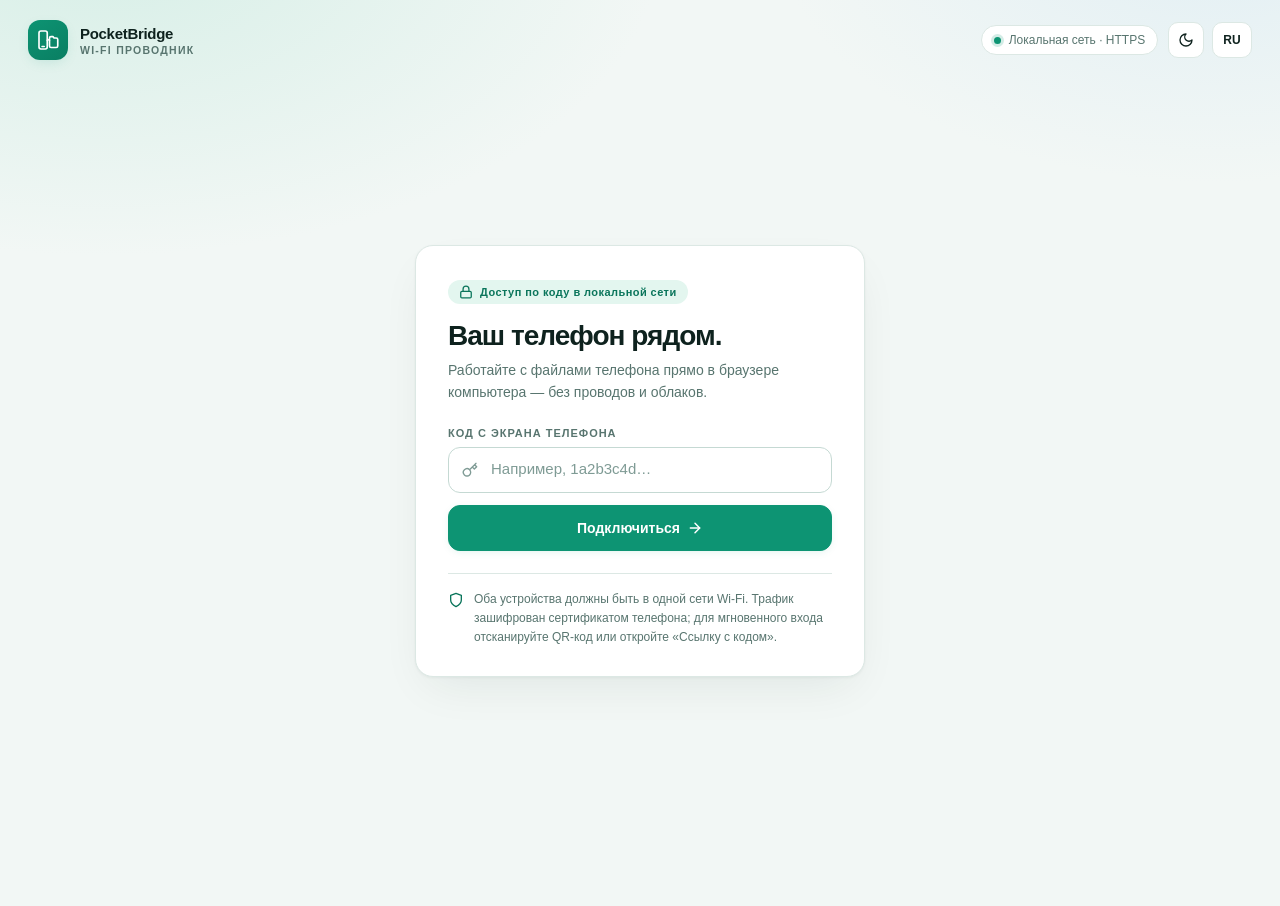
==== app/src/main/assets/index.html @ 1ef20364 "feat: add web copy/move, shared PC-phone clipboard, Ctrl+V paste, folder DnD, bookmarks, and range s" ====
<!doctype html><html lang="ru"><head><meta charset="utf-8"><meta name="viewport" content="width=device-width,initial-scale=1"><title>PocketBridge · Файлы телефона</title><link rel="icon" type="image/svg+xml" href="data:image/svg+xml,%3Csvg xmlns='http://www.w3.org/2000/svg' viewBox='0 0 64 64'%3E%3Crect width='64' height='64' rx='15' fill='%230a171c'/%3E%3Crect x='13' y='13' width='17' height='38' rx='4' fill='%236ee7c0'/%3E%3Crect x='16' y='17' width='11' height='27' rx='2' fill='%230f2928'/%3E%3Cpath d='M35 25a3 3 0 0 1 3-3h5l2 2.5h6a3 3 0 0 1 3 3V42a3 3 0 0 1-3 3H38a3 3 0 0 1-3-3V25Z' fill='%236ee7c0'/%3E%3Cpath d='M32 32c3-3.5 6-5 9-5' fill='none' stroke='%23c4fbe5' stroke-width='2' stroke-linecap='round'/%3E%3C/svg%3E"><script>(function(){try{var s=localStorage.getItem('pb-theme'),l=localStorage.getItem('pb-lang');var th=s||(window.matchMedia&&matchMedia('(prefers-color-scheme: light)').matches?'light':'dark');document.documentElement.dataset.theme=th;if(l==='en')document.documentElement.lang='en'}catch(e){document.documentElement.dataset.theme='dark'}})();</script><style>
:root{
  --bg:#071015;
  --bg-glow1:#0e2b31;
  --bg-glow2:#0b2129;
  --panel:#0d1920;
  --panel2:#112028;
  --panel3:#152730;
  --border:#1e333b;
  --border-strong:#29454e;
  --text:#ecf6f4;
  --text-soft:#b8cecb;
  --muted:#7e9a98;
  --faint:#587473;
  --row-hover:#12232c;
  --row-sel:#122f2b;
  --row-sel-border:#23584d;
  --accent:#6ee7c0;
  --accent-hover:#8ef0cf;
  --accent-ink:#08271f;
  --accent-soft:#12322c;
  --accent-text:#8ef0cf;
  --ring:rgba(110,231,192,.22);
  --danger:#ff9b90;
  --danger-bg:#2d1d1e;
  --danger-border:#593334;
  --danger-solid:#e05a4f;
  --danger-solid-hover:#eb6d62;
  --danger-ink:#fff;
  --ok:#7ce8c3;
  --ok-bg:#0f2a24;
  --warn:#f3c969;
  --warn-bg:#292214;
  --warn-border:#53421e;
  --shimmer1:#0f1d25;
  --shimmer2:#182c36;
  --thumbbg:#09141a;
  --input-bg:#09141a;
  --shadow:0 1px 2px rgba(0,0,0,.35),0 24px 64px -16px rgba(0,0,0,.55);
  --shadow-sm:0 8px 24px -6px rgba(0,0,0,.45);
  --overlay:rgba(3,9,12,.82);
  --code-bg:#091318;
  --code-ink:#d9ece9;
  --ic-folder-bg:#2b2716;--ic-folder:#f3c969;
  --ic-img-bg:#122d27;--ic-img:#6ee7c0;
  --ic-vid-bg:#231d33;--ic-vid:#b69df8;
  --ic-aud-bg:#2f1b26;--ic-aud:#f593b8;
  --ic-pdf-bg:#311c1c;--ic-pdf:#f88b82;
  --ic-doc-bg:#152636;--ic-doc:#7cc0f8;
  --ic-txt-bg:#18272e;--ic-txt:#9cc0c9;
  --ic-zip-bg:#2a2317;--ic-zip:#eab368;
  --ic-bin-bg:#18262c;--ic-bin:#84a3a6;
  --chevron:url("data:image/svg+xml,%3Csvg xmlns='http://www.w3.org/2000/svg' width='12' height='12' viewBox='0 0 24 24' fill='none' stroke='%238aa5a3' stroke-width='2.4' stroke-linecap='round' stroke-linejoin='round'%3E%3Cpath d='m6 9 6 6 6-6'/%3E%3C/svg%3E");
  color-scheme:dark;
  font-family:Inter,-apple-system,BlinkMacSystemFont,"Segoe UI",Roboto,Helvetica,Arial,sans-serif;
  color:var(--text);
  background:var(--bg);
  font-synthesis:none;
  -webkit-font-smoothing:antialiased
}
[data-theme=light]{
  --bg:#f2f7f5;
  --bg-glow1:#d7efe7;
  --bg-glow2:#e2eff4;
  --panel:#ffffff;
  --panel2:#f7fbf9;
  --panel3:#eef5f2;
  --border:#dce8e4;
  --border-strong:#c5d9d3;
  --text:#0e221e;
  --text-soft:#2c4741;
  --muted:#58756f;
  --faint:#7f9b95;
  --row-hover:#f3f9f7;
  --row-sel:#e5f6f0;
  --row-sel-border:#b4e3d3;
  --accent:#0d9473;
  --accent-hover:#0a7e62;
  --accent-ink:#ffffff;
  --accent-soft:#e3f6ef;
  --accent-text:#0a755b;
  --ring:rgba(13,148,115,.18);
  --danger:#b83227;
  --danger-bg:#fef1ef;
  --danger-border:#f4c7c2;
  --danger-solid:#c93b2f;
  --danger-solid-hover:#b33126;
  --danger-ink:#ffffff;
  --ok:#0a755b;
  --ok-bg:#e6f7f1;
  --warn:#9f650b;
  --warn-bg:#fef4dc;
  --warn-border:#f1d393;
  --shimmer1:#ecf4f1;
  --shimmer2:#dff0ea;
  --thumbbg:#eaf2ef;
  --input-bg:#ffffff;
  --shadow:0 1px 3px rgba(12,42,34,.05),0 18px 48px -14px rgba(12,42,34,.09);
  --shadow-sm:0 10px 26px -8px rgba(12,42,34,.14);
  --overlay:rgba(10,28,24,.52);
  --code-bg:#fbfdfc;
  --code-ink:#18302b;
  --ic-folder-bg:#fef3d6;--ic-folder:#b77912;
  --ic-img-bg:#dff6ee;--ic-img:#0d8a6a;
  --ic-vid-bg:#efeafd;--ic-vid:#6d47d9;
  --ic-aud-bg:#fde8f0;--ic-aud:#c43670;
  --ic-pdf-bg:#fee8e6;--ic-pdf:#c9382c;
  --ic-doc-bg:#e4f1fe;--ic-doc:#1d6ec9;
  --ic-txt-bg:#eaf1f4;--ic-txt:#486975;
  --ic-zip-bg:#fdf0dc;--ic-zip:#b56b14;
  --ic-bin-bg:#ebf1f0;--ic-bin:#567370;
  --chevron:url("data:image/svg+xml,%3Csvg xmlns='http://www.w3.org/2000/svg' width='12' height='12' viewBox='0 0 24 24' fill='none' stroke='%2358756f' stroke-width='2.4' stroke-linecap='round' stroke-linejoin='round'%3E%3Cpath d='m6 9 6 6 6-6'/%3E%3C/svg%3E");
  color-scheme:light
}

*{box-sizing:border-box}
body{
  margin:0;
  min-height:100vh;
  background:
    radial-gradient(900px 500px at 8% -6%,var(--bg-glow1) 0,transparent 62%),
    radial-gradient(760px 440px at 95% -8%,var(--bg-glow2) 0,transparent 58%),
    var(--bg);
  color:var(--text)
}
button,input,select{font:inherit;color:inherit}
button{cursor:pointer}
button:disabled{cursor:not-allowed;opacity:.42}
:focus-visible{outline:none;box-shadow:0 0 0 3px var(--ring)}
.hidden,[hidden]{display:none!important}
.svg{width:16px;height:16px;flex:none;display:block}
.svg-sm{width:14px;height:14px;flex:none;display:block}
.svg-lg{width:20px;height:20px;flex:none;display:block}

/* ---------- анимации, индикаторы и плавность ---------- */
@keyframes pbSpin{to{transform:rotate(360deg)}}
@keyframes pbPulse{0%,100%{box-shadow:0 0 0 3px var(--ring);opacity:1}50%{box-shadow:0 0 0 6px transparent;opacity:.78}}
@keyframes pbBarSlide{0%{transform:translateX(-110%) scaleX(.35)}50%{transform:translateX(35%) scaleX(.65)}100%{transform:translateX(210%) scaleX(.35)}}
@keyframes pbShimmer{0%{background-position:200% 0}100%{background-position:-200% 0}}
@keyframes pbSheen{0%{transform:translateX(-100%)}100%{transform:translateX(220%)}}
@keyframes pbEnter{from{opacity:0;transform:translateY(10px)}to{opacity:1;transform:none}}
@keyframes pbRowIn{from{opacity:0;transform:translateY(5px)}to{opacity:1;transform:none}}
@keyframes pbPopIn{from{opacity:0;transform:scale(.96) translateY(6px)}to{opacity:1;transform:none}}
@keyframes pbFadeIn{from{opacity:0}to{opacity:1}}
@keyframes pbSlideDown{from{opacity:0;transform:translateY(-4px)}to{opacity:1;transform:none}}
@keyframes pbToastIn{from{opacity:0;transform:translateY(10px) scale(.97)}to{opacity:1;transform:none}}
@keyframes pbToastOut{from{opacity:1;transform:none}to{opacity:0;transform:translateY(6px) scale(.97)}}
@keyframes pbShake{0%,100%{transform:translateX(0)}20%{transform:translateX(-6px)}45%{transform:translateX(5px)}70%{transform:translateX(-3px)}88%{transform:translateX(2px)}}
@keyframes pbFloat{0%,100%{transform:translateY(0)}50%{transform:translateY(-6px)}}
@keyframes pbEq{0%,100%{transform:scaleY(.28)}50%{transform:scaleY(1)}}

html.theme-anim,html.theme-anim body,html.theme-anim .panel,html.theme-anim .bar,
html.theme-anim .pathbar,html.theme-anim .card,html.theme-anim .btn,html.theme-anim .netpill,
html.theme-anim .davpill,html.theme-anim .storagepill{
  transition:background-color .22s ease,border-color .22s ease,color .18s ease,box-shadow .22s ease!important
}

::-webkit-scrollbar{width:9px;height:9px}
::-webkit-scrollbar-track{background:transparent}
::-webkit-scrollbar-thumb{background:var(--border-strong);border-radius:999px;border:2px solid transparent;background-clip:content-box}
::-webkit-scrollbar-thumb:hover{background:var(--faint);border:2px solid transparent;background-clip:content-box}

.page-loader,.panel-loader{
  position:relative;height:2.5px;overflow:hidden;pointer-events:none;
  opacity:0;transition:opacity .18s ease;background:transparent
}
.page-loader{position:fixed;top:0;left:0;right:0;z-index:200;height:2.5px}
.panel-loader{position:absolute;top:0;left:0;right:0;z-index:8;height:2.5px}
.page-loader.is-active,.panel-loader.is-active{opacity:1;background:var(--accent-soft)}
.page-loader::after,.panel-loader::after{
  content:"";position:absolute;inset:0;width:48%;border-radius:999px;
  background:linear-gradient(90deg,transparent,var(--accent),var(--accent-hover),transparent);
  transform:translateX(-110%)
}
.page-loader.is-active::after,.panel-loader.is-active::after{animation:pbBarSlide 1.15s cubic-bezier(.4,0,.2,1) infinite}

.spinner{
  width:14px;height:14px;border-radius:50%;flex:none;display:inline-block;
  border:2px solid currentColor;border-right-color:transparent;
  animation:pbSpin .68s linear infinite
}
.spinner.lg{width:30px;height:30px;border-width:2.6px;color:var(--accent)}
.btn.is-spinning svg{animation:pbSpin .68s linear infinite}
.btn.is-ok{border-color:var(--accent)!important;color:var(--accent-text)!important;background:var(--accent-soft)!important}
.btn.primary.is-ok{background:var(--accent)!important;color:var(--accent-ink)!important}
.shake{animation:pbShake .32s cubic-bezier(.36,.07,.19,.97)}
.enter-anim{animation:pbEnter .26s cubic-bezier(.22,1,.36,1) both}

/* ---------- каркас и шапка ---------- */
.shell{max-width:1380px;margin:0 auto;padding:20px 28px 52px}
.top{display:flex;justify-content:space-between;align-items:center;gap:12px;margin-bottom:24px}
.brand{display:flex;align-items:center;gap:12px;min-width:0}
.brandicon{
  width:40px;height:40px;border-radius:12px;flex:none;
  display:grid;place-items:center;
  background:linear-gradient(145deg,var(--accent),var(--accent-hover));
  color:var(--accent-ink);
  box-shadow:0 4px 14px -4px var(--ring)
}
.brandicon svg{width:24px;height:24px}
.brandtext{min-width:0}
.brandtitle{display:block;font-size:15px;font-weight:700;letter-spacing:-.02em;white-space:nowrap;overflow:hidden;text-overflow:ellipsis}
.brand small{display:block;font-size:10.5px;letter-spacing:.12em;text-transform:uppercase;color:var(--muted);margin-top:2px;font-weight:600}
.topright{display:flex;align-items:center;gap:8px;flex:none}
.netpill{
  display:inline-flex;align-items:center;gap:8px;
  padding:7px 12px;border-radius:999px;
  background:var(--panel);border:1px solid var(--border);
  font-size:12px;color:var(--muted);font-weight:500;margin-right:2px
}
.dot{width:7px;height:7px;border-radius:50%;background:var(--accent);box-shadow:0 0 0 3px var(--ring);flex:none;animation:pbPulse 2.6s ease-in-out infinite}
.netpill.is-busy .dot{animation:pbPulse .9s ease-in-out infinite}

/* ---------- кнопки и поля ---------- */
.btn{
  display:inline-flex;align-items:center;justify-content:center;gap:7px;
  height:36px;padding:0 12px;
  border:1px solid var(--border);border-radius:10px;
  background:var(--panel3);color:var(--text);
  font-size:13px;font-weight:600;line-height:1;white-space:nowrap
}
html.ready .btn{transition:background .15s ease,border-color .15s ease,color .15s ease,transform .1s cubic-bezier(.22,1,.36,1),box-shadow .15s ease}
.btn:hover:not(:disabled){background:var(--row-hover);border-color:var(--border-strong)}
.btn:active:not(:disabled){transform:scale(.975)}
.btn.icon-only{width:36px;padding:0}
.btn.primary{background:var(--accent);color:var(--accent-ink);border-color:var(--accent);box-shadow:0 2px 10px -3px var(--ring)}
.btn.primary:hover:not(:disabled){background:var(--accent-hover);border-color:var(--accent-hover);box-shadow:0 6px 18px -5px var(--ring)}
.btn.danger{color:var(--danger);border-color:var(--danger-border);background:var(--danger-bg)}
.btn.danger:hover:not(:disabled){border-color:var(--danger)}
.btn.ghost{background:var(--panel);border-color:var(--border)}
.btn.ghost:hover:not(:disabled){background:var(--panel3)}
#up svg,.loginbox .primary svg{transition:transform .16s cubic-bezier(.22,1,.36,1)}
#up:hover:not(:disabled) svg{transform:translateX(-2px)}
.loginbox .primary:hover:not(:disabled) svg{transform:translateX(2.5px)}
.themeBtn{height:36px;min-width:36px;padding:0 10px;font-size:12px;font-weight:700;letter-spacing:.02em;background:var(--panel)}
.brandicon{transition:transform .2s cubic-bezier(.22,1,.36,1),box-shadow .2s ease}
.brand:hover .brandicon{transform:translateY(-1px) scale(1.03)}
.sizebadge{
  display:inline-flex;align-items:center;justify-content:center;
  padding:1px 6px;border-radius:999px;font-size:10.5px;font-weight:700;
  background:var(--accent-soft);color:var(--accent-text);font-variant-numeric:tabular-nums
}

.panel{
  position:relative;background:var(--panel);border:1px solid var(--border);border-radius:18px;
  box-shadow:inset 0 1px 0 rgba(255,255,255,.035),var(--shadow);overflow:hidden
}
[data-theme=light] .panel{box-shadow:inset 0 1px 0 rgba(255,255,255,.8),var(--shadow)}

/* ---------- экран входа ---------- */
.loginwrap{display:flex;align-items:center;justify-content:center;min-height:calc(100vh - 130px);padding:12px 0 28px}
.loginbox{width:min(450px,100%);padding:34px 32px 30px}
.loginbadge{
  display:inline-flex;align-items:center;gap:7px;
  padding:5px 11px;border-radius:999px;
  background:var(--accent-soft);color:var(--accent-text);
  font-size:11px;font-weight:700;letter-spacing:.04em
}
.loginbox h1{font-size:28px;letter-spacing:-.035em;margin:16px 0 8px;line-height:1.15}
.sub{font-size:14px;color:var(--muted);margin:0;line-height:1.55}
.loginbox .sub{margin-bottom:24px}
.label{display:block;font-size:11px;letter-spacing:.09em;color:var(--muted);text-transform:uppercase;margin-bottom:8px;font-weight:700}
.codefield{position:relative;display:flex;align-items:center}
.codefield .fieldicon{position:absolute;left:14px;color:var(--faint);pointer-events:none}
.codefield input{
  width:100%;height:46px;padding:0 14px 0 42px;
  background:var(--input-bg);border:1px solid var(--border-strong);border-radius:12px;
  color:var(--text);font-size:15px;font-family:ui-monospace,SFMono-Regular,Consolas,monospace;
  letter-spacing:.02em;outline:none
}
.codefield input::placeholder{font-family:Inter,-apple-system,BlinkMacSystemFont,"Segoe UI",sans-serif;letter-spacing:0;color:var(--faint)}
.codefield input:focus{border-color:var(--accent);box-shadow:0 0 0 3px var(--ring)}
.loginbox .primary{width:100%;height:46px;margin-top:12px;border-radius:12px;font-size:14px}
#loginError{margin-top:12px;padding:10px 12px;border-radius:10px;background:var(--danger-bg);border:1px solid var(--danger-border);color:var(--danger);font-size:13px;font-weight:500}
#loginError:empty{display:none}
.loginhelp{
  display:flex;gap:10px;align-items:flex-start;
  border-top:1px solid var(--border);margin-top:22px;padding-top:16px;
  color:var(--muted);font-size:12px;line-height:1.55
}
.loginhelp svg{color:var(--accent-text);margin-top:2px;flex:none}

/* ---------- заголовок рабочей области ---------- */
.hero{display:flex;align-items:center;justify-content:space-between;gap:14px;margin-bottom:16px;flex-wrap:wrap}
.heromain{min-width:0;flex:1 1 300px}
.hero h1{font-size:24px;letter-spacing:-.035em;margin:0 0 3px;line-height:1.2}
.hero .sub{font-size:13.5px}
.herometa{display:flex;align-items:center;gap:8px;flex-wrap:wrap}
.storagepill{
  display:inline-flex;align-items:center;gap:9px;
  height:34px;padding:0 13px;border-radius:999px;
  background:var(--panel);border:1px solid var(--border);
  color:var(--text-soft);font-size:12px;font-weight:500;font-variant-numeric:tabular-nums
}
.storagepill .strack{width:54px;height:6px;border-radius:999px;background:var(--panel3);overflow:hidden;border:1px solid var(--border);flex:none}
.storagepill .sfill{height:100%;width:0%;border-radius:999px;background:var(--accent);transition:width .55s cubic-bezier(.22,1,.36,1),background-color .25s ease}
.storagepill .sfill.warn{background:var(--warn)}
.storagepill .sfill.high{background:var(--danger-solid)}
.storagepill .stext{white-space:nowrap}
.davpill{
  display:inline-flex;align-items:center;gap:8px;
  height:34px;padding:0 13px;border-radius:999px;
  background:var(--panel);border:1px solid var(--border);
  color:var(--text-soft);font-size:12px;font-weight:500;
  transition:border-color .15s ease,background .15s ease,color .15s ease,transform .1s ease
}
.davpill:hover{border-color:var(--accent);color:var(--text);background:var(--panel2)}
.davpill:active{transform:scale(.98)}
.davpill.copied{border-color:var(--accent);background:var(--accent-soft);color:var(--accent-text)}
.davpill code{font-family:ui-monospace,SFMono-Regular,Consolas,monospace;font-size:11.5px;color:var(--accent-text);font-weight:600}
.clipbtn{position:relative}
.clipbtn .clipdot{
  width:7px;height:7px;border-radius:50%;background:var(--accent);
  box-shadow:0 0 0 3px var(--ring);flex:none
}
.clipbtn.has-clip{border-color:var(--row-sel-border);color:var(--text)}

.pathright{display:flex;align-items:center;gap:6px;flex:none}
.pinbtn{
  width:26px;height:26px;border-radius:8px;border:1px solid var(--border);
  background:var(--panel2);color:var(--muted);display:inline-grid;place-items:center;
  transition:background .14s ease,border-color .14s ease,color .14s ease,transform .1s ease
}
.pinbtn:hover{color:var(--text);border-color:var(--border-strong);background:var(--panel3)}
.pinbtn:active{transform:scale(.94)}
.pinbtn.is-pinned{background:var(--accent-soft);border-color:var(--row-sel-border);color:var(--accent-text)}
.pinbtn.is-pinned svg{fill:currentColor}

.bookmarksbar{
  display:flex;align-items:center;gap:6px;padding:7px 18px;
  border-bottom:1px solid var(--border);background:var(--panel);
  overflow-x:auto;scrollbar-width:none;-webkit-overflow-scrolling:touch
}
.bookmarksbar::-webkit-scrollbar{display:none}
.bmchip{
  display:inline-flex;align-items:center;gap:5px;flex:none;
  height:27px;padding:0 10px;border-radius:8px;
  border:1px solid var(--border);background:var(--panel2);
  color:var(--text-soft);font-size:11.5px;font-weight:600;white-space:nowrap;
  transition:background .14s ease,border-color .14s ease,color .14s ease,transform .1s ease
}
.bmchip:hover{color:var(--text);border-color:var(--border-strong);background:var(--panel3)}
.bmchip:active{transform:scale(.97)}
.bmchip.active{background:var(--accent-soft);border-color:var(--row-sel-border);color:var(--accent-text)}
.bmchip svg{width:12.5px;height:12.5px;color:var(--muted);flex:none}
.bmchip.active svg,.bmchip.is-pin svg{color:var(--accent-text)}
.bmchip .bmx{
  display:inline-grid;place-items:center;width:15px;height:15px;margin-left:1px;margin-right:-3px;
  border-radius:50%;color:var(--muted);font-size:12px;line-height:1;opacity:.7
}
.bmchip .bmx:hover{opacity:1;background:var(--danger-bg);color:var(--danger)}

.clipbar{
  background:var(--panel2);display:flex;align-items:center;gap:8px;padding:9px 18px;
  border-bottom:1px solid var(--border);flex-wrap:wrap;
  animation:pbSlideDown .16s cubic-bezier(.22,1,.36,1)
}
.clipbar .clipinfo{display:inline-flex;align-items:center;gap:7px;min-width:0;margin-right:auto;font-size:12.5px;color:var(--text)}
.clipbar .clipinfo svg{color:var(--accent-text);flex:none}
.clipbar .cliphint{color:var(--muted);font-size:12px;overflow:hidden;text-overflow:ellipsis;white-space:nowrap;max-width:340px}
.clipbar .btn{height:31px;padding:0 11px;font-size:12px}

tbody tr.is-cut,.card.is-cut{opacity:.52}
tbody tr.is-dragging,.card.is-dragging{opacity:.4}
tbody tr.drop-target{background:var(--accent-soft)!important;outline:2px dashed var(--accent);outline-offset:-2px}
.card.drop-target,.crumbs button.drop-target,.bmchip.drop-target{
  border-color:var(--accent)!important;background:var(--accent-soft)!important;
  color:var(--accent-text)!important;box-shadow:0 0 0 2px var(--ring)
}

.clip-dialog{width:min(520px,100%)}
.clip-head{display:flex;align-items:center;justify-content:space-between;gap:10px}
.clip-meta{font-size:11.5px;color:var(--muted);margin-top:10px;display:flex;justify-content:space-between;gap:8px;font-variant-numeric:tabular-nums}
.clip-area{
  width:100%;min-height:126px;max-height:46vh;resize:vertical;margin-top:8px;padding:11px 13px;
  background:var(--input-bg);border:1px solid var(--border-strong);border-radius:12px;
  color:var(--text);outline:none;font:13.5px/1.55 Inter,-apple-system,BlinkMacSystemFont,"Segoe UI",sans-serif
}
.clip-area:focus{border-color:var(--accent);box-shadow:0 0 0 3px var(--ring)}
.clip-actions{display:flex;align-items:center;justify-content:space-between;gap:8px;margin-top:16px;flex-wrap:wrap}
.clip-actions-right{display:flex;align-items:center;gap:8px;flex-wrap:wrap;margin-left:auto}
.clip-actions .btn{height:37px;padding:0 13px}

/* ---------- панель инструментов ---------- */
.bar{
  padding:14px 18px;
  display:flex;align-items:center;gap:8px;flex-wrap:wrap;
  border-bottom:1px solid var(--border);
  background:var(--panel2)
}
.bargroup{display:flex;align-items:center;gap:6px}
.vsep{width:1px;height:22px;background:var(--border);margin:0 2px;flex:none}
.spacer{flex:1;min-width:4px}
.searchgroup{display:flex;align-items:center;gap:8px;flex:0 1 auto}
.searchbox{
  display:flex;align-items:center;height:36px;
  background:var(--input-bg);border:1px solid var(--border);border-radius:10px;
  padding-left:10px;overflow:hidden;min-width:0;
  transition:border-color .15s ease,box-shadow .15s ease
}
.searchbox:focus-within{border-color:var(--accent);box-shadow:0 0 0 3px var(--ring)}
.searchbox .sicon{color:var(--faint);flex:none;transition:color .15s ease}
.searchbox:focus-within .sicon{color:var(--accent-text)}
.searchbox .kbdhint{
  font:600 10.5px/1 ui-monospace,SFMono-Regular,Consolas,monospace;
  color:var(--faint);border:1px solid var(--border);background:var(--panel2);
  border-radius:5px;padding:3px 5px;margin-right:6px;pointer-events:none;flex:none;
  transition:opacity .12s ease
}
.searchbox:focus-within .kbdhint,.searchbox.has-val .kbdhint,.searchbox.is-searching .kbdhint{display:none}
.searchbox.is-searching .sicon{color:var(--accent-text);animation:pbPulse 1s ease-in-out infinite;border-radius:50%}
.searchbox input{
  border:0;background:transparent;color:var(--text);
  height:100%;padding:0 8px;width:160px;min-width:80px;
  font-size:13px;outline:none;box-shadow:none
}
.searchbox input::placeholder{color:var(--faint)}
.searchbox select{
  border:0;border-left:1px solid var(--border);
  background:var(--panel2) var(--chevron) no-repeat right 8px center;
  color:var(--muted);height:100%;padding:0 24px 0 9px;
  font-size:12px;font-weight:600;outline:none;cursor:pointer;
  appearance:none;-webkit-appearance:none;box-shadow:none
}
.searchbox select:hover{color:var(--text)}
.sortsel{
  height:36px;padding:0 28px 0 11px;
  background:var(--input-bg) var(--chevron) no-repeat right 9px center;
  border:1px solid var(--border);border-radius:10px;
  color:var(--text-soft);font-size:12.5px;font-weight:600;
  outline:none;cursor:pointer;appearance:none;-webkit-appearance:none
}
.sortsel:hover{border-color:var(--border-strong);color:var(--text)}
.sortsel:focus{border-color:var(--accent);box-shadow:0 0 0 3px var(--ring)}

/* ---------- хлебные крошки и статусы ---------- */
.pathbar{
  padding:10px 18px;
  display:flex;justify-content:space-between;gap:12px;align-items:center;
  border-bottom:1px solid var(--border);
  background:var(--panel)
}
.pathline{display:flex;align-items:center;gap:8px;min-width:0;flex:1}
.crumbs{display:flex;flex-wrap:wrap;gap:2px;align-items:center;font-size:13px;min-width:0}
.crumbs button{
  display:inline-flex;align-items:center;gap:5px;
  border:0;background:transparent;color:var(--muted);
  padding:4px 8px;border-radius:7px;font-size:13px;font-weight:600;
  max-width:260px;overflow:hidden;text-overflow:ellipsis;white-space:nowrap
}
.crumbs button:hover{background:var(--panel3);color:var(--text)}
.crumbs button:last-child{color:var(--text);background:var(--panel2)}
.crumbs .csep{color:var(--faint);font-size:12px;user-select:none;padding:0 1px}
.count{
  color:var(--muted);font-size:12px;font-weight:600;white-space:nowrap;
  font-variant-numeric:tabular-nums;
  padding:3px 9px;border-radius:999px;background:var(--panel2);border:1px solid var(--border);
  transition:border-color .15s ease,color .15s ease
}

.filterbar{
  display:flex;align-items:center;gap:6px;padding:8px 18px;
  border-bottom:1px solid var(--border);background:var(--panel);
  overflow-x:auto;scrollbar-width:none;-webkit-overflow-scrolling:touch
}
.filterbar::-webkit-scrollbar{display:none}
.fchip{
  display:inline-flex;align-items:center;gap:5px;flex:none;
  height:27px;padding:0 10px;border-radius:999px;
  border:1px solid var(--border);background:var(--panel2);
  color:var(--muted);font-size:11.5px;font-weight:600;white-space:nowrap;
  transition:background .14s ease,border-color .14s ease,color .14s ease,transform .1s ease
}
.fchip:hover{color:var(--text);border-color:var(--border-strong);background:var(--panel3)}
.fchip:active{transform:scale(.97)}
.fchip.active{background:var(--accent-soft);border-color:var(--row-sel-border);color:var(--accent-text)}
.fchip .fnum{font-size:10.5px;opacity:.78;font-variant-numeric:tabular-nums}

.selection{
  background:var(--accent-soft);
  display:flex;align-items:center;gap:8px;padding:10px 18px;
  border-bottom:1px solid var(--row-sel-border);flex-wrap:wrap;
  animation:pbSlideDown .16s cubic-bezier(.22,1,.36,1)
}
.selection strong{font-size:13px;color:var(--accent-text);margin-right:6px;font-variant-numeric:tabular-nums}
.selection .btn{height:32px;padding:0 11px;font-size:12px}

.message{
  padding:0 18px;font-size:13px;font-weight:500;color:var(--danger);background:var(--danger-bg);
  display:flex;align-items:center;gap:9px
}
.message:empty{display:none}
.message.ok{color:var(--ok);background:var(--ok-bg)}
.message:not(:empty){padding:10px 18px;border-bottom:1px solid var(--border);animation:pbSlideDown .16s ease}
.message:not(:empty)::before{
  content:"";width:7px;height:7px;border-radius:50%;flex:none;background:currentColor;opacity:.85
}
.message.is-busy:not(:empty)::before{
  width:13px;height:13px;background:transparent;opacity:1;
  border:2px solid currentColor;border-right-color:transparent;
  animation:pbSpin .68s linear infinite
}

.progress{
  display:flex;align-items:center;gap:12px;padding:10px 18px;
  border-bottom:1px solid var(--border);background:var(--panel2);flex-wrap:wrap;
  animation:pbSlideDown .16s ease
}
.progress .plabel{
  display:inline-flex;align-items:center;gap:8px;
  font-size:12.5px;font-weight:600;color:var(--text-soft);min-width:190px;flex:1;font-variant-numeric:tabular-nums
}
.progress .plabel::before{
  content:"";width:12px;height:12px;border-radius:50%;flex:none;
  border:2px solid var(--accent);border-right-color:transparent;
  animation:pbSpin .72s linear infinite
}
.progress.is-paused .plabel::before{animation:none;border-color:var(--warn);background:var(--warn);width:8px;height:8px}
.progress .ptrack{flex:1.2;min-width:140px;height:8px;border-radius:999px;background:var(--panel3);overflow:hidden;border:1px solid var(--border)}
.progress .pfill{
  position:relative;height:100%;width:0;overflow:hidden;
  background:linear-gradient(90deg,var(--accent),var(--accent-hover));
  border-radius:999px;transition:width .2s cubic-bezier(.22,1,.36,1)
}
.progress:not(.is-paused) .pfill::after{
  content:"";position:absolute;inset:0;width:45%;
  background:linear-gradient(90deg,transparent,rgba(255,255,255,.38),transparent);
  animation:pbSheen 1.4s ease-in-out infinite
}
.progress.is-paused .pfill{background:var(--warn)}
.progress .btn{height:30px;padding:0 10px;font-size:12px}

/* ---------- таблица файлов ---------- */
.tablewrap{overflow-x:auto}
table{width:100%;border-collapse:collapse;min-width:600px}
thead th{
  text-align:left;color:var(--muted);text-transform:uppercase;
  letter-spacing:.08em;font-size:10.5px;font-weight:700;
  padding:11px 12px;border-bottom:1px solid var(--border);
  background:var(--panel2);user-select:none;white-space:nowrap
}
thead th.sortable{cursor:pointer}
thead th.sortable:hover{color:var(--text)}
thead th .sortmark{display:inline-block;margin-left:4px;color:var(--accent-text);font-size:11px}
tbody td{padding:10px 12px;border-bottom:1px solid var(--border);color:var(--text-soft);font-size:13px;vertical-align:middle}
tbody tr:last-child td{border-bottom:0}
html.ready tbody tr{transition:background .12s ease,opacity .18s ease}
tbody tr.row-enter{animation:pbRowIn .18s cubic-bezier(.22,1,.36,1) both;animation-delay:calc(var(--i,0) * 12ms)}
tbody tr.is-removing{opacity:.35;pointer-events:none}
tbody tr:hover{background:var(--row-hover)}
tbody tr.selected{background:var(--row-sel)}
.checkcol{width:46px;text-align:center;padding-left:18px;padding-right:6px}
input[type=checkbox]{width:16px;height:16px;accent-color:var(--accent);cursor:pointer;vertical-align:middle;margin:0}
.filecell{display:flex;align-items:center;gap:12px;min-width:180px}
.icon{width:36px;height:36px;display:grid;place-items:center;border-radius:10px;flex:none;transition:transform .16s cubic-bezier(.22,1,.36,1)}
tbody tr:hover .icon{transform:scale(1.05)}
.icon svg{width:18px;height:18px}
.ic-folder{background:var(--ic-folder-bg);color:var(--ic-folder)}
.ic-image{background:var(--ic-img-bg);color:var(--ic-img)}
.ic-video{background:var(--ic-vid-bg);color:var(--ic-vid)}
.ic-audio{background:var(--ic-aud-bg);color:var(--ic-aud)}
.ic-pdf{background:var(--ic-pdf-bg);color:var(--ic-pdf)}
.ic-docx{background:var(--ic-doc-bg);color:var(--ic-doc)}
.ic-text,.ic-html{background:var(--ic-txt-bg);color:var(--ic-txt)}
.ic-zip{background:var(--ic-zip-bg);color:var(--ic-zip)}
.ic-bin{background:var(--ic-bin-bg);color:var(--ic-bin)}
.namewrap{min-width:0;display:flex;flex-direction:column}
.filename{
  border:0;background:none;padding:0;color:var(--text);
  text-align:left;font-weight:600;font-size:13.5px;line-height:1.35;
  word-break:break-word;overflow-wrap:anywhere
}
.filename:hover{color:var(--accent-text);text-decoration:underline;text-underline-offset:3px}
.subpath{color:var(--faint);font-size:11.5px;margin-top:2px;overflow:hidden;text-overflow:ellipsis;white-space:nowrap;font-family:ui-monospace,SFMono-Regular,Consolas,monospace}
.detail{color:var(--muted);font-size:12.5px;font-variant-numeric:tabular-nums;white-space:nowrap}
.size{white-space:nowrap;width:120px}
.size.is-loading{color:var(--accent-text);font-weight:600}
.size.is-loading::before{
  content:"";display:inline-block;width:10px;height:10px;margin-right:6px;vertical-align:-1px;
  border-radius:50%;border:1.8px solid currentColor;border-right-color:transparent;
  animation:pbSpin .7s linear infinite
}
.datecol{width:130px}
.rowactions{text-align:right;white-space:nowrap;padding-right:16px;width:1%}
.iconbtn{
  display:inline-flex;align-items:center;justify-content:center;gap:4px;
  border:1px solid transparent;background:transparent;color:var(--muted);
  border-radius:7px;padding:5px 8px;font-size:12px;font-weight:600;margin-left:2px;
  transition:background .13s ease,border-color .13s ease,color .13s ease,transform .09s ease
}
.iconbtn:hover:not(:disabled){background:var(--panel3);border-color:var(--border);color:var(--text)}
.iconbtn:active:not(:disabled){transform:scale(.96)}
.iconbtn.del:hover:not(:disabled){background:var(--danger-bg);border-color:var(--danger-border);color:var(--danger)}
.iconbtn.is-busy{color:var(--accent-text);background:var(--accent-soft);border-color:var(--row-sel-border);pointer-events:none}
.iconbtn.is-busy::before{
  content:"";width:10px;height:10px;border-radius:50%;flex:none;
  border:1.8px solid currentColor;border-right-color:transparent;animation:pbSpin .68s linear infinite
}
.iconbtn.is-done{color:var(--accent-text);background:var(--accent-soft);border-color:var(--row-sel-border)}

/* ---------- скелетоны при загрузке папок и поиске ---------- */
.skel{
  background:linear-gradient(100deg,var(--shimmer1) 25%,var(--shimmer2) 50%,var(--shimmer1) 75%);
  background-size:220% 100%;animation:pbShimmer 1.35s ease-in-out infinite;border-radius:7px
}
.skel-row td{padding:11px 12px}
.skel-ic{width:36px;height:36px;border-radius:10px;flex:none}
.skel-line{height:12px;border-radius:6px}
.skel-card{border:1px solid var(--border);border-radius:14px;background:var(--panel2);overflow:hidden}
.skel-thumb{aspect-ratio:4/3;border-radius:0}
.skel-cap{height:12px;margin:11px 11px 7px;width:72%}
.skel-sub{height:10px;margin:0 11px 12px;width:42%}

.empty{text-align:center;padding:56px 20px;color:var(--muted);font-size:14px}
.empty-badge{
  width:52px;height:52px;margin:0 auto 14px;border-radius:16px;
  display:grid;place-items:center;background:var(--panel2);border:1px solid var(--border);color:var(--faint)
}
.empty-badge svg{width:24px;height:24px}
.foot{padding:14px 4px 0;color:var(--faint);font-size:12px;line-height:1.55}

/* ---------- плитка (галерея) ---------- */
.grid{display:grid;grid-template-columns:repeat(auto-fill,minmax(168px,1fr));gap:14px;padding:18px}
.card{
  position:relative;border:1px solid var(--border);border-radius:14px;
  background:var(--panel2);overflow:hidden;display:flex;flex-direction:column;min-width:0
}
html.ready .card{transition:transform .16s cubic-bezier(.22,1,.36,1),box-shadow .16s ease,border-color .16s ease,opacity .18s ease}
.card.card-enter{animation:pbRowIn .2s cubic-bezier(.22,1,.36,1) both;animation-delay:calc(var(--i,0) * 14ms)}
.card.is-removing{opacity:.35;pointer-events:none}
.card:hover{transform:translateY(-2.5px);box-shadow:var(--shadow-sm);border-color:var(--border-strong)}
.card.selected{border-color:var(--accent);box-shadow:0 0 0 2px var(--accent)}
.card .thumb{position:relative;aspect-ratio:4/3;background:var(--thumbbg);display:grid;place-items:center;overflow:hidden;cursor:pointer}
.card .thumb.is-loading{
  background:linear-gradient(100deg,var(--shimmer1) 25%,var(--shimmer2) 50%,var(--shimmer1) 75%);
  background-size:220% 100%;animation:pbShimmer 1.35s ease-in-out infinite
}
.card .thumb img{width:100%;height:100%;object-fit:cover;display:block;opacity:0;transition:transform .26s cubic-bezier(.22,1,.36,1),opacity .22s ease}
.card .thumb img.is-ready{opacity:1}
.card:hover .thumb img.is-ready{transform:scale(1.035)}
.card .thumb .playbadge{
  position:absolute;bottom:8px;left:8px;z-index:2;
  width:26px;height:26px;border-radius:50%;display:grid;place-items:center;
  background:rgba(9,20,26,.72);backdrop-filter:blur(4px);color:#fff;
  border:1px solid rgba(255,255,255,.18);pointer-events:none;
  transition:transform .16s ease,background .16s ease
}
.card:hover .thumb .playbadge{transform:scale(1.08);background:var(--accent);color:var(--accent-ink)}
.card .thumb .cardicon{width:52px;height:52px;border-radius:15px;display:grid;place-items:center;transition:transform .18s cubic-bezier(.22,1,.36,1)}
.card:hover .thumb .cardicon{transform:scale(1.06)}
.card .thumb .cardicon svg{width:26px;height:26px}
.card .pick{
  position:absolute;top:8px;left:8px;z-index:2;
  background:rgba(9,20,26,.65);backdrop-filter:blur(4px);
  border:1px solid rgba(255,255,255,.15);border-radius:8px;
  padding:5px;display:grid;place-items:center;
  opacity:.78;transition:opacity .12s
}
[data-theme=light] .card .pick{background:rgba(255,255,255,.88);border-color:rgba(14,34,30,.12)}
.card:hover .pick,.card.selected .pick{opacity:1}
.card .exttag{
  position:absolute;top:8px;right:8px;z-index:2;
  padding:2px 6px;border-radius:6px;
  background:rgba(9,20,26,.66);backdrop-filter:blur(4px);
  color:#eef7f5;font-size:10px;font-weight:700;letter-spacing:.05em;text-transform:uppercase;
  pointer-events:none
}
.card .cap{
  padding:10px 11px 2px;font-size:12.5px;font-weight:600;color:var(--text);
  white-space:nowrap;overflow:hidden;text-overflow:ellipsis;cursor:pointer
}
.card .cap:hover{color:var(--accent-text)}
.card .sub{
  padding:0 11px 9px;font-size:11.5px;color:var(--muted);
  display:flex;justify-content:space-between;gap:8px;align-items:center;
  font-variant-numeric:tabular-nums
}
.card .acts{display:flex;border-top:1px solid var(--border);margin-top:auto;background:var(--panel)}
.card .acts button{
  flex:1;height:32px;border:0;border-right:1px solid var(--border);
  background:transparent;color:var(--muted);display:grid;place-items:center;
  font-size:11px;font-weight:700
}
.card .acts button:last-child{border-right:0}
.card .acts button:hover{background:var(--row-hover);color:var(--text)}
.card .acts button.del:hover{background:var(--danger-bg);color:var(--danger)}
.btn.is-busy{pointer-events:none;opacity:.88}
.btn.is-busy::before{
  content:"";width:12px;height:12px;border-radius:50%;flex:none;
  border:1.8px solid currentColor;border-right-color:transparent;animation:pbSpin .68s linear infinite
}
.btn.is-done{border-color:var(--accent)!important;color:var(--accent-text)!important;background:var(--accent-soft)!important}
.card .acts button.is-busy{color:var(--accent-text);background:var(--accent-soft);pointer-events:none}
.card .acts button.is-busy svg{display:none}
.card .acts button.is-busy::before{
  content:"";width:12px;height:12px;border-radius:50%;
  border:1.8px solid currentColor;border-right-color:transparent;animation:pbSpin .68s linear infinite
}
.card .acts button.is-done{color:var(--accent-text);background:var(--accent-soft)}

/* ---------- drag & drop оверлей ---------- */
.drop-overlay{
  position:fixed;inset:14px;z-index:80;pointer-events:none;
  border:2.5px dashed var(--accent);border-radius:22px;
  background:var(--overlay);backdrop-filter:blur(6px);
  display:grid;place-items:center;text-align:center;padding:24px;
  animation:pbFadeIn .15s ease
}
.drop-box{display:flex;flex-direction:column;align-items:center;gap:10px;color:var(--text);animation:pbPopIn .2s cubic-bezier(.22,1,.36,1)}
.drop-box .drop-ic{width:62px;height:62px;border-radius:19px;display:grid;place-items:center;background:var(--accent-soft);color:var(--accent-text);box-shadow:0 0 0 8px var(--ring);animation:pbFloat 1.8s ease-in-out infinite}
.drop-box .drop-ic svg{width:28px;height:28px}
.drop-box strong{font-size:18px;letter-spacing:-.02em}
.drop-box span{font-size:13px;color:var(--muted)}
.drop-box .drop-dest{
  margin-top:2px;padding:4px 11px;border-radius:999px;
  background:var(--panel2);border:1px solid var(--border-strong);
  color:var(--accent-text);font:600 12px/1.3 ui-monospace,SFMono-Regular,Consolas,monospace;
  max-width:min(420px,82vw);overflow:hidden;text-overflow:ellipsis;white-space:nowrap
}

/* ---------- просмотрщик файлов ---------- */
.overlay{
  position:fixed;inset:0;background:var(--overlay);backdrop-filter:blur(8px);
  z-index:100;display:flex;align-items:center;justify-content:center;padding:22px;
  animation:pbFadeIn .16s ease
}
.viewer{
  width:min(1140px,100%);height:min(860px,91vh);
  background:var(--panel);border:1px solid var(--border-strong);border-radius:20px;
  box-shadow:var(--shadow);display:flex;flex-direction:column;overflow:hidden;
  animation:pbPopIn .2s cubic-bezier(.22,1,.36,1)
}
.viewtop{
  display:flex;align-items:center;gap:10px;padding:13px 16px;
  border-bottom:1px solid var(--border);background:var(--panel2)
}
.viewtitle{min-width:0;flex:1}
.viewtitle strong{display:block;font-size:14.5px;white-space:nowrap;overflow:hidden;text-overflow:ellipsis}
.viewtitle small{color:var(--muted);display:block;margin-top:3px;font-size:12px;font-variant-numeric:tabular-nums}
.viewbody{
  position:relative;flex:1;min-height:0;overflow:auto;
  display:flex;align-items:center;justify-content:center;
  padding:20px;background:var(--thumbbg)
}
.viewloader{
  position:absolute;inset:0;z-index:3;display:flex;flex-direction:column;
  align-items:center;justify-content:center;gap:12px;pointer-events:none;
  color:var(--muted);font-size:13px;font-weight:500
}
.viewbody img{max-width:100%;max-height:100%;object-fit:contain;border-radius:6px;cursor:zoom-in;user-select:none;transition:opacity .2s ease}
.viewbody img.is-loading{opacity:0}
.viewbody img.is-ready{opacity:1;animation:pbFadeIn .2s ease}
.viewbody img.zoomed{max-width:none;max-height:none;cursor:zoom-out}
.zoompill{
  position:absolute;bottom:14px;right:14px;z-index:4;
  padding:5px 10px;border-radius:999px;border:1px solid var(--border-strong);
  background:var(--panel);color:var(--text-soft);font-size:11.5px;font-weight:600;
  box-shadow:var(--shadow-sm);opacity:.88;transition:opacity .15s,border-color .15s
}
.zoompill:hover{opacity:1;border-color:var(--accent);color:var(--text)}
.viewbody video{max-width:100%;max-height:100%;background:#000;border-radius:10px;animation:pbFadeIn .2s ease}
.audiocard{
  width:min(520px,100%);padding:28px 24px;border-radius:18px;
  background:var(--panel);border:1px solid var(--border);box-shadow:var(--shadow-sm);
  display:flex;flex-direction:column;align-items:center;gap:16px;text-align:center;
  animation:pbPopIn .2s cubic-bezier(.22,1,.36,1)
}
.audiocard .audioart{position:relative;width:68px;height:68px;border-radius:20px;display:grid;place-items:center;background:var(--ic-aud-bg);color:var(--ic-aud);transition:box-shadow .25s ease}
.audiocard.is-playing .audioart{box-shadow:0 0 0 8px var(--ring)}
.audiocard .audioart svg{width:30px;height:30px}
.eqbars{display:inline-flex;align-items:flex-end;gap:3px;height:16px;opacity:.35;transition:opacity .2s}
.eqbars i{display:block;width:3px;height:14px;border-radius:99px;background:var(--ic-aud);transform:scaleY(.28);transform-origin:bottom}
.audiocard.is-playing .eqbars{opacity:1}
.audiocard.is-playing .eqbars i:nth-child(1){animation:pbEq .72s ease-in-out infinite}
.audiocard.is-playing .eqbars i:nth-child(2){animation:pbEq .54s ease-in-out .12s infinite}
.audiocard.is-playing .eqbars i:nth-child(3){animation:pbEq .66s ease-in-out .24s infinite}
.audiocard.is-playing .eqbars i:nth-child(4){animation:pbEq .58s ease-in-out .06s infinite}
.audiocard .audioname{font-size:15px;font-weight:700;word-break:break-word;max-width:100%}
.audiocard audio{width:100%}
.viewbody iframe{width:100%;height:100%;border:1px solid var(--border);background:#fff;border-radius:10px;animation:pbFadeIn .18s ease}
.viewbody pre{
  align-self:stretch;width:min(960px,100%);margin:0;padding:24px 26px;
  background:var(--code-bg);color:var(--code-ink);border:1px solid var(--border);
  border-radius:12px;white-space:pre-wrap;overflow-wrap:anywhere;
  font:13.5px/1.65 ui-monospace,SFMono-Regular,Consolas,monospace;
  animation:pbFadeIn .18s ease
}
.viewbody pre.docview{font-family:Inter,-apple-system,BlinkMacSystemFont,"Segoe UI",sans-serif;font-size:14.5px;line-height:1.7}
.viewempty{display:flex;flex-direction:column;align-items:center;gap:12px;color:var(--muted);text-align:center;line-height:1.6;max-width:440px;padding:16px}
.viewbody .error{color:var(--danger)}

/* ---------- диалоги ---------- */
.dialog-overlay{
  position:fixed;inset:0;z-index:130;background:var(--overlay);backdrop-filter:blur(7px);
  display:flex;justify-content:center;align-items:center;padding:18px;
  animation:pbFadeIn .14s ease
}
.action-dialog{
  width:min(440px,100%);background:var(--panel);border:1px solid var(--border-strong);
  border-radius:20px;box-shadow:var(--shadow);padding:24px;
  animation:pbPopIn .19s cubic-bezier(.22,1,.36,1)
}
.dialog-symbol{
  display:grid;place-items:center;width:42px;height:42px;border-radius:12px;
  background:var(--accent-soft);color:var(--accent-text);font-size:18px;font-weight:700
}
.dialog-symbol.danger{background:var(--danger-bg);color:var(--danger);border:1px solid var(--danger-border)}
.action-dialog h2{font-size:19px;letter-spacing:-.025em;margin:16px 0 7px;color:var(--text)}
.dialog-message{color:var(--muted);line-height:1.55;font-size:13.5px;overflow-wrap:anywhere;margin:0}
.dialog-input{
  width:100%;height:42px;margin-top:16px;padding:0 13px;
  background:var(--input-bg);border:1px solid var(--border-strong);border-radius:10px;
  color:var(--text);outline:none;font-size:14px
}
.dialog-input:focus{border-color:var(--accent);box-shadow:0 0 0 3px var(--ring)}
.dialog-error{font-size:12.5px;color:var(--danger);margin-top:8px;font-weight:500}
.dialog-actions{display:flex;justify-content:flex-end;gap:8px;margin-top:22px;flex-wrap:wrap}
.dialog-actions .btn{height:38px;padding:0 15px}
.dialog-actions .danger-solid{background:var(--danger-solid);border-color:var(--danger-solid);color:var(--danger-ink)}
.dialog-actions .danger-solid:hover{background:var(--danger-solid-hover);border-color:var(--danger-solid-hover)}

/* ---------- плавающая очередь загрузок ---------- */
#uploadQueue{
  position:fixed;bottom:18px;right:18px;width:min(440px,calc(100vw - 24px));z-index:90;
  background:var(--panel);border:1px solid var(--border-strong);border-radius:16px;
  box-shadow:var(--shadow);color:var(--text);overflow:hidden;
  animation:pbPopIn .22s cubic-bezier(.22,1,.36,1)
}
#uploadQueue.is-collapsed #queueList,#uploadQueue.is-collapsed #queueEmpty{display:none!important}
.qtop{
  display:flex;justify-content:space-between;align-items:center;gap:8px;
  padding:11px 14px;background:var(--panel2);border-bottom:1px solid var(--border)
}
#uploadQueue.is-collapsed .qtop{border-bottom:0}
.qtitle-wrap{display:flex;align-items:center;gap:8px;min-width:0}
.qring{width:20px;height:20px;flex:none;transform:rotate(-90deg)}
.qring circle{fill:none;stroke-width:2.6}
.qring .qr-bg{stroke:var(--border-strong)}
.qring .qr-fg{stroke:var(--accent);stroke-linecap:round;transition:stroke-dashoffset .22s ease,stroke .2s ease}
.qring .qr-fg.is-paused{stroke:var(--warn)}
.qbtn.qmin{width:24px;padding:0;display:inline-grid;place-items:center}
.qbtn.qmin svg{transition:transform .18s ease}
#uploadQueue.is-collapsed .qbtn.qmin svg{transform:rotate(180deg)}
#uploadQueue h2{margin:0;font-size:13px;font-weight:700;color:var(--text);white-space:nowrap}
.qsummary{font-size:11px;font-weight:600;color:var(--accent-text);background:var(--accent-soft);padding:2px 7px;border-radius:999px;font-variant-numeric:tabular-nums;white-space:nowrap}
.qtop-acts{display:flex;gap:4px;flex-wrap:wrap;align-items:center}
#queueList{padding:4px 14px;max-height:42vh;overflow-y:auto}
#queueEmpty{padding:14px;color:var(--muted);font-size:12px;text-align:center}
.qrow{border-bottom:1px solid var(--border);padding:9px 0;display:grid;grid-template-columns:1fr auto;gap:6px 10px;align-items:center}
.qrow:last-child{border-bottom:0}
.qhead{min-width:0;display:flex;align-items:center;gap:7px}
.qname{font-size:12.5px;font-weight:600;color:var(--text);white-space:nowrap;overflow:hidden;text-overflow:ellipsis}
.qstate{font-size:10.5px;font-weight:700;padding:2px 7px;border-radius:999px;background:var(--panel3);color:var(--muted);white-space:nowrap;flex:none}
.qrow.is-uploading .qstate{background:var(--accent-soft);color:var(--accent-text)}
.qrow.is-paused .qstate{background:var(--warn-bg);color:var(--warn)}
.qrow.is-done .qstate{background:var(--ok-bg);color:var(--ok)}
.qrow.is-error .qstate{background:var(--danger-bg);color:var(--danger)}
.qactions{display:flex;gap:4px;justify-self:end}
.qmeta{grid-column:1/-1;display:flex;align-items:center;gap:10px}
.qbar{flex:1;height:6px;background:var(--panel3);border-radius:999px;overflow:hidden}
.qfill{position:relative;height:100%;background:var(--accent);width:0%;border-radius:999px;transition:width .18s ease,background-color .2s ease;overflow:hidden}
.qrow.is-uploading .qfill::after{
  content:"";position:absolute;inset:0;width:50%;
  background:linear-gradient(90deg,transparent,rgba(255,255,255,.4),transparent);
  animation:pbSheen 1.25s ease-in-out infinite
}
.qrow.is-paused .qfill{background:var(--warn)}
.qrow.is-error .qfill{background:var(--danger-solid)}
.qinfo{font-size:11px;color:var(--muted);white-space:nowrap;font-variant-numeric:tabular-nums}
.qbtn{height:24px;font-size:11px;font-weight:600;padding:0 8px;border:1px solid var(--border);background:var(--panel);color:var(--text-soft);border-radius:6px;transition:background .12s,border-color .12s,color .12s}
.qbtn:hover{background:var(--row-hover);color:var(--text)}
.qstart{background:var(--accent);color:var(--accent-ink);border-color:var(--accent)}
.qpause:hover,.qcancel:hover{border-color:var(--danger-border);color:var(--danger);background:var(--danger-bg)}

/* ---------- всплывающие уведомления и кнопка «Наверх» ---------- */
.toast-host{
  position:fixed;left:18px;bottom:18px;z-index:120;
  display:flex;flex-direction:column;gap:8px;pointer-events:none;
  max-width:min(380px,calc(100vw - 36px))
}
.toast{
  display:inline-flex;align-items:center;gap:9px;
  padding:10px 14px;border-radius:12px;
  background:var(--panel2);border:1px solid var(--border-strong);
  box-shadow:var(--shadow-sm);color:var(--text);font-size:12.5px;font-weight:600;
  animation:pbToastIn .2s cubic-bezier(.22,1,.36,1) both;pointer-events:auto
}
.toast .tdot{width:8px;height:8px;border-radius:50%;flex:none;background:var(--accent)}
.toast.err{border-color:var(--danger-border);background:var(--danger-bg);color:var(--danger)}
.toast.err .tdot{background:var(--danger)}
.toast.is-out{animation:pbToastOut .18s ease forwards}

.totop{
  position:fixed;right:18px;bottom:18px;z-index:75;
  width:40px;height:40px;border-radius:999px;border:1px solid var(--border-strong);
  background:var(--panel2);color:var(--text);box-shadow:var(--shadow-sm);
  display:grid;place-items:center;opacity:0;transform:translateY(10px) scale(.92);
  pointer-events:none;transition:opacity .18s ease,transform .18s cubic-bezier(.22,1,.36,1),border-color .15s,background .15s
}
.totop.is-shown{opacity:1;transform:none;pointer-events:auto}
.totop:hover{border-color:var(--accent);background:var(--panel3);color:var(--accent-text)}
body.queue-open .totop{display:none}

/* ---------- адаптив: планшеты и телефоны ---------- */
@media(max-width:1180px){
  .spacer{display:none}
  .searchgroup{flex:1 1 100%;order:10}
  .searchbox{flex:1}
  .searchbox input{width:100%;flex:1}
}
@media(max-width:740px){
  .shell{padding:14px 12px 36px}
  .top{margin-bottom:16px;gap:8px}
  .brandicon{width:36px;height:36px;border-radius:10px}
  .brandicon svg{width:21px;height:21px}
  .brandtitle{font-size:14px}
  .brand small{font-size:9.5px}
  .netpill,.davpill:not(.clipbtn),.vsep,.searchbox .kbdhint{display:none}
  .herometa{width:100%;gap:6px}
  .storagepill,.clipbtn{height:30px;padding:0 11px;font-size:11.5px;max-width:100%}
  .filterbar,.bookmarksbar{padding:7px 12px}
  .clipbar{padding:8px 12px}
  .clipbar .cliphint{display:none}
  #uploadQueue{right:12px;left:12px;bottom:12px;width:auto}
  .toast-host{left:12px;right:12px;bottom:14px;max-width:none}
  .btn.logout-btn .btnlabel{display:none}
  .btn.logout-btn{width:34px;padding:0}
  .themeBtn{height:34px;min-width:34px;padding:0 8px}
  .hero{margin-bottom:12px}
  .hero h1{font-size:21px}
  .hero .sub{font-size:12.5px}
  .loginwrap{min-height:auto;padding-top:6vh}
  .loginbox{padding:24px 20px}
  .loginbox h1{font-size:24px}

  .bar{padding:12px;gap:7px}
  .bargroup.upload-grp{flex:1 1 100%;order:1}
  .bargroup.upload-grp #upload{flex:1}
  .bargroup.nav-grp{order:2}
  .bargroup.nav-grp #up .btnlabel{display:none}
  .bargroup.nav-grp #up{width:36px;padding:0}
  .bargroup.util-grp{order:3;margin-left:auto}
  .searchgroup{flex:1 1 100%;order:4;flex-wrap:wrap;gap:7px}
  .searchbox{flex:1 1 100%;width:100%}
  .searchbox input{flex:1;width:auto;min-width:0;font-size:14px}
  .sortsel{flex:1 1 100%;width:100%}

  .pathbar{padding:9px 12px}
  .selection{padding:9px 12px}
  .tablewrap{overflow-x:visible}
  table,tbody{min-width:0;width:100%;display:block}
  thead{display:none}
  tbody tr{
    width:100%;
    display:grid;
    grid-template-columns:24px auto minmax(0,1fr) auto;
    grid-template-areas:"check name name size" "check meta actions actions";
    column-gap:8px;row-gap:5px;align-items:center;
    padding:11px 12px;border-bottom:1px solid var(--border)
  }
  tbody tr:last-child{border-bottom:0}
  tbody td,tbody td.size,tbody td.datecol{padding:0;border:0;display:block;width:auto}
  tbody td.checkcol{grid-area:check;width:auto;padding:0;text-align:left}
  tbody td:nth-child(2){grid-area:name;min-width:0}
  tbody td:nth-child(3){grid-area:size;justify-self:end;font-size:12px}
  tbody td:nth-child(4){grid-area:meta;font-size:11.5px;color:var(--faint);padding-left:2px}
  tbody td.rowactions{
    grid-area:actions;width:auto;padding:0;border:0;justify-self:end;
    display:flex;gap:2px;justify-content:flex-end;flex-wrap:wrap
  }
  .iconbtn{padding:4px 6px;font-size:11px;margin:0;background:var(--panel2);border-color:var(--border)}
  .filecell{min-width:0;gap:10px}
  .icon{width:34px;height:34px;border-radius:9px}

  .grid{grid-template-columns:repeat(auto-fill,minmax(140px,1fr));gap:10px;padding:12px}
  .overlay{padding:8px}
  .viewer{height:94vh;border-radius:16px}
  .viewtop{padding:10px 12px;gap:6px}
  .viewtop #previewDownload .btnlabel{display:none}
  .viewtop #previewDownload{width:36px;padding:0}
  .viewbody{padding:10px}
  .viewbody pre{padding:14px;font-size:12.5px}
}
@media(max-width:480px){
  .action-dialog{padding:20px}
  .dialog-actions .btn{flex:1}
}
@media(prefers-reduced-motion:reduce){
  *,*::before,*::after{animation-duration:.01ms!important;animation-iteration-count:1!important;transition-duration:.01ms!important;scroll-behavior:auto!important}
  .spinner,.page-loader.is-active::after,.panel-loader.is-active::after,.message.is-busy:not(:empty)::before,.progress .plabel::before,.size.is-loading::before,.iconbtn.is-busy::before{animation-duration:.9s!important;animation-iteration-count:infinite!important}
}
</style></head><body>
<div id="pageLoader" class="page-loader" aria-hidden="true"></div>
<main class="shell">
  <header class="top">
    <div class="brand">
      <div class="brandicon" aria-hidden="true">
        <svg viewBox="0 0 32 32" fill="none"><rect x="4" y="4" width="11" height="24" rx="2.6" stroke="currentColor" stroke-width="2.2"/><line x1="8" y1="24.5" x2="11" y2="24.5" stroke="currentColor" stroke-width="2" stroke-linecap="round"/><path d="M18 13.5A2 2 0 0 1 20 11.5h2.6l1.5 1.8H27a2 2 0 0 1 2 2V24a2 2 0 0 1-2 2h-7a2 2 0 0 1-2-2V13.5Z" stroke="currentColor" stroke-width="2.2" stroke-linejoin="round"/><path d="M15 16.5c1.3-1.2 2.2-1.2 3 0" stroke="currentColor" stroke-width="2" stroke-linecap="round"/></svg>
      </div>
      <div class="brandtext">
        <span class="brandtitle" data-i18n="brandShort">PocketBridge</span>
        <small data-i18n="wifiProvider">Wi-Fi ПРОВОДНИК</small>
      </div>
    </div>
    <div class="topright">
      <span class="netpill"><span class="dot"></span><span id="netText" data-i18n="accessSubtitle">Локальная сеть · HTTPS</span></span>
      <button id="theme" class="btn themeBtn icon-only" type="button" data-i18n-title="themeTitle" data-i18n-aria="themeTitle" title="Светлая/тёмная тема" aria-label="Светлая/тёмная тема"></button>
      <button id="langBtn" class="btn themeBtn" type="button" data-i18n-title="langSwitchTitle" data-i18n-aria="langSwitchTitle" title="Язык / Language" aria-label="Язык / Language">RU</button>
      <button class="btn ghost logout-btn hidden" id="logout" type="button" data-i18n-title="headerLogout" title="Выйти">
        <svg class="svg" viewBox="0 0 24 24" fill="none" stroke="currentColor" stroke-width="2" stroke-linecap="round" stroke-linejoin="round"><path d="M9 21H5a2 2 0 0 1-2-2V5a2 2 0 0 1 2-2h4"/><polyline points="16 17 21 12 16 7"/><line x1="21" y1="12" x2="9" y2="12"/></svg>
        <span class="btnlabel" data-i18n="headerLogout">Выйти</span>
      </button>
    </div>
  </header>

  <div id="loginWrap" class="loginwrap">
    <section id="login" class="panel loginbox">
      <div class="loginbadge">
        <svg class="svg-sm" viewBox="0 0 24 24" fill="none" stroke="currentColor" stroke-width="2.2" stroke-linecap="round" stroke-linejoin="round"><rect x="3" y="11" width="18" height="11" rx="2"/><path d="M7 11V7a5 5 0 0 1 10 0v4"/></svg>
        <span data-i18n="loginBadge">Доступ по коду в локальной сети</span>
      </div>
      <h1 data-i18n="deviceDesc">Ваш телефон рядом.</h1>
      <p class="sub" data-i18n="descPc">Работайте с файлами телефона прямо в браузере компьютера — без проводов и облаков.</p>
      <form id="loginForm">
        <label class="label" for="code" data-i18n="loginCodeLabel">Код с экрана телефона</label>
        <div class="codefield">
          <svg class="svg fieldicon" viewBox="0 0 24 24" fill="none" stroke="currentColor" stroke-width="2" stroke-linecap="round" stroke-linejoin="round"><path d="m21 2-2 2m-7.61 7.61a5.5 5.5 0 1 1-7.778 7.778 5.5 5.5 0 0 1 7.777-7.777zm0 0L15.5 7.5m0 0 3 3L22 7l-3-3m-3.5 3.5L19 4"/></svg>
          <input id="code" type="text" data-i18n-placeholder="loginCodePlaceholder" placeholder="Например, 1a2b3c4d…" autocomplete="off" autocapitalize="off" spellcheck="false" required>
        </div>
        <button id="loginSubmitBtn" class="btn primary" type="submit">
          <span id="loginSubmitText" data-i18n="loginSubmit">Подключиться</span>
          <svg id="loginSubmitIcon" class="svg" viewBox="0 0 24 24" fill="none" stroke="currentColor" stroke-width="2.2" stroke-linecap="round" stroke-linejoin="round"><line x1="5" y1="12" x2="19" y2="12"/><polyline points="12 5 19 12 12 19"/></svg>
        </button>
      </form>
      <div id="loginError" role="alert"></div>
      <div class="loginhelp">
        <svg class="svg" viewBox="0 0 24 24" fill="none" stroke="currentColor" stroke-width="2" stroke-linecap="round" stroke-linejoin="round"><path d="M12 22s8-4 8-10V5l-8-3-8 3v7c0 6 8 10 8 10z"/></svg>
        <span data-i18n="accessHelp">Оба устройства должны быть в одной сети Wi-Fi. Трафик зашифрован сертификатом телефона; для мгновенного входа отсканируйте QR-код или откройте «Ссылку с кодом».</span>
      </div>
    </section>
  </div>

  <section id="app" class="hidden">
    <div class="hero">
      <div class="heromain">
        <h1 data-i18n="heroTitle">Всё под рукой.</h1>
        <p class="sub" data-i18n="heroSub">Просматривайте, скачивайте и загружайте файлы без проводов — или просто перетащите их в окно.</p>
      </div>
      <div class="herometa">
        <div id="storagePill" class="storagepill hidden" role="status">
          <div class="strack" aria-hidden="true"><div id="storageFill" class="sfill"></div></div>
          <span id="storageText" class="stext"></span>
        </div>
        <button id="openClip" type="button" class="davpill clipbtn" data-i18n-title="sharedClipTitle" title="Общий текстовый буфер с телефоном">
          <svg class="svg-sm" viewBox="0 0 24 24" fill="none" stroke="currentColor" stroke-width="2" stroke-linecap="round" stroke-linejoin="round"><path d="M16 4h2a2 2 0 0 1 2 2v14a2 2 0 0 1-2 2H6a2 2 0 0 1-2-2V6a2 2 0 0 1 2-2h2"/><rect x="8" y="2" width="8" height="4" rx="1"/></svg>
          <span data-i18n="sharedClipBtn">Буфер</span>
          <span id="openClipDot" class="clipdot hidden" aria-hidden="true"></span>
        </button>
        <button id="copyDav" type="button" class="davpill" data-i18n-title="davCopyTitle" title="Скопировать адрес WebDAV для Проводника / Finder">
          <svg class="svg-sm" viewBox="0 0 24 24" fill="none" stroke="currentColor" stroke-width="2" stroke-linecap="round" stroke-linejoin="round"><rect x="2" y="4" width="20" height="16" rx="2"/><path d="M6 8h.01M10 8h.01M2 12h20"/></svg>
          <span id="copyDavLabel" data-i18n="davLabel">Сетевой диск</span>
          <code>/dav/</code>
        </button>
      </div>
    </div>

    <div class="panel">
      <div id="panelLoader" class="panel-loader" aria-hidden="true"></div>
      <div class="bar">
        <div class="bargroup nav-grp">
          <button class="btn ghost" id="up" type="button" data-i18n-title="headerBackTitle" title="На уровень выше">
            <svg class="svg" viewBox="0 0 24 24" fill="none" stroke="currentColor" stroke-width="2.1" stroke-linecap="round" stroke-linejoin="round"><path d="m15 18-6-6 6-6"/></svg>
            <span class="btnlabel" data-i18n="headerBack">Назад</span>
          </button>
          <button class="btn ghost icon-only" id="refresh" type="button" data-i18n-title="headerRefreshTitle" data-i18n-aria="headerRefreshTitle" title="Обновить" aria-label="Обновить">
            <svg class="svg" viewBox="0 0 24 24" fill="none" stroke="currentColor" stroke-width="2" stroke-linecap="round" stroke-linejoin="round"><path d="M21 12a9 9 0 1 1-2.64-6.36L21 8"/><polyline points="21 3 21 8 16 8"/></svg>
          </button>
        </div>

        <span class="vsep" aria-hidden="true"></span>

        <div class="bargroup upload-grp">
          <button class="btn primary" id="upload" type="button">
            <svg class="svg" viewBox="0 0 24 24" fill="none" stroke="currentColor" stroke-width="2.2" stroke-linecap="round" stroke-linejoin="round"><path d="M21 15v4a2 2 0 0 1-2 2H5a2 2 0 0 1-2-2v-4"/><polyline points="17 8 12 3 7 8"/><line x1="12" y1="3" x2="12" y2="15"/></svg>
            <span data-i18n="headerUpload">Загрузить</span>
          </button>
          <button class="btn" id="uploadDir" type="button" data-i18n-title="headerUploadDirTitle" title="Загрузить папку целиком со структурой">
            <svg class="svg" viewBox="0 0 24 24" fill="none" stroke="currentColor" stroke-width="2" stroke-linecap="round" stroke-linejoin="round"><path d="M22 19a2 2 0 0 1-2 2H4a2 2 0 0 1-2-2V5a2 2 0 0 1 2-2h5l2 3h9a2 2 0 0 1 2 2z"/><path d="M12 11v6"/><path d="m9.5 13.5 2.5-2.5 2.5 2.5"/></svg>
            <span data-i18n="headerUploadDir">Папку</span>
          </button>
          <button class="btn" id="mkdir" type="button" data-i18n-title="mkdirTitle" title="Новая папка">
            <svg class="svg" viewBox="0 0 24 24" fill="none" stroke="currentColor" stroke-width="2" stroke-linecap="round" stroke-linejoin="round"><path d="M22 19a2 2 0 0 1-2 2H4a2 2 0 0 1-2-2V5a2 2 0 0 1 2-2h5l2 3h9a2 2 0 0 1 2 2z"/><line x1="12" y1="11" x2="12" y2="17"/><line x1="9" y1="14" x2="15" y2="14"/></svg>
            <span data-i18n="headerMkdir">Создать</span>
          </button>
          <input id="fileInput" type="file" multiple hidden>
          <input id="dirInput" type="file" webkitdirectory multiple hidden>
        </div>

        <span class="vsep" aria-hidden="true"></span>

        <div class="bargroup util-grp">
          <button class="btn ghost" id="sizes" type="button" data-i18n-title="sizesBtnTitle" title="Посчитать размеры папок">
            <svg class="svg" viewBox="0 0 24 24" fill="none" stroke="currentColor" stroke-width="2" stroke-linecap="round" stroke-linejoin="round"><path d="M21.21 15.89A10 10 0 1 1 8 2.83"/><path d="M22 12A10 10 0 0 0 12 2v10z"/></svg>
            <span data-i18n="headerSizes">Размеры</span>
          </button>
          <button class="btn ghost" id="view" type="button" data-i18n-title="viewTitle" title="Вид: плитка или список"></button>
        </div>

        <span class="spacer"></span>

        <div class="searchgroup">
          <div id="searchBox" class="searchbox">
            <svg class="svg sicon" viewBox="0 0 24 24" fill="none" stroke="currentColor" stroke-width="2.1" stroke-linecap="round" stroke-linejoin="round"><circle cx="11" cy="11" r="8"/><line x1="21" y1="21" x2="16.65" y2="16.65"/></svg>
            <input type="search" id="search" data-i18n-placeholder="searchPlaceholder" data-i18n-aria="searchPlaceholder" placeholder="Поиск в этой папке" aria-label="Поиск в этой папке">
            <kbd class="kbdhint" aria-hidden="true">/</kbd>
            <select id="scope" data-i18n-aria="scopeAria" aria-label="Где искать">
              <option value="local" data-i18n="searchLocal">здесь</option>
              <option value="global" data-i18n="searchGlobal">везде</option>
            </select>
          </div>
          <select id="sort" class="sortsel" data-i18n-aria="sortAria" aria-label="Сортировка">
            <option value="name" data-i18n="sortName">По имени</option>
            <option value="size" data-i18n="sortSize">По размеру</option>
            <option value="date" data-i18n="sortDate">По дате</option>
            <option value="type" data-i18n="sortType">По типу</option>
          </select>
        </div>
      </div>

      <div class="pathbar">
        <div class="pathline">
          <nav id="path" class="crumbs" data-i18n-aria="currentFolder" aria-label="Текущая папка">/</nav>
        </div>
        <div class="pathright">
          <button id="pinFolder" type="button" class="pinbtn hidden" data-i18n-title="pinFolderTitle" data-i18n-aria="pinFolderTitle" title="Закрепить папку в закладках" aria-label="Закрепить папку в закладках">
            <svg class="svg-sm" viewBox="0 0 24 24" fill="none" stroke="currentColor" stroke-width="2" stroke-linecap="round" stroke-linejoin="round"><path d="m19 21-7-5-7 5V5a2 2 0 0 1 2-2h10a2 2 0 0 1 2 2z"/></svg>
          </button>
          <div id="itemCount" class="count"></div>
        </div>
      </div>

      <div id="bookmarksBar" class="bookmarksbar hidden" role="navigation" data-i18n-aria="bookmarksAria" aria-label="Быстрые папки"></div>
      <div id="filterBar" class="filterbar hidden" role="toolbar" data-i18n-aria="filterAria" aria-label="Фильтр по типу"></div>

      <div id="selection" class="selection hidden">
        <strong id="selectedCount"></strong>
        <button id="downloadSelected" class="btn primary" type="button">
          <svg class="svg-sm" viewBox="0 0 24 24" fill="none" stroke="currentColor" stroke-width="2.2" stroke-linecap="round" stroke-linejoin="round"><path d="M21 15v4a2 2 0 0 1-2 2H5a2 2 0 0 1-2-2v-4"/><polyline points="7 10 12 15 17 10"/><line x1="12" y1="15" x2="12" y2="3"/></svg>
          <span data-i18n="btnDownloadSelected">Скачать ZIP</span>
        </button>
        <button id="copySelected" class="btn" type="button" data-i18n-title="btnCopyTitle" title="Копировать выбранное (Ctrl+C)">
          <svg class="svg-sm" viewBox="0 0 24 24" fill="none" stroke="currentColor" stroke-width="2" stroke-linecap="round" stroke-linejoin="round"><rect x="9" y="9" width="13" height="13" rx="2"/><path d="M5 15H4a2 2 0 0 1-2-2V4a2 2 0 0 1 2-2h9a2 2 0 0 1 2 2v1"/></svg>
          <span data-i18n="btnCopySelected">Копировать</span>
        </button>
        <button id="cutSelected" class="btn" type="button" data-i18n-title="btnCutTitle" title="Вырезать для перемещения (Ctrl+X)">
          <svg class="svg-sm" viewBox="0 0 24 24" fill="none" stroke="currentColor" stroke-width="2" stroke-linecap="round" stroke-linejoin="round"><circle cx="6" cy="6" r="3"/><circle cx="6" cy="18" r="3"/><line x1="20" y1="4" x2="8.12" y2="15.88"/><line x1="14.47" y1="14.48" x2="20" y2="20"/><line x1="8.12" y1="8.12" x2="12" y2="12"/></svg>
          <span data-i18n="btnCutSelected">Вырезать</span>
        </button>
        <button id="deleteSelected" class="btn danger" type="button">
          <svg class="svg-sm" viewBox="0 0 24 24" fill="none" stroke="currentColor" stroke-width="2" stroke-linecap="round" stroke-linejoin="round"><polyline points="3 6 5 6 21 6"/><path d="M19 6l-1 14a2 2 0 0 1-2 2H8a2 2 0 0 1-2-2L5 6"/><path d="M10 11v6M14 11v6"/></svg>
          <span data-i18n="btnDeleteSelected">Удалить</span>
        </button>
        <button id="clearSelected" class="btn ghost" type="button" data-i18n="btnClearSelected">Снять выделение</button>
      </div>

      <div id="clipBar" class="clipbar hidden">
        <div class="clipinfo">
          <svg class="svg-sm" viewBox="0 0 24 24" fill="none" stroke="currentColor" stroke-width="2.1" stroke-linecap="round" stroke-linejoin="round"><rect x="9" y="9" width="13" height="13" rx="2"/><path d="M5 15H4a2 2 0 0 1-2-2V4a2 2 0 0 1 2-2h9a2 2 0 0 1 2 2v1"/></svg>
          <strong id="clipSummary"></strong>
          <span id="clipHint" class="cliphint"></span>
        </div>
        <button id="pasteHere" class="btn primary" type="button">
          <svg class="svg-sm" viewBox="0 0 24 24" fill="none" stroke="currentColor" stroke-width="2.2" stroke-linecap="round" stroke-linejoin="round"><path d="M16 4h2a2 2 0 0 1 2 2v14a2 2 0 0 1-2 2H6a2 2 0 0 1-2-2V6a2 2 0 0 1 2-2h2"/><rect x="8" y="2" width="8" height="4" rx="1"/><path d="m9 14 2 2 4-4"/></svg>
          <span data-i18n="btnPasteHere">Вставить сюда</span>
        </button>
        <button id="clearClip" class="btn ghost" type="button" data-i18n="actionCancel">Отмена</button>
      </div>

      <div id="message" class="message" role="status" aria-live="polite"></div>

      <div id="progress" class="progress hidden">
        <span class="plabel" id="progressLabel"></span>
        <div class="ptrack"><div class="pfill" id="progressFill"></div></div>
        <button class="btn ghost" id="progressCancel" data-i18n="btnQueueCancel" type="button">Отмена</button>
      </div>

      <div id="grid" class="grid hidden"></div>
      <div class="tablewrap" id="tableWrap">
        <table>
          <thead>
            <tr>
              <th class="checkcol"><input type="checkbox" id="selectAll" data-i18n-title="btnSelectAll" data-i18n-aria="btnSelectAll" title="Выделить все видимые" aria-label="Выделить все видимые"></th>
              <th class="sortable" data-sort="name"><span data-i18n="colName">Название</span><span class="sortmark"></span></th>
              <th class="sortable size" data-sort="size"><span data-i18n="colSize">Размер</span><span class="sortmark"></span></th>
              <th class="sortable datecol" data-sort="date"><span data-i18n="colDate">Изменён</span><span class="sortmark"></span></th>
              <th class="rowactions"></th>
            </tr>
          </thead>
          <tbody id="rows"></tbody>
        </table>
        <div id="empty" class="empty hidden"></div>
      </div>
    </div>

    <div class="foot" data-i18n="sizesDisabled">Нажмите «Размеры», чтобы посчитать объём папок (часть системных каталогов Android может быть скрыта). Не закрывайте доступ на телефоне до завершения передачи.</div>
  </section>
</main>

<div id="dropOverlay" class="drop-overlay hidden" aria-hidden="true">
  <div class="drop-box">
    <div class="drop-ic"><svg viewBox="0 0 24 24" fill="none" stroke="currentColor" stroke-width="2" stroke-linecap="round" stroke-linejoin="round"><path d="M21 15v4a2 2 0 0 1-2 2H5a2 2 0 0 1-2-2v-4"/><polyline points="17 8 12 3 7 8"/><line x1="12" y1="3" x2="12" y2="15"/></svg></div>
    <strong data-i18n="dropTitle">Отпустите файлы для загрузки</strong>
    <span data-i18n="dropSub">Они сохранятся в открытую папку телефона</span>
    <span id="dropDest" class="drop-dest">/</span>
  </div>
</div>

<div id="clipModal" class="dialog-overlay hidden" role="dialog" aria-modal="true" aria-labelledby="clipModalTitle">
  <div class="action-dialog clip-dialog">
    <div class="clip-head">
      <div class="dialog-symbol">
        <svg class="svg-lg" viewBox="0 0 24 24" fill="none" stroke="currentColor" stroke-width="2" stroke-linecap="round" stroke-linejoin="round"><path d="M16 4h2a2 2 0 0 1 2 2v14a2 2 0 0 1-2 2H6a2 2 0 0 1-2-2V6a2 2 0 0 1 2-2h2"/><rect x="8" y="2" width="8" height="4" rx="1"/></svg>
      </div>
      <button id="sharedClipClose" class="btn ghost icon-only" type="button" data-i18n-title="previewCloseTitle" data-i18n-aria="previewCloseTitle" title="Закрыть (Esc)" aria-label="Закрыть (Esc)">
        <svg class="svg" viewBox="0 0 24 24" fill="none" stroke="currentColor" stroke-width="2.2" stroke-linecap="round" stroke-linejoin="round"><line x1="18" y1="6" x2="6" y2="18"/><line x1="6" y1="6" x2="18" y2="18"/></svg>
      </button>
    </div>
    <h2 id="clipModalTitle" data-i18n="sharedClipHeading">Общий буфер обмена</h2>
    <p class="dialog-message" data-i18n="sharedClipDesc">Пересылайте ссылки, коды и заметки между браузером и телефоном. Данные хранятся только в памяти до остановки сервера.</p>
    <div class="clip-meta">
      <span id="sharedClipMeta"></span>
      <span id="sharedClipLen"></span>
    </div>
    <textarea id="sharedClipInput" class="clip-area" maxlength="65536" data-i18n-placeholder="sharedClipPlaceholder" placeholder="Вставьте или введите текст для отправки на телефон…"></textarea>
    <div class="clip-actions">
      <div class="bargroup">
        <button id="sharedClipRefresh" class="btn ghost icon-only" type="button" data-i18n-title="headerRefreshTitle" data-i18n-aria="headerRefreshTitle" title="Обновить" aria-label="Обновить">
          <svg class="svg" viewBox="0 0 24 24" fill="none" stroke="currentColor" stroke-width="2" stroke-linecap="round" stroke-linejoin="round"><path d="M21 12a9 9 0 1 1-2.64-6.36L21 8"/><polyline points="21 3 21 8 16 8"/></svg>
        </button>
        <button id="sharedClipClear" class="btn ghost" type="button" data-i18n="sharedClipClear">Очистить</button>
      </div>
      <div class="clip-actions-right">
        <button id="sharedClipCopy" class="btn" type="button" data-i18n="sharedClipCopy">Скопировать</button>
        <button id="sharedClipSend" class="btn primary" type="button" data-i18n="sharedClipSend">Отправить</button>
      </div>
    </div>
  </div>
</div>

<div id="toastHost" class="toast-host" aria-live="polite" aria-atomic="true"></div>
<button id="toTop" class="totop" type="button" data-i18n-title="toTopTitle" data-i18n-aria="toTopTitle" title="Наверх" aria-label="Наверх">
  <svg class="svg" viewBox="0 0 24 24" fill="none" stroke="currentColor" stroke-width="2.2" stroke-linecap="round" stroke-linejoin="round"><path d="m18 15-6-6-6 6"/></svg>
</button>

<div id="preview" class="overlay hidden" role="dialog" aria-modal="true" aria-labelledby="previewTitle">
  <div class="viewer">
    <div class="viewtop">
      <div class="viewtitle"><strong id="previewTitle"></strong><small id="previewHint"></small></div>
      <button id="previewPrev" class="btn ghost icon-only hidden" type="button" data-i18n-title="previewPrev" data-i18n-aria="previewPrev" title="Предыдущий файл (←)" aria-label="Предыдущий файл">
        <svg class="svg" viewBox="0 0 24 24" fill="none" stroke="currentColor" stroke-width="2.2" stroke-linecap="round" stroke-linejoin="round"><path d="m15 18-6-6 6-6"/></svg>
      </button>
      <button id="previewNext" class="btn ghost icon-only hidden" type="button" data-i18n-title="previewNext" data-i18n-aria="previewNext" title="Следующий файл (→)" aria-label="Следующий файл">
        <svg class="svg" viewBox="0 0 24 24" fill="none" stroke="currentColor" stroke-width="2.2" stroke-linecap="round" stroke-linejoin="round"><path d="m9 18 6-6-6-6"/></svg>
      </button>
      <button id="previewDownload" type="button" class="btn primary">
        <svg class="svg-sm" viewBox="0 0 24 24" fill="none" stroke="currentColor" stroke-width="2.2" stroke-linecap="round" stroke-linejoin="round"><path d="M21 15v4a2 2 0 0 1-2 2H5a2 2 0 0 1-2-2v-4"/><polyline points="7 10 12 15 17 10"/><line x1="12" y1="15" x2="12" y2="3"/></svg>
        <span class="btnlabel" data-i18n="previewDownload">Скачать</span>
      </button>
      <button id="previewClose" type="button" class="btn ghost icon-only" data-i18n-title="previewCloseTitle" data-i18n-aria="previewCloseTitle" title="Закрыть (Esc)" aria-label="Закрыть">
        <svg class="svg" viewBox="0 0 24 24" fill="none" stroke="currentColor" stroke-width="2.2" stroke-linecap="round" stroke-linejoin="round"><line x1="18" y1="6" x2="6" y2="18"/><line x1="6" y1="6" x2="18" y2="18"/></svg>
      </button>
    </div>
    <div id="previewBody" class="viewbody"></div>
  </div>
</div>

<div id="actionDialog" class="dialog-overlay hidden" role="dialog" aria-modal="true" aria-labelledby="dialogTitle" aria-describedby="dialogMessage">
  <form class="action-dialog" id="dialogForm">
    <div id="dialogIcon" class="dialog-symbol"></div>
    <h2 id="dialogTitle"></h2>
    <p id="dialogMessage" class="dialog-message"></p>
    <input id="dialogInput" class="dialog-input hidden" maxlength="200" autocomplete="off" data-i18n-aria="colName" aria-label="Название">
    <div id="dialogError" class="dialog-error hidden"></div>
    <div class="dialog-actions">
      <button id="dialogExtra" class="btn" type="button" hidden></button>
      <button id="dialogCancel" data-i18n="actionCancel" class="btn ghost" type="button">Отмена</button>
      <button id="dialogAccept" data-i18n="btnContinue" class="btn primary" type="submit">Продолжить</button>
    </div>
  </form>
</div>

<script>
'use strict';

const ICONS = {
  sun: '<svg class="svg" viewBox="0 0 24 24" fill="none" stroke="currentColor" stroke-width="2" stroke-linecap="round" stroke-linejoin="round"><circle cx="12" cy="12" r="4"/><path d="M12 2v2M12 20v2m-7.07-14.93 1.41 1.41m11.32 11.32 1.41 1.41M2 12h2m16 0h2M6.34 17.66l-1.41 1.41M19.07 4.93l-1.41 1.41"/></svg>',
  moon: '<svg class="svg" viewBox="0 0 24 24" fill="none" stroke="currentColor" stroke-width="2" stroke-linecap="round" stroke-linejoin="round"><path d="M12 3a6 6 0 0 0 9 9 9 9 0 1 1-9-9Z"/></svg>',
  grid: '<svg class="svg" viewBox="0 0 24 24" fill="none" stroke="currentColor" stroke-width="2" stroke-linecap="round" stroke-linejoin="round"><rect x="3" y="3" width="7" height="7" rx="1.5"/><rect x="14" y="3" width="7" height="7" rx="1.5"/><rect x="14" y="14" width="7" height="7" rx="1.5"/><rect x="3" y="14" width="7" height="7" rx="1.5"/></svg>',
  list: '<svg class="svg" viewBox="0 0 24 24" fill="none" stroke="currentColor" stroke-width="2" stroke-linecap="round" stroke-linejoin="round"><line x1="8" y1="6" x2="21" y2="6"/><line x1="8" y1="12" x2="21" y2="12"/><line x1="8" y1="18" x2="21" y2="18"/><circle cx="4" cy="6" r="1" fill="currentColor"/><circle cx="4" cy="12" r="1" fill="currentColor"/><circle cx="4" cy="18" r="1" fill="currentColor"/></svg>',
  phone: '<svg class="svg-sm" viewBox="0 0 24 24" fill="none" stroke="currentColor" stroke-width="2" stroke-linecap="round" stroke-linejoin="round"><rect x="5" y="2" width="14" height="20" rx="2"/><line x1="12" y1="18" x2="12.01" y2="18"/></svg>',
  folder: '<svg viewBox="0 0 24 24" fill="currentColor" stroke="currentColor" stroke-width="1.4" stroke-linejoin="round"><path d="M3 6.5A2.5 2.5 0 0 1 5.5 4h3.9a2 2 0 0 1 1.6.8l1.2 1.6a1 1 0 0 0 .8.4h5.5A2.5 2.5 0 0 1 21 9.3v8.2a2.5 2.5 0 0 1-2.5 2.5h-13A2.5 2.5 0 0 1 3 17.5v-11Z" fill-opacity=".22"/></svg>',
  image: '<svg viewBox="0 0 24 24" fill="none" stroke="currentColor" stroke-width="1.9" stroke-linecap="round" stroke-linejoin="round"><rect x="3" y="3" width="18" height="18" rx="2.5"/><circle cx="8.5" cy="8.5" r="1.5"/><path d="m21 15-5-5L5 21"/></svg>',
  video: '<svg viewBox="0 0 24 24" fill="none" stroke="currentColor" stroke-width="1.9" stroke-linecap="round" stroke-linejoin="round"><rect x="2.5" y="4" width="19" height="16" rx="2.5"/><polygon points="10 8.5 16 12 10 15.5 10 8.5" fill="currentColor" fill-opacity=".25"/></svg>',
  audio: '<svg viewBox="0 0 24 24" fill="none" stroke="currentColor" stroke-width="1.9" stroke-linecap="round" stroke-linejoin="round"><path d="M9 18V5l12-2v13"/><circle cx="6" cy="18" r="3"/><circle cx="18" cy="16" r="3"/></svg>',
  pdf: '<svg viewBox="0 0 24 24" fill="none" stroke="currentColor" stroke-width="1.9" stroke-linecap="round" stroke-linejoin="round"><path d="M14 2H6a2 2 0 0 0-2 2v16a2 2 0 0 0 2 2h12a2 2 0 0 0 2-2V8z"/><polyline points="14 2 14 8 20 8"/><path d="M9 15h6M9 11h2"/></svg>',
  docx: '<svg viewBox="0 0 24 24" fill="none" stroke="currentColor" stroke-width="1.9" stroke-linecap="round" stroke-linejoin="round"><path d="M14 2H6a2 2 0 0 0-2 2v16a2 2 0 0 0 2 2h12a2 2 0 0 0 2-2V8z"/><polyline points="14 2 14 8 20 8"/><line x1="8" y1="13" x2="16" y2="13"/><line x1="8" y1="17" x2="13" y2="17"/></svg>',
  text: '<svg viewBox="0 0 24 24" fill="none" stroke="currentColor" stroke-width="1.9" stroke-linecap="round" stroke-linejoin="round"><path d="M14 2H6a2 2 0 0 0-2 2v16a2 2 0 0 0 2 2h12a2 2 0 0 0 2-2V8z"/><polyline points="14 2 14 8 20 8"/><line x1="8" y1="13" x2="16" y2="13"/><line x1="8" y1="17" x2="16" y2="17"/></svg>',
  html: '<svg viewBox="0 0 24 24" fill="none" stroke="currentColor" stroke-width="1.9" stroke-linecap="round" stroke-linejoin="round"><polyline points="16 18 22 12 16 6"/><polyline points="8 6 2 12 8 18"/></svg>',
  zip: '<svg viewBox="0 0 24 24" fill="none" stroke="currentColor" stroke-width="1.9" stroke-linecap="round" stroke-linejoin="round"><path d="M21 8v11a2 2 0 0 1-2 2H5a2 2 0 0 1-2-2V8"/><rect x="1" y="3" width="22" height="5" rx="1.5"/><line x1="10" y1="12" x2="14" y2="12"/></svg>',
  bin: '<svg viewBox="0 0 24 24" fill="none" stroke="currentColor" stroke-width="1.9" stroke-linecap="round" stroke-linejoin="round"><path d="M14 2H6a2 2 0 0 0-2 2v16a2 2 0 0 0 2 2h12a2 2 0 0 0 2-2V8z"/><polyline points="14 2 14 8 20 8"/></svg>',
  eye: '<svg class="svg-sm" viewBox="0 0 24 24" fill="none" stroke="currentColor" stroke-width="2" stroke-linecap="round" stroke-linejoin="round"><path d="M2 12s3.5-7 10-7 10 7 10 7-3.5 7-10 7-10-7-10-7Z"/><circle cx="12" cy="12" r="3"/></svg>',
  dl: '<svg class="svg-sm" viewBox="0 0 24 24" fill="none" stroke="currentColor" stroke-width="2" stroke-linecap="round" stroke-linejoin="round"><path d="M21 15v4a2 2 0 0 1-2 2H5a2 2 0 0 1-2-2v-4"/><polyline points="7 10 12 15 17 10"/><line x1="12" y1="15" x2="12" y2="3"/></svg>',
  edit: '<svg class="svg-sm" viewBox="0 0 24 24" fill="none" stroke="currentColor" stroke-width="2" stroke-linecap="round" stroke-linejoin="round"><path d="M17 3a2.83 2.83 0 1 1 4 4L7.5 20.5 2 22l1.5-5.5Z"/></svg>',
  trash: '<svg class="svg-sm" viewBox="0 0 24 24" fill="none" stroke="currentColor" stroke-width="2" stroke-linecap="round" stroke-linejoin="round"><polyline points="3 6 5 6 21 6"/><path d="M19 6l-1 14a2 2 0 0 1-2 2H8a2 2 0 0 1-2-2L5 6"/><path d="M10 11v6M14 11v6"/><path d="M9 6V4a1 1 0 0 1 1-1h4a1 1 0 0 1 1 1v2"/></svg>',
  search: '<svg viewBox="0 0 24 24" fill="none" stroke="currentColor" stroke-width="1.9" stroke-linecap="round" stroke-linejoin="round"><circle cx="11" cy="11" r="8"/><line x1="21" y1="21" x2="16.65" y2="16.65"/></svg>',
  alert: '<svg class="svg-lg" viewBox="0 0 24 24" fill="none" stroke="currentColor" stroke-width="2.1" stroke-linecap="round" stroke-linejoin="round"><path d="m21.73 18-8-14a2 2 0 0 0-3.48 0l-8 14A2 2 0 0 0 4 21h16a2 2 0 0 0 1.73-3Z"/><line x1="12" y1="9" x2="12" y2="13"/><line x1="12" y1="17" x2="12.01" y2="17"/></svg>',
  plus: '<svg class="svg-lg" viewBox="0 0 24 24" fill="none" stroke="currentColor" stroke-width="2.1" stroke-linecap="round" stroke-linejoin="round"><path d="M22 19a2 2 0 0 1-2 2H4a2 2 0 0 1-2-2V5a2 2 0 0 1 2-2h5l2 3h9a2 2 0 0 1 2 2z"/><line x1="12" y1="11" x2="12" y2="17"/><line x1="9" y1="14" x2="15" y2="14"/></svg>',
  pencil: '<svg class="svg-lg" viewBox="0 0 24 24" fill="none" stroke="currentColor" stroke-width="2.1" stroke-linecap="round" stroke-linejoin="round"><path d="M17 3a2.83 2.83 0 1 1 4 4L7.5 20.5 2 22l1.5-5.5Z"/></svg>',
  copy: '<svg class="svg-lg" viewBox="0 0 24 24" fill="none" stroke="currentColor" stroke-width="2.1" stroke-linecap="round" stroke-linejoin="round"><rect x="9" y="9" width="13" height="13" rx="2"/><path d="M5 15H4a2 2 0 0 1-2-2V4a2 2 0 0 1 2-2h9a2 2 0 0 1 2 2v1"/></svg>',
  check: '<svg class="svg-sm" viewBox="0 0 24 24" fill="none" stroke="currentColor" stroke-width="2.5" stroke-linecap="round" stroke-linejoin="round"><polyline points="20 6 9 17 4 12"/></svg>',
  play: '<svg width="11" height="11" viewBox="0 0 24 24" fill="currentColor"><polygon points="6 4 20 12 6 20 6 4"/></svg>',
  bookmark: '<svg viewBox="0 0 24 24" fill="currentColor" stroke="currentColor" stroke-width="1.8" stroke-linecap="round" stroke-linejoin="round"><path d="m19 21-7-5-7 5V5a2 2 0 0 1 2-2h10a2 2 0 0 1 2 2z"/></svg>',
  folderSm: '<svg viewBox="0 0 24 24" fill="none" stroke="currentColor" stroke-width="2" stroke-linecap="round" stroke-linejoin="round"><path d="M22 19a2 2 0 0 1-2 2H4a2 2 0 0 1-2-2V5a2 2 0 0 1 2-2h5l2 3h9a2 2 0 0 1 2 2z"/></svg>'
};

const LANG = {
  ru: {
    appTitle: 'PocketBridge · Файлы телефона',
    brandShort: 'PocketBridge',
    wifiProvider: 'Wi-Fi ПРОВОДНИК',
    heroTitle: 'Всё под рукой.',
    heroSub: 'Просматривайте, скачивайте и загружайте файлы без проводов — или просто перетащите их в окно.',
    davLabel: 'Сетевой диск',
    davCopyTitle: 'Скопировать адрес WebDAV для Проводника Windows / macOS Finder',
    msgDavCopied: 'Адрес WebDAV скопирован: {url}',
    deviceDesc: 'Ваш телефон рядом.',
    descPc: 'Работайте с файлами телефона прямо в браузере компьютера — без проводов и облаков.',
    accessSubtitle: 'Локальная сеть · HTTPS',
    loginBadge: 'Доступ по коду в локальной сети',
    accessHelp: 'Оба устройства должны быть в одной сети Wi-Fi. Трафик зашифрован сертификатом телефона; для мгновенного входа отсканируйте QR-код или откройте «Ссылку с кодом».',
    loginCodeLabel: 'Код с экрана телефона',
    loginCodePlaceholder: 'Например, 1a2b3c4d…',
    loginSubmit: 'Подключиться',
    headerBack: 'Назад',
    headerBackTitle: 'На уровень выше',
    headerRefreshTitle: 'Обновить список',
    headerMkdir: 'Создать',
    headerSizes: 'Размеры',
    sizesBtnTitle: 'Посчитать размеры папок',
    headerUpload: 'Загрузить',
    headerUploadDir: 'Папку',
    headerUploadDirTitle: 'Загрузить папку целиком со структурой',
    headerLogout: 'Выйти',
    dropTitle: 'Отпустите файлы для загрузки',
    dropSub: 'Они сохранятся в открытую папку телефона',
    colName: 'Название',
    colSize: 'Размер',
    colDate: 'Изменён',
    rootName: 'Телефон',
    rootTitle: 'Корень хранилища',
    currentFolder: 'Текущая папка',
    emptyFolder: 'В этой папке пока пусто',
    emptySearch: 'По вашему запросу ничего не найдено',
    itemCount: 'Элементов: ',
    btnPreview: 'Просмотр',
    btnDownload: 'Скачать',
    btnZip: 'ZIP',
    btnZipFolder: 'Скачать папку в ZIP',
    btnRename: 'Имя',
    btnDelete: 'Удалить',
    btnSelectAll: 'Выделить все видимые',
    btnClearSelected: 'Снять выделение',
    btnDownloadSelected: 'Скачать ZIP',
    btnDeleteSelected: 'Удалить',
    actionDialogTitle: 'Удалить выбранное?',
    actionDialogMsg: 'Будет удалено элементов: {n}. Папки удалятся со всем содержимым. Отменить это действие нельзя.',
    actionAccept: 'Удалить',
    actionCancel: 'Отмена',
    btnContinue: 'Продолжить',
    renameTitle: 'Переименовать',
    renameMsg: 'Введите новое имя файла или папки.',
    renameAccept: 'Сохранить',
    deleteFolderTitle: 'Удалить папку?',
    deleteFileTitle: 'Удалить файл?',
    deleteFolderMsg: '«{name}» и всё её содержимое будут удалены. Отменить это действие нельзя.',
    deleteFileMsg: '«{name}» будет удалён. Отменить это действие нельзя.',
    dialogInputError: 'Введите корректное имя без символов / и \\.',
    mkdirTitle: 'Новая папка',
    mkdirMsg: 'Как назвать новую папку?',
    mkdirAccept: 'Создать',
    conflictTitle: 'Файл уже существует',
    conflictMsg: '«{name}» уже есть в этой папке. Сохранить под новым именем, перезаписать или пропустить?',
    conflictAccept: 'Сохранить как',
    conflictCancel: 'Пропустить',
    conflictOverwrite: 'Перезаписать',
    newNameSuffix: '-новый',
    previewPrev: 'Предыдущий файл (←)',
    previewNext: 'Следующий файл (→)',
    previewDownload: 'Скачать',
    previewCloseTitle: 'Закрыть (Esc)',
    previewHtmlTitle: 'Просмотр HTML',
    previewPdfTitle: 'Просмотр PDF',
    previewDocxTruncated: '[Показана только часть документа]',
    previewUnsupported: 'Просмотр этого формата не поддерживается. Скачайте файл для открытия.',
    previewHTMLDesc: 'HTML без скриптов и внешних ресурсов',
    previewDocxDesc: 'DOCX · только текст, без оформления',
    previewFromPhone: 'Просмотр с телефона · ',
    previewOpening: 'Открываем файл…',
    previewFailed: 'Не удалось открыть: ',
    previewCodecError: 'Браузер не смог воспроизвести этот файл или не поддерживает кодек.',
    previewAutoplayBlocked: 'Нажмите ▶ в плеере: браузер заблокировал автозапуск.',
    previewPlaybackError: 'Не удалось запустить файл. Нажмите ▶ или проверьте поддержку кодека.',
    queueTitle: 'Передачи',
    queueEmpty: 'Очередь пуста',
    queueWaiting: 'в очереди',
    queueUploading: 'загрузка',
    queuePaused: 'пауза',
    queueDone: 'готово',
    queueCancelled: 'отменено',
    queueSkipped: 'пропущен',
    queueError: 'ошибка',
    queueErrorDefault: 'ошибка загрузки',
    queueUniqueSuffix: '(новое имя)',
    btnQueuePause: 'Пауза',
    btnQueueCancel: 'Отмена',
    btnQueueRetry: 'Повтор',
    queuePauseAll: 'Пауза',
    queueResumeAll: 'Продолжить',
    queueClear: 'Скрыть',
    progressUploading: 'Загрузка {done} из {total} · {pct}%',
    selectedCount: 'Выбрано: {n}',
    selectItem: 'Выбрать {name}',
    themeTitle: 'Светлая / тёмная тема',
    langSwitchTitle: 'Язык / Language',
    viewTitle: 'Вид: плитка или список',
    viewList: 'Список',
    viewGrid: 'Плитка',
    searchPlaceholder: 'Поиск в этой папке',
    scopeAria: 'Где искать',
    sortAria: 'Сортировка',
    searchLocal: 'здесь',
    searchGlobal: 'везде',
    sortName: 'По имени',
    sortSize: 'По размеру',
    sortDate: 'По дате',
    sortType: 'По типу',
    folderSizeTitle: 'Размер вложенных доступных файлов',
    sizeLoading: 'Подсчёт…',
    sizeError: 'Недоступно',
    sizePartialTitle: 'Часть файлов недоступна или подсчёт занял слишком много времени',
    sizesDisabled: 'Нажмите «Размеры», чтобы посчитать объём папок (часть системных каталогов Android может быть скрыта). Не закрывайте доступ на телефоне до завершения передачи.',
    msgPreparingFolder: 'Готовим архив папки {name}…',
    msgPreparingDownload: 'Готовим скачивание: {name}',
    msgPreparing: 'Готовим ZIP-архив…',
    msgDownloadStarted: 'Скачивание архива началось',
    msgFileDownloadStarted: 'Скачивание началось',
    msgNothingSelected: 'Ничего не выбрано',
    msgMaxSelect: 'За один раз можно выбрать не более 500 объектов.',
    msgOpening: 'Открываем папку…',
    msgSearching: 'Ищем во всех папках…',
    msgSearchTruncated: 'Показаны первые 200 результатов — уточните запрос',
    msgSearchFound: 'Найдено: {n}',
    msgDeleting: 'Удаление {i} из {n}…',
    msgDeleted: 'Удалено: {n}',
    msgUploadingFiles: 'Файлы загружены: {n}',
    msgUploadingFolder: 'Папка загружена: {n} файлов',
    msgUploadCancelledAll: 'Загрузка отменена',
    msgUploadSkippedAll: 'Загрузка пропущена',
    msgAndMore: ' и ещё {n}',
    loginConnecting: 'Подключение…',
    davCopiedShort: 'Скопировано',
    storageFree: 'Свободно {free} из {total}',
    storageTitle: 'Занято {used} из {total} ({pct}%)',
    filterAria: 'Фильтр по типу',
    filterAll: 'Все',
    filterFolders: 'Папки',
    filterImages: 'Фото',
    filterVideos: 'Видео',
    filterAudio: 'Аудио',
    filterDocs: 'Документы',
    filterArchives: 'Архивы',
    queueMinimize: 'Свернуть / развернуть очередь',
    etaLeft: '~{t}',
    unitMin: 'м',
    zoomIn: 'Увеличить',
    zoomOut: 'По размеру окна',
    toTopTitle: 'Наверх',
    msgFolderCreated: 'Папка «{name}» создана',
    msgRenamed: 'Переименовано в «{name}»',
    btnCopySelected: 'Копировать',
    btnCopyTitle: 'Копировать выбранное (Ctrl+C)',
    btnCutSelected: 'Вырезать',
    btnCutTitle: 'Вырезать для перемещения (Ctrl+X)',
    btnPasteHere: 'Вставить сюда',
    clipCopiedCount: 'Скопировано: {n}',
    clipCutCount: 'Вырезано: {n}',
    clipTargetHint: 'Откройте нужную папку и нажмите «Вставить сюда»',
    clipSameFolderHint: 'Выберите другую папку для перемещения',
    msgCopying: 'Копирование {i} из {n}…',
    msgMoving: 'Перемещение {i} из {n}…',
    msgCopiedDone: 'Скопировано: {n}',
    msgMovedDone: 'Перемещено: {n}',
    msgPastingFiles: 'Вставка из буфера: {n}',
    conflictItemTitle: 'Имя уже занято',
    conflictItemMsg: '«{name}» уже есть в папке назначения. Сохранить под новым именем, перезаписать или пропустить?',
    sharedClipBtn: 'Буфер',
    sharedClipTitle: 'Общий текстовый буфер с телефоном',
    sharedClipHeading: 'Общий буфер обмена',
    sharedClipDesc: 'Пересылайте ссылки, коды и заметки между браузером и телефоном. Данные хранятся только в памяти до остановки сервера.',
    sharedClipPlaceholder: 'Вставьте или введите текст для отправки на телефон (Ctrl+Enter)…',
    sharedClipEmpty: 'Буфер пуст',
    sharedClipFromPhone: 'С телефона · {time}',
    sharedClipFromWeb: 'Из браузера · {time}',
    sharedClipChars: '{n} / 65 536',
    sharedClipClear: 'Очистить',
    sharedClipCopy: 'Скопировать',
    sharedClipSend: 'Отправить',
    msgClipSent: 'Отправлено в общий буфер',
    msgClipCleared: 'Общий буфер очищен',
    msgClipCopied: 'Текст скопирован',
    bookmarksAria: 'Быстрые папки',
    pinFolderTitle: 'Закрепить папку в закладках',
    unpinFolderTitle: 'Убрать папку из закладок',
    msgPinned: 'Закреплено: {name}',
    msgUnpinned: 'Убрано из закладок: {name}',
    msgPinLimit: 'Можно закрепить не более 12 папок',
    qdCamera: 'Камера',
    qdDcim: 'DCIM',
    qdPictures: 'Изображения',
    qdDownload: 'Загрузки',
    qdDocuments: 'Документы',
    qdMusic: 'Музыка',
    qdMovies: 'Фильмы',
    units: ['Б', 'КБ', 'МБ', 'ГБ', 'ТБ'],
    unitSec: 'с'
  },
  en: {
    appTitle: 'PocketBridge · Phone Files',
    brandShort: 'PocketBridge',
    wifiProvider: 'Wi-Fi EXPLORER',
    heroTitle: 'Everything at hand.',
    heroSub: 'Browse, download, and upload files wirelessly — or simply drop them anywhere on the page.',
    davLabel: 'Network drive',
    davCopyTitle: 'Copy WebDAV address for Windows Explorer / macOS Finder',
    msgDavCopied: 'WebDAV URL copied: {url}',
    deviceDesc: 'Your phone is right here.',
    descPc: 'Manage your phone files right in your desktop browser — no cables, no cloud.',
    accessSubtitle: 'Local network · HTTPS',
    loginBadge: 'Code-protected local access',
    accessHelp: 'Both devices must share the same Wi-Fi network. Traffic is encrypted with your phone’s certificate; scan the QR code or open the login link to sign in instantly.',
    loginCodeLabel: 'Code from phone screen',
    loginCodePlaceholder: 'e.g. 1a2b3c4d…',
    loginSubmit: 'Connect',
    headerBack: 'Back',
    headerBackTitle: 'Up one level',
    headerRefreshTitle: 'Refresh folder',
    headerMkdir: 'New folder',
    headerSizes: 'Sizes',
    sizesBtnTitle: 'Calculate folder sizes',
    headerUpload: 'Upload',
    headerUploadDir: 'Folder',
    headerUploadDirTitle: 'Upload an entire folder with subfolders',
    headerLogout: 'Log out',
    dropTitle: 'Drop files to upload',
    dropSub: 'They will be saved into the current folder on your phone',
    colName: 'Name',
    colSize: 'Size',
    colDate: 'Modified',
    rootName: 'Phone',
    rootTitle: 'Root of storage',
    currentFolder: 'Current folder',
    emptyFolder: 'This folder is empty',
    emptySearch: 'No matching files found',
    itemCount: 'Items: ',
    btnPreview: 'Preview',
    btnDownload: 'Download',
    btnZip: 'ZIP',
    btnZipFolder: 'Download folder as ZIP',
    btnRename: 'Rename',
    btnDelete: 'Delete',
    btnSelectAll: 'Select all visible',
    btnClearSelected: 'Clear selection',
    btnDownloadSelected: 'Download ZIP',
    btnDeleteSelected: 'Delete',
    actionDialogTitle: 'Delete selected?',
    actionDialogMsg: '{n} items will be deleted. Folders are removed with all contents. This cannot be undone.',
    actionAccept: 'Delete',
    actionCancel: 'Cancel',
    btnContinue: 'Continue',
    renameTitle: 'Rename',
    renameMsg: 'Enter a new file or folder name.',
    renameAccept: 'Save',
    deleteFolderTitle: 'Delete folder?',
    deleteFileTitle: 'Delete file?',
    deleteFolderMsg: '“{name}” and all its contents will be deleted. This cannot be undone.',
    deleteFileMsg: '“{name}” will be deleted. This cannot be undone.',
    dialogInputError: 'Enter a valid name without / and \\ characters.',
    mkdirTitle: 'New folder',
    mkdirMsg: 'What should the new folder be named?',
    mkdirAccept: 'Create',
    conflictTitle: 'File already exists',
    conflictMsg: '“{name}” already exists in this folder. Save under a new name, overwrite, or skip?',
    conflictAccept: 'Save as',
    conflictCancel: 'Skip',
    conflictOverwrite: 'Overwrite',
    newNameSuffix: '-new',
    previewPrev: 'Previous file (←)',
    previewNext: 'Next file (→)',
    previewDownload: 'Download',
    previewCloseTitle: 'Close (Esc)',
    previewHtmlTitle: 'HTML preview',
    previewPdfTitle: 'PDF preview',
    previewDocxTruncated: '[Showing part of the document]',
    previewUnsupported: 'Preview is not supported for this format. Download the file to open it.',
    previewHTMLDesc: 'HTML sandboxed without scripts or external resources',
    previewDocxDesc: 'DOCX · plain text, without formatting',
    previewFromPhone: 'Preview from phone · ',
    previewOpening: 'Opening file…',
    previewFailed: 'Failed to open: ',
    previewCodecError: 'The browser could not play this file or does not support its codec.',
    previewAutoplayBlocked: 'Press ▶ in the player: the browser blocked autoplay.',
    previewPlaybackError: 'Failed to play file. Press ▶ or check codec support.',
    queueTitle: 'Transfers',
    queueEmpty: 'Queue is empty',
    queueWaiting: 'queued',
    queueUploading: 'uploading',
    queuePaused: 'paused',
    queueDone: 'done',
    queueCancelled: 'cancelled',
    queueSkipped: 'skipped',
    queueError: 'error',
    queueErrorDefault: 'upload error',
    queueUniqueSuffix: '(renamed)',
    btnQueuePause: 'Pause',
    btnQueueCancel: 'Cancel',
    btnQueueRetry: 'Retry',
    queuePauseAll: 'Pause',
    queueResumeAll: 'Resume',
    queueClear: 'Hide',
    progressUploading: 'Uploading {done} of {total} · {pct}%',
    selectedCount: 'Selected: {n}',
    selectItem: 'Select {name}',
    themeTitle: 'Light / dark theme',
    langSwitchTitle: 'Language / Язык',
    viewTitle: 'View: tiles or list',
    viewList: 'List',
    viewGrid: 'Tiles',
    searchPlaceholder: 'Search in this folder',
    scopeAria: 'Search scope',
    sortAria: 'Sort order',
    searchLocal: 'here',
    searchGlobal: 'everywhere',
    sortName: 'By name',
    sortSize: 'By size',
    sortDate: 'By date',
    sortType: 'By type',
    folderSizeTitle: 'Size of nested accessible files',
    sizeLoading: 'Calculating…',
    sizeError: 'Unavailable',
    sizePartialTitle: 'Some files are inaccessible or calculation took too long',
    sizesDisabled: 'Click “Sizes” to calculate folder sizes (some Android system directories may be hidden). Keep access active on your phone until transfers finish.',
    msgPreparingFolder: 'Preparing ZIP for folder {name}…',
    msgPreparingDownload: 'Preparing download: {name}',
    msgPreparing: 'Preparing ZIP archive…',
    msgDownloadStarted: 'Archive download started',
    msgFileDownloadStarted: 'Download started',
    msgNothingSelected: 'Nothing selected',
    msgMaxSelect: 'You can select at most 500 items at once.',
    msgOpening: 'Opening folder…',
    msgSearching: 'Searching all folders…',
    msgSearchTruncated: 'Showing first 200 results — refine your query',
    msgSearchFound: 'Found: {n}',
    msgDeleting: 'Deleting {i} of {n}…',
    msgDeleted: 'Deleted: {n}',
    msgUploadingFiles: 'Files uploaded: {n}',
    msgUploadingFolder: 'Folder uploaded: {n} files',
    msgUploadCancelledAll: 'Upload cancelled',
    msgUploadSkippedAll: 'Upload skipped',
    msgAndMore: ' and {n} more',
    loginConnecting: 'Connecting…',
    davCopiedShort: 'Copied',
    storageFree: '{free} free of {total}',
    storageTitle: 'Used {used} of {total} ({pct}%)',
    filterAria: 'Filter by type',
    filterAll: 'All',
    filterFolders: 'Folders',
    filterImages: 'Photos',
    filterVideos: 'Videos',
    filterAudio: 'Audio',
    filterDocs: 'Documents',
    filterArchives: 'Archives',
    queueMinimize: 'Collapse / expand transfers',
    etaLeft: '~{t}',
    unitMin: 'm',
    zoomIn: 'Zoom 1:1',
    zoomOut: 'Fit window',
    toTopTitle: 'Back to top',
    msgFolderCreated: 'Folder “{name}” created',
    msgRenamed: 'Renamed to “{name}”',
    btnCopySelected: 'Copy',
    btnCopyTitle: 'Copy selected (Ctrl+C)',
    btnCutSelected: 'Cut',
    btnCutTitle: 'Cut to move (Ctrl+X)',
    btnPasteHere: 'Paste here',
    clipCopiedCount: 'Copied: {n}',
    clipCutCount: 'Cut: {n}',
    clipTargetHint: 'Open a folder and click “Paste here”',
    clipSameFolderHint: 'Open another folder to move items',
    msgCopying: 'Copying {i} of {n}…',
    msgMoving: 'Moving {i} of {n}…',
    msgCopiedDone: 'Copied: {n}',
    msgMovedDone: 'Moved: {n}',
    msgPastingFiles: 'Pasting from clipboard: {n}',
    conflictItemTitle: 'Name already exists',
    conflictItemMsg: '“{name}” already exists in the target folder. Save under a new name, overwrite, or skip?',
    sharedClipBtn: 'Clipboard',
    sharedClipTitle: 'Shared text clipboard with phone',
    sharedClipHeading: 'Shared clipboard',
    sharedClipDesc: 'Send links, codes, and notes between browser and phone. Kept in memory only until access stops.',
    sharedClipPlaceholder: 'Paste or type text to send to your phone (Ctrl+Enter)…',
    sharedClipEmpty: 'Clipboard is empty',
    sharedClipFromPhone: 'From phone · {time}',
    sharedClipFromWeb: 'From browser · {time}',
    sharedClipChars: '{n} / 65,536',
    sharedClipClear: 'Clear',
    sharedClipCopy: 'Copy',
    sharedClipSend: 'Send',
    msgClipSent: 'Sent to shared clipboard',
    msgClipCleared: 'Shared clipboard cleared',
    msgClipCopied: 'Text copied',
    bookmarksAria: 'Quick folders',
    pinFolderTitle: 'Pin folder to bookmarks',
    unpinFolderTitle: 'Remove folder from bookmarks',
    msgPinned: 'Pinned: {name}',
    msgUnpinned: 'Unpinned: {name}',
    msgPinLimit: 'You can pin up to 12 folders',
    qdCamera: 'Camera',
    qdDcim: 'DCIM',
    qdPictures: 'Pictures',
    qdDownload: 'Downloads',
    qdDocuments: 'Documents',
    qdMusic: 'Music',
    qdMovies: 'Movies',
    units: ['B', 'KB', 'MB', 'GB', 'TB'],
    unitSec: 's'
  }
};

function safeGet(k) { try { return localStorage.getItem(k); } catch (_) { return null; } }
function safeSet(k, v) { try { localStorage.setItem(k, v); } catch (_) {} }

let currentLang = safeGet('pb-lang') === 'en' ? 'en' : 'ru';
let key = '', sessionToken = null, current = '/', items = [], remoteResults = null;
const selected = new Set(), sizes = new Map();
let viewMode = safeGet('pb-view') === 'grid' ? 'grid' : 'list';
let sortFlip = false, scanning = false, generation = 0, previewSerial = 0, previewItem = null;
let searchTimer = null, dragDepth = 0, filterCat = 'all', animateNextRender = false;
let storageInfo = null, busyCount = 0, busyTimer = null, skelTimer = null, davCopyTimer = null;
let queue = [], running = 0, globalPaused = false, uploadBusy = false, queueCollapsed = false;
let pbClip = null, draggingItems = null, lastCheckIdx = -1;
let quickDirs = [], pinnedDirs = loadPins();
let sharedClipState = { text: '', updatedAt: 0, source: '' }, sharedClipPrevFocus = null;
const PB_DRAG_MIME = 'application/x-pb-items';
const MAX_PINS = 12;
const QUICK_DIR_LABELS = {
  '/DCIM/Camera': 'qdCamera',
  '/DCIM': 'qdDcim',
  '/Pictures': 'qdPictures',
  '/Download': 'qdDownload',
  '/Documents': 'qdDocuments',
  '/Music': 'qdMusic',
  '/Movies': 'qdMovies'
};

function loadPins() {
  try {
    const raw = JSON.parse(safeGet('pb-pins') || '[]');
    if (!Array.isArray(raw)) return [];
    const out = [];
    for (const p of raw) {
      if (typeof p !== 'string' || !p.startsWith('/') || p === '/' || p.length > 512) continue;
      if (p.includes('\\') || p.split('/').some(seg => seg === '..' || seg === '.')) continue;
      const norm = '/' + p.split('/').filter(Boolean).join('/');
      if (norm !== '/' && !out.includes(norm)) out.push(norm);
      if (out.length >= MAX_PINS) break;
    }
    return out;
  } catch (_) { return []; }
}

function savePins() {
  safeSet('pb-pins', JSON.stringify(pinnedDirs));
}

const el = id => document.getElementById(id);

function busyStart() {
  busyCount++;
  if (busyCount === 1) {
    clearTimeout(busyTimer);
    busyTimer = setTimeout(() => {
      if (busyCount > 0) {
        el('pageLoader').classList.add('is-active');
        const pl = el('panelLoader');
        if (pl) pl.classList.add('is-active');
        const np = document.querySelector('.netpill');
        if (np) np.classList.add('is-busy');
      }
    }, 70);
  }
}

function busyEnd() {
  busyCount = Math.max(0, busyCount - 1);
  if (busyCount === 0) {
    clearTimeout(busyTimer);
    el('pageLoader').classList.remove('is-active');
    const pl = el('panelLoader');
    if (pl) pl.classList.remove('is-active');
    const np = document.querySelector('.netpill');
    if (np) np.classList.remove('is-busy');
  }
}

function showToast(text, isErr = false) {
  const host = el('toastHost');
  if (!host || !text) return;
  while (host.children.length >= 3) host.firstElementChild.remove();
  const node = document.createElement('div');
  node.className = 'toast' + (isErr ? ' err' : '');
  const dot = document.createElement('span');
  dot.className = 'tdot';
  const span = document.createElement('span');
  span.textContent = text;
  node.append(dot, span);
  host.append(node);
  setTimeout(() => {
    node.classList.add('is-out');
    setTimeout(() => node.remove(), 200);
  }, 2400);
}

function pulseShake(node) {
  if (!node) return;
  node.classList.remove('shake');
  void node.offsetWidth;
  node.classList.add('shake');
}

async function withBtnFeedback(btn, fn) {
  if (btn && btn.classList.contains('is-busy')) return;
  if (btn) btn.classList.add('is-busy');
  try {
    const ok = await fn();
    if (btn && ok !== false && btn.isConnected) {
      btn.classList.remove('is-busy');
      btn.classList.add('is-done');
      setTimeout(() => { if (btn.isConnected) btn.classList.remove('is-done'); }, 950);
      return;
    }
  } finally {
    if (btn && btn.isConnected) btn.classList.remove('is-busy');
  }
}

function renderStorage() {
  const pill = el('storagePill');
  if (!pill) return;
  if (!storageInfo || !(storageInfo.total > 0)) {
    pill.classList.add('hidden');
    return;
  }
  const { total, free } = storageInfo;
  const used = Math.max(0, total - free);
  const pct = Math.min(100, Math.max(0, Math.round((used / total) * 100)));
  pill.classList.remove('hidden');
  const fill = el('storageFill');
  fill.style.width = pct + '%';
  fill.classList.toggle('warn', pct >= 78 && pct < 91);
  fill.classList.toggle('high', pct >= 91);
  el('storageText').textContent = t('storageFree', { free: bytes(free), total: bytes(total) });
  pill.title = t('storageTitle', { used: bytes(used), total: bytes(total), pct });
}

function t(id, params) {
  let s = (LANG[currentLang] && LANG[currentLang][id] !== undefined) ? LANG[currentLang][id]
    : (LANG.ru[id] !== undefined ? LANG.ru[id] : id);
  if (params && typeof s === 'string') {
    for (const [k, v] of Object.entries(params)) s = s.split('{' + k + '}').join(String(v));
  }
  return s;
}

function updateThemeBtn() {
  const cur = document.documentElement.dataset.theme === 'light' ? 'light' : 'dark';
  el('theme').innerHTML = cur === 'light' ? ICONS.moon : ICONS.sun;
}
function applyTheme(theme, animated = false) {
  const next = theme === 'light' ? 'light' : 'dark';
  if (animated) {
    document.documentElement.classList.add('theme-anim');
    setTimeout(() => document.documentElement.classList.remove('theme-anim'), 260);
  }
  document.documentElement.dataset.theme = next;
  safeSet('pb-theme', next);
  updateThemeBtn();
}

function updateSizesBtn(done, total) {
  const btn = el('sizes');
  if (!btn) return;
  if (scanning && total > 0) {
    btn.innerHTML = '<span class="spinner"></span><span>' + t('headerSizes') + '</span><span class="sizebadge">' + done + '/' + total + '</span>';
  } else {
    btn.innerHTML = '<svg class="svg" viewBox="0 0 24 24" fill="none" stroke="currentColor" stroke-width="2" stroke-linecap="round" stroke-linejoin="round"><path d="M21.21 15.89A10 10 0 1 1 8 2.83"/><path d="M22 12A10 10 0 0 0 12 2v10z"/></svg><span data-i18n="headerSizes">' + t('headerSizes') + '</span>';
  }
}

function updateViewBtn() {
  el('view').innerHTML = (viewMode === 'grid' ? ICONS.list : ICONS.grid)
    + '<span>' + (viewMode === 'grid' ? t('viewList') : t('viewGrid')) + '</span>';
}

function updateSortHeaders() {
  const mode = el('sort') ? el('sort').value : 'name';
  const defDesc = (mode === 'size' || mode === 'date');
  const desc = sortFlip ? !defDesc : defDesc;
  document.querySelectorAll('thead th.sortable').forEach(th => {
    const mark = th.querySelector('.sortmark');
    if (mark) mark.textContent = th.dataset.sort === mode ? (desc ? '↓' : '↑') : '';
  });
}

function populateI18n() {
  document.documentElement.lang = currentLang;
  document.title = t('appTitle');
  const lb = el('langBtn');
  if (lb) lb.textContent = currentLang.toUpperCase();
  document.querySelectorAll('[data-i18n]').forEach(n => { n.textContent = t(n.dataset.i18n); });
  document.querySelectorAll('[data-i18n-placeholder]').forEach(n => { n.placeholder = t(n.dataset.i18nPlaceholder); });
  document.querySelectorAll('[data-i18n-title]').forEach(n => { n.title = t(n.dataset.i18nTitle); });
  document.querySelectorAll('[data-i18n-aria]').forEach(n => { n.setAttribute('aria-label', t(n.dataset.i18nAria)); });
  updateThemeBtn();
  updateViewBtn();
  updateSizesBtn(0, 0);
  updateSortHeaders();
  renderStorage();
  renderBookmarksBar();
  renderPinButton();
  renderClipBar();
  if (el('clipModal') && !el('clipModal').classList.contains('hidden')) renderSharedClipMeta();
}

function setLang(next) {
  currentLang = next === 'en' ? 'en' : 'ru';
  safeSet('pb-lang', currentLang);
  populateI18n();
  if (!el('app').classList.contains('hidden')) {
    renderPath(current);
    render();
  }
  if (queue.length) renderQueue();
}

document.querySelectorAll('thead th.sortable').forEach(th => {
  th.onclick = () => {
    const k = th.dataset.sort;
    if (el('sort').value === k) sortFlip = !sortFlip;
    else { el('sort').value = k; sortFlip = false; }
    lastCheckIdx = -1;
    updateSortHeaders();
    render();
  };
});

el('copyDav').onclick = async () => {
  const url = location.origin + '/dav/';
  const flashCopied = () => {
    const btn = el('copyDav'), lbl = el('copyDavLabel');
    btn.classList.add('copied');
    if (lbl) lbl.textContent = '✓ ' + t('davCopiedShort');
    clearTimeout(davCopyTimer);
    davCopyTimer = setTimeout(() => {
      btn.classList.remove('copied');
      if (lbl) lbl.textContent = t('davLabel');
    }, 1500);
  };
  try {
    if (navigator.clipboard && navigator.clipboard.writeText) {
      await navigator.clipboard.writeText(url);
      flashCopied();
      msg(t('msgDavCopied', { url }), false);
      showToast(t('msgDavCopied', { url }));
      return;
    }
  } catch (_) {}
  flashCopied();
  msg('WebDAV: ' + url, false);
  showToast('WebDAV: ' + url);
};

async function api(route, params = {}, options = {}) {
  const silent = !!options.silent;
  const fetchOpts = { ...options };
  delete fetchOpts.silent;
  const q = new URLSearchParams();
  for (const [k, v] of Object.entries(params)) {
    if (v !== undefined && v !== null) q.set(k, String(v));
  }
  const url = '/api/' + route + (q.toString() ? '?' + q : '');
  if (!silent) busyStart();
  try {
    const r = await fetch(url, {
      ...fetchOpts,
      headers: { 'X-Access-Key': key, ...(fetchOpts.headers || {}) },
      cache: 'no-store'
    });
    if (!r.ok) {
      const err = new Error((await r.text()) || ('HTTP ' + r.status));
      err.status = r.status;
      err.headers = r.headers;
      throw err;
    }
    return r;
  } finally {
    if (!silent) busyEnd();
  }
}

function msg(s, error = true) {
  const m = el('message');
  const txt = s || '';
  m.textContent = txt;
  m.classList.toggle('ok', !error);
  m.classList.toggle('is-busy', !error && (txt.endsWith('…') || txt.endsWith('...')));
}

function bytes(n) {
  const units = t('units');
  let v = Math.max(0, Number(n) || 0), i = 0;
  while (v >= 1024 && i < units.length - 1) { v /= 1024; i++; }
  return (i === 0 ? Math.round(v) : v.toFixed(1)) + ' ' + units[i];
}

function humanSpeed(b) {
  if (!isFinite(b) || b <= 0) return '';
  return bytes(b) + '/' + t('unitSec');
}

function humanEta(remainingBytes, speed) {
  if (!isFinite(remainingBytes) || remainingBytes <= 0 || !isFinite(speed) || speed <= 1024) return '';
  const sec = Math.ceil(remainingBytes / speed);
  if (sec > 86400) return '';
  if (sec < 60) return t('etaLeft', { t: sec + ' ' + t('unitSec') });
  const m = Math.floor(sec / 60), s = sec % 60;
  return t('etaLeft', { t: m + ' ' + t('unitMin') + (s ? ' ' + s + ' ' + t('unitSec') : '') });
}

function extOf(name) {
  const dot = name.lastIndexOf('.');
  return dot > 0 ? name.slice(dot + 1).toLowerCase() : '';
}

function parentOf(path) {
  const i = path.lastIndexOf('/');
  return i <= 0 ? '/' : path.slice(0, i);
}

function joinPath(base, rel) {
  const a = base === '/' ? '' : base.replace(/\/+$/, '');
  const b = rel.replace(/^\/+/, '');
  return a + '/' + b;
}

function kind(name) {
  const ext = extOf(name);
  if (['jpg', 'jpeg', 'png', 'gif', 'webp', 'bmp', 'avif', 'heic', 'heif', 'dng', 'cr2', 'nef', 'arw', 'raf', 'svg'].includes(ext)) return 'image';
  if (['mp4', 'm4v', 'webm', 'ogv', 'mov', 'mkv', '3gp'].includes(ext)) return 'video';
  if (['mp3', 'm4a', 'aac', 'wav', 'ogg', 'opus', 'flac'].includes(ext)) return 'audio';
  if (ext === 'pdf') return 'pdf';
  if (['html', 'htm'].includes(ext)) return 'html';
  if (ext === 'docx') return 'docx';
  if (['txt', 'md', 'csv', 'log', 'json', 'xml', 'css', 'js', 'ts', 'yml', 'yaml', 'ini', 'conf', 'properties', 'java', 'kt', 'py', 'sh', 'sql', 'gradle'].includes(ext)) return 'text';
  return '';
}

function visualKind(item) {
  if (item.dir) return 'folder';
  const k = kind(item.name);
  if (k) return k;
  if (['zip', 'rar', '7z', 'tar', 'gz', 'bz2', 'xz', 'apk'].includes(extOf(item.name))) return 'zip';
  return 'bin';
}

function itemSizeForSort(x) {
  if (!x.dir) return Number(x.size) || 0;
  const v = sizes.get(x.path);
  return (v && typeof v.bytes === 'number') ? v.bytes : -1;
}

function baseItems() {
  const s = el('search').value.trim().toLocaleLowerCase();
  return remoteResults ? remoteResults.slice() : items.filter(x => x.name.toLocaleLowerCase().includes(s));
}

function matchesFilter(x, cat) {
  if (!cat || cat === 'all') return true;
  if (cat === 'folder') return !!x.dir;
  if (x.dir) return false;
  const vk = visualKind(x);
  if (cat === 'doc') return vk === 'pdf' || vk === 'docx' || vk === 'text' || vk === 'html';
  return vk === cat;
}

function visible() {
  const arr = baseItems().filter(x => matchesFilter(x, filterCat));
  const mode = el('sort') ? el('sort').value : 'name';
  const loc = currentLang === 'en' ? 'en' : 'ru';
  const defDesc = (mode === 'size' || mode === 'date');
  const mul = (sortFlip ? !defDesc : defDesc) ? -1 : 1;
  const cmp = (a, b) => {
    if (a.dir !== b.dir) return a.dir ? -1 : 1;
    if (mode === 'size') { const d = itemSizeForSort(a) - itemSizeForSort(b); if (d) return d * mul; }
    if (mode === 'date') { const d = (a.modified || 0) - (b.modified || 0); if (d) return d * mul; }
    if (mode === 'type') { const d = extOf(a.name).localeCompare(extOf(b.name), loc); if (d) return d * mul; }
    const nd = a.name.localeCompare(b.name, loc, { numeric: true, sensitivity: 'base' });
    return mode === 'name' ? nd * mul : nd;
  };
  return arr.slice().sort(cmp);
}

function renderFilterBar() {
  const bar = el('filterBar');
  if (!bar) return;
  const base = baseItems();
  const defs = [
    ['all', 'filterAll'],
    ['folder', 'filterFolders'],
    ['image', 'filterImages'],
    ['video', 'filterVideos'],
    ['audio', 'filterAudio'],
    ['doc', 'filterDocs'],
    ['zip', 'filterArchives']
  ];
  const counts = { all: 0, folder: 0, image: 0, video: 0, audio: 0, doc: 0, zip: 0 };
  for (const x of base) {
    counts.all++;
    if (x.dir) counts.folder++;
    else {
      const vk = visualKind(x);
      if (vk === 'image') counts.image++;
      else if (vk === 'video') counts.video++;
      else if (vk === 'audio') counts.audio++;
      else if (vk === 'pdf' || vk === 'docx' || vk === 'text' || vk === 'html') counts.doc++;
      else if (vk === 'zip') counts.zip++;
    }
  }
  const activeKinds = defs.slice(1).filter(([id]) => counts[id] > 0);
  if (activeKinds.length < 2 && filterCat === 'all') {
    bar.classList.add('hidden');
    bar.replaceChildren();
    return;
  }
  bar.classList.remove('hidden');
  bar.replaceChildren();
  for (const [id, labelKey] of defs) {
    if (id !== 'all' && counts[id] === 0 && filterCat !== id) continue;
    const chip = document.createElement('button');
    chip.type = 'button';
    chip.className = 'fchip' + (filterCat === id ? ' active' : '');
    chip.dataset.filter = id;
    chip.setAttribute('aria-pressed', filterCat === id ? 'true' : 'false');
    const lbl = document.createElement('span');
    lbl.textContent = t(labelKey);
    const num = document.createElement('span');
    num.className = 'fnum';
    num.textContent = String(counts[id]);
    chip.append(lbl, num);
    chip.onclick = () => {
      if (filterCat === id) return;
      filterCat = id;
      lastCheckIdx = -1;
      animateNextRender = true;
      render();
    };
    bar.append(chip);
  }
}

function scheduleSkeleton() {
  clearTimeout(skelTimer);
  skelTimer = setTimeout(() => {
    el('empty').classList.add('hidden');
    if (viewMode === 'grid') {
      const grid = el('grid');
      el('tableWrap').classList.add('hidden');
      grid.classList.remove('hidden');
      grid.replaceChildren();
      for (let i = 0; i < 8; i++) {
        const c = document.createElement('div');
        c.className = 'skel-card';
        c.innerHTML = '<div class="skel skel-thumb"></div><div class="skel-cbody"><div class="skel skel-bar" style="width:' + (56 + (i % 3) * 14) + '%"></div><div class="skel skel-bar" style="width:40%;height:9px"></div></div>';
        grid.append(c);
      }
    } else {
      const rows = el('rows');
      el('grid').classList.add('hidden');
      el('tableWrap').classList.remove('hidden');
      rows.replaceChildren();
      for (let i = 0; i < 6; i++) {
        const tr = document.createElement('tr');
        tr.className = 'skel-row';
        const w = 36 + ((i * 17) % 38);
        tr.innerHTML = '<td class="checkcol"><span class="skel skel-line" style="display:inline-block;width:16px;height:16px;border-radius:4px"></span></td>'
          + '<td><div class="filecell"><span class="skel skel-ic"></span><span class="skel skel-line" style="width:' + w + '%"></span></div></td>'
          + '<td class="detail"><span class="skel skel-line" style="display:inline-block;width:52px"></span></td>'
          + '<td class="detail datecol"><span class="skel skel-line" style="display:inline-block;width:82px"></span></td>'
          + '<td></td>';
        rows.append(tr);
      }
    }
  }, 180);
}

function clearSkeleton() {
  clearTimeout(skelTimer);
  skelTimer = null;
}

function isCutPath(p) {
  return !!(pbClip && pbClip.mode === 'cut' && pbClip.items.some(x => x.path === p));
}

function canMoveItemTo(item, destDir) {
  const dest = destDir || '/';
  if (!item || !item.path || item.path === '/') return false;
  if (parentOf(item.path) === dest) return false;
  if (item.dir && (dest === item.path || dest.startsWith(item.path + '/'))) return false;
  return true;
}

function canCopyItemTo(item, destDir) {
  const dest = destDir || '/';
  if (!item || !item.path || item.path === '/') return false;
  if (item.dir && (dest === item.path || dest.startsWith(item.path + '/'))) return false;
  return true;
}

function clearInternalDrag() {
  draggingItems = null;
  for (const n of document.querySelectorAll('.is-dragging, .drop-target')) {
    n.classList.remove('is-dragging', 'drop-target');
  }
}

function attachItemDrag(node, item) {
  node.draggable = true;
  node.addEventListener('dragstart', e => {
    const pool = remoteResults || items;
    draggingItems = selected.has(item.path)
      ? pool.filter(x => selected.has(x.path)).map(x => ({ path: x.path, name: x.name, dir: !!x.dir }))
      : [{ path: item.path, name: item.name, dir: !!item.dir }];
    if (!draggingItems.length) draggingItems = [{ path: item.path, name: item.name, dir: !!item.dir }];
    if (e.dataTransfer) {
      e.dataTransfer.effectAllowed = 'move';
      try { e.dataTransfer.setData(PB_DRAG_MIME, String(draggingItems.length)); } catch (_) {}
      try { e.dataTransfer.setData('text/plain', item.name); } catch (_) {}
    }
    const dragPaths = new Set(draggingItems.map(x => x.path));
    for (const row of document.querySelectorAll('#rows tr, #grid .card')) {
      if (dragPaths.has(row.dataset.path)) row.classList.add('is-dragging');
    }
  });
  node.addEventListener('dragend', clearInternalDrag);
}

function attachFolderDropTarget(node, targetPath) {
  node.addEventListener('dragover', e => {
    if (!draggingItems || !draggingItems.length) return;
    if (!draggingItems.some(x => canMoveItemTo(x, targetPath))) return;
    e.preventDefault();
    e.stopPropagation();
    if (e.dataTransfer) e.dataTransfer.dropEffect = 'move';
    node.classList.add('drop-target');
  });
  node.addEventListener('dragleave', e => {
    if (!e.relatedTarget || !node.contains(e.relatedTarget)) {
      node.classList.remove('drop-target');
    }
  });
  node.addEventListener('drop', e => {
    if (!draggingItems || !draggingItems.length) return;
    const batch = draggingItems.filter(x => canMoveItemTo(x, targetPath));
    if (!batch.length) return;
    e.preventDefault();
    e.stopPropagation();
    clearInternalDrag();
    transferItems(batch, targetPath, true);
  });
}

function syncSelectionDom() {
  for (const node of document.querySelectorAll('#rows tr, #grid .card')) {
    const p = node.dataset.path;
    const on = selected.has(p);
    node.classList.toggle('selected', on);
    node.classList.toggle('is-cut', isCutPath(p));
    const cb = node.querySelector('input[type="checkbox"]');
    if (cb) cb.checked = on;
  }
  updateSelection();
}

function bindSelectCheckbox(check, container, view, idx, item) {
  let shiftHeld = false;
  check.addEventListener('click', e => { shiftHeld = !!e.shiftKey; });
  check.onchange = () => {
    const useShift = shiftHeld;
    shiftHeld = false;
    const want = check.checked;
    if (useShift && lastCheckIdx >= 0 && lastCheckIdx < view.length && lastCheckIdx !== idx) {
      const lo = Math.min(lastCheckIdx, idx), hi = Math.max(lastCheckIdx, idx);
      let capped = false;
      for (let k = lo; k <= hi; k++) {
        const p = view[k].path;
        if (want) {
          if (!selected.has(p) && selected.size >= 500) { capped = true; break; }
          selected.add(p);
        } else {
          selected.delete(p);
        }
      }
      lastCheckIdx = idx;
      syncSelectionDom();
      if (capped) msg(t('msgMaxSelect'));
      return;
    }
    if (want) {
      if (!selected.has(item.path) && selected.size >= 500) {
        check.checked = false;
        msg(t('msgMaxSelect'));
        return;
      }
      selected.add(item.path);
    } else {
      selected.delete(item.path);
    }
    lastCheckIdx = idx;
    container.classList.toggle('selected', want);
    updateSelection();
  };
}

function renderPinButton() {
  const btn = el('pinFolder');
  if (!btn) return;
  if (!current || current === '/' || el('app').classList.contains('hidden')) {
    btn.classList.add('hidden');
    return;
  }
  const pinned = pinnedDirs.includes(current);
  btn.classList.remove('hidden');
  btn.classList.toggle('is-pinned', pinned);
  const label = t(pinned ? 'unpinFolderTitle' : 'pinFolderTitle');
  btn.title = label;
  btn.setAttribute('aria-label', label);
  btn.setAttribute('aria-pressed', pinned ? 'true' : 'false');
}

function renderBookmarksBar() {
  const bar = el('bookmarksBar');
  if (!bar) return;
  if (el('app').classList.contains('hidden')) {
    bar.classList.add('hidden');
    bar.replaceChildren();
    return;
  }
  const list = [];
  const seen = new Set();
  for (const p of quickDirs) {
    if (seen.has(p)) continue;
    seen.add(p);
    const lkey = QUICK_DIR_LABELS[p];
    const base = p.slice(p.lastIndexOf('/') + 1);
    list.push({ path: p, label: lkey ? t(lkey) : base, pinned: pinnedDirs.includes(p), custom: false });
  }
  for (const p of pinnedDirs) {
    if (seen.has(p)) continue;
    seen.add(p);
    const lkey = QUICK_DIR_LABELS[p];
    const base = p.slice(p.lastIndexOf('/') + 1);
    list.push({ path: p, label: lkey ? t(lkey) : base, pinned: true, custom: true });
  }
  if (!list.length) {
    bar.classList.add('hidden');
    bar.replaceChildren();
    return;
  }
  bar.classList.remove('hidden');
  bar.replaceChildren();
  for (const entry of list) {
    const chip = document.createElement('button');
    chip.type = 'button';
    chip.className = 'bmchip'
      + (entry.custom ? ' is-pin' : '')
      + (current === entry.path && remoteResults === null ? ' active' : '');
    chip.dataset.bm = entry.path;
    chip.title = entry.path;
    chip.innerHTML = entry.custom ? ICONS.bookmark : ICONS.folderSm;
    const lbl = document.createElement('span');
    lbl.textContent = entry.label;
    chip.append(lbl);
    if (entry.custom) {
      const x = document.createElement('span');
      x.className = 'bmx';
      x.textContent = '×';
      x.title = t('unpinFolderTitle');
      x.onclick = e => {
        e.stopPropagation();
        unpinPath(entry.path);
      };
      chip.append(x);
    }
    chip.onclick = () => show(entry.path);
    attachFolderDropTarget(chip, entry.path);
    bar.append(chip);
  }
}

function unpinPath(p) {
  const idx = pinnedDirs.indexOf(p);
  if (idx < 0) return;
  pinnedDirs.splice(idx, 1);
  savePins();
  renderPinButton();
  renderBookmarksBar();
  const base = p.slice(p.lastIndexOf('/') + 1) || p;
  showToast(t('msgUnpinned', { name: base }));
}

function renderClipBar() {
  const bar = el('clipBar');
  if (!bar) return;
  if (!pbClip || !pbClip.items.length || el('app').classList.contains('hidden')) {
    bar.classList.add('hidden');
    bar.classList.remove('is-cut');
    return;
  }
  const isCut = pbClip.mode === 'cut';
  bar.classList.remove('hidden');
  bar.classList.toggle('is-cut', isCut);
  el('clipSummary').textContent = t(isCut ? 'clipCutCount' : 'clipCopiedCount', { n: pbClip.items.length });
  const okTarget = remoteResults === null && pbClip.items.some(x => isCut ? canMoveItemTo(x, current) : canCopyItemTo(x, current));
  el('pasteHere').disabled = !okTarget;
  el('clipHint').textContent = (!okTarget && isCut && remoteResults === null)
    ? t('clipSameFolderHint')
    : t('clipTargetHint');
}

function updateSelection() {
  const v = visible(), num = selected.size;
  el('selection').classList.toggle('hidden', !num);
  el('selectedCount').textContent = t('selectedCount', { n: num });
  const all = el('selectAll'), n = v.filter(x => selected.has(x.path)).length;
  all.checked = v.length > 0 && n === v.length;
  all.indeterminate = n > 0 && n < v.length;
  all.disabled = !v.length;
  el('downloadSelected').disabled = num === 0;
  if (el('copySelected')) el('copySelected').disabled = num === 0;
  if (el('cutSelected')) el('cutSelected').disabled = num === 0;
}

async function ensureSession(force = false) {
  if (sessionToken && !force) return sessionToken;
  const d = await (await api('session', {}, { method: 'POST' })).json();
  sessionToken = d.token;
  return sessionToken;
}

function thumbUrl(item) {
  return '/thumb?token=' + encodeURIComponent(sessionToken || '') + '&path=' + encodeURIComponent(item.path) + '&w=320';
}

function makeEmptyNode() {
  const searching = remoteResults !== null || !!el('search').value.trim() || filterCat !== 'all';
  const frag = document.createDocumentFragment();
  const badge = document.createElement('div');
  badge.className = 'empty-badge';
  badge.innerHTML = searching ? ICONS.search : ICONS.folder;
  const txt = document.createElement('div');
  txt.textContent = (items.length || searching) ? t('emptySearch') : t('emptyFolder');
  frag.append(badge, txt);
  return frag;
}

function renderCounters(view) {
  el('itemCount').textContent = t('itemCount') + view.length;
  const dropDest = el('dropDest');
  if (dropDest) dropDest.textContent = current || '/';
  const empty = el('empty');
  empty.classList.toggle('hidden', view.length > 0);
  empty.replaceChildren();
  if (!view.length) empty.append(makeEmptyNode());
}

function render() {
  renderBookmarksBar();
  renderPinButton();
  renderFilterBar();
  renderClipBar();
  const doAnim = animateNextRender;
  animateNextRender = false;
  if (viewMode === 'grid') renderGrid(doAnim);
  else renderList(doAnim);
}

function renderGrid(doAnim = false) {
  const grid = el('grid'), view = visible();
  grid.replaceChildren();
  el('tableWrap').classList.add('hidden');
  grid.classList.remove('hidden');
  renderCounters(view);
  if (!view.length) {
    const emptyCard = document.createElement('div');
    emptyCard.className = 'empty';
    emptyCard.style.gridColumn = '1 / -1';
    emptyCard.append(makeEmptyNode());
    grid.append(emptyCard);
  }
  let idx = 0;
  for (const item of view) {
    const i = idx++;
    const vk = visualKind(item);
    const card = document.createElement('div');
    card.dataset.path = item.path;
    card.className = 'card'
      + (selected.has(item.path) ? ' selected' : '')
      + (isCutPath(item.path) ? ' is-cut' : '')
      + (doAnim && i < 18 ? ' card-enter' : '');
    if (doAnim && i < 18) card.style.setProperty('--i', String(Math.min(i, 10)));
    attachItemDrag(card, item);
    if (item.dir) attachFolderDropTarget(card, item.path);
    const thumb = document.createElement('div');
    thumb.className = 'thumb';
    const showIcon = () => {
      thumb.classList.remove('is-loading');
      const ic = document.createElement('div');
      ic.className = 'cardicon ic-' + vk;
      ic.innerHTML = ICONS[vk] || ICONS.bin;
      thumb.prepend(ic);
    };
    if (!item.dir && kind(item.name) === 'image') {
      thumb.classList.add('is-loading');
      const img = document.createElement('img');
      img.alt = item.name;
      img.loading = 'lazy';
      img.onload = () => { img.classList.add('is-ready'); thumb.classList.remove('is-loading'); };
      img.onerror = async () => {
        if (!img.dataset.retried && key) {
          img.dataset.retried = '1';
          try {
            await ensureSession(true);
            img.src = thumbUrl(item);
            return;
          } catch (_) {}
        }
        img.remove();
        showIcon();
      };
      img.src = thumbUrl(item);
      thumb.append(img);
    } else {
      showIcon();
      if (!item.dir && kind(item.name) === 'video') {
        const pb = document.createElement('span');
        pb.className = 'playbadge';
        pb.innerHTML = ICONS.play;
        thumb.append(pb);
      }
    }
    thumb.onclick = () => item.dir ? show(item.path) : (kind(item.name) ? openPreview(item) : download(item));

    const pick = document.createElement('label');
    pick.className = 'pick';
    pick.onclick = e => e.stopPropagation();
    const check = document.createElement('input');
    check.type = 'checkbox';
    check.checked = selected.has(item.path);
    check.setAttribute('aria-label', t('selectItem', { name: item.name }));
    bindSelectCheckbox(check, card, view, i, item);
    pick.append(check);
    thumb.append(pick);

    const ext = extOf(item.name);
    if (!item.dir && ext && ext.length <= 5) {
      const tag = document.createElement('span');
      tag.className = 'exttag';
      tag.textContent = ext;
      thumb.append(tag);
    }

    const cap = document.createElement('div');
    cap.className = 'cap';
    cap.textContent = item.name;
    cap.title = item.name;
    cap.onclick = thumb.onclick;

    const sub = document.createElement('div');
    sub.className = 'sub';
    const sizeTxt = document.createElement('span');
    sizeTxt.className = 'size';
    sizeTxt.dataset.path = item.path;
    setSize(sizeTxt, item);
    sub.append(sizeTxt);
    if (remoteResults) {
      const p = document.createElement('span');
      p.className = 'subpath';
      p.textContent = parentOf(item.path);
      sub.append(p);
    }

    const acts = document.createElement('div');
    acts.className = 'acts';
    const act = (html, text, title, cls, fn) => {
      const b = document.createElement('button');
      b.type = 'button';
      if (cls) b.className = cls;
      if (html) b.innerHTML = html; else b.textContent = text;
      b.title = title;
      b.setAttribute('aria-label', title);
      b.onclick = e => { e.stopPropagation(); fn(b); };
      acts.append(b);
    };
    if (item.dir) {
      act('', t('btnZip'), t('btnZipFolder'), '', b => downloadFolderZip(item, b));
    } else {
      if (kind(item.name)) act(ICONS.eye, '', t('btnPreview'), '', () => openPreview(item));
      act(ICONS.dl, '', t('btnDownload'), '', b => download(item, b));
    }
    act(ICONS.edit, '', t('btnRename'), '', () => rename(item));
    act(ICONS.trash, '', t('btnDelete'), 'del', () => removeItem(item));
    card.append(thumb, cap, sub, acts);
    grid.append(card);
  }
  updateSelection();
}

function renderList(doAnim = false) {
  const rows = el('rows'), view = visible();
  el('grid').classList.add('hidden');
  el('tableWrap').classList.remove('hidden');
  rows.replaceChildren();
  renderCounters(view);
  const dateLocale = currentLang === 'en' ? 'en-GB' : 'ru-RU';
  let idx = 0;
  for (const item of view) {
    const i = idx++;
    const vk = visualKind(item);
    const tr = document.createElement('tr');
    tr.dataset.path = item.path;
    tr.classList.toggle('selected', selected.has(item.path));
    tr.classList.toggle('is-cut', isCutPath(item.path));
    if (doAnim && i < 18) {
      tr.classList.add('row-enter');
      tr.style.setProperty('--i', String(Math.min(i, 10)));
    }
    attachItemDrag(tr, item);
    if (item.dir) attachFolderDropTarget(tr, item.path);

    const checkcell = document.createElement('td');
    checkcell.className = 'checkcol';
    const check = document.createElement('input');
    check.type = 'checkbox';
    check.checked = selected.has(item.path);
    check.setAttribute('aria-label', t('selectItem', { name: item.name }));
    bindSelectCheckbox(check, tr, view, i, item);
    checkcell.append(check);

    const n = document.createElement('td');
    const box = document.createElement('div');
    box.className = 'filecell';
    const icon = document.createElement('span');
    icon.className = 'icon ic-' + vk;
    icon.innerHTML = ICONS[vk] || ICONS.bin;
    const name = document.createElement('button');
    name.type = 'button';
    name.className = 'filename';
    name.textContent = item.name;
    name.onclick = () => item.dir ? show(item.path) : (kind(item.name) ? openPreview(item) : download(item));
    const nameWrap = document.createElement('div');
    nameWrap.className = 'namewrap';
    nameWrap.append(name);
    if (remoteResults) {
      const sub = document.createElement('div');
      sub.className = 'subpath';
      sub.textContent = parentOf(item.path);
      nameWrap.append(sub);
    }
    box.append(icon, nameWrap);
    n.append(box);

    const size = document.createElement('td');
    size.className = 'detail size';
    size.dataset.path = item.path;
    size.title = item.dir ? t('folderSizeTitle') : '';
    setSize(size, item);

    const date = document.createElement('td');
    date.className = 'detail datecol';
    date.textContent = item.modified ? new Date(item.modified).toLocaleDateString(dateLocale) : '—';
    if (item.modified) date.title = new Date(item.modified).toLocaleString(dateLocale);

    const a = document.createElement('td');
    a.className = 'rowactions';
    const addBtn = (label, fn, title = '', cls = 'iconbtn') => {
      const b = document.createElement('button');
      b.type = 'button';
      b.className = cls;
      b.textContent = label;
      if (title) b.title = title;
      b.onclick = () => fn(b);
      a.append(b);
    };
    if (!item.dir) {
      if (kind(item.name)) addBtn(t('btnPreview'), () => openPreview(item));
      addBtn(t('btnDownload'), b => download(item, b));
    } else {
      addBtn(t('btnZip'), b => downloadFolderZip(item, b), t('btnZipFolder'));
    }
    addBtn(t('btnRename'), () => rename(item));
    addBtn(t('btnDelete'), () => removeItem(item), '', 'iconbtn del');

    tr.append(checkcell, n, size, date, a);
    rows.append(tr);
  }
  updateSelection();
}

function setSize(cell, item) {
  if (!item.dir) { cell.classList.remove('is-loading'); cell.textContent = bytes(item.size); return; }
  const v = sizes.get(item.path);
  cell.classList.toggle('is-loading', !!(v && v.loading));
  cell.textContent = !v ? '—' : v.loading ? t('sizeLoading') : v.error ? t('sizeError') : (v.partial ? '≥ ' : '') + bytes(v.bytes);
  cell.title = v && v.partial ? t('sizePartialTitle') : t('folderSizeTitle');
}

function updateSizeCells(item) {
  for (const cell of document.querySelectorAll('.size')) {
    if (cell.dataset.path === item.path) setSize(cell, item);
  }
}

async function calculateSizes(token) {
  if (scanning) return;
  const dirs = (remoteResults || items).filter(x => x.dir);
  if (!dirs.length) return;
  scanning = true;
  el('sizes').disabled = true;
  let done = 0;
  updateSizesBtn(0, dirs.length);
  try {
    for (const item of dirs) {
      if (token !== generation) break;
      sizes.set(item.path, { loading: true });
      updateSizeCells(item);
      try {
        const result = await (await api('size', { path: item.path }, { silent: true })).json();
        if (token !== generation) break;
        sizes.set(item.path, result);
      } catch (_) {
        if (token !== generation) break;
        sizes.set(item.path, { error: true });
      }
      updateSizeCells(item);
      done++;
      if (token === generation) updateSizesBtn(done, dirs.length);
    }
  } finally {
    scanning = false;
    el('sizes').disabled = false;
    updateSizesBtn(0, 0);
  }
}

function renderPath(path) {
  const box = el('path');
  box.replaceChildren();
  const root = document.createElement('button');
  root.type = 'button';
  root.innerHTML = ICONS.phone + '<span></span>';
  root.querySelector('span').textContent = t('rootName');
  root.title = t('rootTitle');
  root.onclick = () => show('/');
  if (path !== '/') attachFolderDropTarget(root, '/');
  box.append(root);
  let acc = '';
  for (const seg of path.split('/').filter(Boolean)) {
    acc += '/' + seg;
    const sep = document.createElement('span');
    sep.className = 'csep';
    sep.textContent = '/';
    const b = document.createElement('button');
    b.type = 'button';
    b.textContent = seg;
    const target = acc;
    b.onclick = () => show(target);
    if (target !== path) attachFolderDropTarget(b, target);
    box.append(sep, b);
  }
}

async function show(path, preloaded = null) {
  const token = ++generation;
  const folderChanged = path !== current || !!preloaded;
  if (folderChanged) {
    filterCat = 'all';
    animateNextRender = true;
    if (!preloaded) scheduleSkeleton();
  }
  try {
    msg(t('msgOpening'), false);
    const data = preloaded || await (await api('list', { path })).json();
    if (token !== generation) return;
    clearSkeleton();
    await ensureSession().catch(() => {});
    current = data.path;
    items = data.items;
    if (Array.isArray(data.quickDirs)) quickDirs = data.quickDirs.slice();
    if (typeof data.clipHasText === 'boolean') updateClipDot(data.clipHasText);
    if (typeof data.totalBytes === 'number' && data.totalBytes > 0) {
      storageInfo = { total: data.totalBytes, free: Math.max(0, Number(data.freeBytes) || 0) };
      renderStorage();
    }
    selected.clear();
    sizes.clear();
    lastCheckIdx = -1;
    remoteResults = null;
    el('search').value = '';
    const sb = el('searchBox');
    if (sb) sb.classList.remove('is-searching', 'has-val');
    renderPath(current);
    el('up').disabled = current === '/';
    render();
    msg('', false);
  } catch (e) {
    clearSkeleton();
    if (token === generation) msg(e.message);
  }
}

/* ---------- просмотрщик файлов ---------- */
function isGalleryType(type) {
  return type === 'image' || type === 'audio' || type === 'video';
}

function stopPlayback() {
  for (const media of el('previewBody').querySelectorAll('audio,video')) {
    media.pause();
    media.removeAttribute('src');
    media.load();
  }
}

function closePreview() {
  previewSerial++;
  stopPlayback();
  el('preview').classList.add('hidden');
  el('previewBody').replaceChildren();
  previewItem = null;
}

function playlist() {
  if (!previewItem) return [];
  const category = kind(previewItem.name);
  if (!isGalleryType(category)) return [];
  return visible().filter(x => !x.dir && kind(x.name) === category);
}

function stepTrack(direction) {
  const list = playlist();
  if (list.length < 2) return;
  const index = list.findIndex(x => x.path === (previewItem && previewItem.path));
  const next = index + direction;
  if (index >= 0 && next >= 0 && next < list.length) openPreview(list[next]);
}

function updateTrackButtons(type) {
  const list = isGalleryType(type) ? playlist() : [];
  const show = list.length > 1;
  const index = list.findIndex(x => x.path === (previewItem && previewItem.path));
  el('previewPrev').classList.toggle('hidden', !show);
  el('previewNext').classList.toggle('hidden', !show);
  el('previewPrev').disabled = index <= 0;
  el('previewNext').disabled = index < 0 || index >= list.length - 1;
  return show && index >= 0 ? (index + 1) + ' / ' + list.length + ' · ' : '';
}

async function openPreview(item) {
  const type = kind(item.name);
  if (!type) { msg(t('previewUnsupported')); return; }
  const serial = ++previewSerial;
  stopPlayback();
  previewItem = item;
  const posPrefix = updateTrackButtons(type);
  el('previewTitle').textContent = item.name;
  el('previewHint').textContent = type === 'html'
    ? t('previewHTMLDesc') + ' · ' + bytes(item.size)
    : type === 'docx'
      ? t('previewDocxDesc') + ' · ' + bytes(item.size)
      : posPrefix + t('previewFromPhone') + bytes(item.size);
  el('preview').classList.remove('hidden');
  const body = el('previewBody');
  body.replaceChildren();
  const makeLoader = () => {
    const loader = document.createElement('div');
    loader.className = 'viewloader';
    loader.innerHTML = '<span class="spinner lg"></span><span></span>';
    loader.lastElementChild.textContent = t('previewOpening');
    return loader;
  };
  body.append(makeLoader());

  try {
    if (type === 'text' || type === 'html') {
      const response = await api('text', { path: item.path });
      const raw = await response.text();
      if (serial !== previewSerial) return;
      body.replaceChildren();
      if (type === 'text') {
        const pre = document.createElement('pre');
        pre.textContent = raw;
        body.append(pre);
      } else {
        const frame = document.createElement('iframe');
        frame.setAttribute('sandbox', '');
        frame.title = t('previewHtmlTitle');
        frame.srcdoc = '<meta http-equiv="Content-Security-Policy" content="default-src \'none\'; style-src \'unsafe-inline\'; img-src data:; font-src data:">' + raw;
        body.append(frame);
      }
    } else if (type === 'docx') {
      const result = await (await api('docx', { path: item.path })).json();
      if (serial !== previewSerial) return;
      body.replaceChildren();
      const pre = document.createElement('pre');
      pre.className = 'docview';
      pre.textContent = result.text + (result.truncated ? '\n\n' + t('previewDocxTruncated') : '');
      body.append(pre);
    } else {
      const data = await (await api('preview-ticket', { path: item.path }, { method: 'POST' })).json();
      if (serial !== previewSerial) return;
      body.replaceChildren();
      let media;
      if (type === 'image') {
        const imgLoader = makeLoader();
        body.append(imgLoader);
        media = document.createElement('img');
        media.className = 'is-loading';
        media.alt = item.name;
        const zoomBtn = document.createElement('button');
        zoomBtn.type = 'button';
        zoomBtn.className = 'zoompill hidden';
        const syncZoom = () => {
          const z = media.classList.contains('zoomed');
          zoomBtn.textContent = z ? t('zoomOut') : t('zoomIn');
        };
        const toggleZoom = () => { media.classList.toggle('zoomed'); syncZoom(); };
        media.onclick = toggleZoom;
        zoomBtn.onclick = e => { e.stopPropagation(); toggleZoom(); };
        media.onload = () => {
          if (serial !== previewSerial) return;
          imgLoader.remove();
          media.classList.remove('is-loading');
          media.classList.add('is-ready');
          syncZoom();
          zoomBtn.classList.remove('hidden');
        };
        media.onerror = () => {
          if (serial !== previewSerial) return;
          body.replaceChildren();
          const err = document.createElement('div');
          err.className = 'viewempty error';
          err.textContent = t('previewCodecError');
          body.append(err);
        };
        media.referrerPolicy = 'no-referrer';
        media.src = data.url;
        body.append(media, zoomBtn);
        return;
      } else if (type === 'video') {
        media = document.createElement('video');
        media.controls = true;
        media.playsInline = true;
        media.preload = 'metadata';
      } else if (type === 'audio') {
        media = document.createElement('audio');
        media.controls = true;
        media.preload = 'metadata';
      } else {
        media = document.createElement('iframe');
        media.title = t('previewPdfTitle');
      }
      media.referrerPolicy = 'no-referrer';
      if (type === 'video' || type === 'audio') {
        media.autoplay = true;
        media.onended = () => { if (serial === previewSerial) stepTrack(1); };
        media.onerror = () => { if (serial === previewSerial) el('previewHint').textContent = t('previewCodecError'); };
      }
      media.src = data.url;
      if (type === 'audio') {
        const card = document.createElement('div');
        card.className = 'audiocard';
        const art = document.createElement('div');
        art.className = 'audioart';
        art.innerHTML = ICONS.audio;
        const eq = document.createElement('div');
        eq.className = 'eqbars';
        eq.setAttribute('aria-hidden', 'true');
        eq.innerHTML = '<i></i><i></i><i></i><i></i>';
        const nm = document.createElement('div');
        nm.className = 'audioname';
        nm.textContent = item.name;
        media.addEventListener('play', () => card.classList.add('is-playing'));
        media.addEventListener('pause', () => card.classList.remove('is-playing'));
        media.addEventListener('ended', () => card.classList.remove('is-playing'));
        card.append(art, eq, nm, media);
        body.append(card);
      } else {
        body.append(media);
      }
      if (type === 'video' || type === 'audio') {
        el('previewHint').textContent = posPrefix + t('previewFromPhone') + bytes(item.size);
        const attempt = media.play();
        if (attempt && attempt.catch) {
          attempt.catch(e => {
            if (serial !== previewSerial) return;
            el('previewHint').textContent = e.name === 'NotAllowedError' ? t('previewAutoplayBlocked') : t('previewPlaybackError');
          });
        }
      }
    }
  } catch (e) {
    if (serial !== previewSerial) return;
    body.replaceChildren();
    const err = document.createElement('div');
    err.className = 'viewempty error';
    err.textContent = t('previewFailed') + e.message;
    body.append(err);
  }
}

el('previewPrev').onclick = () => stepTrack(-1);
el('previewNext').onclick = () => stepTrack(1);
el('previewClose').onclick = closePreview;
el('previewDownload').onclick = () => { if (previewItem) download(previewItem, el('previewDownload')); };
el('preview').onclick = e => { if (e.target === el('preview')) closePreview(); };
(function initPreviewSwipe() {
  let sx = 0, sy = 0, tracking = false;
  const pb = el('previewBody');
  pb.addEventListener('touchstart', e => {
    if (e.touches.length !== 1 || !previewItem || kind(previewItem.name) !== 'image') { tracking = false; return; }
    const img = pb.querySelector('img');
    if (img && img.classList.contains('zoomed')) { tracking = false; return; }
    sx = e.touches[0].clientX;
    sy = e.touches[0].clientY;
    tracking = true;
  }, { passive: true });
  pb.addEventListener('touchend', e => {
    if (!tracking || !e.changedTouches.length) return;
    tracking = false;
    const dx = e.changedTouches[0].clientX - sx;
    const dy = e.changedTouches[0].clientY - sy;
    if (Math.abs(dx) > 54 && Math.abs(dx) > Math.abs(dy) * 1.5) stepTrack(dx < 0 ? 1 : -1);
  }, { passive: true });
})();
function isTextEntryElement(node) {
  if (!node) return false;
  if (node.isContentEditable) return true;
  const tag = node.tagName || '';
  if (tag === 'TEXTAREA' || tag === 'SELECT') return true;
  if (tag === 'INPUT') {
    const tp = (node.type || 'text').toLowerCase();
    return tp !== 'checkbox' && tp !== 'radio' && tp !== 'button' && tp !== 'submit' && tp !== 'file';
  }
  return false;
}

document.addEventListener('keydown', e => {
  if (!el('actionDialog').classList.contains('hidden')) return;
  if (!el('clipModal').classList.contains('hidden')) {
    if (e.key === 'Escape') { e.preventDefault(); closeSharedClip(); }
    return;
  }
  if (!el('preview').classList.contains('hidden')) {
    if (e.key === 'Escape') closePreview();
    else if (e.key === 'ArrowLeft') { e.preventDefault(); stepTrack(-1); }
    else if (e.key === 'ArrowRight') { e.preventDefault(); stepTrack(1); }
    return;
  }
  if (el('app').classList.contains('hidden')) return;
  const inField = isTextEntryElement(document.activeElement);
  const mod = (e.ctrlKey || e.metaKey) && !e.altKey;
  if (e.key === '/' && !inField && !e.ctrlKey && !e.metaKey && !e.altKey) {
    e.preventDefault();
    el('search').focus();
    el('search').select();
  } else if (e.key === 'Escape' && document.activeElement === el('search')) {
    if (el('search').value) {
      el('search').value = '';
      syncSearchBox();
      remoteResults = null;
      lastCheckIdx = -1;
      msg('', false);
      render();
    } else {
      el('search').blur();
    }
  } else if (e.key === 'Escape' && !inField) {
    if (selected.size > 0) {
      e.preventDefault();
      selected.clear();
      syncSelectionDom();
    } else if (pbClip) {
      e.preventDefault();
      clearFileClip();
    }
  } else if (e.key === 'ArrowUp' && e.altKey && !inField && current !== '/') {
    e.preventDefault();
    el('up').click();
  } else if (mod && e.code === 'KeyA' && !inField && !e.shiftKey) {
    const v = visible();
    if (!v.length) return;
    e.preventDefault();
    let capped = false;
    for (const item of v) {
      if (!selected.has(item.path) && selected.size >= 500) { capped = true; break; }
      selected.add(item.path);
    }
    syncSelectionDom();
    if (capped) msg(t('msgMaxSelect'));
  } else if (mod && e.code === 'KeyC' && !inField && !e.shiftKey) {
    const selTxt = window.getSelection ? String(window.getSelection()).trim() : '';
    if (selected.size > 0 && !selTxt) {
      e.preventDefault();
      copySelectedItems();
    }
  } else if (mod && e.code === 'KeyX' && !inField && !e.shiftKey) {
    if (selected.size > 0) {
      e.preventDefault();
      cutSelectedItems();
    }
  } else if (e.key === 'Delete' && !inField && !e.ctrlKey && !e.metaKey && !e.altKey) {
    if (selected.size > 0) {
      e.preventDefault();
      el('deleteSelected').click();
    }
  } else if (e.key === 'F2' && !inField && !e.ctrlKey && !e.metaKey && !e.altKey) {
    if (selected.size === 1) {
      const only = [...selected][0];
      const it = (remoteResults || items).find(x => x.path === only);
      if (it) { e.preventDefault(); rename(it); }
    }
  }
});

/* ---------- скачивание ---------- */
function triggerDownload(url) {
  const a = document.createElement('a');
  a.href = url;
  a.rel = 'noopener';
  a.style.display = 'none';
  document.body.append(a);
  a.click();
  a.remove();
}

async function downloadFolderZip(item, btn = null) {
  await withBtnFeedback(btn, async () => {
    try {
      msg(t('msgPreparingFolder', { name: item.name }), false);
      const base = remoteResults ? '/' : current;
      const ticket = await (await api('zip-ticket', { base }, {
        method: 'POST',
        headers: { 'Content-Type': 'application/json' },
        body: JSON.stringify({ paths: [item.path] })
      })).json();
      triggerDownload(ticket.url);
      msg(t('msgDownloadStarted'), false);
      showToast(t('msgDownloadStarted'));
      return true;
    } catch (e) {
      msg(e.message);
      return false;
    }
  });
}

async function download(item, btn = null) {
  await withBtnFeedback(btn, async () => {
    try {
      msg(t('msgPreparingDownload', { name: item.name }), false);
      const ticket = await (await api('download-ticket', { path: item.path }, { method: 'POST' })).json();
      triggerDownload(ticket.url);
      msg(t('msgFileDownloadStarted'), false);
      showToast(t('msgFileDownloadStarted'));
      return true;
    } catch (e) {
      msg(e.message);
      return false;
    }
  });
}

/* ---------- диалоги ---------- */
let dialogResolve = null, dialogPreviousFocus = null, dialogNeedsInput = false, dialogExtraValue = null;

function finishDialog(value) {
  if (!dialogResolve) return;
  const resolve = dialogResolve;
  dialogResolve = null;
  el('actionDialog').classList.add('hidden');
  if (dialogPreviousFocus && document.contains(dialogPreviousFocus)) dialogPreviousFocus.focus();
  resolve(value);
}

function actionDialog({ title, message, accept, danger = false, input = null, extra = null, cancel, iconHtml = null, selectStem = false }) {
  return new Promise(resolve => {
    if (dialogResolve) finishDialog(null);
    dialogResolve = resolve;
    dialogPreviousFocus = document.activeElement;
    dialogNeedsInput = input !== null;
    el('dialogTitle').textContent = title;
    el('dialogMessage').textContent = message;
    el('dialogIcon').innerHTML = iconHtml || (danger ? ICONS.alert : ICONS.plus);
    el('dialogIcon').classList.toggle('danger', danger);
    el('dialogAccept').textContent = accept || t('btnContinue');
    el('dialogAccept').className = 'btn ' + (danger ? 'danger-solid' : 'primary');
    el('dialogCancel').textContent = cancel || t('actionCancel');
    const extraBtn = el('dialogExtra');
    dialogExtraValue = extra ? extra.value : null;
    extraBtn.hidden = !extra;
    if (extra) {
      extraBtn.textContent = extra.label;
      extraBtn.className = 'btn ' + (extra.danger ? 'danger' : '');
    }
    const field = el('dialogInput');
    field.classList.toggle('hidden', !dialogNeedsInput);
    field.value = dialogNeedsInput ? input : '';
    el('dialogError').classList.add('hidden');
    el('actionDialog').classList.remove('hidden');
    if (dialogNeedsInput) {
      field.focus();
      const dot = selectStem ? field.value.lastIndexOf('.') : -1;
      if (dot > 0) field.setSelectionRange(0, dot); else field.select();
    } else el('dialogCancel').focus();
  });
}

el('dialogExtra').onclick = () => finishDialog(dialogExtraValue);
el('dialogInput').oninput = () => el('dialogError').classList.add('hidden');
el('dialogForm').onsubmit = e => {
  e.preventDefault();
  if (!dialogNeedsInput) { finishDialog(true); return; }
  const value = el('dialogInput').value.trim();
  if (!value || value === '.' || value === '..' || value.includes('/') || value.includes('\\') || /[\x00-\x1f\x7f]/.test(value)) {
    el('dialogError').textContent = t('dialogInputError');
    el('dialogError').classList.remove('hidden');
    pulseShake(el('actionDialog').querySelector('.action-dialog'));
    el('dialogInput').focus();
    return;
  }
  finishDialog(value);
};
el('dialogCancel').onclick = () => finishDialog(null);
el('actionDialog').onclick = e => { if (e.target === el('actionDialog')) finishDialog(null); };
document.addEventListener('keydown', e => {
  if (e.key === 'Escape' && !el('actionDialog').classList.contains('hidden')) {
    e.preventDefault();
    finishDialog(null);
  }
});

/* ---------- операции с файлами и вход ---------- */
function markRemoving(p) {
  for (const node of document.querySelectorAll('#rows tr, #grid .card')) {
    if (node.dataset.path === p) node.classList.add('is-removing');
  }
}

function prunePathRefs(oldPath, newPath = null) {
  let pinsDirty = false;
  for (let i = pinnedDirs.length - 1; i >= 0; i--) {
    const p = pinnedDirs[i];
    if (p === oldPath || p.startsWith(oldPath + '/')) {
      if (newPath) {
        pinnedDirs[i] = newPath + p.slice(oldPath.length);
      } else {
        pinnedDirs.splice(i, 1);
      }
      pinsDirty = true;
    }
  }
  if (pinsDirty) savePins();
  if (pbClip && pbClip.items.length) {
    if (newPath) {
      for (const x of pbClip.items) {
        if (x.path === oldPath) {
          x.path = newPath;
          x.name = newPath.slice(newPath.lastIndexOf('/') + 1);
        } else if (x.path.startsWith(oldPath + '/')) {
          x.path = newPath + x.path.slice(oldPath.length);
        }
      }
    } else {
      pbClip.items = pbClip.items.filter(x => x.path !== oldPath && !x.path.startsWith(oldPath + '/'));
      if (!pbClip.items.length) pbClip = null;
    }
  }
}

async function rename(item) {
  const name = await actionDialog({
    title: t('renameTitle'), message: t('renameMsg'), accept: t('renameAccept'),
    input: item.name, iconHtml: ICONS.pencil, selectStem: !item.dir
  });
  if (name === null || name === item.name) return;
  try {
    await api('rename', { path: item.path, name }, { method: 'POST' });
    prunePathRefs(item.path, joinPath(parentOf(item.path), name));
    await refreshListing();
    showToast(t('msgRenamed', { name }));
  } catch (e) {
    msg(e.message);
  }
}

async function removeItem(item) {
  const ok = await actionDialog({
    title: t(item.dir ? 'deleteFolderTitle' : 'deleteFileTitle'),
    message: t(item.dir ? 'deleteFolderMsg' : 'deleteFileMsg', { name: item.name }),
    accept: t('actionAccept'),
    danger: true
  });
  if (!ok) return;
  try {
    markRemoving(item.path);
    msg(t('msgDeleting', { i: 1, n: 1 }), false);
    await api('delete', { path: item.path }, { method: 'POST' });
    prunePathRefs(item.path, null);
    await refreshListing();
    showToast(t('msgDeleted', { n: 1 }));
  } catch (e) {
    await refreshListing();
    msg(e.message);
  }
}

el('loginForm').onsubmit = async e => {
  e.preventDefault();
  const submitBtn = el('loginSubmitBtn'), submitTxt = el('loginSubmitText'), submitIcon = el('loginSubmitIcon');
  if (submitBtn && submitBtn.disabled) return;
  key = el('code').value.trim();
  if (submitBtn) {
    submitBtn.disabled = true;
    if (submitTxt) submitTxt.textContent = t('loginConnecting');
    if (submitIcon) submitIcon.outerHTML = '<span id="loginSubmitIcon" class="spinner on-primary"></span>';
  }
  try {
    const data = await (await api('list', { path: '/' })).json();
    el('loginError').textContent = '';
    el('loginWrap').classList.add('hidden');
    el('app').classList.remove('hidden');
    el('logout').classList.remove('hidden');
    await show('/', data);
  } catch (e) {
    el('loginError').textContent = e.message;
    pulseShake(el('loginWrap').querySelector('.loginbox'));
  } finally {
    if (submitBtn) {
      submitBtn.disabled = false;
      if (submitTxt) submitTxt.textContent = t('loginSubmit');
      const curIc = el('loginSubmitIcon');
      if (curIc) curIc.outerHTML = '<svg id="loginSubmitIcon" class="svg" viewBox="0 0 24 24" fill="none" stroke="currentColor" stroke-width="2.2" stroke-linecap="round" stroke-linejoin="round"><line x1="5" y1="12" x2="19" y2="12"/><polyline points="12 5 19 12 12 19"/></svg>';
    }
  }
};

el('up').onclick = () => show(current.substring(0, current.lastIndexOf('/')) || '/');
el('refresh').onclick = async () => {
  const btn = el('refresh');
  btn.classList.add('is-spinning');
  const started = performance.now();
  try {
    await show(current);
  } finally {
    const remain = Math.max(0, 420 - (performance.now() - started));
    setTimeout(() => btn.classList.remove('is-spinning'), remain);
  }
};
el('logout').onclick = () => {
  cancelAllUploads();
  closePreview();
  closeSharedClip();
  finishDialog(null);
  clearInternalDrag();
  generation++;
  key = '';
  items = [];
  remoteResults = null;
  filterCat = 'all';
  storageInfo = null;
  pbClip = null;
  quickDirs = [];
  sharedClipState = { text: '', updatedAt: 0, source: '' };
  lastCheckIdx = -1;
  selected.clear();
  sizes.clear();
  sessionToken = null;
  clearSkeleton();
  renderStorage();
  updateClipDot(false);
  const sb = el('searchBox');
  if (sb) sb.classList.remove('is-searching');
  const tt = el('toTop');
  if (tt) tt.classList.remove('is-shown');
  el('code').value = '';
  el('loginError').textContent = '';
  el('app').classList.add('hidden');
  el('logout').classList.add('hidden');
  renderBookmarksBar();
  renderPinButton();
  renderClipBar();
  el('loginWrap').classList.remove('hidden');
  el('code').focus();
};

function scheduleRemote() {
  clearTimeout(searchTimer);
  const q = el('search').value.trim();
  const sb = el('searchBox');
  if (el('scope').value !== 'global' || q.length < 2) {
    if (sb) sb.classList.remove('is-searching');
    remoteResults = null;
    render();
    return;
  }
  if (sb) sb.classList.add('is-searching');
  searchTimer = setTimeout(runRemoteSearch, 280);
}

async function runRemoteSearch() {
  const q = el('search').value.trim();
  const sb = el('searchBox');
  if (q.length < 2) {
    if (sb) sb.classList.remove('is-searching');
    remoteResults = null;
    render();
    return;
  }
  filterCat = 'all';
  animateNextRender = true;
  if (sb) sb.classList.add('is-searching');
  scheduleSkeleton();
  try {
    msg(t('msgSearching'), false);
    const data = await (await api('search', { path: current, q })).json();
    clearSkeleton();
    if (el('search').value.trim() !== q) return;
    remoteResults = data.items;
    selected.clear();
    sizes.clear();
    render();
    msg(data.truncated ? t('msgSearchTruncated') : t('msgSearchFound', { n: data.items.length }), false);
  } catch (e) {
    clearSkeleton();
    msg(e.message);
  } finally {
    if (sb && el('search').value.trim() === q) sb.classList.remove('is-searching');
  }
}

async function refreshListing() {
  if (remoteResults !== null) await runRemoteSearch();
  else await show(current);
}

function syncSearchBox() {
  const sb = el('searchBox');
  if (sb) sb.classList.toggle('has-val', !!el('search').value);
}
el('search').oninput = () => { lastCheckIdx = -1; syncSearchBox(); if (el('scope').value === 'global') scheduleRemote(); else render(); };
el('scope').onchange = () => {
  remoteResults = null;
  lastCheckIdx = -1;
  if (el('scope').value === 'global') scheduleRemote();
  else { el('search').value = ''; syncSearchBox(); msg('', false); render(); }
};
el('sort').onchange = () => { sortFlip = false; lastCheckIdx = -1; updateSortHeaders(); render(); };
el('selectAll').onchange = e => {
  let capped = false;
  for (const item of visible()) {
    if (e.target.checked) {
      if (!selected.has(item.path) && selected.size >= 500) { capped = true; break; }
      selected.add(item.path);
    } else {
      selected.delete(item.path);
    }
  }
  render();
  if (capped) msg(t('msgMaxSelect'));
};
el('clearSelected').onclick = () => { selected.clear(); render(); };

el('pinFolder').onclick = () => {
  if (!current || current === '/') return;
  const idx = pinnedDirs.indexOf(current);
  const base = current.slice(current.lastIndexOf('/') + 1) || current;
  if (idx >= 0) {
    pinnedDirs.splice(idx, 1);
    savePins();
    renderPinButton();
    renderBookmarksBar();
    showToast(t('msgUnpinned', { name: base }));
    return;
  }
  if (pinnedDirs.length >= MAX_PINS) {
    msg(t('msgPinLimit'));
    showToast(t('msgPinLimit'), true);
    return;
  }
  pinnedDirs.push(current);
  savePins();
  renderPinButton();
  renderBookmarksBar();
  showToast(t('msgPinned', { name: base }));
};

/* ---------- копирование / перемещение файлов ---------- */
function chosenSnapshot() {
  return (remoteResults || items)
    .filter(x => selected.has(x.path))
    .map(x => ({ path: x.path, name: x.name, dir: !!x.dir }));
}

function setFileClip(mode, list) {
  if (!list.length) { msg(t('msgNothingSelected')); return; }
  if (list.length > 500) { msg(t('msgMaxSelect')); return; }
  pbClip = { mode, items: list };
  selected.clear();
  renderClipBar();
  syncSelectionDom();
  showToast(t(mode === 'cut' ? 'clipCutCount' : 'clipCopiedCount', { n: list.length }));
}

function clearFileClip() {
  pbClip = null;
  renderClipBar();
  syncSelectionDom();
}

function copySelectedItems() { setFileClip('copy', chosenSnapshot()); }
function cutSelectedItems() { setFileClip('cut', chosenSnapshot()); }

el('copySelected').onclick = copySelectedItems;
el('cutSelected').onclick = cutSelectedItems;
el('clearClip').onclick = clearFileClip;

function suggestEntryName(name, isDir, takenSet) {
  const d = isDir ? -1 : name.lastIndexOf('.');
  const base = d > 0 ? name.slice(0, d) : name;
  const ext = d > 0 ? name.slice(d) : '';
  const has = cand => takenSet ? takenSet.has(cand) : items.some(x => x.name === cand);
  for (let i = 1; i < 1000; i++) {
    const cand = base + ' (' + i + ')' + ext;
    if (!has(cand)) return cand;
  }
  return base + t('newNameSuffix') + ext;
}

function askItemConflict(name, isDir, takenSet) {
  const next = conflictChain.then(() => actionDialog({
    title: t('conflictItemTitle'),
    message: t('conflictItemMsg', { name }),
    accept: t('conflictAccept'),
    input: suggestEntryName(name, isDir, takenSet),
    selectStem: !isDir,
    iconHtml: ICONS.copy,
    cancel: t('conflictCancel'),
    extra: { label: t('conflictOverwrite'), value: 'overwrite', danger: true }
  }));
  conflictChain = next.catch(() => {});
  return next;
}

let transferBusy = false;
async function transferItems(srcList, destDir, move, btn = null) {
  if (transferBusy || !srcList.length) return false;
  transferBusy = true;
  if (btn) btn.classList.add('is-busy');
  const route = move ? 'move' : 'copy';
  const progressKey = move ? 'msgMoving' : 'msgCopying';
  const doneKey = move ? 'msgMovedDone' : 'msgCopiedDone';
  const taken = destDir === current ? new Set(items.map(x => x.name)) : new Set();
  const movedPaths = new Set();
  const errors = [];
  let done = 0;
  try {
    for (let i = 0; i < srcList.length; i++) {
      const it = srcList[i];
      if (move && !canMoveItemTo(it, destDir)) continue;
      let targetName = it.name;
      let overwrite = false;
      while (true) {
        try {
          msg(t(progressKey, { i: i + 1, n: srcList.length }), false);
          const params = { path: it.path, dest: destDir, overwrite: overwrite ? '1' : '0' };
          if (targetName !== it.name) params.name = targetName;
          const res = await (await api(route, params, { method: 'POST' })).json();
          if (res && res.name) taken.add(res.name);
          else taken.add(targetName);
          done++;
          if (move) {
            movedPaths.add(it.path);
            selected.delete(it.path);
          }
          break;
        } catch (e) {
          if (e.status === 409 && !overwrite) {
            taken.add(targetName);
            const choice = await askItemConflict(targetName, !!it.dir, taken);
            if (choice === null) break;
            if (choice === 'overwrite') overwrite = true;
            else { targetName = choice; overwrite = false; }
            continue;
          }
          errors.push(it.name + ': ' + e.message);
          break;
        }
      }
    }
    if (move && pbClip && pbClip.mode === 'cut' && movedPaths.size) {
      pbClip.items = pbClip.items.filter(x => !movedPaths.has(x.path));
      if (!pbClip.items.length) pbClip = null;
    }
    await refreshListing();
    renderClipBar();
    if (errors.length) {
      const tail = errors.length > 3 ? t('msgAndMore', { n: errors.length - 3 }) : '';
      msg(errors.slice(0, 3).join('; ') + tail, true);
      return false;
    }
    if (done > 0) {
      const okTxt = t(doneKey, { n: done });
      msg(okTxt, false);
      showToast(okTxt);
      return true;
    }
    msg('', false);
    return false;
  } finally {
    transferBusy = false;
    if (btn && btn.isConnected) btn.classList.remove('is-busy');
  }
}

async function pasteFileClip() {
  if (!pbClip || !pbClip.items.length || remoteResults !== null) return;
  const move = pbClip.mode === 'cut';
  const batch = pbClip.items.filter(x => move ? canMoveItemTo(x, current) : canCopyItemTo(x, current));
  if (!batch.length) {
    if (move) msg(t('clipSameFolderHint'));
    return;
  }
  await transferItems(batch, current, move, el('pasteHere'));
}

el('pasteHere').onclick = pasteFileClip;

/* ---------- общий текстовый буфер обмена (ПК ↔ телефон) ---------- */
function updateClipDot(hasText) {
  const dot = el('openClipDot');
  if (dot) dot.classList.toggle('hidden', !hasText);
}

function renderSharedClipMeta() {
  const input = el('sharedClipInput');
  const meta = el('sharedClipMeta');
  const len = el('sharedClipLen');
  if (!input || !meta || !len) return;
  len.textContent = t('sharedClipChars', { n: input.value.length });
  if (sharedClipState.text && sharedClipState.updatedAt > 0) {
    const loc = currentLang === 'en' ? 'en-GB' : 'ru-RU';
    const tm = new Date(sharedClipState.updatedAt).toLocaleTimeString(loc, { hour: '2-digit', minute: '2-digit' });
    const k = sharedClipState.source === 'phone' ? 'sharedClipFromPhone' : 'sharedClipFromWeb';
    meta.textContent = t(k, { time: tm });
  } else {
    meta.textContent = t('sharedClipEmpty');
  }
  el('sharedClipCopy').disabled = !input.value.length;
  el('sharedClipClear').disabled = !input.value.length && !sharedClipState.text.length;
}

async function loadSharedClip() {
  try {
    const d = await (await api('clipboard')).json();
    sharedClipState = { text: d.text || '', updatedAt: Number(d.updatedAt) || 0, source: d.source || '' };
    el('sharedClipInput').value = sharedClipState.text;
    updateClipDot(!!sharedClipState.text);
    renderSharedClipMeta();
  } catch (e) {
    msg(e.message);
  }
}

function openSharedClip() {
  sharedClipPrevFocus = document.activeElement;
  el('clipModal').classList.remove('hidden');
  renderSharedClipMeta();
  el('sharedClipInput').focus();
  loadSharedClip();
}

function closeSharedClip() {
  const m = el('clipModal');
  if (!m || m.classList.contains('hidden')) return;
  m.classList.add('hidden');
  if (sharedClipPrevFocus && document.contains(sharedClipPrevFocus)) sharedClipPrevFocus.focus();
  sharedClipPrevFocus = null;
}

async function sendSharedClip(textVal, btn = null) {
  await withBtnFeedback(btn, async () => {
    try {
      const r = await api('clipboard', {}, {
        method: 'POST',
        headers: { 'Content-Type': 'application/json' },
        body: JSON.stringify({ text: textVal })
      });
      const d = await r.json();
      sharedClipState = { text: d.text || '', updatedAt: Number(d.updatedAt) || 0, source: d.source || '' };
      el('sharedClipInput').value = sharedClipState.text;
      updateClipDot(!!sharedClipState.text);
      renderSharedClipMeta();
      showToast(t(sharedClipState.text ? 'msgClipSent' : 'msgClipCleared'));
      return true;
    } catch (e) {
      msg(e.message);
      showToast(e.message, true);
      return false;
    }
  });
}

el('openClip').onclick = openSharedClip;
el('sharedClipClose').onclick = closeSharedClip;
el('clipModal').onclick = e => { if (e.target === el('clipModal')) closeSharedClip(); };
el('sharedClipInput').oninput = renderSharedClipMeta;
el('sharedClipInput').addEventListener('keydown', e => {
  if ((e.ctrlKey || e.metaKey) && e.key === 'Enter') {
    e.preventDefault();
    sendSharedClip(el('sharedClipInput').value, el('sharedClipSend'));
  }
});
el('sharedClipSend').onclick = () => sendSharedClip(el('sharedClipInput').value, el('sharedClipSend'));
el('sharedClipClear').onclick = () => sendSharedClip('', el('sharedClipClear'));
el('sharedClipRefresh').onclick = async () => {
  const btn = el('sharedClipRefresh');
  btn.classList.add('is-spinning');
  const st = performance.now();
  try { await loadSharedClip(); }
  finally { setTimeout(() => btn.classList.remove('is-spinning'), Math.max(0, 420 - (performance.now() - st))); }
};
el('sharedClipCopy').onclick = () => withBtnFeedback(el('sharedClipCopy'), async () => {
  const val = el('sharedClipInput').value;
  if (!val) return false;
  let copied = false;
  try {
    if (navigator.clipboard && navigator.clipboard.writeText) {
      await navigator.clipboard.writeText(val);
      copied = true;
    }
  } catch (_) {}
  if (!copied) {
    el('sharedClipInput').focus();
    el('sharedClipInput').select();
    try { copied = document.execCommand('copy'); } catch (_) {}
  }
  showToast(t('msgClipCopied'));
  return true;
});

el('downloadSelected').onclick = async () => {
  const chosen = (remoteResults || items).filter(x => selected.has(x.path));
  if (!chosen.length) { msg(t('msgNothingSelected')); return; }
  if (chosen.length > 500) { msg(t('msgMaxSelect')); return; }
  await withBtnFeedback(el('downloadSelected'), async () => {
    try {
      msg(t('msgPreparing'), false);
      const base = remoteResults ? '/' : current;
      const ticket = await (await api('zip-ticket', { base }, {
        method: 'POST',
        headers: { 'Content-Type': 'application/json' },
        body: JSON.stringify({ paths: chosen.map(x => x.path) })
      })).json();
      triggerDownload(ticket.url);
      msg(t('msgDownloadStarted'), false);
      showToast(t('msgDownloadStarted'));
      return true;
    } catch (e) {
      msg(e.message);
      return false;
    }
  });
};

el('deleteSelected').onclick = async () => {
  const chosen = (remoteResults || items).filter(x => selected.has(x.path));
  if (!chosen.length) return;
  const ok = await actionDialog({
    title: t('actionDialogTitle'),
    message: t('actionDialogMsg', { n: chosen.length }),
    accept: t('actionAccept'),
    danger: true
  });
  if (!ok) return;
  const delBtn = el('deleteSelected');
  delBtn.classList.add('is-busy');
  const errors = [];
  let deleted = 0;
  try {
    for (let i = 0; i < chosen.length; i++) {
      const x = chosen[i];
      markRemoving(x.path);
      try {
        msg(t('msgDeleting', { i: i + 1, n: chosen.length }), false);
        await api('delete', { path: x.path }, { method: 'POST' });
        prunePathRefs(x.path, null);
        deleted++;
      } catch (e) {
        errors.push(x.name + ': ' + e.message);
      }
    }
    await refreshListing();
    const resMsg = errors.length ? errors.join('; ') : t('msgDeleted', { n: deleted });
    msg(resMsg, errors.length > 0);
    if (!errors.length && deleted > 0) showToast(resMsg);
  } finally {
    delBtn.classList.remove('is-busy');
  }
};

el('sizes').onclick = () => calculateSizes(generation);
el('mkdir').onclick = async () => {
  const name = await actionDialog({
    title: t('mkdirTitle'), message: t('mkdirMsg'), accept: t('mkdirAccept'),
    input: '', iconHtml: ICONS.plus
  });
  if (name === null) return;
  try {
    await api('mkdir', { path: current, name }, { method: 'POST' });
    await show(current);
    showToast(t('msgFolderCreated', { name }));
  } catch (e) {
    msg(e.message);
  }
};

/* ---------- очередь загрузки с докачкой ---------- */
const QRING_C = 43.98;
const queueEl = document.createElement('section');
queueEl.id = 'uploadQueue';
queueEl.className = 'hidden';
queueEl.innerHTML =
  '<div class="qtop">' +
    '<div class="qtitle-wrap">' +
      '<svg class="qring" viewBox="0 0 20 20" aria-hidden="true">' +
        '<circle class="qr-bg" cx="10" cy="10" r="7"/>' +
        '<circle id="queueRingFg" class="qr-fg" cx="10" cy="10" r="7" stroke-dasharray="43.98" stroke-dashoffset="43.98"/>' +
      '</svg>' +
      '<h2 data-i18n="queueTitle">Передачи</h2>' +
      '<span id="queueSummary" class="qsummary"></span>' +
    '</div>' +
    '<div class="qtop-acts">' +
      '<button id="queuePauseAll" type="button" class="qbtn" data-i18n="queuePauseAll">Пауза</button>' +
      '<button id="queueResumeAll" type="button" class="qbtn" data-i18n="queueResumeAll">Продолжить</button>' +
      '<button id="queueClear" type="button" class="qbtn" data-i18n="queueClear">Скрыть</button>' +
      '<button id="queueMin" type="button" class="qbtn qmin" data-i18n-title="queueMinimize" data-i18n-aria="queueMinimize" title="Свернуть / развернуть очередь" aria-label="Свернуть / развернуть очередь">' +
        '<svg class="svg-sm" viewBox="0 0 24 24" fill="none" stroke="currentColor" stroke-width="2.3" stroke-linecap="round" stroke-linejoin="round"><path d="m6 9 6 6 6-6"/></svg>' +
      '</button>' +
    '</div>' +
  '</div>' +
  '<div id="queueList"></div>' +
  '<div id="queueEmpty" data-i18n="queueEmpty">Очередь пуста</div>';
el('app').appendChild(queueEl);

el('queueMin').onclick = () => {
  queueCollapsed = !queueCollapsed;
  queueEl.classList.toggle('is-collapsed', queueCollapsed);
};

const QMAX = 3;
let conflictChain = Promise.resolve();

function isTerminal(status) {
  return status === 'done' || status === 'cancelled' || status === 'skipped';
}

function queueShow() {
  uploadBusy = true;
  document.body.classList.add('queue-open');
  queueEl.classList.remove('hidden');
  el('progress').classList.remove('hidden');
}

function queueHide() {
  uploadBusy = false;
  queueCollapsed = false;
  document.body.classList.remove('queue-open');
  queueEl.classList.remove('is-collapsed');
  queueEl.classList.add('hidden');
  el('progress').classList.add('hidden');
  el('progress').classList.remove('is-paused');
  el('progressFill').style.width = '0%';
  el('progressLabel').textContent = '';
}

function abortUploadOnServer(uploadId) {
  if (!uploadId || !key) return;
  api('upload-abort', { id: uploadId }, { method: 'POST' }).catch(() => {});
}

function cancelQueueItem(item) {
  item.aborted = true;
  item.paused = false;
  if (item.controller) { try { item.controller.abort(); } catch (_) {} }
  const id = item.uploadId;
  item.uploadId = null;
  abortUploadOnServer(id);
  if (item.status !== 'uploading') {
    item.status = 'cancelled';
    if (item.settle) item.settle({ status: 'cancelled' });
  }
  renderQueue();
}

function cancelAllUploads() {
  globalPaused = false;
  for (const item of queue.slice()) {
    if (!isTerminal(item.status)) cancelQueueItem(item);
  }
  queue = [];
  if (running === 0) queueHide();
}

el('progressCancel').onclick = cancelAllUploads;

el('queuePauseAll').onclick = () => {
  globalPaused = true;
  for (const item of queue) {
    if (item.status === 'uploading') {
      item.paused = true;
      if (item.controller) { try { item.controller.abort(); } catch (_) {} }
    } else if (item.status === 'waiting') {
      item.paused = true;
      item.status = 'paused';
    }
  }
  renderQueue();
};

el('queueResumeAll').onclick = () => {
  globalPaused = false;
  for (const item of queue) {
    if (item.status === 'paused') {
      item.paused = false;
      item.status = 'waiting';
    }
  }
  renderQueue();
  drain();
};

el('queueClear').onclick = () => {
  queue = queue.filter(i => !isTerminal(i.status) && i.status !== 'error');
  renderQueue();
  if (!queue.length && running === 0) queueHide();
};

function updateProgressBar() {
  const ring = el('queueRingFg');
  const sum = el('queueSummary');
  if (!queue.length) {
    el('progress').classList.add('hidden');
    el('progress').classList.remove('is-paused');
    if (ring) ring.style.strokeDashoffset = String(QRING_C);
    if (sum) sum.textContent = '';
    return;
  }
  const active = queue.some(i => !isTerminal(i.status));
  const anyUploading = queue.some(i => i.status === 'uploading' && !i.paused && !globalPaused);
  const allPaused = active && !anyUploading && queue.some(i => i.status === 'paused' || i.paused || globalPaused);
  el('progress').classList.toggle('hidden', !active);
  el('progress').classList.toggle('is-paused', allPaused);
  let totalBytes = 0, loadedBytes = 0, doneCount = 0, totalSpeed = 0;
  for (const item of queue) {
    totalBytes += item.total;
    loadedBytes += Math.min(item.loaded, item.total);
    if (isTerminal(item.status)) doneCount++;
    if (item.status === 'uploading' && !item.paused && !globalPaused && item.speed > 0) totalSpeed += item.speed;
  }
  const pct = totalBytes > 0 ? Math.min(100, Math.round((loadedBytes / totalBytes) * 100)) : Math.round((doneCount / queue.length) * 100);
  if (ring) {
    ring.style.strokeDashoffset = (QRING_C * (1 - pct / 100)).toFixed(2);
    ring.classList.toggle('is-paused', allPaused);
  }
  if (sum) sum.textContent = doneCount + '/' + queue.length + ' · ' + pct + '%';
  if (!active) return;
  el('progressFill').style.width = pct + '%';
  const spd = totalSpeed > 0 ? ' · ' + humanSpeed(totalSpeed) : '';
  const etaStr = (!allPaused && totalSpeed > 0) ? humanEta(Math.max(0, totalBytes - loadedBytes), totalSpeed) : '';
  const eta = etaStr ? ' · ' + etaStr : '';
  el('progressLabel').textContent = t('progressUploading', { done: Math.min(doneCount + 1, queue.length), total: queue.length, pct }) + spd + eta;
}

function stateLabel(item) {
  if (item.status === 'waiting') return t('queueWaiting');
  if (item.status === 'paused' || (item.status === 'uploading' && (item.paused || globalPaused))) return t('queuePaused');
  if (item.status === 'uploading') return t('queueUploading');
  if (item.status === 'done') return t('queueDone');
  if (item.status === 'cancelled') return t('queueCancelled');
  if (item.status === 'skipped') return t('queueSkipped');
  return t('queueError');
}

function renderQueue() {
  const list = el('queueList');
  list.replaceChildren();
  el('queueEmpty').style.display = queue.length ? 'none' : 'block';
  for (const item of queue) {
    const row = document.createElement('div');
    const isP = item.status === 'paused' || (item.status === 'uploading' && (item.paused || globalPaused));
    row.className = 'qrow'
      + (isP ? ' is-paused' : item.status === 'uploading' ? ' is-uploading' : item.status === 'done' ? ' is-done' : item.status === 'error' ? ' is-error' : '');
    const head = document.createElement('div');
    head.className = 'qhead';
    const name = document.createElement('span');
    name.className = 'qname';
    name.textContent = item.name + (item.unique ? ' ' + t('queueUniqueSuffix') : '');
    name.title = item.name;
    const st = document.createElement('span');
    st.className = 'qstate';
    st.textContent = stateLabel(item);
    head.append(name, st);

    const actions = document.createElement('div');
    actions.className = 'qactions';
    const addBtn = (label, cls, fn) => {
      const b = document.createElement('button');
      b.type = 'button';
      b.textContent = label;
      b.className = 'qbtn ' + cls;
      b.onclick = fn;
      actions.append(b);
    };
    if (item.status === 'waiting') {
      addBtn(t('btnQueueCancel'), 'qcancel', () => cancelQueueItem(item));
    } else if (item.status === 'uploading') {
      addBtn(t('btnQueuePause'), 'qpause', () => {
        item.paused = true;
        if (item.controller) { try { item.controller.abort(); } catch (_) {} }
        renderQueue();
      });
      addBtn(t('btnQueueCancel'), 'qcancel', () => cancelQueueItem(item));
    } else if (item.status === 'paused') {
      addBtn(t('queueResumeAll'), 'qstart', () => {
        globalPaused = false;
        item.paused = false;
        item.status = 'waiting';
        renderQueue();
        drain();
      });
      addBtn(t('btnQueueCancel'), 'qcancel', () => cancelQueueItem(item));
    } else if (item.status === 'error') {
      addBtn(t('btnQueueRetry'), 'qstart', () => {
        item.error = null;
        item.retries = 0;
        item.aborted = false;
        item.paused = false;
        item.status = 'waiting';
        renderQueue();
        drain();
      });
      addBtn(t('btnDelete'), 'qcancel', () => {
        abortUploadOnServer(item.uploadId);
        item.uploadId = null;
        const idx = queue.indexOf(item);
        if (idx >= 0) queue.splice(idx, 1);
        if (item.settle) item.settle({ status: 'error', error: item.error || t('queueErrorDefault') });
        renderQueue();
        if (!queue.length && running === 0) queueHide();
      });
    }

    const meta = document.createElement('div');
    meta.className = 'qmeta';
    const bar = document.createElement('div');
    bar.className = 'qbar';
    const fill = document.createElement('div');
    fill.className = 'qfill';
    const pct = item.total > 0 ? Math.min(100, Math.round((item.loaded / item.total) * 100)) : (item.status === 'done' ? 100 : 0);
    fill.style.width = pct + '%';
    bar.append(fill);

    const info = document.createElement('span');
    info.className = 'qinfo';
    if (item.status === 'done') {
      info.textContent = bytes(item.total) + ' · ' + t('queueDone');
    } else if (item.error) {
      info.textContent = bytes(item.loaded) + ' / ' + bytes(item.total) + ' — ' + item.error;
    } else {
      const spd = item.status === 'uploading' && !isP && item.speed > 0 ? ' · ' + humanSpeed(item.speed) : '';
      const etaTxt = item.status === 'uploading' && !isP && item.speed > 0 ? humanEta(Math.max(0, item.total - item.loaded), item.speed) : '';
      const eta = etaTxt ? ' · ' + etaTxt : '';
      info.textContent = bytes(item.loaded) + ' / ' + bytes(item.total) + spd + eta;
    }
    meta.append(bar, info);

    row.append(head, actions, meta);
    item.row = row;
    list.append(row);
  }
  updateProgressBar();
}

function suggestName(name) {
  const d = name.lastIndexOf('.');
  const base = d > 0 ? name.slice(0, d) : name;
  const ext = d > 0 ? name.slice(d) : '';
  for (let i = 1; i < 1000; i++) {
    const cand = base + ' (' + i + ')' + ext;
    if (!items.some(x => x.name === cand)) return cand;
  }
  return base + t('newNameSuffix') + ext;
}

function askConflict(name) {
  const next = conflictChain.then(() => actionDialog({
    title: t('conflictTitle'),
    message: t('conflictMsg', { name }),
    accept: t('conflictAccept'),
    input: suggestName(name),
    selectStem: true,
    iconHtml: ICONS.copy,
    cancel: t('conflictCancel'),
    extra: { label: t('conflictOverwrite'), value: 'overwrite', danger: true }
  }));
  conflictChain = next.catch(() => {});
  return next;
}

function qItem(file, parent, name, { overwrite = false, unique = false, interactive = true } = {}) {
  let done = false, resolveRef = null;
  const promise = new Promise(resolve => { resolveRef = resolve; });
  return {
    id: 'u' + Math.random().toString(36).slice(2),
    file, parent, name, overwrite, unique, interactive,
    uploadId: null, chunk: 4 * 1024 * 1024,
    status: 'waiting', loaded: 0, total: file.size, speed: 0,
    error: null, retries: 0, paused: false, aborted: false,
    controller: null, row: null, promise,
    settle: res => { if (!done) { done = true; resolveRef(res); } }
  };
}

function enqueue(item) {
  queue.push(item);
  queueShow();
  renderQueue();
  drain();
  return item.promise;
}

function drain() {
  if (globalPaused) return;
  while (running < QMAX) {
    const item = queue.find(x => x.status === 'waiting' && !x.paused && !x.aborted);
    if (!item) break;
    item.status = 'uploading';
    running++;
    renderQueue();
    runChunk(item).finally(() => {
      running--;
      renderQueue();
      if (!globalPaused) drain();
      if (running === 0 && queue.every(i => isTerminal(i.status))) {
        queue = [];
        queueHide();
      }
    });
  }
}

async function initOrResume(item) {
  if (item.uploadId) {
    try {
      const st = await (await api('upload-status', { id: item.uploadId })).json();
      item.loaded = Number(st.received || 0);
      item.name = st.name || item.name;
      return true;
    } catch (e) {
      if (e.status === 404) { item.uploadId = null; item.loaded = 0; }
      else throw e;
    }
  }
  while (!item.aborted) {
    try {
      const init = await api('upload-init', {
        path: item.parent,
        name: item.name,
        size: item.file.size,
        overwrite: item.overwrite ? '1' : '0',
        unique: item.unique ? '1' : '0'
      }, { method: 'POST' });
      const d = await init.json();
      item.uploadId = d.uploadId;
      item.name = d.name || item.name;
      item.chunk = Number(d.chunk || 4 * 1024 * 1024);
      item.loaded = Number(d.received || 0);
      return true;
    } catch (e) {
      if (e.status === 409 && item.interactive && !item.overwrite && !item.unique) {
        const choice = await askConflict(item.name);
        if (choice === null || item.aborted) {
          item.status = item.aborted ? 'cancelled' : 'skipped';
          item.settle({ status: item.status });
          return false;
        }
        if (choice === 'overwrite') item.overwrite = true;
        else { item.name = choice; item.overwrite = false; }
        renderQueue();
        continue;
      }
      throw e;
    }
  }
  return false;
}

function sendUploadChunk(item, baseOffset, piece, onProgress) {
  return new Promise((resolve, reject) => {
    const q = new URLSearchParams({ id: String(item.uploadId), offset: String(baseOffset) });
    const xhr = new XMLHttpRequest();
    item.controller = { abort: () => { try { xhr.abort(); } catch (_) {} } };
    xhr.open('POST', '/api/upload-chunk?' + q.toString(), true);
    xhr.setRequestHeader('X-Access-Key', key);
    if (xhr.upload && onProgress) {
      xhr.upload.onprogress = e => {
        if (e.lengthComputable) onProgress(baseOffset + Math.min(e.loaded, piece.size));
      };
    }
    xhr.onload = () => {
      if (xhr.status >= 200 && xhr.status < 300) {
        try { resolve(JSON.parse(xhr.responseText || '{}')); }
        catch (err) { reject(err); }
        return;
      }
      const err = new Error(xhr.responseText || ('HTTP ' + xhr.status));
      err.status = xhr.status;
      err.receivedHeader = xhr.getResponseHeader('x-upload-received');
      reject(err);
    };
    xhr.onerror = () => reject(new Error('Network error'));
    xhr.onabort = () => {
      const err = new Error('Aborted');
      err.name = 'AbortError';
      reject(err);
    };
    xhr.send(piece);
  });
}

function updateLiveItemRow(item) {
  if (item.row) {
    const fill = item.row.querySelector('.qfill');
    if (fill && item.total > 0) fill.style.width = Math.min(100, Math.round((item.loaded / item.total) * 100)) + '%';
    const info = item.row.querySelector('.qinfo');
    if (info) {
      const spd = item.speed > 0 ? ' · ' + humanSpeed(item.speed) : '';
      const etaTxt = item.speed > 0 ? humanEta(Math.max(0, item.total - item.loaded), item.speed) : '';
      info.textContent = bytes(item.loaded) + ' / ' + bytes(item.total) + spd + (etaTxt ? ' · ' + etaTxt : '');
    }
  }
  updateProgressBar();
}

async function runChunk(item) {
  try {
    const ready = await initOrResume(item);
    if (!ready) return;

    let offset = item.loaded;
    let lastBytes = offset;
    let lastTime = performance.now();
    let lastPaint = 0;
    const sampleProgress = (curBytes, force = false) => {
      if (item.aborted || item.paused || globalPaused) return;
      const now = performance.now();
      if (!force && now - lastPaint < 80) return;
      const dt = (now - lastTime) / 1000;
      const db = curBytes - lastBytes;
      if (dt >= 0.06 && db >= 0) {
        const inst = db / dt;
        item.speed = item.speed > 0 ? (item.speed * 0.65 + inst * 0.35) : inst;
        lastBytes = curBytes;
        lastTime = now;
      }
      item.loaded = Math.max(offset, Math.min(curBytes, item.total));
      lastPaint = now;
      updateLiveItemRow(item);
    };

    while (offset < item.file.size && !item.aborted && !item.paused && !globalPaused) {
      const piece = item.file.slice(offset, Math.min(offset + item.chunk, item.file.size));
      try {
        const rd = await sendUploadChunk(item, offset, piece, b => sampleProgress(b, false));
        offset = Number(rd.received);
        item.total = Number(rd.size || item.total);
        item.retries = 0;
        sampleProgress(offset, true);
        item.loaded = offset;
        updateLiveItemRow(item);
      } catch (e) {
        item.loaded = offset;
        if (e.status === 409 && e.receivedHeader !== null && e.receivedHeader !== undefined && e.receivedHeader !== '') {
          const srv = Number(e.receivedHeader);
          if (Number.isFinite(srv) && srv >= 0 && srv <= item.file.size) {
            offset = srv;
            item.loaded = srv;
            lastBytes = srv;
            lastTime = performance.now();
            continue;
          }
        }
        throw e;
      } finally {
        item.controller = null;
      }
    }

    if (item.aborted) {
      const id = item.uploadId;
      item.uploadId = null;
      abortUploadOnServer(id);
      item.speed = 0;
      item.status = 'cancelled';
      item.settle({ status: 'cancelled' });
      return;
    }
    if (item.paused || globalPaused) {
      item.speed = 0;
      item.status = 'paused';
      return;
    }

    await api('upload-finish', { id: item.uploadId }, { method: 'POST' });
    item.uploadId = null;
    item.loaded = item.total;
    item.speed = 0;
    item.status = 'done';
    item.settle({ status: 'done', name: item.name });
  } catch (e) {
    item.controller = null;
    item.speed = 0;
    if (item.aborted) {
      const id = item.uploadId;
      item.uploadId = null;
      abortUploadOnServer(id);
      item.status = 'cancelled';
      item.settle({ status: 'cancelled' });
      return;
    }
    if (item.paused || globalPaused) { item.status = 'paused'; return; }
    const clientErr = e.status && e.status >= 400 && e.status < 500 && e.status !== 429;
    if (!clientErr && item.retries < 3) {
      item.retries++;
      item.status = 'waiting';
      setTimeout(() => drain(), 1200 * item.retries);
      return;
    }
    if (clientErr && item.uploadId) {
      abortUploadOnServer(item.uploadId);
      item.uploadId = null;
    }
    item.status = 'error';
    item.error = e.message || t('queueErrorDefault');
    item.settle({ status: 'error', error: item.error });
  }
}

function summarizeBatch(results, kindKey) {
  const errors = [];
  let done = 0, skipped = 0, cancelled = 0;
  for (const r of results) {
    if (r.status === 'done') done++;
    else if (r.status === 'skipped') skipped++;
    else if (r.status === 'cancelled') cancelled++;
    else if (r.status === 'error') errors.push(r.label + ': ' + r.error);
  }
  if (errors.length) {
    const tail = errors.length > 3 ? t('msgAndMore', { n: errors.length - 3 }) : '';
    msg(errors.slice(0, 3).join('; ') + tail, true);
  } else if (done > 0) {
    const okMsg = t(kindKey, { n: done });
    msg(okMsg, false);
    showToast(okMsg);
  } else if (cancelled > 0) {
    msg(t('msgUploadCancelledAll'), false);
  } else if (skipped > 0) {
    msg(t('msgUploadSkippedAll'), false);
  }
}

async function uploadFiles(list, nameOverrides = null) {
  const targetDir = current;
  const tasks = list.map((f, idx) => {
    const fname = (nameOverrides && nameOverrides[idx]) ? nameOverrides[idx] : f.name;
    const item = qItem(f, targetDir, fname, { interactive: true });
    return enqueue(item).then(res => ({ ...res, label: fname }));
  });
  const results = await Promise.all(tasks);
  await refreshListing();
  summarizeBatch(results, 'msgUploadingFiles');
}

async function uploadRelativeEntries(fileEntries, emptyDirs = []) {
  const baseDir = current;
  const dirs = new Set();
  const results = [];
  const tasks = [];
  const ensureDir = async relDir => {
    const full = joinPath(baseDir, relDir);
    if (full === baseDir || dirs.has(full)) return full;
    await api('mkdirs', { path: full }, { method: 'POST' });
    dirs.add(full);
    return full;
  };
  try {
    for (const relDir of emptyDirs) {
      const clean = relDir.replace(/\\/g, '/').split('/').filter(Boolean).join('/');
      if (!clean) continue;
      try { await ensureDir(clean); }
      catch (e) { results.push({ status: 'error', label: clean, error: e.message }); }
    }
    for (const entry of fileEntries) {
      const f = entry.file;
      const rel = (entry.relPath || f.webkitRelativePath || f.name).replace(/\\/g, '/');
      const parts = rel.split('/').filter(Boolean);
      const name = parts.pop() || f.name;
      let dir = baseDir;
      if (parts.length) {
        try { dir = await ensureDir(parts.join('/')); }
        catch (e) { results.push({ status: 'error', label: rel, error: e.message }); continue; }
      }
      const item = qItem(f, dir, name, { interactive: true });
      tasks.push(enqueue(item).then(res => ({ ...res, label: rel })));
    }
    results.push(...await Promise.all(tasks));
  } finally {
    await refreshListing();
    if (fileEntries.length) summarizeBatch(results, 'msgUploadingFolder');
    else if (results.some(r => r.status === 'error')) summarizeBatch(results, 'msgUploadingFolder');
    else if (emptyDirs.length) {
      const firstName = emptyDirs[0].split('/').filter(Boolean)[0] || '';
      if (firstName) { msg(t('msgFolderCreated', { name: firstName }), false); showToast(t('msgFolderCreated', { name: firstName })); }
    }
  }
}

async function uploadFolder(files) {
  const entries = files.map(f => ({ file: f, relPath: (f.webkitRelativePath || f.name).replace(/\\/g, '/') }));
  await uploadRelativeEntries(entries, []);
}

function readAllDirEntries(reader) {
  return new Promise((resolve, reject) => {
    const all = [];
    const step = () => {
      reader.readEntries(batch => {
        if (!batch || !batch.length) { resolve(all); return; }
        for (const en of batch) all.push(en);
        step();
      }, reject);
    };
    step();
  });
}

async function walkDroppedEntry(entry, prefix, outFiles, outEmptyDirs, depth, budget) {
  if (!entry || depth > 32 || budget.count >= 10000) return;
  const name = entry.name || '';
  if (!name || name === '.' || name === '..') return;
  const rel = prefix ? prefix + '/' + name : name;
  if (entry.isFile) {
    budget.count++;
    const file = await new Promise((resolve, reject) => entry.file(resolve, reject));
    outFiles.push({ file, relPath: rel });
  } else if (entry.isDirectory) {
    budget.count++;
    const children = await readAllDirEntries(entry.createReader());
    if (!children.length) {
      outEmptyDirs.push(rel);
      return;
    }
    for (const ch of children) {
      if (budget.count >= 10000) break;
      await walkDroppedEntry(ch, rel, outFiles, outEmptyDirs, depth + 1, budget);
    }
  }
}

function makeClipboardFilename(file, idx, total) {
  const raw = (file.name || '').trim();
  if (raw && !/^(image|blob|clipboard)(\.[a-z0-9]{1,6})?$/i.test(raw)) return raw;
  const mimeMap = {
    'image/png': 'png', 'image/jpeg': 'jpg', 'image/webp': 'webp', 'image/gif': 'gif',
    'image/bmp': 'bmp', 'image/svg+xml': 'svg', 'application/pdf': 'pdf',
    'text/plain': 'txt', 'text/html': 'html', 'video/mp4': 'mp4', 'video/webm': 'webm',
    'audio/mpeg': 'mp3', 'audio/wav': 'wav', 'audio/ogg': 'ogg'
  };
  const fromName = extOf(raw);
  const ext = fromName || mimeMap[(file.type || '').toLowerCase()] || 'bin';
  const d = new Date();
  const p2 = n => String(n).padStart(2, '0');
  const stamp = d.getFullYear() + p2(d.getMonth() + 1) + p2(d.getDate()) + '-' + p2(d.getHours()) + p2(d.getMinutes()) + p2(d.getSeconds());
  const suffix = total > 1 ? '-' + (idx + 1) : '';
  return 'clipboard-' + stamp + suffix + '.' + ext;
}

/* ---------- виды, тема и язык ---------- */
function setView(v) {
  viewMode = v === 'grid' ? 'grid' : 'list';
  safeSet('pb-view', viewMode);
  updateViewBtn();
  animateNextRender = true;
  render();
}
el('view').onclick = () => setView(viewMode === 'grid' ? 'list' : 'grid');
el('theme').onclick = () => applyTheme(document.documentElement.dataset.theme === 'light' ? 'dark' : 'light', true);
el('langBtn').onclick = () => setLang(currentLang === 'ru' ? 'en' : 'ru');

(function initScrollTop() {
  const btn = el('toTop');
  if (!btn) return;
  let ticking = false;
  window.addEventListener('scroll', () => {
    if (ticking) return;
    ticking = true;
    requestAnimationFrame(() => {
      ticking = false;
      const y = window.scrollY || document.documentElement.scrollTop || 0;
      btn.classList.toggle('is-shown', y > 340 && !el('app').classList.contains('hidden'));
    });
  }, { passive: true });
  btn.onclick = () => window.scrollTo({ top: 0, behavior: 'smooth' });
})();

(function initAppearance() {
  const saved = safeGet('pb-theme');
  const preferred = saved || (window.matchMedia && matchMedia('(prefers-color-scheme: light)').matches ? 'light' : 'dark');
  applyTheme(preferred);
  populateI18n();
  requestAnimationFrame(() => requestAnimationFrame(() => document.documentElement.classList.add('ready')));
})();

/* ---------- загрузка кнопками и перетаскиванием ---------- */
el('upload').onclick = () => el('fileInput').click();
el('fileInput').onchange = async e => {
  const files = [...e.target.files];
  e.target.value = '';
  if (files.length) await uploadFiles(files);
};
el('uploadDir').onclick = () => el('dirInput').click();
el('dirInput').onchange = async e => {
  const files = [...e.target.files];
  e.target.value = '';
  if (files.length) await uploadFolder(files);
};

(function initDragDrop() {
  const overlay = el('dropOverlay');
  const isExternalFiles = e => {
    if (draggingItems !== null || !e.dataTransfer) return false;
    const types = e.dataTransfer.types ? [...e.dataTransfer.types] : [];
    if (types.includes(PB_DRAG_MIME)) return false;
    return !types.length || types.includes('Files');
  };
  window.addEventListener('dragenter', e => {
    if (el('app').classList.contains('hidden') || !isExternalFiles(e)) return;
    e.preventDefault();
    dragDepth++;
    overlay.classList.remove('hidden');
  });
  window.addEventListener('dragover', e => {
    if (el('app').classList.contains('hidden') || !isExternalFiles(e)) return;
    e.preventDefault();
  });
  window.addEventListener('dragleave', e => {
    if (el('app').classList.contains('hidden') || draggingItems !== null) return;
    dragDepth = Math.max(0, dragDepth - 1);
    if (dragDepth === 0) overlay.classList.add('hidden');
  });
  window.addEventListener('drop', async e => {
    if (el('app').classList.contains('hidden') || !isExternalFiles(e)) return;
    e.preventDefault();
    dragDepth = 0;
    overlay.classList.add('hidden');
    const dt = e.dataTransfer;
    if (!dt) return;
    const rawFiles = dt.files ? [...dt.files] : [];
    const entries = [];
    if (dt.items && dt.items.length) {
      for (const it of [...dt.items]) {
        if (it.kind !== 'file') continue;
        const en = typeof it.webkitGetAsEntry === 'function' ? it.webkitGetAsEntry() : null;
        if (en) entries.push(en);
      }
    }
    if (entries.some(en => en.isDirectory)) {
      const outFiles = [], outEmptyDirs = [], budget = { count: 0 };
      try {
        for (const en of entries) {
          await walkDroppedEntry(en, '', outFiles, outEmptyDirs, 0, budget);
        }
        if (outFiles.length || outEmptyDirs.length) {
          await uploadRelativeEntries(outFiles, outEmptyDirs);
        }
      } catch (err) {
        msg(err && err.message ? err.message : String(err));
      }
      return;
    }
    if (rawFiles.length) await uploadFiles(rawFiles);
  });
})();

window.addEventListener('paste', e => {
  if (el('app').classList.contains('hidden')) return;
  if (!el('actionDialog').classList.contains('hidden')) return;
  if (!el('clipModal').classList.contains('hidden')) return;
  if (!el('preview').classList.contains('hidden')) return;
  if (isTextEntryElement(document.activeElement)) return;
  const cd = e.clipboardData;
  const pasted = [];
  if (cd) {
    if (cd.items && cd.items.length) {
      for (const it of [...cd.items]) {
        if (it.kind === 'file') {
          const f = it.getAsFile();
          if (f) pasted.push(f);
        }
      }
    }
    if (!pasted.length && cd.files && cd.files.length) {
      for (const f of [...cd.files]) pasted.push(f);
    }
  }
  if (pasted.length && remoteResults === null) {
    e.preventDefault();
    const names = pasted.map((f, i) => makeClipboardFilename(f, i, pasted.length));
    msg(t('msgPastingFiles', { n: pasted.length }), false);
    uploadFiles(pasted, names);
    return;
  }
  if (pbClip && pbClip.items.length && remoteResults === null) {
    e.preventDefault();
    pasteFileClip();
  }
});

/* ---------- ссылка с кодом: /#k=XXXX входит автоматически ---------- */
(function initHashLogin() {
  const match = /^#k=([0-9a-fA-F]{8,64})$/.exec(location.hash || '');
  if (!match) return;
  history.replaceState(null, '', location.pathname + location.search);
  el('code').value = match[1];
  el('loginForm').requestSubmit();
})();
</script>
</body></html>
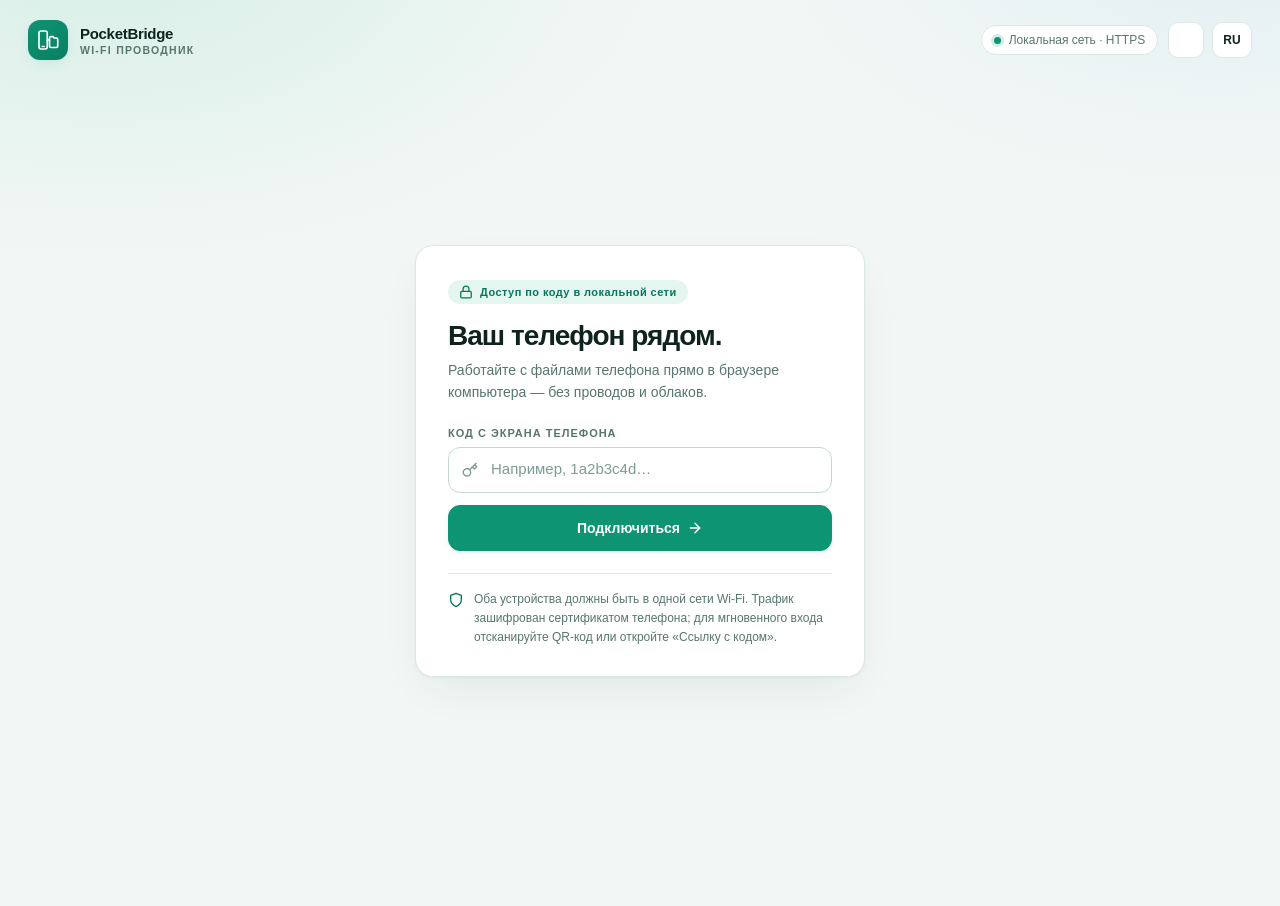
==== commit 64e14bb9: "Address PocketBridge 4.9.0 review findings Share listener addresses with TLS identities, reject WebD" ====
--- a/app/src/main/assets/index.html
+++ b/app/src/main/assets/index.html
@@ -788,6 +788,133 @@
 .viewbody pre.docview{font-family:Inter,-apple-system,BlinkMacSystemFont,"Segoe UI",sans-serif;font-size:14.5px;line-height:1.7}
 .viewempty{display:flex;flex-direction:column;align-items:center;gap:12px;color:var(--muted);text-align:center;line-height:1.6;max-width:440px;padding:16px}
 .viewbody .error{color:var(--danger)}
+.viewbody img.is-rotated{transition:transform .2s cubic-bezier(.22,1,.36,1),opacity .2s ease}
+.viewbody img.rot-side:not(.zoomed){max-width:min(100%,calc(91vh - 130px));max-height:min(100%,78vw)}
+
+/* ---------- встроенный текстовый редактор ---------- */
+.editor-wrap{
+  align-self:stretch;width:min(1020px,100%);display:flex;flex-direction:column;
+  background:var(--code-bg);border:1px solid var(--border-strong);border-radius:12px;
+  overflow:hidden;min-height:0;animation:pbFadeIn .15s ease
+}
+.editor-area{
+  flex:1;min-height:220px;width:100%;resize:none;border:0;outline:none;
+  padding:20px 22px;background:transparent;color:var(--code-ink);
+  font:13.5px/1.65 ui-monospace,SFMono-Regular,Consolas,monospace;
+  tab-size:2;white-space:pre;overflow:auto
+}
+.editor-area.is-wrap{white-space:pre-wrap;overflow-wrap:anywhere}
+.editor-foot{
+  display:flex;align-items:center;justify-content:space-between;gap:10px;flex-wrap:wrap;
+  padding:7px 14px;border-top:1px solid var(--border);background:var(--panel2);
+  font-size:11.5px;color:var(--muted);font-variant-numeric:tabular-nums
+}
+.editor-foot .dirty-badge{color:var(--accent-text);font-weight:700}
+.editor-wrap-toggle{
+  display:inline-flex;align-items:center;gap:5px;cursor:pointer;
+  color:var(--text-soft);font-size:11.5px;font-weight:600;user-select:none
+}
+
+/* ---------- просмотр и распаковка ZIP-архивов ---------- */
+.zipview{
+  align-self:stretch;width:min(1020px,100%);display:flex;flex-direction:column;
+  background:var(--panel);border:1px solid var(--border);border-radius:14px;
+  overflow:hidden;min-height:0;animation:pbFadeIn .16s ease
+}
+.ziptop{
+  display:flex;align-items:center;gap:8px;flex-wrap:wrap;
+  padding:12px 14px;border-bottom:1px solid var(--border);background:var(--panel2)
+}
+.zipstats{font-size:12px;color:var(--muted);margin-right:auto;font-variant-numeric:tabular-nums;line-height:1.45}
+.zipstats strong{color:var(--text);font-weight:700}
+.zipwarn{
+  display:inline-flex;align-items:center;gap:5px;padding:2px 8px;border-radius:999px;
+  background:var(--warn-bg);color:var(--warn);font-size:11px;font-weight:700
+}
+.zipacts{display:flex;align-items:center;gap:7px;flex-wrap:wrap}
+.zipacts .btn{height:33px;padding:0 11px;font-size:12px}
+.zipsub{
+  display:flex;align-items:center;gap:10px;padding:8px 14px;
+  border-bottom:1px solid var(--border);background:var(--panel)
+}
+.zipsub label{display:inline-flex;align-items:center;gap:7px;font-size:12px;color:var(--text-soft);font-weight:600;cursor:pointer;white-space:nowrap}
+.zipfilter{
+  flex:1;min-width:0;height:30px;padding:0 10px;
+  background:var(--input-bg);border:1px solid var(--border);border-radius:8px;
+  color:var(--text);font-size:12.5px;outline:none
+}
+.zipfilter:focus{border-color:var(--accent);box-shadow:0 0 0 3px var(--ring)}
+.ziplist{flex:1;min-height:0;overflow:auto}
+.ziprow{
+  display:grid;grid-template-columns:22px 24px minmax(0,1fr) auto;
+  align-items:center;gap:9px;padding:8px 14px;
+  border-bottom:1px solid var(--border);font-size:12.5px
+}
+.ziprow:last-child{border-bottom:0}
+.ziprow:hover{background:var(--row-hover)}
+.ziprow.selected{background:var(--row-sel)}
+.ziprow .zic{width:22px;height:22px;display:grid;place-items:center;color:var(--muted)}
+.ziprow .zic svg{width:16px;height:16px}
+.ziprow.is-dir .zic{color:var(--ic-dir)}
+.ziprow .zpath{
+  min-width:0;overflow:hidden;text-overflow:ellipsis;white-space:nowrap;
+  color:var(--text);font-family:ui-monospace,SFMono-Regular,Consolas,monospace;font-size:12px
+}
+.ziprow.is-dir .zpath{font-weight:600;color:var(--text-soft)}
+.ziprow .zmeta{color:var(--muted);font-size:11.5px;white-space:nowrap;font-variant-numeric:tabular-nums}
+.zipempty{padding:36px 16px;text-align:center;color:var(--muted);font-size:13px}
+
+/* ---------- свойства файла / папки и SHA-256 ---------- */
+.props-dialog{width:min(510px,100%);max-height:90vh;overflow-y:auto}
+.props-name{
+  font-size:17px;letter-spacing:-.02em;margin:14px 0 4px;color:var(--text);
+  overflow-wrap:anywhere;line-height:1.3
+}
+.props-grid{
+  margin:14px 0 0;border:1px solid var(--border);border-radius:12px;
+  background:var(--panel2);overflow:hidden
+}
+.props-row{
+  display:grid;grid-template-columns:120px minmax(0,1fr);gap:10px;
+  padding:9px 13px;border-bottom:1px solid var(--border);font-size:12.5px;align-items:center
+}
+.props-row:last-child{border-bottom:0}
+.props-row dt{color:var(--muted);font-weight:600;margin:0}
+.props-row dd{
+  margin:0;color:var(--text);font-variant-numeric:tabular-nums;
+  overflow-wrap:anywhere;display:flex;align-items:center;gap:7px;flex-wrap:wrap
+}
+.props-mono{font-family:ui-monospace,SFMono-Regular,Consolas,monospace;font-size:12px}
+.props-mini{
+  height:24px;padding:0 8px;border-radius:6px;border:1px solid var(--border);
+  background:var(--panel);color:var(--text-soft);font-size:11px;font-weight:600;flex:none
+}
+.props-mini:hover{border-color:var(--accent);color:var(--text)}
+.hash-box{
+  margin-top:14px;padding:12px 13px;border-radius:12px;
+  border:1px solid var(--border);background:var(--panel2)
+}
+.hash-head{display:flex;align-items:center;justify-content:space-between;gap:8px;flex-wrap:wrap}
+.hash-title{font-size:11.5px;font-weight:700;letter-spacing:.06em;text-transform:uppercase;color:var(--muted)}
+.hash-head .btn{height:30px;padding:0 10px;font-size:12px}
+.hash-val{
+  margin-top:9px;padding:9px 10px;border-radius:9px;
+  background:var(--code-bg);border:1px solid var(--border);color:var(--code-ink);
+  font:12px/1.5 ui-monospace,SFMono-Regular,Consolas,monospace;
+  word-break:break-all;user-select:all
+}
+.hash-verify{margin-top:9px;display:flex;flex-direction:column;gap:6px}
+.hash-input{
+  width:100%;height:34px;padding:0 10px;border-radius:8px;
+  background:var(--input-bg);border:1px solid var(--border);color:var(--text);
+  font:12px ui-monospace,SFMono-Regular,Consolas,monospace;outline:none
+}
+.hash-input:focus{border-color:var(--accent);box-shadow:0 0 0 3px var(--ring)}
+.hash-input::placeholder{font-family:Inter,-apple-system,BlinkMacSystemFont,"Segoe UI",sans-serif;color:var(--faint)}
+.hash-status{font-size:12px;font-weight:700}
+.hash-status.ok{color:var(--ok)}
+.hash-status.bad{color:var(--danger)}
+.iconbtn.infobtn{padding:5px 6px;display:inline-grid;place-items:center;vertical-align:middle}
 
 /* ---------- диалоги ---------- */
 .dialog-overlay{
@@ -934,8 +1061,10 @@
   .loginbox h1{font-size:24px}
 
   .bar{padding:12px;gap:7px}
-  .bargroup.upload-grp{flex:1 1 100%;order:1}
-  .bargroup.upload-grp #upload{flex:1}
+  .bargroup.upload-grp{flex:1 1 100%;order:1;min-width:0;gap:5px}
+  .bargroup.upload-grp #upload{flex:1 1 auto;min-width:0;padding:0 10px;gap:5px}
+  .bargroup.upload-grp #uploadDir,.bargroup.upload-grp #mkdir{padding:0 9px;gap:5px;font-size:12.5px}
+  .bargroup.upload-grp #mkfile{flex:none;width:36px}
   .bargroup.nav-grp{order:2}
   .bargroup.nav-grp #up .btnlabel{display:none}
   .bargroup.nav-grp #up{width:36px;padding:0}
@@ -969,17 +1098,26 @@
     display:flex;gap:2px;justify-content:flex-end;flex-wrap:wrap
   }
   .iconbtn{padding:4px 6px;font-size:11px;margin:0;background:var(--panel2);border-color:var(--border)}
+  .iconbtn.infobtn{display:none}
   .filecell{min-width:0;gap:10px}
   .icon{width:34px;height:34px;border-radius:9px}
 
   .grid{grid-template-columns:repeat(auto-fill,minmax(140px,1fr));gap:10px;padding:12px}
   .overlay{padding:8px}
   .viewer{height:94vh;border-radius:16px}
-  .viewtop{padding:10px 12px;gap:6px}
-  .viewtop #previewDownload .btnlabel{display:none}
-  .viewtop #previewDownload{width:36px;padding:0}
+  .viewtop{padding:10px 12px;gap:5px;flex-wrap:wrap}
+  .viewtop #previewDownload .btnlabel,
+  .viewtop #previewEdit .btnlabel,
+  .viewtop #previewSaveRotate .btnlabel{display:none}
+  .viewtop #previewDownload,
+  .viewtop #previewEdit,
+  .viewtop #previewSaveRotate{width:34px;height:34px;padding:0}
+  .viewtop .btn.icon-only{width:34px;height:34px}
+  .viewtop #previewSave,.viewtop #previewEditCancel{height:34px;padding:0 10px;font-size:12px}
   .viewbody{padding:10px}
   .viewbody pre{padding:14px;font-size:12.5px}
+  .editor-area{padding:13px;font-size:12.5px}
+  .props-row{grid-template-columns:98px minmax(0,1fr);gap:8px;padding:8px 11px}
 }
 @media(max-width:480px){
   .action-dialog{padding:20px}
@@ -988,6 +1126,55 @@
 @media(prefers-reduced-motion:reduce){
   *,*::before,*::after{animation-duration:.01ms!important;animation-iteration-count:1!important;transition-duration:.01ms!important;scroll-behavior:auto!important}
   .spinner,.page-loader.is-active::after,.panel-loader.is-active::after,.message.is-busy:not(:empty)::before,.progress .plabel::before,.size.is-loading::before,.iconbtn.is-busy::before{animation-duration:.9s!important;animation-iteration-count:infinite!important}
+}
+/* Session-level file permissions, enforced independently by the server. */
+body.is-readonly .pb-write { display: none !important; }
+body:not(.is-readonly) .pb-read-only { display: none !important; }
+.readonly-notice {
+  display:flex;align-items:flex-start;gap:10px;margin:0 0 14px;padding:10px 13px;
+  border:1px solid var(--border);border-radius:12px;background:var(--panel);color:var(--muted);
+  font-size:12px;line-height:1.45;
+}
+.readonly-notice strong{color:var(--text);display:block;font-size:13px}
+.readonly-notice svg{margin-top:2px;flex:none;color:var(--accent)}
+.is-readonly .ziprow { grid-template-columns:22px minmax(0, 1fr) auto; }
+.is-readonly .ziprow .zpath { cursor:default; }
+/* Local tools and bounded file views */
+.pb-tools,.list-pager{display:flex;align-items:center;flex-wrap:wrap;gap:7px;padding:8px 16px;border-top:1px solid var(--border)}
+.pb-tools button[aria-pressed="true"]{border-color:var(--accent);color:var(--accent-text)}
+.list-pager{justify-content:flex-end;color:var(--muted);font-size:13px}
+.list-pager input{width:4.5em;text-align:center}
+.wb-dialog{width:min(690px,calc(100vw - 24px));max-height:calc(100dvh - 24px);padding:0;border:1px solid var(--border);border-radius:16px;background:var(--panel);color:var(--text);box-shadow:0 24px 70px #0006;overflow:hidden}
+.wb-dialog[open]{display:flex;flex-direction:column}
+.wb-dialog::backdrop{background:#081218b0}
+.wb-header{display:flex;gap:12px;align-items:center;justify-content:space-between;padding:12px 16px;border-bottom:1px solid var(--border)}
+.wb-header h2{font-size:18px;margin:0;overflow-wrap:anywhere}
+.wb-body{padding:14px 16px;overflow:auto;overscroll-behavior:contain;min-height:0;display:grid;gap:12px}
+.wb-status{margin:0;color:var(--danger);padding:0 16px 12px;overflow-wrap:anywhere}
+.wb-status:empty{display:none}
+.wb-fields{display:grid;grid-template-columns:repeat(2,minmax(0,1fr));gap:9px}
+.wb-field{display:grid;gap:4px;margin:4px 0;font-size:13px;min-width:0}
+.wb-field input,.wb-field select,.list-pager input{background:var(--panel2);border:1px solid var(--border);border-radius:8px;color:inherit;font:inherit;min-height:36px;padding:6px 8px;min-width:0;max-width:100%;color-scheme:inherit}
+.wb-actions{display:flex;flex-wrap:wrap;align-items:center;gap:7px;margin:5px 0;min-width:0}
+.wb-actions .btn{white-space:normal;text-align:start;min-height:36px}
+.wb-note{color:var(--muted);font-size:13px;margin:.15em 0;overflow-wrap:anywhere}
+.wb-row{display:grid;gap:4px;border-top:1px solid var(--border);padding:8px 0;min-width:0}
+.wb-path{overflow-wrap:anywhere;min-width:0}
+.wb-copy{display:flex;align-items:center;gap:8px;min-height:35px;padding:4px 0;cursor:pointer}
+.wb-copy input{width:18px;height:18px;flex:none}
+.more-actions.btn{display:none}
+.wb-dialog [hidden],.pb-tools [hidden],.list-pager[hidden]{display:none!important}
+.qdest{overflow-wrap:anywhere;white-space:normal}
+@media(max-width:600px){
+  .pb-tools,.list-pager{padding:8px 12px}
+  .pb-tools .btn,.list-pager .btn{min-height:40px}
+  .wb-header,.wb-body{padding:10px 12px}
+  .wb-actions .btn{min-height:44px}
+  .wb-fields{grid-template-columns:minmax(0,1fr)}
+  tbody tr{grid-template-columns:24px minmax(0,1fr) auto 44px;grid-template-areas:"check name size actions" "check meta meta actions";row-gap:3px}
+  tbody td.rowactions{align-self:center}
+  tbody td.rowactions > :not(.more-actions),.card .acts > :not(.more-actions){display:none}
+  .more-actions.btn{display:inline-flex;align-items:center;justify-content:center;width:44px;min-height:44px;padding:0;font-size:22px;flex:none}
 }
 </style></head><body>
 <div id="pageLoader" class="page-loader" aria-hidden="true"></div>
@@ -1044,7 +1231,8 @@
     <div class="hero">
       <div class="heromain">
         <h1 data-i18n="heroTitle">Всё под рукой.</h1>
-        <p class="sub" data-i18n="heroSub">Просматривайте, скачивайте и загружайте файлы без проводов — или просто перетащите их в окно.</p>
+        <p class="sub pb-read-only" data-i18n="readOnlyHero">Просматривайте и скачивайте файлы без проводов.</p>
+        <p class="sub pb-write" data-i18n="heroSub">Просматривайте, скачивайте и загружайте файлы без проводов — или просто перетащите их в окно.</p>
       </div>
       <div class="herometa">
         <div id="storagePill" class="storagepill hidden" role="status">
@@ -1064,6 +1252,10 @@
       </div>
     </div>
 
+    <div id="readonlyNotice" class="readonly-notice pb-read-only" role="status">
+      <svg class="svg" viewBox="0 0 24 24" fill="none" stroke="currentColor" stroke-width="2" stroke-linecap="round" stroke-linejoin="round" aria-hidden="true"><rect x="5" y="11" width="14" height="10" rx="2"/><path d="M8 11V7a4 4 0 0 1 8 0v4M12 15v2"/></svg>
+      <div><strong data-i18n="readOnlyTitle">Только чтение</strong><span data-i18n="readOnlyHint">Можно смотреть и скачивать. Режим доступа меняется на телефоне.</span></div>
+    </div>
     <div class="panel">
       <div id="panelLoader" class="panel-loader" aria-hidden="true"></div>
       <div class="bar">
@@ -1079,7 +1271,7 @@
 
         <span class="vsep" aria-hidden="true"></span>
 
-        <div class="bargroup upload-grp">
+        <div class="bargroup upload-grp pb-write">
           <button class="btn primary" id="upload" type="button">
             <svg class="svg" viewBox="0 0 24 24" fill="none" stroke="currentColor" stroke-width="2.2" stroke-linecap="round" stroke-linejoin="round"><path d="M21 15v4a2 2 0 0 1-2 2H5a2 2 0 0 1-2-2v-4"/><polyline points="17 8 12 3 7 8"/><line x1="12" y1="3" x2="12" y2="15"/></svg>
             <span data-i18n="headerUpload">Загрузить</span>
@@ -1092,11 +1284,14 @@
             <svg class="svg" viewBox="0 0 24 24" fill="none" stroke="currentColor" stroke-width="2" stroke-linecap="round" stroke-linejoin="round"><path d="M22 19a2 2 0 0 1-2 2H4a2 2 0 0 1-2-2V5a2 2 0 0 1 2-2h5l2 3h9a2 2 0 0 1 2 2z"/><line x1="12" y1="11" x2="12" y2="17"/><line x1="9" y1="14" x2="15" y2="14"/></svg>
             <span data-i18n="headerMkdir">Создать</span>
           </button>
+          <button class="btn icon-only" id="mkfile" type="button" data-i18n-title="mkfileTitle" data-i18n-aria="mkfileTitle" title="Новый текстовый файл" aria-label="Новый текстовый файл">
+            <svg class="svg" viewBox="0 0 24 24" fill="none" stroke="currentColor" stroke-width="2" stroke-linecap="round" stroke-linejoin="round"><path d="M14 2H6a2 2 0 0 0-2 2v16a2 2 0 0 0 2 2h12a2 2 0 0 0 2-2V8z"/><polyline points="14 2 14 8 20 8"/><line x1="12" y1="12" x2="12" y2="18"/><line x1="9" y1="15" x2="15" y2="15"/></svg>
+          </button>
           <input id="fileInput" type="file" multiple hidden>
           <input id="dirInput" type="file" webkitdirectory multiple hidden>
         </div>
 
-        <span class="vsep" aria-hidden="true"></span>
+        <span class="vsep pb-write" aria-hidden="true"></span>
 
         <div class="bargroup util-grp">
           <button class="btn ghost" id="sizes" type="button" data-i18n-title="sizesBtnTitle" title="Посчитать размеры папок">
@@ -1142,21 +1337,34 @@
       <div id="bookmarksBar" class="bookmarksbar hidden" role="navigation" data-i18n-aria="bookmarksAria" aria-label="Быстрые папки"></div>
       <div id="filterBar" class="filterbar hidden" role="toolbar" data-i18n-aria="filterAria" aria-label="Фильтр по типу"></div>
 
+      <div class="pb-tools" role="group" data-i18n-aria="pbTools" aria-label="Инструменты папки">
+        <button id="pbFilters" class="btn" type="button" aria-pressed="false" data-i18n="pbFilters">Точный поиск</button>
+        <button id="clearPrecise" class="btn ghost" type="button" hidden data-i18n="pbResetFilters">Сбросить фильтры</button>
+        <button id="pbTrash" class="btn pb-write" type="button" data-i18n="pbTrash">Корзина</button>
+        <button id="pbVerify" class="btn" type="button" data-i18n="pbVerify">Проверка папки</button>
+        <button id="pbDuplicates" class="btn" type="button" data-i18n="pbDuplicates">Поиск дублей</button>
+      </div>
+
       <div id="selection" class="selection hidden">
         <strong id="selectedCount"></strong>
         <button id="downloadSelected" class="btn primary" type="button">
           <svg class="svg-sm" viewBox="0 0 24 24" fill="none" stroke="currentColor" stroke-width="2.2" stroke-linecap="round" stroke-linejoin="round"><path d="M21 15v4a2 2 0 0 1-2 2H5a2 2 0 0 1-2-2v-4"/><polyline points="7 10 12 15 17 10"/><line x1="12" y1="15" x2="12" y2="3"/></svg>
           <span data-i18n="btnDownloadSelected">Скачать ZIP</span>
         </button>
-        <button id="copySelected" class="btn" type="button" data-i18n-title="btnCopyTitle" title="Копировать выбранное (Ctrl+C)">
+        <button id="copySelected" class="btn pb-write" type="button" data-i18n-title="btnCopyTitle" title="Копировать выбранное (Ctrl+C)">
           <svg class="svg-sm" viewBox="0 0 24 24" fill="none" stroke="currentColor" stroke-width="2" stroke-linecap="round" stroke-linejoin="round"><rect x="9" y="9" width="13" height="13" rx="2"/><path d="M5 15H4a2 2 0 0 1-2-2V4a2 2 0 0 1 2-2h9a2 2 0 0 1 2 2v1"/></svg>
           <span data-i18n="btnCopySelected">Копировать</span>
         </button>
-        <button id="cutSelected" class="btn" type="button" data-i18n-title="btnCutTitle" title="Вырезать для перемещения (Ctrl+X)">
+        <button id="cutSelected" class="btn pb-write" type="button" data-i18n-title="btnCutTitle" title="Вырезать для перемещения (Ctrl+X)">
           <svg class="svg-sm" viewBox="0 0 24 24" fill="none" stroke="currentColor" stroke-width="2" stroke-linecap="round" stroke-linejoin="round"><circle cx="6" cy="6" r="3"/><circle cx="6" cy="18" r="3"/><line x1="20" y1="4" x2="8.12" y2="15.88"/><line x1="14.47" y1="14.48" x2="20" y2="20"/><line x1="8.12" y1="8.12" x2="12" y2="12"/></svg>
           <span data-i18n="btnCutSelected">Вырезать</span>
         </button>
-        <button id="deleteSelected" class="btn danger" type="button">
+        <button id="propsSelected" class="btn hidden" type="button" data-i18n-title="btnPropsTitle" title="Свойства и SHA-256 (Alt+Enter)">
+          <svg class="svg-sm" viewBox="0 0 24 24" fill="none" stroke="currentColor" stroke-width="2" stroke-linecap="round" stroke-linejoin="round"><circle cx="12" cy="12" r="10"/><line x1="12" y1="16" x2="12" y2="12"/><line x1="12" y1="8" x2="12.01" y2="8"/></svg>
+          <span data-i18n="btnProps">Свойства</span>
+        </button>
+        <button id="pbBatch" class="btn pb-write hidden" type="button" data-i18n="pbBatch">Переименовать группой</button>
+        <button id="deleteSelected" class="btn danger pb-write" type="button">
           <svg class="svg-sm" viewBox="0 0 24 24" fill="none" stroke="currentColor" stroke-width="2" stroke-linecap="round" stroke-linejoin="round"><polyline points="3 6 5 6 21 6"/><path d="M19 6l-1 14a2 2 0 0 1-2 2H8a2 2 0 0 1-2-2L5 6"/><path d="M10 11v6M14 11v6"/></svg>
           <span data-i18n="btnDeleteSelected">Удалить</span>
         </button>
@@ -1184,6 +1392,14 @@
         <button class="btn ghost" id="progressCancel" data-i18n="btnQueueCancel" type="button">Отмена</button>
       </div>
 
+      <nav id="listPager" class="list-pager" data-i18n-aria="pbPages" aria-label="Страницы списка" hidden>
+        <button id="pageBack" class="btn ghost" type="button" data-i18n="pbPrev">Назад</button>
+        <label for="pageJump" data-i18n="pbPage">Страница</label>
+        <input id="pageJump" type="number" min="1" value="1" step="1" inputmode="numeric">
+        <span id="pageTotal" aria-live="polite"></span>
+        <button id="pageGo" class="btn ghost" type="button" data-i18n="pbGo">Перейти</button>
+        <button id="pageNext" class="btn ghost" type="button" data-i18n="pbNext">Далее</button>
+      </nav>
       <div id="grid" class="grid hidden"></div>
       <div class="tablewrap" id="tableWrap">
         <table>
@@ -1226,7 +1442,8 @@
       </button>
     </div>
     <h2 id="clipModalTitle" data-i18n="sharedClipHeading">Общий буфер обмена</h2>
-    <p class="dialog-message" data-i18n="sharedClipDesc">Пересылайте ссылки, коды и заметки между браузером и телефоном. Данные хранятся только в памяти до остановки сервера.</p>
+    <p class="dialog-message pb-read-only" data-i18n="sharedClipReadOnly">Текст с телефона можно прочитать и скопировать.</p>
+    <p class="dialog-message pb-write" data-i18n="sharedClipDesc">Пересылайте ссылки, коды и заметки между браузером и телефоном. Данные хранятся только в памяти до остановки сервера.</p>
     <div class="clip-meta">
       <span id="sharedClipMeta"></span>
       <span id="sharedClipLen"></span>
@@ -1237,11 +1454,11 @@
         <button id="sharedClipRefresh" class="btn ghost icon-only" type="button" data-i18n-title="headerRefreshTitle" data-i18n-aria="headerRefreshTitle" title="Обновить" aria-label="Обновить">
           <svg class="svg" viewBox="0 0 24 24" fill="none" stroke="currentColor" stroke-width="2" stroke-linecap="round" stroke-linejoin="round"><path d="M21 12a9 9 0 1 1-2.64-6.36L21 8"/><polyline points="21 3 21 8 16 8"/></svg>
         </button>
-        <button id="sharedClipClear" class="btn ghost" type="button" data-i18n="sharedClipClear">Очистить</button>
+        <button id="sharedClipClear" class="btn ghost pb-write" type="button" data-i18n="sharedClipClear">Очистить</button>
       </div>
       <div class="clip-actions-right">
         <button id="sharedClipCopy" class="btn" type="button" data-i18n="sharedClipCopy">Скопировать</button>
-        <button id="sharedClipSend" class="btn primary" type="button" data-i18n="sharedClipSend">Отправить</button>
+        <button id="sharedClipSend" class="btn primary pb-write" type="button" data-i18n="sharedClipSend">Отправить</button>
       </div>
     </div>
   </div>
@@ -1262,6 +1479,25 @@
       <button id="previewNext" class="btn ghost icon-only hidden" type="button" data-i18n-title="previewNext" data-i18n-aria="previewNext" title="Следующий файл (→)" aria-label="Следующий файл">
         <svg class="svg" viewBox="0 0 24 24" fill="none" stroke="currentColor" stroke-width="2.2" stroke-linecap="round" stroke-linejoin="round"><path d="m9 18 6-6-6-6"/></svg>
       </button>
+      <button id="previewRotate" class="btn ghost icon-only hidden" type="button" data-i18n-title="previewRotateTitle" data-i18n-aria="previewRotateTitle" title="Повернуть на 90° (R)" aria-label="Повернуть на 90° (R)">
+        <svg class="svg" viewBox="0 0 24 24" fill="none" stroke="currentColor" stroke-width="2" stroke-linecap="round" stroke-linejoin="round"><path d="M21 12a9 9 0 1 1-2.64-6.36L21 8"/><polyline points="21 3 21 8 16 8"/></svg>
+      </button>
+      <button id="previewSaveRotate" class="btn hidden pb-write" type="button" data-i18n-title="previewSaveRotateTitle" title="Сохранить поворот в файл на телефоне">
+        <svg class="svg-sm" viewBox="0 0 24 24" fill="none" stroke="currentColor" stroke-width="2.2" stroke-linecap="round" stroke-linejoin="round"><polyline points="20 6 9 17 4 12"/></svg>
+        <span class="btnlabel" data-i18n="previewSaveRotate">Сохранить поворот</span>
+      </button>
+      <button id="previewEdit" class="btn hidden" type="button" data-i18n-title="previewEditTitle" title="Редактировать текст на месте">
+        <svg class="svg-sm" viewBox="0 0 24 24" fill="none" stroke="currentColor" stroke-width="2" stroke-linecap="round" stroke-linejoin="round"><path d="M17 3a2.83 2.83 0 1 1 4 4L7.5 20.5 2 22l1.5-5.5Z"/></svg>
+        <span class="btnlabel" data-i18n="previewEdit">Править</span>
+      </button>
+      <button id="previewSave" class="btn primary hidden" type="button" data-i18n-title="previewSaveTitle" title="Сохранить файл (Ctrl+S)">
+        <svg class="svg-sm" viewBox="0 0 24 24" fill="none" stroke="currentColor" stroke-width="2.2" stroke-linecap="round" stroke-linejoin="round"><polyline points="20 6 9 17 4 12"/></svg>
+        <span data-i18n="previewSave">Сохранить</span>
+      </button>
+      <button id="previewEditCancel" class="btn ghost hidden" type="button" data-i18n="actionCancel">Отмена</button>
+      <button id="previewProps" class="btn ghost icon-only" type="button" data-i18n-title="btnPropsTitle" data-i18n-aria="btnPropsTitle" title="Свойства и SHA-256 (Alt+Enter)" aria-label="Свойства и SHA-256 (Alt+Enter)">
+        <svg class="svg" viewBox="0 0 24 24" fill="none" stroke="currentColor" stroke-width="2" stroke-linecap="round" stroke-linejoin="round"><circle cx="12" cy="12" r="10"/><line x1="12" y1="16" x2="12" y2="12"/><line x1="12" y1="8" x2="12.01" y2="8"/></svg>
+      </button>
       <button id="previewDownload" type="button" class="btn primary">
         <svg class="svg-sm" viewBox="0 0 24 24" fill="none" stroke="currentColor" stroke-width="2.2" stroke-linecap="round" stroke-linejoin="round"><path d="M21 15v4a2 2 0 0 1-2 2H5a2 2 0 0 1-2-2v-4"/><polyline points="7 10 12 15 17 10"/><line x1="12" y1="15" x2="12" y2="3"/></svg>
         <span class="btnlabel" data-i18n="previewDownload">Скачать</span>
@@ -1271,6 +1507,33 @@
       </button>
     </div>
     <div id="previewBody" class="viewbody"></div>
+  </div>
+</div>
+
+<div id="propsModal" class="dialog-overlay hidden" role="dialog" aria-modal="true" aria-labelledby="propsName">
+  <div class="action-dialog props-dialog">
+    <div class="clip-head">
+      <div id="propsIcon" class="dialog-symbol"></div>
+      <button id="propsClose" class="btn ghost icon-only" type="button" data-i18n-title="previewCloseTitle" data-i18n-aria="previewCloseTitle" title="Закрыть (Esc)" aria-label="Закрыть (Esc)">
+        <svg class="svg" viewBox="0 0 24 24" fill="none" stroke="currentColor" stroke-width="2.2" stroke-linecap="round" stroke-linejoin="round"><line x1="18" y1="6" x2="6" y2="18"/><line x1="6" y1="6" x2="18" y2="18"/></svg>
+      </button>
+    </div>
+    <h2 id="propsName" class="props-name"></h2>
+    <dl id="propsGrid" class="props-grid"></dl>
+    <div id="propsHashBox" class="hash-box hidden">
+      <div class="hash-head">
+        <span class="hash-title">SHA-256</span>
+        <div class="bargroup">
+          <button id="propsCalcHash" type="button" class="btn" data-i18n="propsCalcHash">Посчитать SHA-256</button>
+          <button id="propsCopyHash" type="button" class="btn hidden" data-i18n="sharedClipCopy">Скопировать</button>
+        </div>
+      </div>
+      <div id="propsHashValue" class="hash-val hidden"></div>
+      <div id="propsHashVerify" class="hash-verify hidden">
+        <input id="propsHashInput" type="text" class="hash-input" autocomplete="off" autocapitalize="off" spellcheck="false" data-i18n-placeholder="propsHashComparePh" placeholder="Вставьте ожидаемый SHA-256 для сверки…">
+        <div id="propsHashStatus" class="hash-status hidden"></div>
+      </div>
+    </div>
   </div>
 </div>
 
@@ -1289,6 +1552,15 @@
   </form>
 </div>
 
+<dialog id="workbench" class="wb-dialog" aria-labelledby="wbTitle">
+  <header class="wb-header"><h2 id="wbTitle"></h2><button id="wbClose" class="btn ghost" type="button" autofocus>Закрыть</button></header>
+  <div id="wbBody" class="wb-body"></div>
+  <p id="wbStatus" class="wb-status" role="status" aria-live="polite"></p>
+</dialog>
+
+<script src="/transfers.js"></script>
+<script src="/workbench.js"></script>
+<script src="/thumb-session.js"></script>
 <script>
 'use strict';
 
@@ -1320,15 +1592,36 @@
   check: '<svg class="svg-sm" viewBox="0 0 24 24" fill="none" stroke="currentColor" stroke-width="2.5" stroke-linecap="round" stroke-linejoin="round"><polyline points="20 6 9 17 4 12"/></svg>',
   play: '<svg width="11" height="11" viewBox="0 0 24 24" fill="currentColor"><polygon points="6 4 20 12 6 20 6 4"/></svg>',
   bookmark: '<svg viewBox="0 0 24 24" fill="currentColor" stroke="currentColor" stroke-width="1.8" stroke-linecap="round" stroke-linejoin="round"><path d="m19 21-7-5-7 5V5a2 2 0 0 1 2-2h10a2 2 0 0 1 2 2z"/></svg>',
-  folderSm: '<svg viewBox="0 0 24 24" fill="none" stroke="currentColor" stroke-width="2" stroke-linecap="round" stroke-linejoin="round"><path d="M22 19a2 2 0 0 1-2 2H4a2 2 0 0 1-2-2V5a2 2 0 0 1 2-2h5l2 3h9a2 2 0 0 1 2 2z"/></svg>'
+  folderSm: '<svg viewBox="0 0 24 24" fill="none" stroke="currentColor" stroke-width="2" stroke-linecap="round" stroke-linejoin="round"><path d="M22 19a2 2 0 0 1-2 2H4a2 2 0 0 1-2-2V5a2 2 0 0 1 2-2h5l2 3h9a2 2 0 0 1 2 2z"/></svg>',
+  info: '<svg class="svg-sm" viewBox="0 0 24 24" fill="none" stroke="currentColor" stroke-width="2" stroke-linecap="round" stroke-linejoin="round"><circle cx="12" cy="12" r="10"/><line x1="12" y1="16" x2="12" y2="12"/><line x1="12" y1="8" x2="12.01" y2="8"/></svg>',
+  filePlus: '<svg class="svg-lg" viewBox="0 0 24 24" fill="none" stroke="currentColor" stroke-width="2.1" stroke-linecap="round" stroke-linejoin="round"><path d="M14 2H6a2 2 0 0 0-2 2v16a2 2 0 0 0 2 2h12a2 2 0 0 0 2-2V8z"/><polyline points="14 2 14 8 20 8"/><line x1="12" y1="12" x2="12" y2="18"/><line x1="9" y1="15" x2="15" y2="15"/></svg>',
+  extract: '<svg class="svg-sm" viewBox="0 0 24 24" fill="none" stroke="currentColor" stroke-width="2" stroke-linecap="round" stroke-linejoin="round"><path d="M21 15v4a2 2 0 0 1-2 2H5a2 2 0 0 1-2-2v-4"/><polyline points="17 8 12 3 7 8"/><line x1="12" y1="3" x2="12" y2="15"/></svg>'
 };
 
 const LANG = {
   ru: {
+    pbTools: 'Инструменты папки',
+    pbFilters: 'Точный поиск',
+    pbResetFilters: 'Сбросить фильтры',
+    pbTrash: 'Корзина',
+    pbVerify: 'Проверка папки',
+    pbDuplicates: 'Поиск дублей',
+    pbBatch: 'Переименовать группой',
+    pbPages: 'Страницы списка',
+    pbPrev: 'Назад',
+    pbNext: 'Далее',
+    pbPage: 'Страница',
+    pbGo: 'Перейти',
+
     appTitle: 'PocketBridge · Файлы телефона',
     brandShort: 'PocketBridge',
     wifiProvider: 'Wi-Fi ПРОВОДНИК',
     heroTitle: 'Всё под рукой.',
+    readOnlyHero: 'Просматривайте и скачивайте файлы без проводов.',
+    readOnlyTitle: 'Только чтение',
+    readOnlyHint: 'Можно смотреть и скачивать. Режим доступа меняется на телефоне.',
+    sharedClipReadOnly: 'Текст с телефона можно прочитать и скопировать.',
+    quickInbox: 'Входящие',
     heroSub: 'Просматривайте, скачивайте и загружайте файлы без проводов — или просто перетащите их в окно.',
     davLabel: 'Сетевой диск',
     davCopyTitle: 'Скопировать адрес WebDAV для Проводника Windows / macOS Finder',
@@ -1382,8 +1675,8 @@
     renameAccept: 'Сохранить',
     deleteFolderTitle: 'Удалить папку?',
     deleteFileTitle: 'Удалить файл?',
-    deleteFolderMsg: '«{name}» и всё её содержимое будут удалены. Отменить это действие нельзя.',
-    deleteFileMsg: '«{name}» будет удалён. Отменить это действие нельзя.',
+    deleteFolderMsg: '«{name}» и её содержимое будут перемещены в корзину.',
+    deleteFileMsg: '«{name}» будет перемещён в корзину.',
     dialogInputError: 'Введите корректное имя без символов / и \\.',
     mkdirTitle: 'Новая папка',
     mkdirMsg: 'Как назвать новую папку?',
@@ -1460,8 +1753,8 @@
     msgSearching: 'Ищем во всех папках…',
     msgSearchTruncated: 'Показаны первые 200 результатов — уточните запрос',
     msgSearchFound: 'Найдено: {n}',
-    msgDeleting: 'Удаление {i} из {n}…',
-    msgDeleted: 'Удалено: {n}',
+    msgDeleting: 'В корзину: {i} из {n}…',
+    msgDeleted: 'В корзине: {n}',
     msgUploadingFiles: 'Файлы загружены: {n}',
     msgUploadingFolder: 'Папка загружена: {n} файлов',
     msgUploadCancelledAll: 'Загрузка отменена',
@@ -1531,14 +1824,99 @@
     qdDocuments: 'Документы',
     qdMusic: 'Музыка',
     qdMovies: 'Фильмы',
+    mkfileTitle: 'Новый текстовый файл',
+    mkfileMsg: 'Введите имя файла (.txt, .md, .json, .ini, .cfg, .xml, .csv и др.)',
+    mkfileDefault: 'заметка.txt',
+    mkfileAccept: 'Создать и открыть',
+    msgFileCreated: 'Создан файл «{name}»',
+    previewEdit: 'Править',
+    previewEditTitle: 'Редактировать текст на месте',
+    previewSave: 'Сохранить',
+    previewSaveTitle: 'Сохранить файл (Ctrl+S)',
+    editorMeta: 'Строк: {lines} · {size}',
+    editorUnsaved: 'Не сохранено',
+    editorSaved: 'Сохранено · Ctrl+S',
+    editorWrap: 'Перенос строк',
+    editorReadOnlyHint: 'Только просмотр (> 2 МБ)',
+    msgFileSaved: 'Файл сохранён: {name}',
+    unsavedTitle: 'Несохранённые изменения',
+    unsavedMsg: 'В файле «{name}» есть несохранённые правки. Закрыть без сохранения?',
+    unsavedDiscard: 'Не сохранять',
+    mtimeConflictTitle: 'Файл изменился на телефоне',
+    mtimeConflictMsg: 'Файл «{name}» был изменён извне, пока вы его редактировали. Перезаписать вашими правками или перечитать с телефона?',
+    mtimeOverwrite: 'Перезаписать',
+    mtimeReload: 'Перечитать',
+    previewRotateTitle: 'Повернуть на 90° (R)',
+    previewSaveRotate: 'Сохранить поворот',
+    previewSaveRotateTitle: 'Записать повёрнутое фото на телефон',
+    msgImageRotated: 'Поворот сохранён ({w}×{h})',
+    zipPreviewDesc: 'Архив ZIP · {size}',
+    zipSummary: 'Файлов: {files} · Папок: {dirs} · Распакованный объём: {size}',
+    zipTruncatedBadge: 'Показаны первые {shown} из {total}',
+    zipUnsafeBadge: 'Скрыто небезопасных путей: {n}',
+    zipSelectAll: 'Все',
+    zipFilterPh: 'Фильтр внутри архива…',
+    zipEmpty: 'Архив пуст',
+    zipFilterEmpty: 'В архиве ничего не найдено',
+    zipExtractFolder: 'В папку «{name}»',
+    zipExtractHere: 'Распаковать сюда',
+    zipExtractSelected: 'Извлечь выбранное ({n})',
+    zipExtracting: 'Распаковка «{name}»…',
+    zipConflictTitle: 'Папка уже существует',
+    zipConflictMsg: 'Папка «{name}» уже есть. Создать рядом новую папку или распаковать поверх существующей?',
+    zipConflictUnique: 'Создать копию',
+    zipConflictMerge: 'Поверх',
+    msgZipExtracted: 'Распаковано файлов: {n} → {dest}',
+    msgZipExtractedSkip: 'Распаковано: {n} (пропущено совпадений: {s}) → {dest}',
+    btnProps: 'Свойства',
+    btnPropsTitle: 'Свойства и SHA-256 (Alt+Enter)',
+    propsType: 'Тип',
+    propsFolder: 'Папка',
+    propsLocation: 'Расположение',
+    propsSize: 'Размер',
+    propsContents: 'Внутри',
+    propsContentsVal: 'файлов: {f}, папок: {d}',
+    propsDimensions: 'Разрешение',
+    propsModified: 'Изменён',
+    propsAccess: 'Доступ',
+    propsAccessRW: 'Чтение и запись',
+    propsAccessRO: 'Только чтение',
+    propsHiddenTag: 'скрытый',
+    propsCalcSize: 'Посчитать',
+    propsCalcHash: 'Посчитать SHA-256',
+    propsCalcingHash: 'Считаю…',
+    propsHashComparePh: 'Вставьте ожидаемый SHA-256 для сверки…',
+    propsHashMatch: '✓ Контрольная сумма совпадает',
+    propsHashMismatch: '✕ Контрольная сумма НЕ совпадает',
+    propsHashInvalid: 'Введите 64 шестнадцатеричных символа SHA-256',
+    msgHashCopied: 'SHA-256 скопирован',
+    msgPathCopied: 'Путь скопирован',
     units: ['Б', 'КБ', 'МБ', 'ГБ', 'ТБ'],
     unitSec: 'с'
   },
   en: {
+    pbTools: 'Folder tools',
+    pbFilters: 'Advanced search',
+    pbResetFilters: 'Reset filters',
+    pbTrash: 'Trash',
+    pbVerify: 'Verify folder',
+    pbDuplicates: 'Find duplicates',
+    pbBatch: 'Batch rename',
+    pbPages: 'File list pages',
+    pbPrev: 'Previous',
+    pbNext: 'Next',
+    pbPage: 'Page',
+    pbGo: 'Go',
+
     appTitle: 'PocketBridge · Phone Files',
     brandShort: 'PocketBridge',
     wifiProvider: 'Wi-Fi EXPLORER',
     heroTitle: 'Everything at hand.',
+    readOnlyHero: 'Browse and download files wirelessly.',
+    readOnlyTitle: 'Read only',
+    readOnlyHint: 'Browse and download files. Change the access mode on your phone.',
+    sharedClipReadOnly: 'You can read and copy text shared from your phone.',
+    quickInbox: 'Inbox',
     heroSub: 'Browse, download, and upload files wirelessly — or simply drop them anywhere on the page.',
     davLabel: 'Network drive',
     davCopyTitle: 'Copy WebDAV address for Windows Explorer / macOS Finder',
@@ -1592,8 +1970,8 @@
     renameAccept: 'Save',
     deleteFolderTitle: 'Delete folder?',
     deleteFileTitle: 'Delete file?',
-    deleteFolderMsg: '“{name}” and all its contents will be deleted. This cannot be undone.',
-    deleteFileMsg: '“{name}” will be deleted. This cannot be undone.',
+    deleteFolderMsg: '“{name}” and its contents will move to Trash.',
+    deleteFileMsg: '“{name}” will move to Trash.',
     dialogInputError: 'Enter a valid name without / and \\ characters.',
     mkdirTitle: 'New folder',
     mkdirMsg: 'What should the new folder be named?',
@@ -1670,8 +2048,8 @@
     msgSearching: 'Searching all folders…',
     msgSearchTruncated: 'Showing first 200 results — refine your query',
     msgSearchFound: 'Found: {n}',
-    msgDeleting: 'Deleting {i} of {n}…',
-    msgDeleted: 'Deleted: {n}',
+    msgDeleting: 'Moving to trash: {i} of {n}…',
+    msgDeleted: 'Moved to trash: {n}',
     msgUploadingFiles: 'Files uploaded: {n}',
     msgUploadingFolder: 'Folder uploaded: {n} files',
     msgUploadCancelledAll: 'Upload cancelled',
@@ -1741,6 +2119,73 @@
     qdDocuments: 'Documents',
     qdMusic: 'Music',
     qdMovies: 'Movies',
+    mkfileTitle: 'New text file',
+    mkfileMsg: 'Enter a file name (.txt, .md, .json, .ini, .cfg, .xml, .csv, etc.)',
+    mkfileDefault: 'note.txt',
+    mkfileAccept: 'Create & open',
+    msgFileCreated: 'Created “{name}”',
+    previewEdit: 'Edit',
+    previewEditTitle: 'Edit text in place',
+    previewSave: 'Save',
+    previewSaveTitle: 'Save file (Ctrl+S)',
+    editorMeta: 'Lines: {lines} · {size}',
+    editorUnsaved: 'Unsaved changes',
+    editorSaved: 'Saved · Ctrl+S',
+    editorWrap: 'Word wrap',
+    editorReadOnlyHint: 'Read-only (> 2 MB)',
+    msgFileSaved: 'Saved: {name}',
+    unsavedTitle: 'Unsaved changes',
+    unsavedMsg: '“{name}” has unsaved edits. Discard changes and close?',
+    unsavedDiscard: 'Discard',
+    mtimeConflictTitle: 'File changed on phone',
+    mtimeConflictMsg: '“{name}” was modified externally while you were editing. Overwrite with your changes or reload from phone?',
+    mtimeOverwrite: 'Overwrite',
+    mtimeReload: 'Reload',
+    previewRotateTitle: 'Rotate 90° (R)',
+    previewSaveRotate: 'Save rotation',
+    previewSaveRotateTitle: 'Write rotated photo back to phone',
+    msgImageRotated: 'Rotation saved ({w}×{h})',
+    zipPreviewDesc: 'ZIP archive · {size}',
+    zipSummary: 'Files: {files} · Folders: {dirs} · Uncompressed: {size}',
+    zipTruncatedBadge: 'Showing first {shown} of {total}',
+    zipUnsafeBadge: 'Blocked unsafe paths: {n}',
+    zipSelectAll: 'All',
+    zipFilterPh: 'Filter inside archive…',
+    zipEmpty: 'Archive is empty',
+    zipFilterEmpty: 'No matching entries in archive',
+    zipExtractFolder: 'Extract to “{name}”',
+    zipExtractHere: 'Extract here',
+    zipExtractSelected: 'Extract selected ({n})',
+    zipExtracting: 'Extracting “{name}”…',
+    zipConflictTitle: 'Folder already exists',
+    zipConflictMsg: 'Folder “{name}” already exists. Create a numbered copy or extract into the existing folder?',
+    zipConflictUnique: 'Create copy',
+    zipConflictMerge: 'Merge / overwrite',
+    msgZipExtracted: 'Extracted {n} file(s) → {dest}',
+    msgZipExtractedSkip: 'Extracted {n} (skipped {s} existing) → {dest}',
+    btnProps: 'Properties',
+    btnPropsTitle: 'Properties & SHA-256 (Alt+Enter)',
+    propsType: 'Type',
+    propsFolder: 'Folder',
+    propsLocation: 'Location',
+    propsSize: 'Size',
+    propsContents: 'Contains',
+    propsContentsVal: '{f} files, {d} folders',
+    propsDimensions: 'Dimensions',
+    propsModified: 'Modified',
+    propsAccess: 'Access',
+    propsAccessRW: 'Read & write',
+    propsAccessRO: 'Read-only',
+    propsHiddenTag: 'hidden',
+    propsCalcSize: 'Calculate',
+    propsCalcHash: 'Compute SHA-256',
+    propsCalcingHash: 'Computing…',
+    propsHashComparePh: 'Paste expected SHA-256 to verify…',
+    propsHashMatch: '✓ Checksum matches',
+    propsHashMismatch: '✕ Checksum does NOT match',
+    propsHashInvalid: 'Enter a 64-character hex SHA-256 digest',
+    msgHashCopied: 'SHA-256 copied',
+    msgPathCopied: 'Path copied',
     units: ['B', 'KB', 'MB', 'GB', 'TB'],
     unitSec: 's'
   }
@@ -1750,7 +2195,13 @@
 function safeSet(k, v) { try { localStorage.setItem(k, v); } catch (_) {} }
 
 let currentLang = safeGet('pb-lang') === 'en' ? 'en' : 'ru';
-let key = '', sessionToken = null, current = '/', items = [], remoteResults = null;
+let uploadScope = null;
+let key = '', current = '/', items = [], remoteResults = null;
+const thumbSession = PocketBridgeThumbSession.create(async previous => (await api('session', {}, {
+  method: 'POST', silent: true, headers: previous ? { 'X-PocketBridge-Session': previous } : {}
+})).json());
+let readOnly = false;
+const READ_ONLY_POST = new Set(['session', 'preview-ticket', 'download-ticket', 'zip-ticket', 'download-zip', 'scan-start', 'scan-cancel']);
 const selected = new Set(), sizes = new Map();
 let viewMode = safeGet('pb-view') === 'grid' ? 'grid' : 'list';
 let sortFlip = false, scanning = false, generation = 0, previewSerial = 0, previewItem = null;
@@ -1760,9 +2211,22 @@
 let pbClip = null, draggingItems = null, lastCheckIdx = -1;
 let quickDirs = [], pinnedDirs = loadPins();
 let sharedClipState = { text: '', updatedAt: 0, source: '' }, sharedClipPrevFocus = null;
+let sharedClipLoadId = 0, sharedClipEditRevision = 0;
+let previewRotation = 0, previewImgEl = null, rotateSaving = false;
+let editorState = null, editorWrapLines = safeGet('pb-wrap') !== '0';
+let propsSerial = 0, propsItem = null, propsHashHex = '', propsPrevFocus = null;
+const TEXT_EXTS = [
+  'txt', 'md', 'markdown', 'csv', 'tsv', 'log', 'json', 'xml',
+  'css', 'js', 'mjs', 'ts', 'tsx', 'jsx', 'yml', 'yaml', 'toml', 'ini', 'cfg',
+  'conf', 'properties', 'java', 'kt', 'kts', 'py', 'sh', 'sql', 'gradle',
+  'c', 'h', 'cpp', 'go', 'rs', 'rb', 'php'
+];
+const ROTATE_EXTS = ['jpg', 'jpeg', 'png', 'webp'];
+const ROTATE_MAX_BYTES = 40 * 1024 * 1024;
 const PB_DRAG_MIME = 'application/x-pb-items';
 const MAX_PINS = 12;
 const QUICK_DIR_LABELS = {
+  '/PocketBridge Inbox': 'quickInbox',
   '/DCIM/Camera': 'qdCamera',
   '/DCIM': 'qdDcim',
   '/Pictures': 'qdPictures',
@@ -1999,7 +2463,21 @@
   showToast('WebDAV: ' + url);
 };
 
+function applyAccessMode(value) {
+  readOnly = value;
+  document.body.classList.toggle('is-readonly', readOnly);
+  el('sharedClipInput').readOnly = readOnly;
+  if (readOnly) {
+    pbClip = null;
+    clearInternalDrag();
+  }
+}
+
 async function api(route, params = {}, options = {}) {
+  if (readOnly && options.method && options.method !== 'GET' && options.method !== 'HEAD'
+      && !(options.method === 'POST' && READ_ONLY_POST.has(route))) {
+    throw new Error(t('readOnlyTitle'));
+  }
   const silent = !!options.silent;
   const fetchOpts = { ...options };
   delete fetchOpts.silent;
@@ -2016,7 +2494,9 @@
       cache: 'no-store'
     });
     if (!r.ok) {
-      const err = new Error((await r.text()) || ('HTTP ' + r.status));
+      const text = await r.text();
+      const err = new Error(r.headers.get('X-PocketBridge-Read-Only') === '1'
+        ? t('readOnlyTitle') : text || ('HTTP ' + r.status));
       err.status = r.status;
       err.headers = r.headers;
       throw err;
@@ -2080,8 +2560,18 @@
   if (ext === 'pdf') return 'pdf';
   if (['html', 'htm'].includes(ext)) return 'html';
   if (ext === 'docx') return 'docx';
-  if (['txt', 'md', 'csv', 'log', 'json', 'xml', 'css', 'js', 'ts', 'yml', 'yaml', 'ini', 'conf', 'properties', 'java', 'kt', 'py', 'sh', 'sql', 'gradle'].includes(ext)) return 'text';
+  if (ext === 'zip') return 'zip';
+  if (TEXT_EXTS.includes(ext)) return 'text';
   return '';
+}
+
+function isEditableName(name) {
+  const ext = extOf(name);
+  return TEXT_EXTS.includes(ext) || ext === 'html' || ext === 'htm';
+}
+
+function canSaveRotation(item) {
+  return !!(item && !item.dir && ROTATE_EXTS.includes(extOf(item.name)) && Number(item.size || 0) <= ROTATE_MAX_BYTES);
 }
 
 function visualKind(item) {
@@ -2099,8 +2589,8 @@
 }
 
 function baseItems() {
-  const s = el('search').value.trim().toLocaleLowerCase();
-  return remoteResults ? remoteResults.slice() : items.filter(x => x.name.toLocaleLowerCase().includes(s));
+  const s = el('search').value.trim().normalize('NFC').toLowerCase();
+  return remoteResults ? remoteResults.slice() : (s ? items.filter(x => x.name.normalize('NFC').toLowerCase().includes(s)) : items);
 }
 
 function matchesFilter(x, cat) {
@@ -2112,7 +2602,11 @@
   return vk === cat;
 }
 
-function visible() {
+const LIST_PAGE_SIZE = 120;
+let listPage = 0, viewSorted = [];
+const NAME_COLLATOR = new Intl.Collator(undefined, { numeric: true, sensitivity: 'base' });
+function visible() { return viewSorted.slice(listPage * LIST_PAGE_SIZE, (listPage + 1) * LIST_PAGE_SIZE); }
+function sortedItems() {
   const arr = baseItems().filter(x => matchesFilter(x, filterCat));
   const mode = el('sort') ? el('sort').value : 'name';
   const loc = currentLang === 'en' ? 'en' : 'ru';
@@ -2123,10 +2617,10 @@
     if (mode === 'size') { const d = itemSizeForSort(a) - itemSizeForSort(b); if (d) return d * mul; }
     if (mode === 'date') { const d = (a.modified || 0) - (b.modified || 0); if (d) return d * mul; }
     if (mode === 'type') { const d = extOf(a.name).localeCompare(extOf(b.name), loc); if (d) return d * mul; }
-    const nd = a.name.localeCompare(b.name, loc, { numeric: true, sensitivity: 'base' });
+    const nd = NAME_COLLATOR.compare(a.name, b.name);
     return mode === 'name' ? nd * mul : nd;
   };
-  return arr.slice().sort(cmp);
+  return arr.sort(cmp);
 }
 
 function renderFilterBar() {
@@ -2254,6 +2748,7 @@
 }
 
 function attachItemDrag(node, item) {
+  if (readOnly) return;
   node.draggable = true;
   node.addEventListener('dragstart', e => {
     const pool = remoteResults || items;
@@ -2275,6 +2770,7 @@
 }
 
 function attachFolderDropTarget(node, targetPath) {
+  if (readOnly) return;
   node.addEventListener('dragover', e => {
     if (!draggingItems || !draggingItems.length) return;
     if (!draggingItems.some(x => canMoveItemTo(x, targetPath))) return;
@@ -2468,17 +2964,8 @@
   el('downloadSelected').disabled = num === 0;
   if (el('copySelected')) el('copySelected').disabled = num === 0;
   if (el('cutSelected')) el('cutSelected').disabled = num === 0;
-}
-
-async function ensureSession(force = false) {
-  if (sessionToken && !force) return sessionToken;
-  const d = await (await api('session', {}, { method: 'POST' })).json();
-  sessionToken = d.token;
-  return sessionToken;
-}
-
-function thumbUrl(item) {
-  return '/thumb?token=' + encodeURIComponent(sessionToken || '') + '&path=' + encodeURIComponent(item.path) + '&w=320';
+  el('pbBatch').classList.toggle('hidden', readOnly || num < 2 || num > 200);
+  if (el('propsSelected')) el('propsSelected').classList.toggle('hidden', num !== 1);
 }
 
 function makeEmptyNode() {
@@ -2494,7 +2981,7 @@
 }
 
 function renderCounters(view) {
-  el('itemCount').textContent = t('itemCount') + view.length;
+  el('itemCount').textContent = t('itemCount') + viewSorted.length;
   const dropDest = el('dropDest');
   if (dropDest) dropDest.textContent = current || '/';
   const empty = el('empty');
@@ -2504,6 +2991,15 @@
 }
 
 function render() {
+  viewSorted = sortedItems();
+  const pages = Math.max(1, Math.ceil(viewSorted.length / LIST_PAGE_SIZE));
+  listPage = Math.min(Math.max(0, listPage), pages - 1);
+  el('listPager').hidden = pages <= 1;
+  el('pageJump').value = String(listPage + 1);
+  el('pageJump').max = String(pages);
+  el('pageTotal').textContent = '/ ' + pages;
+  el('pageBack').disabled = listPage === 0;
+  el('pageNext').disabled = listPage + 1 >= pages;
   renderBookmarksBar();
   renderPinButton();
   renderFilterBar();
@@ -2514,10 +3010,23 @@
   else renderList(doAnim);
 }
 
+function setListPage(n) {
+  if (!Number.isFinite(n)) return;
+  listPage = Math.trunc(n);
+  lastCheckIdx = -1;
+  render();
+  el('listPager').scrollIntoView({ block: 'nearest' });
+}
+el('pageBack').onclick = () => setListPage(listPage - 1);
+el('pageNext').onclick = () => setListPage(listPage + 1);
+el('pageGo').onclick = () => setListPage(el('pageJump').valueAsNumber - 1);
+el('pageJump').onkeydown = e => { if (e.key === 'Enter') { e.preventDefault(); el('pageGo').click(); } };
+
 function renderGrid(doAnim = false) {
   const grid = el('grid'), view = visible();
   grid.replaceChildren();
   el('tableWrap').classList.add('hidden');
+  el('rows').replaceChildren();
   grid.classList.remove('hidden');
   renderCounters(view);
   if (!view.length) {
@@ -2549,34 +3058,17 @@
       ic.innerHTML = ICONS[vk] || ICONS.bin;
       thumb.prepend(ic);
     };
-    if (!item.dir && kind(item.name) === 'image') {
-      thumb.classList.add('is-loading');
-      const img = document.createElement('img');
-      img.alt = item.name;
-      img.loading = 'lazy';
-      img.onload = () => { img.classList.add('is-ready'); thumb.classList.remove('is-loading'); };
-      img.onerror = async () => {
-        if (!img.dataset.retried && key) {
-          img.dataset.retried = '1';
-          try {
-            await ensureSession(true);
-            img.src = thumbUrl(item);
-            return;
-          } catch (_) {}
-        }
-        img.remove();
-        showIcon();
-      };
-      img.src = thumbUrl(item);
-      thumb.append(img);
-    } else {
-      showIcon();
-      if (!item.dir && kind(item.name) === 'video') {
+    const k = item.dir ? '' : kind(item.name);
+    if (k === 'image' || k === 'video') {
+      thumbSession.append(thumb, item, showIcon);
+      if (k === 'video') {
         const pb = document.createElement('span');
         pb.className = 'playbadge';
         pb.innerHTML = ICONS.play;
         thumb.append(pb);
       }
+    } else {
+      showIcon();
     }
     thumb.onclick = () => item.dir ? show(item.path) : (kind(item.name) ? openPreview(item) : download(item));
 
@@ -2637,8 +3129,10 @@
       if (kind(item.name)) act(ICONS.eye, '', t('btnPreview'), '', () => openPreview(item));
       act(ICONS.dl, '', t('btnDownload'), '', b => download(item, b));
     }
-    act(ICONS.edit, '', t('btnRename'), '', () => rename(item));
-    act(ICONS.trash, '', t('btnDelete'), 'del', () => removeItem(item));
+    if (!readOnly) act(ICONS.edit, '', t('btnRename'), '', () => rename(item));
+    act(ICONS.info, '', t('btnPropsTitle'), '', () => openProps(item));
+    if (!readOnly) act(ICONS.trash, '', t('btnDelete'), 'del', () => removeItem(item));
+    acts.append(mobileActionsButton(item));
     card.append(thumb, cap, sub, acts);
     grid.append(card);
   }
@@ -2648,10 +3142,13 @@
 function renderList(doAnim = false) {
   const rows = el('rows'), view = visible();
   el('grid').classList.add('hidden');
+  el('grid').replaceChildren();
   el('tableWrap').classList.remove('hidden');
   rows.replaceChildren();
   renderCounters(view);
   const dateLocale = currentLang === 'en' ? 'en-GB' : 'ru-RU';
+  const dateShort = new Intl.DateTimeFormat(dateLocale);
+  const dateFull = new Intl.DateTimeFormat(dateLocale, { dateStyle: 'short', timeStyle: 'medium' });
   let idx = 0;
   for (const item of view) {
     const i = idx++;
@@ -2707,8 +3204,8 @@
 
     const date = document.createElement('td');
     date.className = 'detail datecol';
-    date.textContent = item.modified ? new Date(item.modified).toLocaleDateString(dateLocale) : '—';
-    if (item.modified) date.title = new Date(item.modified).toLocaleString(dateLocale);
+    date.textContent = item.modified ? dateShort.format(item.modified) : '—';
+    if (item.modified) date.title = dateFull.format(item.modified);
 
     const a = document.createElement('td');
     a.className = 'rowactions';
@@ -2727,8 +3224,18 @@
     } else {
       addBtn(t('btnZip'), b => downloadFolderZip(item, b), t('btnZipFolder'));
     }
-    addBtn(t('btnRename'), () => rename(item));
-    addBtn(t('btnDelete'), () => removeItem(item), '', 'iconbtn del');
+    if (!readOnly) {
+      addBtn(t('btnRename'), () => rename(item));
+      addBtn(t('btnDelete'), () => removeItem(item), '', 'iconbtn del');
+    }
+    const infoBtn = document.createElement('button');
+    infoBtn.type = 'button';
+    infoBtn.className = 'iconbtn infobtn';
+    infoBtn.innerHTML = ICONS.info;
+    infoBtn.title = t('btnPropsTitle');
+    infoBtn.setAttribute('aria-label', t('btnPropsTitle'));
+    infoBtn.onclick = () => openProps(item);
+    a.append(infoBtn, mobileActionsButton(item));
 
     tr.append(checkcell, n, size, date, a);
     rows.append(tr);
@@ -2811,9 +3318,12 @@
 
 async function show(path, preloaded = null) {
   const token = ++generation;
+  remoteRevision++; clearTimeout(searchTimer);
   const folderChanged = path !== current || !!preloaded;
   if (folderChanged) {
     filterCat = 'all';
+    quickCriteria = {}; updateFilterBadge();
+    listPage = 0;
     animateNextRender = true;
     if (!preloaded) scheduleSkeleton();
   }
@@ -2822,7 +3332,10 @@
     const data = preloaded || await (await api('list', { path })).json();
     if (token !== generation) return;
     clearSkeleton();
-    await ensureSession().catch(() => {});
+    applyAccessMode(data.readOnly === true);
+    uploadScope = data.uploadScope || null;
+    await thumbSession.ensure().catch(() => {});
+    if (token !== generation) return;
     current = data.path;
     items = data.items;
     if (Array.isArray(data.quickDirs)) quickDirs = data.quickDirs.slice();
@@ -2861,12 +3374,470 @@
   }
 }
 
-function closePreview() {
+function resetPreviewActions() {
+  previewRotation = 0;
+  previewImgEl = null;
+  editorState = null;
+  for (const id of ['previewRotate', 'previewSaveRotate', 'previewEdit', 'previewSave', 'previewEditCancel']) {
+    const b = el(id);
+    if (b) { b.classList.add('hidden'); b.disabled = false; b.classList.remove('is-busy'); }
+  }
+  if (el('previewDownload')) el('previewDownload').classList.remove('hidden');
+}
+
+function isEditorDirty() {
+  return !!(editorState && editorState.editing && editorState.textarea && editorState.textarea.value !== editorState.raw);
+}
+
+async function confirmDiscardEditor() {
+  if (!isEditorDirty()) return true;
+  const ok = await actionDialog({
+    title: t('unsavedTitle'),
+    message: t('unsavedMsg', { name: previewItem ? previewItem.name : '' }),
+    accept: t('unsavedDiscard'),
+    danger: true
+  });
+  return !!ok;
+}
+
+function closePreviewNow() {
   previewSerial++;
   stopPlayback();
+  resetPreviewActions();
   el('preview').classList.add('hidden');
   el('previewBody').replaceChildren();
   previewItem = null;
+}
+
+async function closePreview() {
+  if (!(await confirmDiscardEditor())) return;
+  closePreviewNow();
+}
+
+function applyPreviewRotation(deltaDeg) {
+  if (!previewImgEl || rotateSaving) return;
+  previewRotation = ((previewRotation + deltaDeg) % 360 + 360) % 360;
+  previewImgEl.classList.add('is-rotated');
+  previewImgEl.classList.toggle('rot-side', previewRotation === 90 || previewRotation === 270);
+  previewImgEl.style.transform = previewRotation ? ('rotate(' + previewRotation + 'deg)') : '';
+  const saveBtn = el('previewSaveRotate');
+  if (saveBtn) {
+    saveBtn.classList.toggle('hidden', !(previewRotation !== 0 && canSaveRotation(previewItem)));
+  }
+}
+
+async function savePreviewRotation() {
+  if (readOnly || !previewItem || !previewRotation || rotateSaving || !canSaveRotation(previewItem)) return;
+  const target = previewItem;
+  const deg = previewRotation;
+  const saveBtn = el('previewSaveRotate');
+  rotateSaving = true;
+  if (saveBtn) saveBtn.classList.add('is-busy');
+  if (el('previewRotate')) el('previewRotate').disabled = true;
+  try {
+    const res = await (await api('rotate-image', { path: target.path, degrees: deg }, { method: 'POST' })).json();
+    target.size = res.size;
+    target.modified = res.modified;
+    const inList = items.find(x => x.path === target.path);
+    if (inList) { inList.size = res.size; inList.modified = res.modified; }
+    if (remoteResults) {
+      const inRem = remoteResults.find(x => x.path === target.path);
+      if (inRem) { inRem.size = res.size; inRem.modified = res.modified; }
+    }
+    showToast(t('msgImageRotated', { w: res.width, h: res.height }));
+    render();
+    if (previewItem && previewItem.path === target.path && !el('preview').classList.contains('hidden')) {
+      await openPreview(target);
+    }
+  } catch (e) {
+    msg(e.message);
+    showToast(e.message, true);
+  } finally {
+    rotateSaving = false;
+    if (saveBtn) saveBtn.classList.remove('is-busy');
+    if (el('previewRotate')) el('previewRotate').disabled = false;
+  }
+}
+
+function renderTextReadMode() {
+  if (!editorState || !previewItem) return;
+  editorState.editing = false;
+  editorState.textarea = null;
+  const body = el('previewBody');
+  body.replaceChildren();
+  if (editorState.type === 'html') {
+    const frame = document.createElement('iframe');
+    frame.setAttribute('sandbox', '');
+    frame.title = t('previewHtmlTitle');
+    frame.srcdoc = '<meta http-equiv="Content-Security-Policy" content="default-src \'none\'; style-src \'unsafe-inline\'; img-src data:; font-src data:">' + editorState.raw;
+    body.append(frame);
+  } else {
+    const pre = document.createElement('pre');
+    pre.textContent = editorState.raw;
+    body.append(pre);
+  }
+  el('previewEdit').classList.toggle('hidden', !editorState.editable);
+  el('previewSave').classList.add('hidden');
+  el('previewEditCancel').classList.add('hidden');
+  el('previewDownload').classList.remove('hidden');
+  const roSuffix = editorState.editable ? '' : ' · ' + t('editorReadOnlyHint');
+  el('previewHint').textContent = (editorState.type === 'html' ? t('previewHTMLDesc') + ' · ' : t('previewFromPhone'))
+    + bytes(previewItem.size) + roSuffix;
+}
+
+function enterTextEditMode() {
+  if (!editorState || !editorState.editable || !previewItem) return;
+  editorState.editing = true;
+  const body = el('previewBody');
+  body.replaceChildren();
+
+  const wrap = document.createElement('div');
+  wrap.className = 'editor-wrap';
+  const ta = document.createElement('textarea');
+  ta.id = 'textEditorArea';
+  ta.className = 'editor-area' + (editorWrapLines ? ' is-wrap' : '');
+  ta.spellcheck = false;
+  ta.value = editorState.raw;
+
+  const foot = document.createElement('div');
+  foot.className = 'editor-foot';
+  const meta = document.createElement('span');
+  const stateSpan = document.createElement('span');
+  const wrapLbl = document.createElement('label');
+  wrapLbl.className = 'editor-wrap-toggle';
+  const wrapChk = document.createElement('input');
+  wrapChk.type = 'checkbox';
+  wrapChk.checked = editorWrapLines;
+  const wrapTxt = document.createElement('span');
+  wrapTxt.textContent = t('editorWrap');
+  wrapLbl.append(wrapChk, wrapTxt);
+  wrapChk.onchange = () => {
+    editorWrapLines = wrapChk.checked;
+    safeSet('pb-wrap', editorWrapLines ? '1' : '0');
+    ta.classList.toggle('is-wrap', editorWrapLines);
+  };
+
+  const right = document.createElement('div');
+  right.className = 'bargroup';
+  right.style.gap = '12px';
+  right.append(stateSpan, wrapLbl);
+  foot.append(meta, right);
+  wrap.append(ta, foot);
+  body.append(wrap);
+  editorState.textarea = ta;
+
+  const enc = typeof TextEncoder !== 'undefined' ? new TextEncoder() : null;
+  const syncEditorMeta = () => {
+    const val = ta.value;
+    const lines = val.length ? val.split('\n').length : 1;
+    const sz = enc ? enc.encode(val).length : val.length;
+    const dirty = val !== editorState.raw;
+    meta.textContent = t('editorMeta', { lines, size: bytes(sz) });
+    stateSpan.textContent = dirty ? ('● ' + t('editorUnsaved')) : t('editorSaved');
+    stateSpan.className = dirty ? 'dirty-badge' : '';
+    el('previewSave').disabled = editorState.saving || (!dirty && !editorState.justCreated);
+    el('previewTitle').textContent = (dirty ? '● ' : '') + previewItem.name;
+  };
+  editorState.syncMeta = syncEditorMeta;
+
+  ta.addEventListener('input', () => { editorState.justCreated = false; syncEditorMeta(); });
+  ta.addEventListener('keydown', e => {
+    if (e.key === 'Tab' && !e.ctrlKey && !e.metaKey && !e.altKey) {
+      e.preventDefault();
+      const s = ta.selectionStart, end = ta.selectionEnd;
+      ta.value = ta.value.slice(0, s) + '  ' + ta.value.slice(end);
+      ta.selectionStart = ta.selectionEnd = s + 2;
+      syncEditorMeta();
+    }
+  });
+
+  el('previewEdit').classList.add('hidden');
+  el('previewSave').classList.remove('hidden');
+  el('previewEditCancel').classList.remove('hidden');
+  el('previewDownload').classList.add('hidden');
+  syncEditorMeta();
+  ta.focus();
+}
+
+async function saveTextEditor(force = false) {
+  if (!editorState || !editorState.editing || !editorState.textarea || editorState.saving || !previewItem) return;
+  const target = previewItem;
+  const content = editorState.textarea.value;
+  const saveBtn = el('previewSave');
+  editorState.saving = true;
+  saveBtn.classList.add('is-busy');
+  saveBtn.disabled = true;
+  try {
+    const params = { path: target.path };
+    if (force) params.force = '1';
+    else if (editorState.modified > 0) params.expectedModified = String(editorState.modified);
+    const res = await (await api('save-text', params, {
+      method: 'POST',
+      headers: { 'Content-Type': 'text/plain; charset=utf-8' },
+      body: content
+    })).json();
+    editorState.raw = content;
+    editorState.modified = Number(res.modified || 0);
+    editorState.justCreated = false;
+    target.size = res.size;
+    target.modified = res.modified;
+    const inList = items.find(x => x.path === target.path);
+    if (inList) { inList.size = res.size; inList.modified = res.modified; }
+    if (remoteResults) {
+      const inRem = remoteResults.find(x => x.path === target.path);
+      if (inRem) { inRem.size = res.size; inRem.modified = res.modified; }
+    }
+    el('previewTitle').textContent = target.name;
+    el('previewHint').textContent = (editorState.type === 'html' ? t('previewHTMLDesc') + ' · ' : t('previewFromPhone')) + bytes(res.size);
+    showToast(t('msgFileSaved', { name: target.name }));
+    render();
+  } catch (e) {
+    const reason = e.headers ? e.headers.get('x-conflict-reason') : null;
+    if (e.status === 409 && reason === 'mtime') {
+      editorState.saving = false;
+      saveBtn.classList.remove('is-busy');
+      const choice = await actionDialog({
+        title: t('mtimeConflictTitle'),
+        message: t('mtimeConflictMsg', { name: target.name }),
+        accept: t('mtimeOverwrite'),
+        danger: true,
+        extra: { label: t('mtimeReload'), value: 'reload' }
+      });
+      if (choice === true) { await saveTextEditor(true); return; }
+      if (choice === 'reload') {
+        editorState.raw = editorState.textarea.value; // отменяем диалог несохранённых правок
+        await openPreview(target, { edit: true });
+        return;
+      }
+    } else {
+      msg(e.message);
+      showToast(e.message, true);
+    }
+  } finally {
+    if (editorState) {
+      editorState.saving = false;
+      saveBtn.classList.remove('is-busy');
+      if (editorState.syncMeta) editorState.syncMeta();
+    }
+  }
+}
+
+async function cancelTextEdit() {
+  if (!editorState || !previewItem) return;
+  if (!(await confirmDiscardEditor())) return;
+  el('previewTitle').textContent = previewItem.name;
+  renderTextReadMode();
+}
+
+function renderZipPreview(item, data) {
+  const body = el('previewBody');
+  body.replaceChildren();
+  const entries = Array.isArray(data.entries) ? data.entries : [];
+  const chosen = new Set();
+  const stem = item.name.replace(/\.zip$/i, '') || 'extracted';
+  const destBase = remoteResults ? parentOf(item.path) : current;
+
+  const box = document.createElement('div');
+  box.className = 'zipview';
+
+  const top = document.createElement('div');
+  top.className = 'ziptop';
+  const stats = document.createElement('div');
+  stats.className = 'zipstats';
+  const sumTxt = document.createElement('div');
+  sumTxt.textContent = t('zipSummary', {
+    files: data.fileCount || 0,
+    dirs: data.dirCount || 0,
+    size: bytes(data.totalUncompressed || 0)
+  });
+  stats.append(sumTxt);
+  if (data.truncated || (data.unsafeCount || 0) > 0) {
+    const badges = document.createElement('div');
+    badges.style.marginTop = '4px';
+    badges.style.display = 'flex';
+    badges.style.gap = '6px';
+    badges.style.flexWrap = 'wrap';
+    if (data.truncated) {
+      const w = document.createElement('span');
+      w.className = 'zipwarn';
+      w.textContent = t('zipTruncatedBadge', { shown: entries.length, total: data.totalEntries || entries.length });
+      badges.append(w);
+    }
+    if ((data.unsafeCount || 0) > 0) {
+      const w = document.createElement('span');
+      w.className = 'zipwarn';
+      w.textContent = t('zipUnsafeBadge', { n: data.unsafeCount });
+      badges.append(w);
+    }
+    stats.append(badges);
+  }
+
+  const acts = document.createElement('div');
+  acts.className = 'zipacts pb-write';
+  const btnSub = document.createElement('button');
+  btnSub.id = 'zipExtractFolder';
+  btnSub.type = 'button';
+  btnSub.className = 'btn primary';
+  btnSub.innerHTML = ICONS.extract + '<span></span>';
+  btnSub.lastElementChild.textContent = t('zipExtractFolder', { name: stem.length > 22 ? stem.slice(0, 21) + '…' : stem });
+
+  const btnHere = document.createElement('button');
+  btnHere.id = 'zipExtractHere';
+  btnHere.type = 'button';
+  btnHere.className = 'btn';
+  const syncButtons = () => {
+    const n = chosen.size;
+    btnHere.textContent = n > 0 ? t('zipExtractSelected', { n }) : t('zipExtractHere');
+    btnSub.disabled = entries.length === 0;
+    btnHere.disabled = entries.length === 0;
+  };
+  acts.append(btnSub, btnHere);
+  top.append(stats, acts);
+
+  const sub = document.createElement('div');
+  sub.className = 'zipsub';
+  const allLbl = document.createElement('label');
+  const allChk = document.createElement('input');
+  allChk.id = 'zipSelectAll';
+  allChk.type = 'checkbox';
+  const allSpan = document.createElement('span');
+  allSpan.textContent = t('zipSelectAll');
+  allLbl.classList.add('pb-write');
+  allLbl.append(allChk, allSpan);
+
+  const filter = document.createElement('input');
+  filter.id = 'zipFilter';
+  filter.type = 'search';
+  filter.className = 'zipfilter';
+  filter.placeholder = t('zipFilterPh');
+  filter.setAttribute('aria-label', t('zipFilterPh'));
+  sub.append(allLbl, filter);
+
+  const list = document.createElement('div');
+  list.className = 'ziplist';
+
+  const getFiltered = () => {
+    const q = filter.value.trim().toLocaleLowerCase();
+    return q ? entries.filter(e => e.path.toLocaleLowerCase().includes(q)) : entries;
+  };
+
+  const paintRows = () => {
+    const vis = getFiltered();
+    list.replaceChildren();
+    const selVis = vis.filter(e => chosen.has(e.path)).length;
+    allChk.checked = vis.length > 0 && selVis === vis.length;
+    allChk.indeterminate = selVis > 0 && selVis < vis.length;
+    allChk.disabled = vis.length === 0;
+    syncButtons();
+    if (!vis.length) {
+      const emp = document.createElement('div');
+      emp.className = 'zipempty';
+      emp.textContent = entries.length ? t('zipFilterEmpty') : t('zipEmpty');
+      list.append(emp);
+      return;
+    }
+    const frag = document.createDocumentFragment();
+    for (const e of vis) {
+      const row = document.createElement('div');
+      row.className = 'ziprow' + (e.dir ? ' is-dir' : '') + (chosen.has(e.path) ? ' selected' : '');
+      row.dataset.entry = e.path;
+      const chk = document.createElement('input');
+      chk.type = 'checkbox';
+      chk.classList.add('pb-write');
+      chk.checked = chosen.has(e.path);
+      chk.setAttribute('aria-label', e.path);
+      const toggle = () => {
+        if (chk.checked) chosen.add(e.path); else chosen.delete(e.path);
+        row.classList.toggle('selected', chk.checked);
+        const curVis = getFiltered();
+        const sv = curVis.filter(x => chosen.has(x.path)).length;
+        allChk.checked = curVis.length > 0 && sv === curVis.length;
+        allChk.indeterminate = sv > 0 && sv < curVis.length;
+        syncButtons();
+      };
+      chk.onchange = toggle;
+      const ic = document.createElement('span');
+      ic.className = 'zic';
+      const vk = e.dir ? 'folder' : visualKind({ dir: false, name: e.path.slice(e.path.lastIndexOf('/') + 1) });
+      ic.innerHTML = ICONS[vk] || ICONS.bin;
+      const p = document.createElement('span');
+      p.className = 'zpath';
+      p.textContent = e.path + (e.dir ? '/' : '');
+      p.title = e.path;
+      if (!readOnly) p.onclick = () => { chk.checked = !chk.checked; toggle(); };
+      const m = document.createElement('span');
+      m.className = 'zmeta';
+      m.textContent = e.dir ? '—' : bytes(e.size || 0);
+      row.append(chk, ic, p, m);
+      frag.append(row);
+    }
+    list.append(frag);
+  };
+
+  allChk.onchange = () => {
+    for (const e of getFiltered()) {
+      if (allChk.checked) chosen.add(e.path); else chosen.delete(e.path);
+    }
+    paintRows();
+  };
+  filter.oninput = paintRows;
+
+  const runExtract = async (toSubfolder, opts = {}) => {
+    if (readOnly) return;
+    const selList = chosen.size > 0 ? [...chosen] : null;
+    const activeBtn = toSubfolder ? btnSub : btnHere;
+    btnSub.disabled = true;
+    btnHere.disabled = true;
+    activeBtn.classList.add('is-busy');
+    msg(t('zipExtracting', { name: item.name }), false);
+    try {
+      const params = {
+        path: item.path,
+        dest: destBase,
+        subfolder: toSubfolder ? '1' : '0'
+      };
+      if (opts.overwrite) params.overwrite = '1';
+      if (opts.unique) params.unique = '1';
+      const fetchOpts = { method: 'POST' };
+      if (selList) {
+        fetchOpts.headers = { 'Content-Type': 'application/json' };
+        fetchOpts.body = JSON.stringify({ entries: selList });
+      }
+      const res = await (await api('zip-extract', params, fetchOpts)).json();
+      const note = (res.skipped || 0) > 0
+        ? t('msgZipExtractedSkip', { n: res.files || 0, s: res.skipped, dest: res.dest })
+        : t('msgZipExtracted', { n: res.files || 0, dest: res.dest });
+      closePreviewNow();
+      await refreshListing();
+      msg(note, false);
+      showToast(note);
+    } catch (e) {
+      activeBtn.classList.remove('is-busy');
+      syncButtons();
+      if (e.status === 409 && toSubfolder && !opts.overwrite && !opts.unique) {
+        const choice = await actionDialog({
+          title: t('zipConflictTitle'),
+          message: t('zipConflictMsg', { name: stem }),
+          accept: t('zipConflictUnique'),
+          iconHtml: ICONS.copy,
+          extra: { label: t('zipConflictMerge'), value: 'merge', danger: true }
+        });
+        if (choice === true) { await runExtract(true, { unique: true }); return; }
+        if (choice === 'merge') { await runExtract(true, { overwrite: true }); return; }
+        msg('', false);
+        return;
+      }
+      msg(e.message);
+      showToast(e.message, true);
+    }
+  };
+
+  btnSub.onclick = () => runExtract(true);
+  btnHere.onclick = () => runExtract(false);
+
+  box.append(top, sub, list);
+  body.append(box);
+  paintRows();
 }
 
 function playlist() {
@@ -2876,12 +3847,13 @@
   return visible().filter(x => !x.dir && kind(x.name) === category);
 }
 
-function stepTrack(direction) {
+async function stepTrack(direction) {
+  if (editorState && editorState.editing) return;
   const list = playlist();
   if (list.length < 2) return;
   const index = list.findIndex(x => x.path === (previewItem && previewItem.path));
   const next = index + direction;
-  if (index >= 0 && next >= 0 && next < list.length) openPreview(list[next]);
+  if (index >= 0 && next >= 0 && next < list.length) await openPreview(list[next]);
 }
 
 function updateTrackButtons(type) {
@@ -2895,11 +3867,13 @@
   return show && index >= 0 ? (index + 1) + ' / ' + list.length + ' · ' : '';
 }
 
-async function openPreview(item) {
+async function openPreview(item, opts = {}) {
   const type = kind(item.name);
   if (!type) { msg(t('previewUnsupported')); return; }
+  if (!(await confirmDiscardEditor())) return;
   const serial = ++previewSerial;
   stopPlayback();
+  resetPreviewActions();
   previewItem = item;
   const posPrefix = updateTrackButtons(type);
   el('previewTitle').textContent = item.name;
@@ -2907,7 +3881,9 @@
     ? t('previewHTMLDesc') + ' · ' + bytes(item.size)
     : type === 'docx'
       ? t('previewDocxDesc') + ' · ' + bytes(item.size)
-      : posPrefix + t('previewFromPhone') + bytes(item.size);
+      : type === 'zip'
+        ? t('zipPreviewDesc', { size: bytes(item.size) })
+        : posPrefix + t('previewFromPhone') + bytes(item.size);
   el('preview').classList.remove('hidden');
   const body = el('previewBody');
   body.replaceChildren();
@@ -2925,18 +3901,20 @@
       const response = await api('text', { path: item.path });
       const raw = await response.text();
       if (serial !== previewSerial) return;
-      body.replaceChildren();
-      if (type === 'text') {
-        const pre = document.createElement('pre');
-        pre.textContent = raw;
-        body.append(pre);
-      } else {
-        const frame = document.createElement('iframe');
-        frame.setAttribute('sandbox', '');
-        frame.title = t('previewHtmlTitle');
-        frame.srcdoc = '<meta http-equiv="Content-Security-Policy" content="default-src \'none\'; style-src \'unsafe-inline\'; img-src data:; font-src data:">' + raw;
-        body.append(frame);
-      }
+      const modHdr = Number(response.headers.get('x-file-modified') || item.modified || 0);
+      const editHdr = response.headers.get('x-file-editable');
+      const editable = isEditableName(item.name) && (editHdr ? editHdr === '1' : item.size <= 2 * 1024 * 1024);
+      editorState = {
+        type, raw, modified: modHdr, editable,
+        editing: false, saving: false, textarea: null, syncMeta: null,
+        justCreated: !!opts.justCreated
+      };
+      if (opts.edit && editable) enterTextEditMode();
+      else renderTextReadMode();
+    } else if (type === 'zip') {
+      const data = await (await api('zip-list', { path: item.path })).json();
+      if (serial !== previewSerial) return;
+      renderZipPreview(item, data);
     } else if (type === 'docx') {
       const result = await (await api('docx', { path: item.path })).json();
       if (serial !== previewSerial) return;
@@ -2956,6 +3934,7 @@
         media = document.createElement('img');
         media.className = 'is-loading';
         media.alt = item.name;
+        previewImgEl = media;
         const zoomBtn = document.createElement('button');
         zoomBtn.type = 'button';
         zoomBtn.className = 'zoompill hidden';
@@ -2971,11 +3950,15 @@
           imgLoader.remove();
           media.classList.remove('is-loading');
           media.classList.add('is-ready');
+          el('previewRotate').classList.remove('hidden');
           syncZoom();
           zoomBtn.classList.remove('hidden');
         };
         media.onerror = () => {
           if (serial !== previewSerial) return;
+          previewImgEl = null;
+          el('previewRotate').classList.add('hidden');
+          el('previewSaveRotate').classList.add('hidden');
           body.replaceChildren();
           const err = document.createElement('div');
           err.className = 'viewempty error';
@@ -3050,6 +4033,12 @@
 
 el('previewPrev').onclick = () => stepTrack(-1);
 el('previewNext').onclick = () => stepTrack(1);
+el('previewRotate').onclick = () => applyPreviewRotation(90);
+el('previewSaveRotate').onclick = savePreviewRotation;
+el('previewEdit').onclick = enterTextEditMode;
+el('previewSave').onclick = () => saveTextEditor(false);
+el('previewEditCancel').onclick = cancelTextEdit;
+el('previewProps').onclick = () => { if (previewItem) openProps(previewItem); };
 el('previewClose').onclick = closePreview;
 el('previewDownload').onclick = () => { if (previewItem) download(previewItem, el('previewDownload')); };
 el('preview').onclick = e => { if (e.target === el('preview')) closePreview(); };
@@ -3085,15 +4074,38 @@
 }
 
 document.addEventListener('keydown', e => {
+  if (el('workbench').open) return;
   if (!el('actionDialog').classList.contains('hidden')) return;
+  if (!el('propsModal').classList.contains('hidden')) {
+    if (e.key === 'Escape') { e.preventDefault(); closeProps(); }
+    return;
+  }
   if (!el('clipModal').classList.contains('hidden')) {
     if (e.key === 'Escape') { e.preventDefault(); closeSharedClip(); }
     return;
   }
   if (!el('preview').classList.contains('hidden')) {
-    if (e.key === 'Escape') closePreview();
-    else if (e.key === 'ArrowLeft') { e.preventDefault(); stepTrack(-1); }
-    else if (e.key === 'ArrowRight') { e.preventDefault(); stepTrack(1); }
+    const pmod = (e.ctrlKey || e.metaKey) && !e.altKey;
+    const inPreviewField = isTextEntryElement(document.activeElement);
+    if (pmod && e.code === 'KeyS' && editorState && editorState.editing) {
+      e.preventDefault();
+      saveTextEditor(false);
+    } else if (e.key === 'Escape') {
+      e.preventDefault();
+      closePreview();
+    } else if (e.key === 'Enter' && e.altKey && previewItem) {
+      e.preventDefault();
+      openProps(previewItem);
+    } else if (!inPreviewField && e.code === 'KeyR' && !e.ctrlKey && !e.metaKey && !e.altKey && previewImgEl) {
+      e.preventDefault();
+      applyPreviewRotation(e.shiftKey ? -90 : 90);
+    } else if (!inPreviewField && e.key === 'ArrowLeft') {
+      e.preventDefault();
+      stepTrack(-1);
+    } else if (!inPreviewField && e.key === 'ArrowRight') {
+      e.preventDefault();
+      stepTrack(1);
+    }
     return;
   }
   if (el('app').classList.contains('hidden')) return;
@@ -3137,27 +4149,34 @@
     }
     syncSelectionDom();
     if (capped) msg(t('msgMaxSelect'));
-  } else if (mod && e.code === 'KeyC' && !inField && !e.shiftKey) {
+  } else if (!readOnly && mod && e.code === 'KeyC' && !inField && !e.shiftKey) {
     const selTxt = window.getSelection ? String(window.getSelection()).trim() : '';
     if (selected.size > 0 && !selTxt) {
       e.preventDefault();
       copySelectedItems();
     }
-  } else if (mod && e.code === 'KeyX' && !inField && !e.shiftKey) {
+  } else if (!readOnly && mod && e.code === 'KeyX' && !inField && !e.shiftKey) {
     if (selected.size > 0) {
       e.preventDefault();
       cutSelectedItems();
     }
-  } else if (e.key === 'Delete' && !inField && !e.ctrlKey && !e.metaKey && !e.altKey) {
+  } else if (!readOnly && e.key === 'Delete' && !inField && !e.ctrlKey && !e.metaKey && !e.altKey) {
     if (selected.size > 0) {
       e.preventDefault();
       el('deleteSelected').click();
     }
-  } else if (e.key === 'F2' && !inField && !e.ctrlKey && !e.metaKey && !e.altKey) {
+  } else if (!readOnly && e.key === 'F2' && !inField && !e.ctrlKey && !e.metaKey && !e.altKey) {
+    if (selected.size > 1 && selected.size <= 200) { e.preventDefault(); openBatchRename(); }
+    else if (selected.size === 1) {
+      const only = [...selected][0];
+      const it = (remoteResults || items).find(x => x.path === only);
+      if (it) { e.preventDefault(); rename(it); }
+    }
+  } else if (e.key === 'Enter' && e.altKey && !inField && !e.ctrlKey && !e.metaKey) {
     if (selected.size === 1) {
       const only = [...selected][0];
       const it = (remoteResults || items).find(x => x.path === only);
-      if (it) { e.preventDefault(); rename(it); }
+      if (it) { e.preventDefault(); openProps(it); }
     }
   }
 });
@@ -3318,6 +4337,7 @@
 }
 
 async function rename(item) {
+  if (readOnly) return;
   const name = await actionDialog({
     title: t('renameTitle'), message: t('renameMsg'), accept: t('renameAccept'),
     input: item.name, iconHtml: ICONS.pencil, selectStem: !item.dir
@@ -3334,6 +4354,7 @@
 }
 
 async function removeItem(item) {
+  if (readOnly) return;
   const ok = await actionDialog({
     title: t(item.dir ? 'deleteFolderTitle' : 'deleteFileTitle'),
     message: t(item.dir ? 'deleteFolderMsg' : 'deleteFileMsg', { name: item.name }),
@@ -3366,11 +4387,13 @@
   }
   try {
     const data = await (await api('list', { path: '/' })).json();
+    applyAccessMode(data.readOnly === true);
     el('loginError').textContent = '';
     el('loginWrap').classList.add('hidden');
     el('app').classList.remove('hidden');
     el('logout').classList.remove('hidden');
     await show('/', data);
+    void restoreDraftQueue().catch(e => msg(e.message));
   } catch (e) {
     el('loginError').textContent = e.message;
     pulseShake(el('loginWrap').querySelector('.loginbox'));
@@ -3390,20 +4413,26 @@
   btn.classList.add('is-spinning');
   const started = performance.now();
   try {
-    await show(current);
+    await refreshListing();
   } finally {
     const remain = Math.max(0, 420 - (performance.now() - started));
     setTimeout(() => btn.classList.remove('is-spinning'), remain);
   }
 };
 el('logout').onclick = () => {
-  cancelAllUploads();
-  closePreview();
+  detachUploadQueue();
+  wbClose();
+  quickCriteria = {}; updateFilterBadge();
+  remoteRevision++; clearTimeout(searchTimer);
+  uploadScope = null;
+  closePreviewNow();
+  closeProps();
   closeSharedClip();
   finishDialog(null);
   clearInternalDrag();
   generation++;
   key = '';
+  applyAccessMode(false);
   items = [];
   remoteResults = null;
   filterCat = 'all';
@@ -3414,7 +4443,7 @@
   lastCheckIdx = -1;
   selected.clear();
   sizes.clear();
-  sessionToken = null;
+  thumbSession.reset();
   clearSkeleton();
   renderStorage();
   updateClipDot(false);
@@ -3435,51 +4464,55 @@
 
 function scheduleRemote() {
   clearTimeout(searchTimer);
+  const token = ++remoteRevision;
   const q = el('search').value.trim();
   const sb = el('searchBox');
-  if (el('scope').value !== 'global' || q.length < 2) {
+  if (!isPreciseSearch() && (el('scope').value !== 'global' || q.length < 2)) {
+    if (sb) sb.classList.remove('is-searching');
+    remoteResults = null;
+    render();
+    msg('', false);
+    return;
+  }
+  if (sb) sb.classList.add('is-searching');
+  searchTimer = setTimeout(() => { if (token === remoteRevision) void runRemoteSearch(); }, 280);
+}
+
+async function runRemoteSearch() {
+  const q = el('search').value.trim();
+  const sb = el('searchBox');
+  if (!isPreciseSearch() && q.length < 2) {
     if (sb) sb.classList.remove('is-searching');
     remoteResults = null;
     render();
     return;
   }
-  if (sb) sb.classList.add('is-searching');
-  searchTimer = setTimeout(runRemoteSearch, 280);
-}
-
-async function runRemoteSearch() {
-  const q = el('search').value.trim();
-  const sb = el('searchBox');
-  if (q.length < 2) {
-    if (sb) sb.classList.remove('is-searching');
-    remoteResults = null;
-    render();
-    return;
-  }
+  const token = ++remoteRevision;
+  const startedIn = current;
+  const params = { path: current, q, deep: el('scope').value === 'global' ? 1 : 0, ...toFilterQuery(quickCriteria) };
   filterCat = 'all';
   animateNextRender = true;
   if (sb) sb.classList.add('is-searching');
-  scheduleSkeleton();
   try {
     msg(t('msgSearching'), false);
-    const data = await (await api('search', { path: current, q })).json();
-    clearSkeleton();
-    if (el('search').value.trim() !== q) return;
+    const data = await (await api('search', params)).json();
+    if (token !== remoteRevision || current !== startedIn || !key) return;
     remoteResults = data.items;
+    listPage = 0;
     selected.clear();
     sizes.clear();
     render();
     msg(data.truncated ? t('msgSearchTruncated') : t('msgSearchFound', { n: data.items.length }), false);
   } catch (e) {
-    clearSkeleton();
-    msg(e.message);
+    if (token === remoteRevision) msg(e.message);
   } finally {
-    if (sb && el('search').value.trim() === q) sb.classList.remove('is-searching');
+    if (sb && token === remoteRevision) sb.classList.remove('is-searching');
   }
 }
 
 async function refreshListing() {
-  if (remoteResults !== null) await runRemoteSearch();
+  if (!key) return;
+  if (remoteResults !== null || isPreciseSearch()) await runRemoteSearch();
   else await show(current);
 }
 
@@ -3487,14 +4520,15 @@
   const sb = el('searchBox');
   if (sb) sb.classList.toggle('has-val', !!el('search').value);
 }
-el('search').oninput = () => { lastCheckIdx = -1; syncSearchBox(); if (el('scope').value === 'global') scheduleRemote(); else render(); };
+el('search').oninput = () => { listPage = 0; lastCheckIdx = -1; syncSearchBox(); if (el('scope').value === 'global' || isPreciseSearch()) scheduleRemote(); else render(); };
 el('scope').onchange = () => {
   remoteResults = null;
   lastCheckIdx = -1;
-  if (el('scope').value === 'global') scheduleRemote();
-  else { el('search').value = ''; syncSearchBox(); msg('', false); render(); }
+  listPage = 0;
+  if (el('scope').value === 'global' || isPreciseSearch()) scheduleRemote();
+  else { remoteRevision++; clearTimeout(searchTimer); el('search').value = ''; syncSearchBox(); msg('', false); render(); }
 };
-el('sort').onchange = () => { sortFlip = false; lastCheckIdx = -1; updateSortHeaders(); render(); };
+el('sort').onchange = () => { listPage = 0; sortFlip = false; lastCheckIdx = -1; updateSortHeaders(); render(); };
 el('selectAll').onchange = e => {
   let capped = false;
   for (const item of visible()) {
@@ -3700,14 +4734,18 @@
 }
 
 async function loadSharedClip() {
+  const id = ++sharedClipLoadId;
+  const editRevision = sharedClipEditRevision;
   try {
     const d = await (await api('clipboard')).json();
+    if (id !== sharedClipLoadId) return;
     sharedClipState = { text: d.text || '', updatedAt: Number(d.updatedAt) || 0, source: d.source || '' };
-    el('sharedClipInput').value = sharedClipState.text;
+    // Keep a draft typed while the initial read/refresh was in flight.
+    if (editRevision === sharedClipEditRevision) el('sharedClipInput').value = sharedClipState.text;
     updateClipDot(!!sharedClipState.text);
     renderSharedClipMeta();
   } catch (e) {
-    msg(e.message);
+    if (id === sharedClipLoadId) msg(e.message);
   }
 }
 
@@ -3722,12 +4760,16 @@
 function closeSharedClip() {
   const m = el('clipModal');
   if (!m || m.classList.contains('hidden')) return;
+  sharedClipLoadId++;
   m.classList.add('hidden');
   if (sharedClipPrevFocus && document.contains(sharedClipPrevFocus)) sharedClipPrevFocus.focus();
   sharedClipPrevFocus = null;
 }
 
 async function sendSharedClip(textVal, btn = null) {
+  if (readOnly) return;
+  sharedClipLoadId++;
+  const editRevision = sharedClipEditRevision;
   await withBtnFeedback(btn, async () => {
     try {
       const r = await api('clipboard', {}, {
@@ -3737,7 +4779,7 @@
       });
       const d = await r.json();
       sharedClipState = { text: d.text || '', updatedAt: Number(d.updatedAt) || 0, source: d.source || '' };
-      el('sharedClipInput').value = sharedClipState.text;
+      if (editRevision === sharedClipEditRevision) el('sharedClipInput').value = sharedClipState.text;
       updateClipDot(!!sharedClipState.text);
       renderSharedClipMeta();
       showToast(t(sharedClipState.text ? 'msgClipSent' : 'msgClipCleared'));
@@ -3753,7 +4795,7 @@
 el('openClip').onclick = openSharedClip;
 el('sharedClipClose').onclick = closeSharedClip;
 el('clipModal').onclick = e => { if (e.target === el('clipModal')) closeSharedClip(); };
-el('sharedClipInput').oninput = renderSharedClipMeta;
+el('sharedClipInput').oninput = () => { sharedClipEditRevision++; renderSharedClipMeta(); };
 el('sharedClipInput').addEventListener('keydown', e => {
   if ((e.ctrlKey || e.metaKey) && e.key === 'Enter') {
     e.preventDefault();
@@ -3861,6 +4903,240 @@
     showToast(t('msgFolderCreated', { name }));
   } catch (e) {
     msg(e.message);
+  }
+};
+
+el('mkfile').onclick = async () => {
+  const raw = await actionDialog({
+    title: t('mkfileTitle'), message: t('mkfileMsg'), accept: t('mkfileAccept'),
+    input: t('mkfileDefault'), iconHtml: ICONS.filePlus, selectStem: true
+  });
+  if (raw === null) return;
+  let name = raw.trim();
+  if (!extOf(name)) name += '.txt';
+  const createWith = async (targetName, overwrite = false) => {
+    const res = await (await api('save-text', {
+      create: '1', path: current, name: targetName, overwrite: overwrite ? '1' : '0'
+    }, {
+      method: 'POST',
+      headers: { 'Content-Type': 'text/plain; charset=utf-8' },
+      body: ''
+    })).json();
+    await show(current);
+    showToast(t('msgFileCreated', { name: res.name }));
+    const created = items.find(x => x.path === res.path) || {
+      name: res.name, path: res.path, dir: false, size: res.size || 0, modified: res.modified || Date.now()
+    };
+    await openPreview(created, { edit: true, justCreated: true });
+  };
+  try {
+    await createWith(name, false);
+  } catch (e) {
+    if (e.status === 409) {
+      const choice = await askConflict(name);
+      if (choice === null) return;
+      try {
+        if (choice === 'overwrite') await createWith(name, true);
+        else await createWith(choice, false);
+      } catch (e2) {
+        msg(e2.message);
+      }
+      return;
+    }
+    msg(e.message);
+  }
+};
+
+/* ---------- свойства файла / папки и контрольная сумма SHA-256 ---------- */
+async function copyPlainText(text, toastKey) {
+  try {
+    if (navigator.clipboard && navigator.clipboard.writeText) {
+      await navigator.clipboard.writeText(text);
+    } else {
+      const ta = document.createElement('textarea');
+      ta.value = text;
+      ta.style.position = 'fixed';
+      ta.style.opacity = '0';
+      document.body.append(ta);
+      ta.select();
+      document.execCommand('copy');
+      ta.remove();
+    }
+    showToast(t(toastKey));
+  } catch (_) {
+    showToast(text);
+  }
+}
+
+function closeProps() {
+  propsSerial++;
+  propsItem = null;
+  propsHashHex = '';
+  el('propsModal').classList.add('hidden');
+  if (propsPrevFocus && document.contains(propsPrevFocus)) propsPrevFocus.focus();
+  propsPrevFocus = null;
+}
+
+function updateHashVerifyUi() {
+  const st = el('propsHashStatus');
+  if (!propsHashHex) { st.classList.add('hidden'); return; }
+  const raw = el('propsHashInput').value.trim();
+  if (!raw) { st.classList.add('hidden'); return; }
+  // Поддержка вставки как чистого хеша, так и строки из SHA256SUMS.txt («<hex>  file.apk»).
+  const token = raw.split(/\s+/)[0].toLowerCase();
+  st.classList.remove('hidden', 'ok', 'bad');
+  if (!/^[0-9a-f]{64}$/.test(token)) {
+    st.textContent = t('propsHashInvalid');
+    st.classList.add('bad');
+  } else if (token === propsHashHex) {
+    st.textContent = t('propsHashMatch');
+    st.classList.add('ok');
+  } else {
+    st.textContent = t('propsHashMismatch');
+    st.classList.add('bad');
+  }
+}
+
+async function openProps(item) {
+  if (!item) return;
+  const serial = ++propsSerial;
+  propsItem = item;
+  propsHashHex = '';
+  propsPrevFocus = document.activeElement;
+
+  const vk = visualKind(item);
+  const ic = el('propsIcon');
+  ic.className = 'dialog-symbol icon ic-' + vk;
+  ic.innerHTML = ICONS[vk] || ICONS.bin;
+  el('propsName').textContent = item.name;
+
+  const grid = el('propsGrid');
+  grid.replaceChildren();
+  const hashBox = el('propsHashBox');
+  hashBox.classList.toggle('hidden', !!item.dir);
+  el('propsCalcHash').disabled = false;
+  el('propsCalcHash').classList.remove('is-busy');
+  el('propsCalcHash').textContent = t('propsCalcHash');
+  el('propsCopyHash').classList.add('hidden');
+  el('propsHashValue').classList.add('hidden');
+  el('propsHashValue').textContent = '';
+  el('propsHashVerify').classList.add('hidden');
+  el('propsHashInput').value = '';
+  el('propsHashStatus').classList.add('hidden');
+
+  const addRow = (label, valText, opts = {}) => {
+    const row = document.createElement('div');
+    row.className = 'props-row';
+    const dt = document.createElement('dt');
+    dt.textContent = label;
+    const dd = document.createElement('dd');
+    const sp = document.createElement('span');
+    if (opts.mono) sp.className = 'props-mono';
+    sp.textContent = valText;
+    dd.append(sp);
+    if (opts.copyValue) {
+      const cb = document.createElement('button');
+      cb.type = 'button';
+      cb.className = 'props-mini';
+      cb.textContent = t('sharedClipCopy');
+      cb.onclick = () => copyPlainText(opts.copyValue, 'msgPathCopied');
+      dd.append(cb);
+    }
+    row.append(dt, dd);
+    grid.append(row);
+    return { dd, sp };
+  };
+
+  const numFmt = currentLang === 'en' ? 'en-US' : 'ru-RU';
+  const dateFmt = currentLang === 'en' ? 'en-GB' : 'ru-RU';
+  const exactBytes = n => bytes(n) + (n >= 1024 ? ' (' + Number(n).toLocaleString(numFmt) + ' ' + t('units')[0] + ')' : '');
+
+  el('propsModal').classList.remove('hidden');
+  el('propsClose').focus();
+
+  try {
+    const d = await (await api('stat', { path: item.path })).json();
+    if (serial !== propsSerial) return;
+    grid.replaceChildren();
+    if (d.dir) {
+      addRow(t('propsType'), t('propsFolder'));
+      addRow(t('propsLocation'), d.path, { mono: true, copyValue: d.path });
+      addRow(t('propsContents'), t('propsContentsVal', { f: d.directFiles || 0, d: d.directDirs || 0 }));
+      const cached = sizes.get(d.path);
+      const szRow = addRow(t('propsSize'),
+        cached && typeof cached.bytes === 'number'
+          ? ((cached.partial ? '≥ ' : '') + exactBytes(cached.bytes))
+          : t('sizeLoading'));
+      if (!cached || typeof cached.bytes !== 'number') {
+        api('size', { path: d.path }, { silent: true })
+          .then(r => r.json())
+          .then(sz => {
+            sizes.set(d.path, sz);
+            updateSizeCells(item);
+            if (serial === propsSerial) {
+              szRow.sp.textContent = (sz.partial ? '≥ ' : '') + exactBytes(sz.bytes || 0);
+            }
+          })
+          .catch(() => { if (serial === propsSerial) szRow.sp.textContent = t('sizeError'); });
+      }
+    } else {
+      const extLbl = d.ext ? ('.' + d.ext.toUpperCase() + ' · ') : '';
+      addRow(t('propsType'), extLbl + (d.mime || 'application/octet-stream'));
+      addRow(t('propsLocation'), d.path, { mono: true, copyValue: d.path });
+      addRow(t('propsSize'), exactBytes(Number(d.size || 0)));
+      if (d.width > 0 && d.height > 0) {
+        const mp = ((d.width * d.height) / 1e6);
+        const mpStr = mp >= 0.1 ? (' · ' + mp.toFixed(1) + ' MP') : '';
+        addRow(t('propsDimensions'), d.width + ' × ' + d.height + ' px' + mpStr);
+      }
+    }
+    addRow(t('propsModified'), d.modified ? new Date(d.modified).toLocaleString(dateFmt) : '—');
+    const acc = (d.writable ? t('propsAccessRW') : t('propsAccessRO')) + (d.hidden ? (' · ' + t('propsHiddenTag')) : '');
+    addRow(t('propsAccess'), acc);
+  } catch (e) {
+    if (serial !== propsSerial) return;
+    addRow(t('propsLocation'), item.path, { mono: true, copyValue: item.path });
+    if (!item.dir) addRow(t('propsSize'), exactBytes(Number(item.size || 0)));
+    msg(e.message);
+  }
+}
+
+el('propsSelected').onclick = () => {
+  if (selected.size !== 1) return;
+  const only = [...selected][0];
+  const it = (remoteResults || items).find(x => x.path === only);
+  if (it) openProps(it);
+};
+el('propsClose').onclick = closeProps;
+el('propsModal').onclick = e => { if (e.target === el('propsModal')) closeProps(); };
+el('propsHashInput').oninput = updateHashVerifyUi;
+el('propsCopyHash').onclick = () => { if (propsHashHex) copyPlainText(propsHashHex, 'msgHashCopied'); };
+el('propsCalcHash').onclick = async () => {
+  if (!propsItem || propsItem.dir) return;
+  const serial = propsSerial;
+  const btn = el('propsCalcHash');
+  btn.disabled = true;
+  btn.classList.add('is-busy');
+  btn.textContent = t('propsCalcingHash');
+  try {
+    const res = await (await api('hash', { path: propsItem.path })).json();
+    if (serial !== propsSerial) return;
+    propsHashHex = String(res.sha256 || '').toLowerCase();
+    el('propsHashValue').textContent = propsHashHex;
+    el('propsHashValue').classList.remove('hidden');
+    el('propsCopyHash').classList.remove('hidden');
+    el('propsHashVerify').classList.remove('hidden');
+    updateHashVerifyUi();
+  } catch (e) {
+    if (serial !== propsSerial) return;
+    msg(e.message);
+    showToast(e.message, true);
+  } finally {
+    if (serial === propsSerial) {
+      btn.disabled = false;
+      btn.classList.remove('is-busy');
+      btn.textContent = t('propsCalcHash');
+    }
   }
 };
 
@@ -3929,6 +5205,7 @@
 }
 
 function cancelQueueItem(item) {
+  if (item.durable) { void discardDraft(item); return; }
   item.aborted = true;
   item.paused = false;
   if (item.controller) { try { item.controller.abort(); } catch (_) {} }
@@ -3947,8 +5224,8 @@
   for (const item of queue.slice()) {
     if (!isTerminal(item.status)) cancelQueueItem(item);
   }
-  queue = [];
-  if (running === 0) queueHide();
+  queue = queue.filter(i => i.durable && !isTerminal(i.status));
+  if (!queue.length && running === 0) queueHide();
 }
 
 el('progressCancel').onclick = cancelAllUploads;
@@ -3980,7 +5257,7 @@
 };
 
 el('queueClear').onclick = () => {
-  queue = queue.filter(i => !isTerminal(i.status) && i.status !== 'error');
+  queue = queue.filter(i => !isTerminal(i.status) && (i.durable || i.status !== 'error'));
   renderQueue();
   if (!queue.length && running === 0) queueHide();
 };
@@ -4022,6 +5299,11 @@
 }
 
 function stateLabel(item) {
+  if (item.verifying) return 'SHA-256';
+  if (item.finalizing) return trTransfer('Проверка на телефоне', 'Verifying on phone');
+  if (item.status === 'source') return trTransfer('Нужен исходный файл', 'Source file needed');
+  if (item.status === 'discarding') return trTransfer('Удаление черновика…', 'Discarding draft…');
+  if (item.status === 'retrying') return trTransfer('Повтор подключения…', 'Reconnecting…');
   if (item.status === 'waiting') return t('queueWaiting');
   if (item.status === 'paused' || (item.status === 'uploading' && (item.paused || globalPaused))) return t('queuePaused');
   if (item.status === 'uploading') return t('queueUploading');
@@ -4061,7 +5343,14 @@
       b.onclick = fn;
       actions.append(b);
     };
-    if (item.status === 'waiting') {
+    if (item.status === 'source' || (item.status === 'error' && !item.file)) {
+      addBtn(trTransfer('Выбрать файл', 'Select file'), 'qstart', () => chooseDraftFile(item));
+      addBtn(trTransfer('Удалить черновик', 'Discard draft'), 'qcancel', () => discardDraft(item));
+    } else if (item.status === 'missing') {
+      addBtn(trTransfer('Убрать из очереди', 'Remove from queue'), 'qcancel', () => discardDraft(item));
+    } else if (item.status === 'discardError') {
+      addBtn(trTransfer('Повторить удаление', 'Retry discard'), 'qcancel', () => discardDraft(item));
+    } else if (item.status === 'waiting' || item.status === 'retrying') {
       addBtn(t('btnQueueCancel'), 'qcancel', () => cancelQueueItem(item));
     } else if (item.status === 'uploading') {
       addBtn(t('btnQueuePause'), 'qpause', () => {
@@ -4089,7 +5378,8 @@
         renderQueue();
         drain();
       });
-      addBtn(t('btnDelete'), 'qcancel', () => {
+      addBtn(item.durable ? trTransfer('Удалить черновик', 'Discard draft') : t('btnDelete'), 'qcancel', () => {
+        if (item.durable) { void discardDraft(item); return; }
         abortUploadOnServer(item.uploadId);
         item.uploadId = null;
         const idx = queue.indexOf(item);
@@ -4112,7 +5402,9 @@
 
     const info = document.createElement('span');
     info.className = 'qinfo';
-    if (item.status === 'done') {
+    if (item.verifying) {
+      info.textContent = 'SHA-256 · ' + bytes(item.hashed || 0) + ' / ' + bytes(item.total);
+    } else if (item.status === 'done') {
       info.textContent = bytes(item.total) + ' · ' + t('queueDone');
     } else if (item.error) {
       info.textContent = bytes(item.loaded) + ' / ' + bytes(item.total) + ' — ' + item.error;
@@ -4124,6 +5416,12 @@
     }
     meta.append(bar, info);
 
+    if (item.durable && !isTerminal(item.status)) {
+      const dest = document.createElement('span');
+      dest.className = 'qinfo qdest';
+      dest.textContent = trTransfer('Папка: ', 'Folder: ') + item.parent;
+      meta.append(dest);
+    }
     row.append(head, actions, meta);
     item.row = row;
     list.append(row);
@@ -4157,17 +5455,23 @@
   return next;
 }
 
-function qItem(file, parent, name, { overwrite = false, unique = false, interactive = true } = {}) {
+function qItem(file, parent, name, { overwrite = false, unique = false, interactive = true, durable = false } = {}) {
   let done = false, resolveRef = null;
   const promise = new Promise(resolve => { resolveRef = resolve; });
   return {
     id: 'u' + Math.random().toString(36).slice(2),
-    file, parent, name, overwrite, unique, interactive,
+    file, parent, name, overwrite, unique, interactive, durable, scope: uploadScope, auth: key,
+    requested: name, verified: false, initialized: false,
     uploadId: null, chunk: 4 * 1024 * 1024,
-    status: 'waiting', loaded: 0, total: file.size, speed: 0,
+    status: 'waiting', loaded: 0, total: file ? file.size : 0, speed: 0,
     error: null, retries: 0, paused: false, aborted: false,
     controller: null, row: null, promise,
-    settle: res => { if (!done) { done = true; resolveRef(res); } }
+    settle: res => {
+      if (done) return false;
+      done = true;
+      resolveRef(res);
+      return true;
+    }
   };
 }
 
@@ -4180,9 +5484,9 @@
 }
 
 function drain() {
-  if (globalPaused) return;
+  if (globalPaused || !key || readOnly) return;
   while (running < QMAX) {
-    const item = queue.find(x => x.status === 'waiting' && !x.paused && !x.aborted);
+    const item = queue.find(x => x.status === 'waiting' && !x.paused && !x.aborted && queueOwns(x));
     if (!item) break;
     item.status = 'uploading';
     running++;
@@ -4252,6 +5556,7 @@
     item.controller = { abort: () => { try { xhr.abort(); } catch (_) {} } };
     xhr.open('POST', '/api/upload-chunk?' + q.toString(), true);
     xhr.setRequestHeader('X-Access-Key', key);
+    xhr.timeout = 120000;
     if (xhr.upload && onProgress) {
       xhr.upload.onprogress = e => {
         if (e.lengthComputable) onProgress(baseOffset + Math.min(e.loaded, piece.size));
@@ -4269,6 +5574,7 @@
       reject(err);
     };
     xhr.onerror = () => reject(new Error('Network error'));
+    xhr.ontimeout = () => reject(new Error(trTransfer('Нет ответа от телефона', 'No response from the phone')));
     xhr.onabort = () => {
       const err = new Error('Aborted');
       err.name = 'AbortError';
@@ -4286,7 +5592,8 @@
     if (info) {
       const spd = item.speed > 0 ? ' · ' + humanSpeed(item.speed) : '';
       const etaTxt = item.speed > 0 ? humanEta(Math.max(0, item.total - item.loaded), item.speed) : '';
-      info.textContent = bytes(item.loaded) + ' / ' + bytes(item.total) + spd + (etaTxt ? ' · ' + etaTxt : '');
+      info.textContent = item.verifying ? ('SHA-256 · ' + bytes(item.hashed || 0) + ' / ' + bytes(item.total))
+        : bytes(item.loaded) + ' / ' + bytes(item.total) + spd + (etaTxt ? ' · ' + etaTxt : '');
     }
   }
   updateProgressBar();
@@ -4294,8 +5601,9 @@
 
 async function runChunk(item) {
   try {
-    const ready = await initOrResume(item);
+    const ready = await (item.durable ? initRetained(item) : initOrResume(item));
     if (!ready) return;
+    assertQueueItem(item);
 
     let offset = item.loaded;
     let lastBytes = offset;
@@ -4313,17 +5621,22 @@
         lastBytes = curBytes;
         lastTime = now;
       }
-      item.loaded = Math.max(offset, Math.min(curBytes, item.total));
+      if (!item.durable) item.loaded = Math.max(offset, Math.min(curBytes, item.total));
       lastPaint = now;
       updateLiveItemRow(item);
     };
 
-    while (offset < item.file.size && !item.aborted && !item.paused && !globalPaused) {
+    while (!item.published && offset < item.file.size) {
+      assertQueueItem(item);
       const piece = item.file.slice(offset, Math.min(offset + item.chunk, item.file.size));
       try {
         const rd = await sendUploadChunk(item, offset, piece, b => sampleProgress(b, false));
+        if (item.durable) {
+          confirmed(item, rd);
+          if (!item.aborted) void Drafts.save(item).catch(() => {});
+        }
         offset = Number(rd.received);
-        item.total = Number(rd.size || item.total);
+        item.total = Number(rd.size ?? item.total);
         item.retries = 0;
         sampleProgress(offset, true);
         item.loaded = offset;
@@ -4361,15 +5674,22 @@
       return;
     }
 
-    await api('upload-finish', { id: item.uploadId }, { method: 'POST' });
+    assertQueueItem(item);
+    if (item.durable) await finishRetained(item);
+    else await api('upload-finish', { id: item.uploadId }, { method: 'POST' });
+    if (!queueOwns(item) || item.aborted) return;
     item.uploadId = null;
     item.loaded = item.total;
     item.speed = 0;
     item.status = 'done';
-    item.settle({ status: 'done', name: item.name });
+    const firstResult = item.settle({ status: 'done', name: item.name });
+    // A manually retried item may already have reported failure to the batch.
+    // Its original batch will not refresh the listing a second time.
+    if (item.restored || !firstResult) await refreshListing();
   } catch (e) {
     item.controller = null;
     item.speed = 0;
+    if (!queueOwns(item) || (item.durable && item.aborted)) return;
     if (item.aborted) {
       const id = item.uploadId;
       item.uploadId = null;
@@ -4382,15 +5702,17 @@
     const clientErr = e.status && e.status >= 400 && e.status < 500 && e.status !== 429;
     if (!clientErr && item.retries < 3) {
       item.retries++;
-      item.status = 'waiting';
-      setTimeout(() => drain(), 1200 * item.retries);
+      item.status = 'retrying';
+      setTimeout(() => {
+        if (item.status === 'retrying' && queueOwns(item)) { item.status = 'waiting'; drain(); }
+      }, 900 * item.retries);
       return;
     }
-    if (clientErr && item.uploadId) {
+    if (clientErr && item.uploadId && !item.durable) {
       abortUploadOnServer(item.uploadId);
       item.uploadId = null;
     }
-    item.status = 'error';
+    item.status = item.durable && item.initialized && e.status === 404 ? 'missing' : 'error';
     item.error = e.message || t('queueErrorDefault');
     item.settle({ status: 'error', error: item.error });
   }
@@ -4420,10 +5742,11 @@
 }
 
 async function uploadFiles(list, nameOverrides = null) {
+  if (readOnly) return;
   const targetDir = current;
   const tasks = list.map((f, idx) => {
     const fname = (nameOverrides && nameOverrides[idx]) ? nameOverrides[idx] : f.name;
-    const item = qItem(f, targetDir, fname, { interactive: true });
+    const item = qItem(f, targetDir, fname, { interactive: true, durable: true });
     return enqueue(item).then(res => ({ ...res, label: fname }));
   });
   const results = await Promise.all(tasks);
@@ -4432,6 +5755,7 @@
 }
 
 async function uploadRelativeEntries(fileEntries, emptyDirs = []) {
+  if (readOnly) return;
   const baseDir = current;
   const dirs = new Set();
   const results = [];
@@ -4596,6 +5920,7 @@
   window.addEventListener('dragenter', e => {
     if (el('app').classList.contains('hidden') || !isExternalFiles(e)) return;
     e.preventDefault();
+    if (readOnly) return;
     dragDepth++;
     overlay.classList.remove('hidden');
   });
@@ -4613,6 +5938,7 @@
     e.preventDefault();
     dragDepth = 0;
     overlay.classList.add('hidden');
+    if (readOnly) { showToast(t('readOnlyTitle'), true); return; }
     const dt = e.dataTransfer;
     if (!dt) return;
     const rawFiles = dt.files ? [...dt.files] : [];
@@ -4642,9 +5968,15 @@
   });
 })();
 
+window.addEventListener('beforeunload', e => {
+  if (queue.some(i => (i.status === 'uploading' || i.status === 'waiting') && !i.durable) || isEditorDirty()) { e.preventDefault(); e.returnValue = ''; }
+});
+
 window.addEventListener('paste', e => {
-  if (el('app').classList.contains('hidden')) return;
+  if (readOnly) return;
+  if (el('app').classList.contains('hidden') || el('workbench').open) return;
   if (!el('actionDialog').classList.contains('hidden')) return;
+  if (!el('propsModal').classList.contains('hidden')) return;
   if (!el('clipModal').classList.contains('hidden')) return;
   if (!el('preview').classList.contains('hidden')) return;
   if (isTextEntryElement(document.activeElement)) return;
@@ -4676,6 +6008,8 @@
   }
 });
 
+initWorkbench();
+
 /* ---------- ссылка с кодом: /#k=XXXX входит автоматически ---------- */
 (function initHashLogin() {
   const match = /^#k=([0-9a-fA-F]{8,64})$/.exec(location.hash || '');
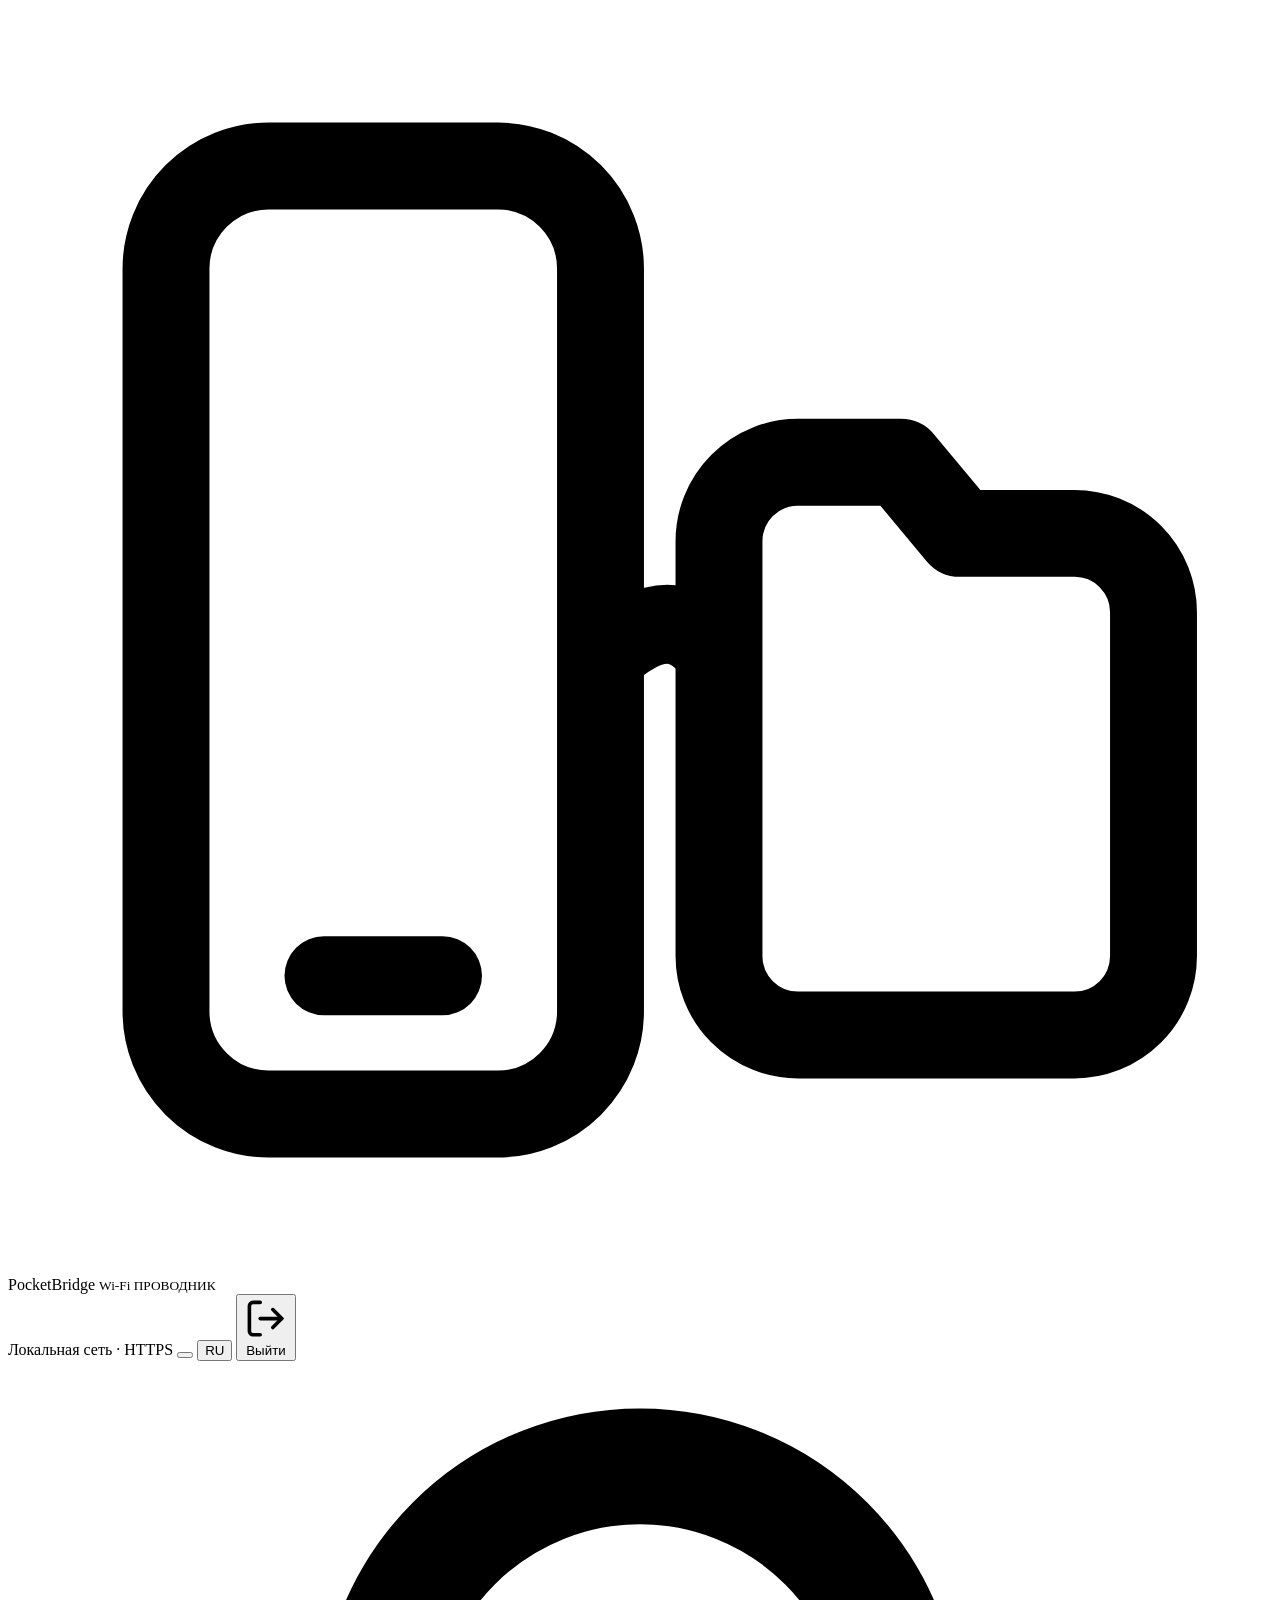
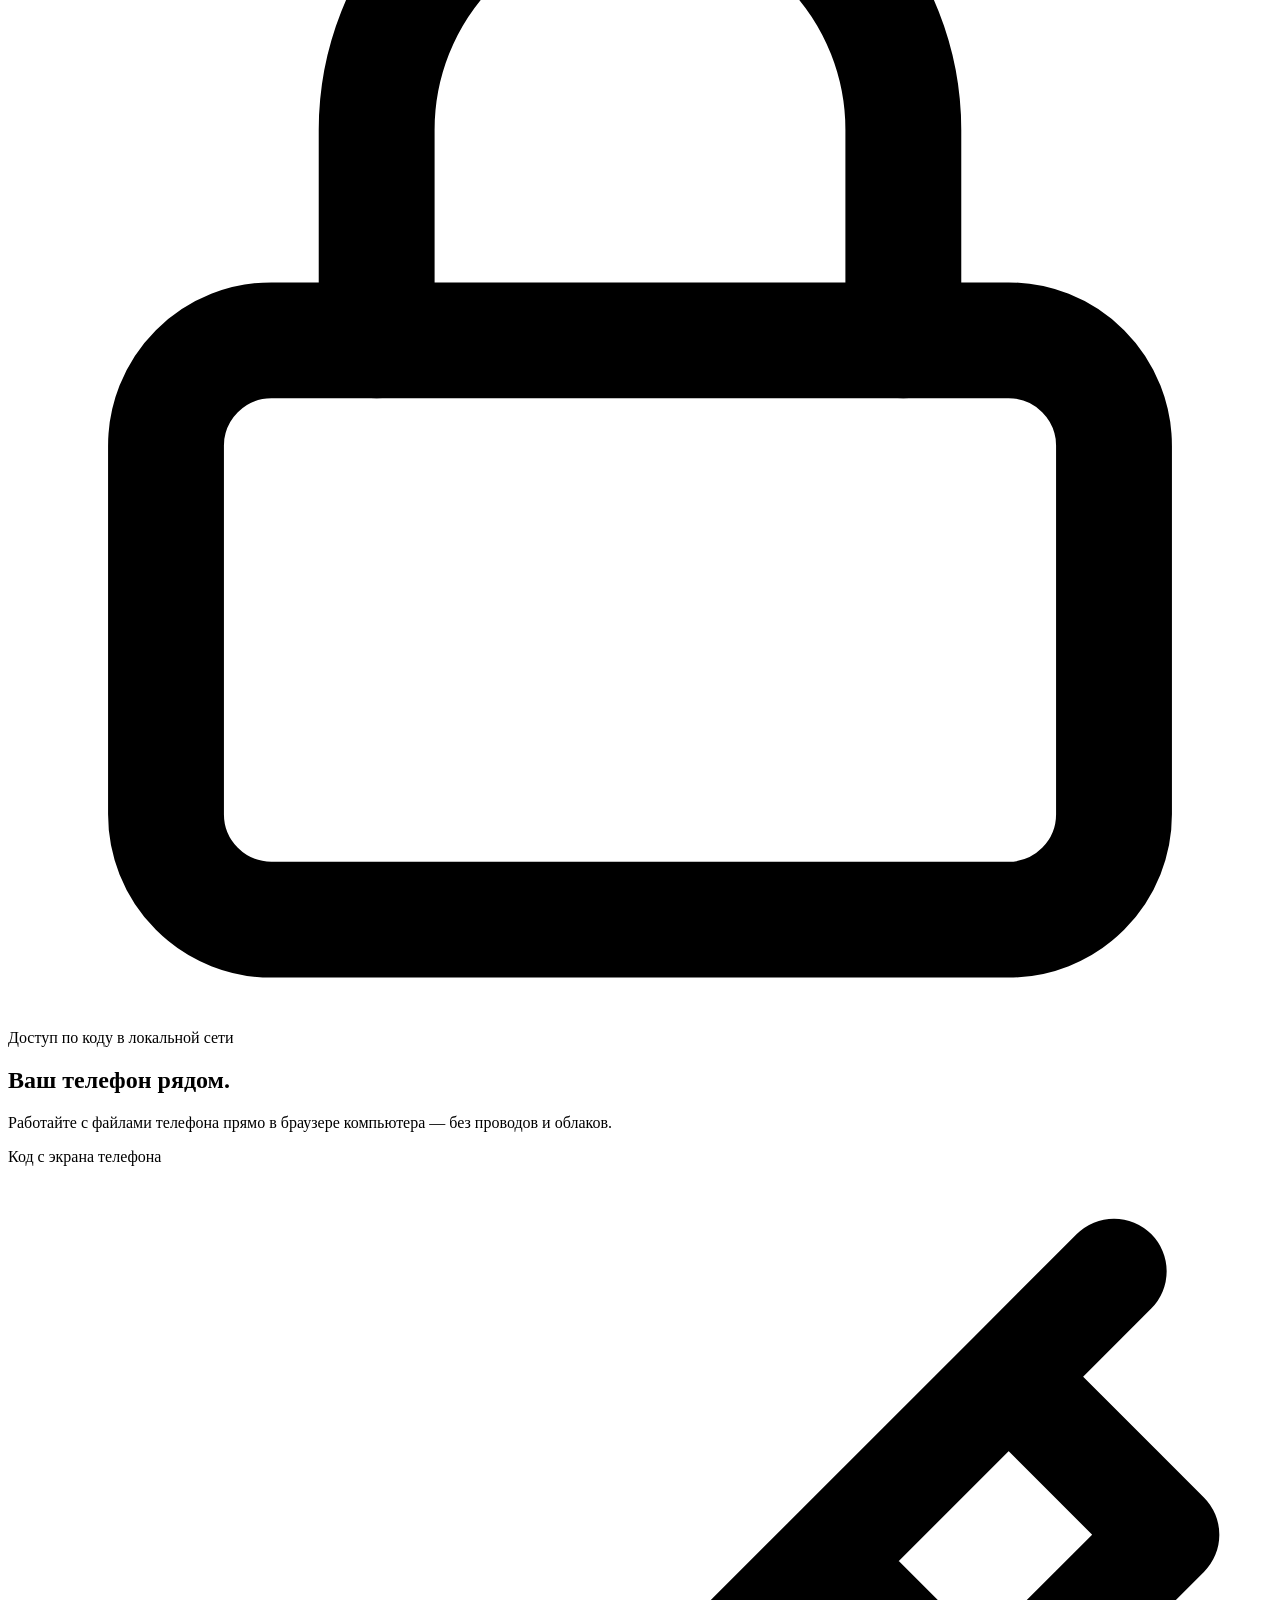
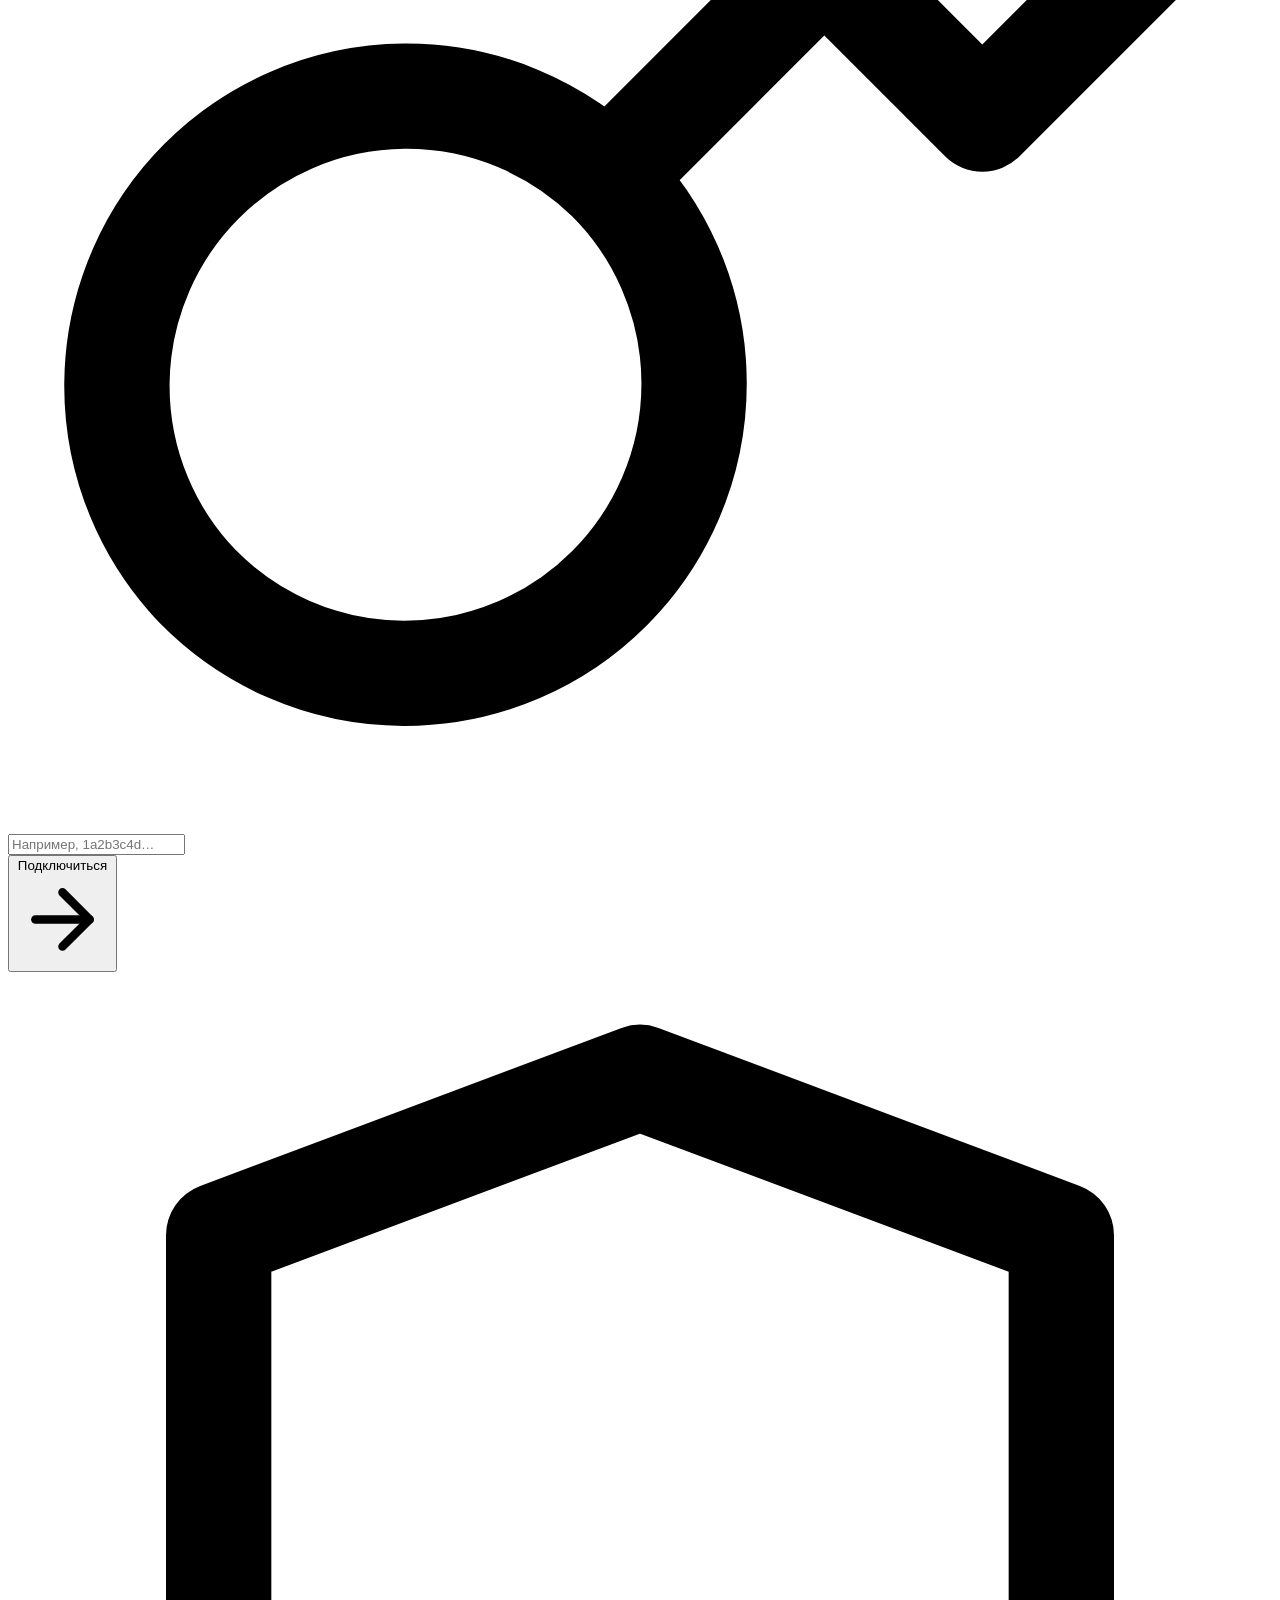
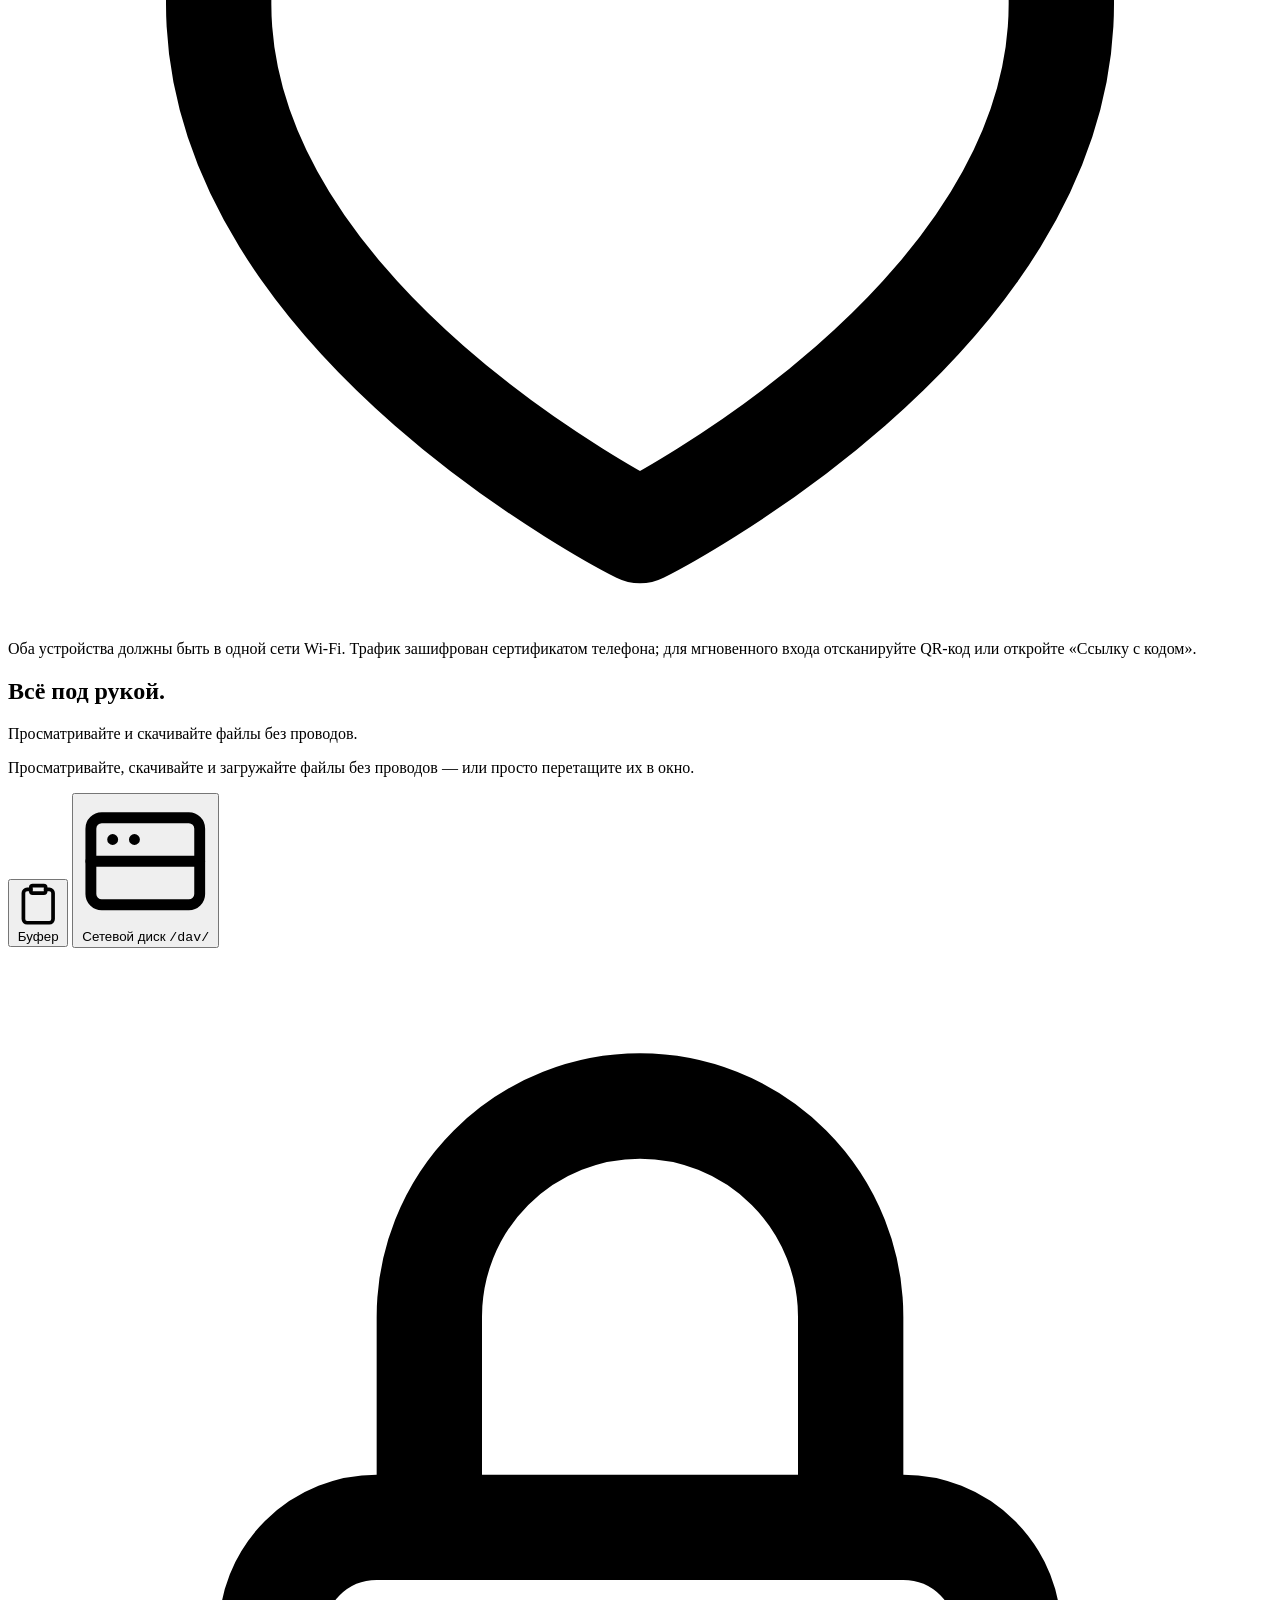
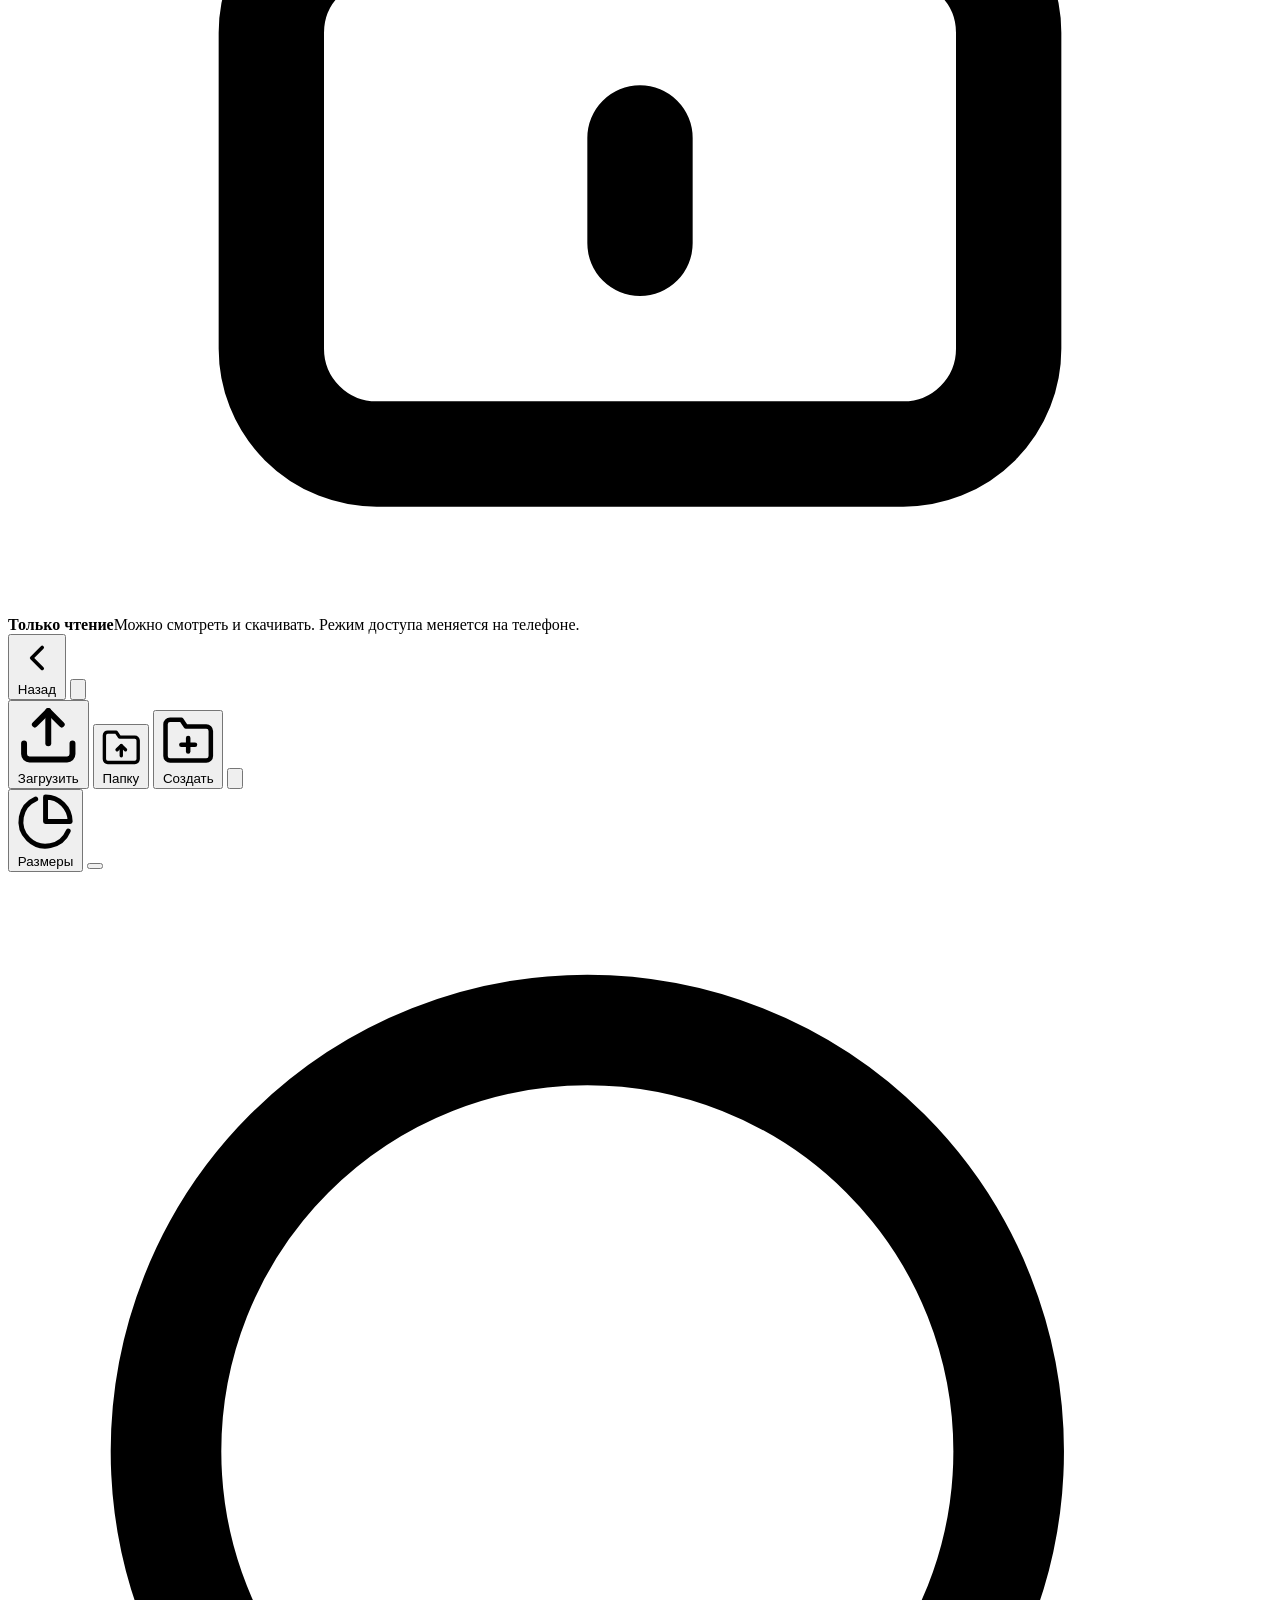
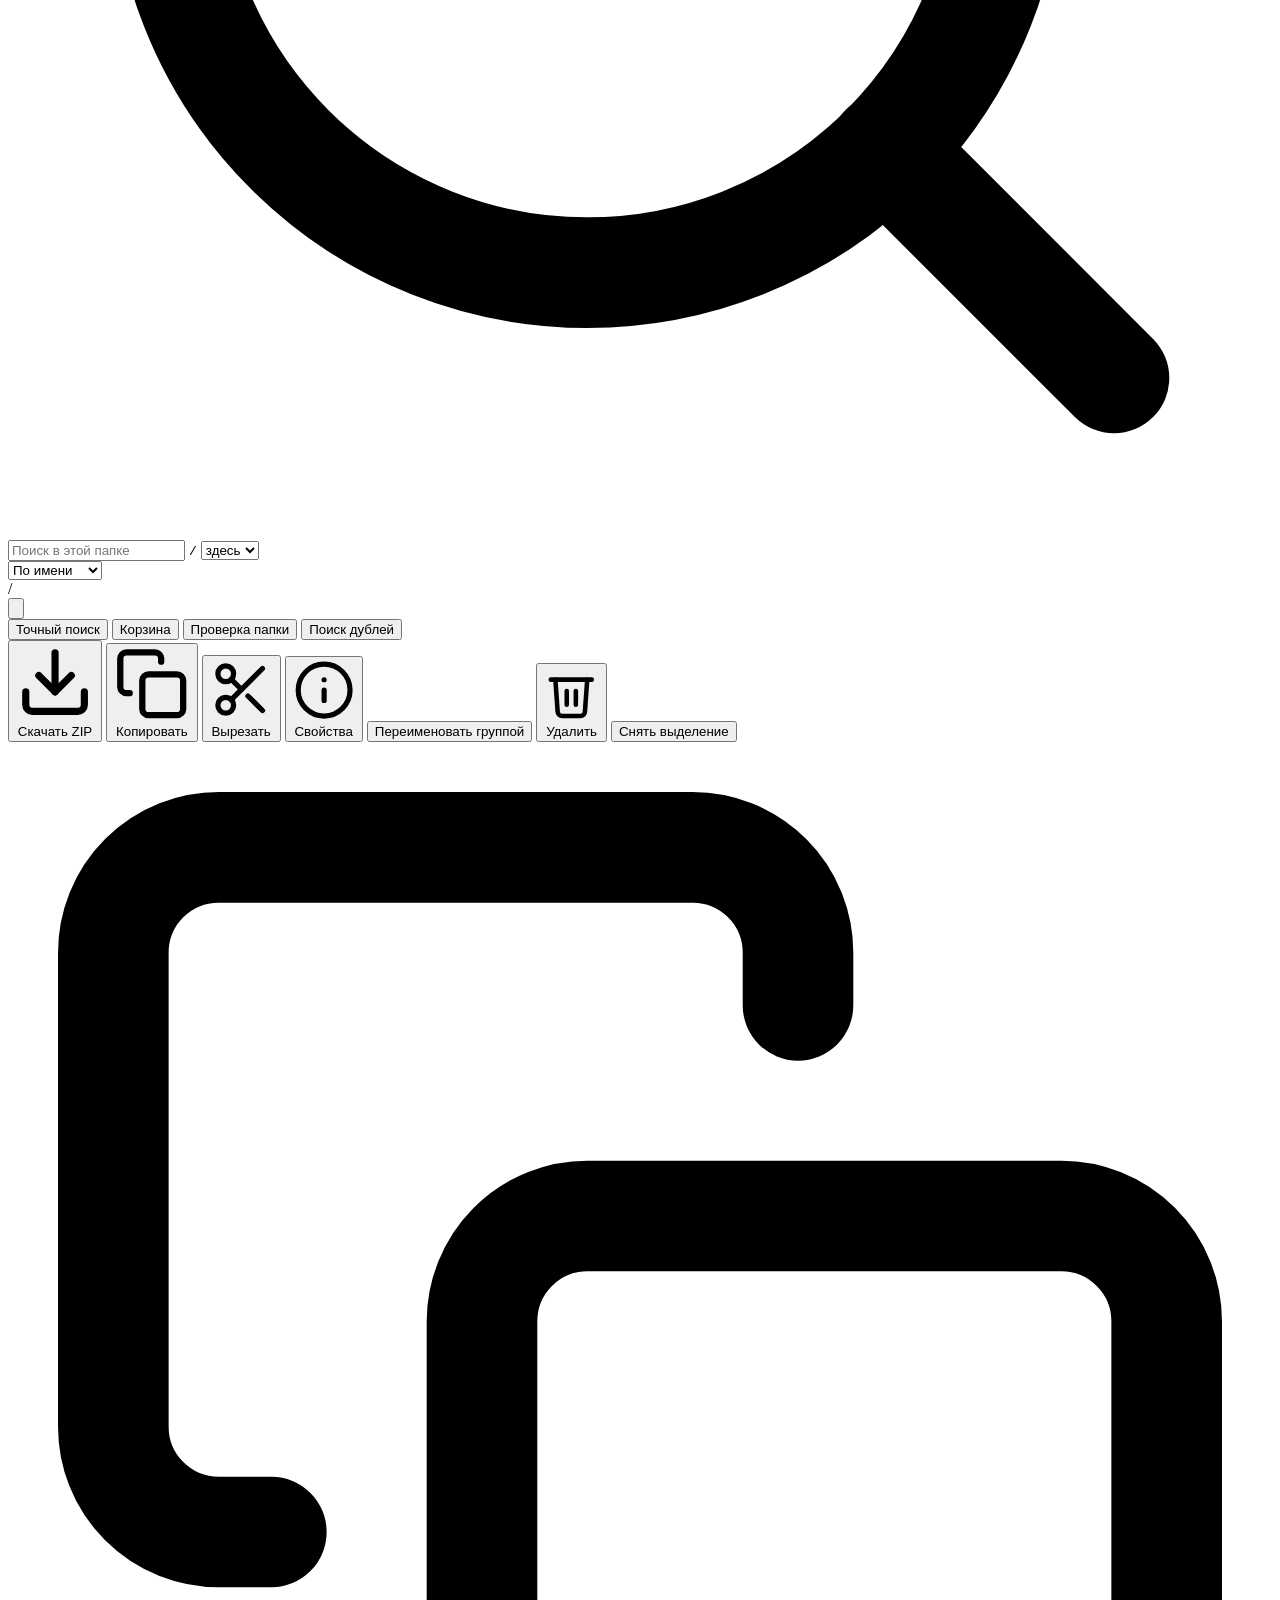
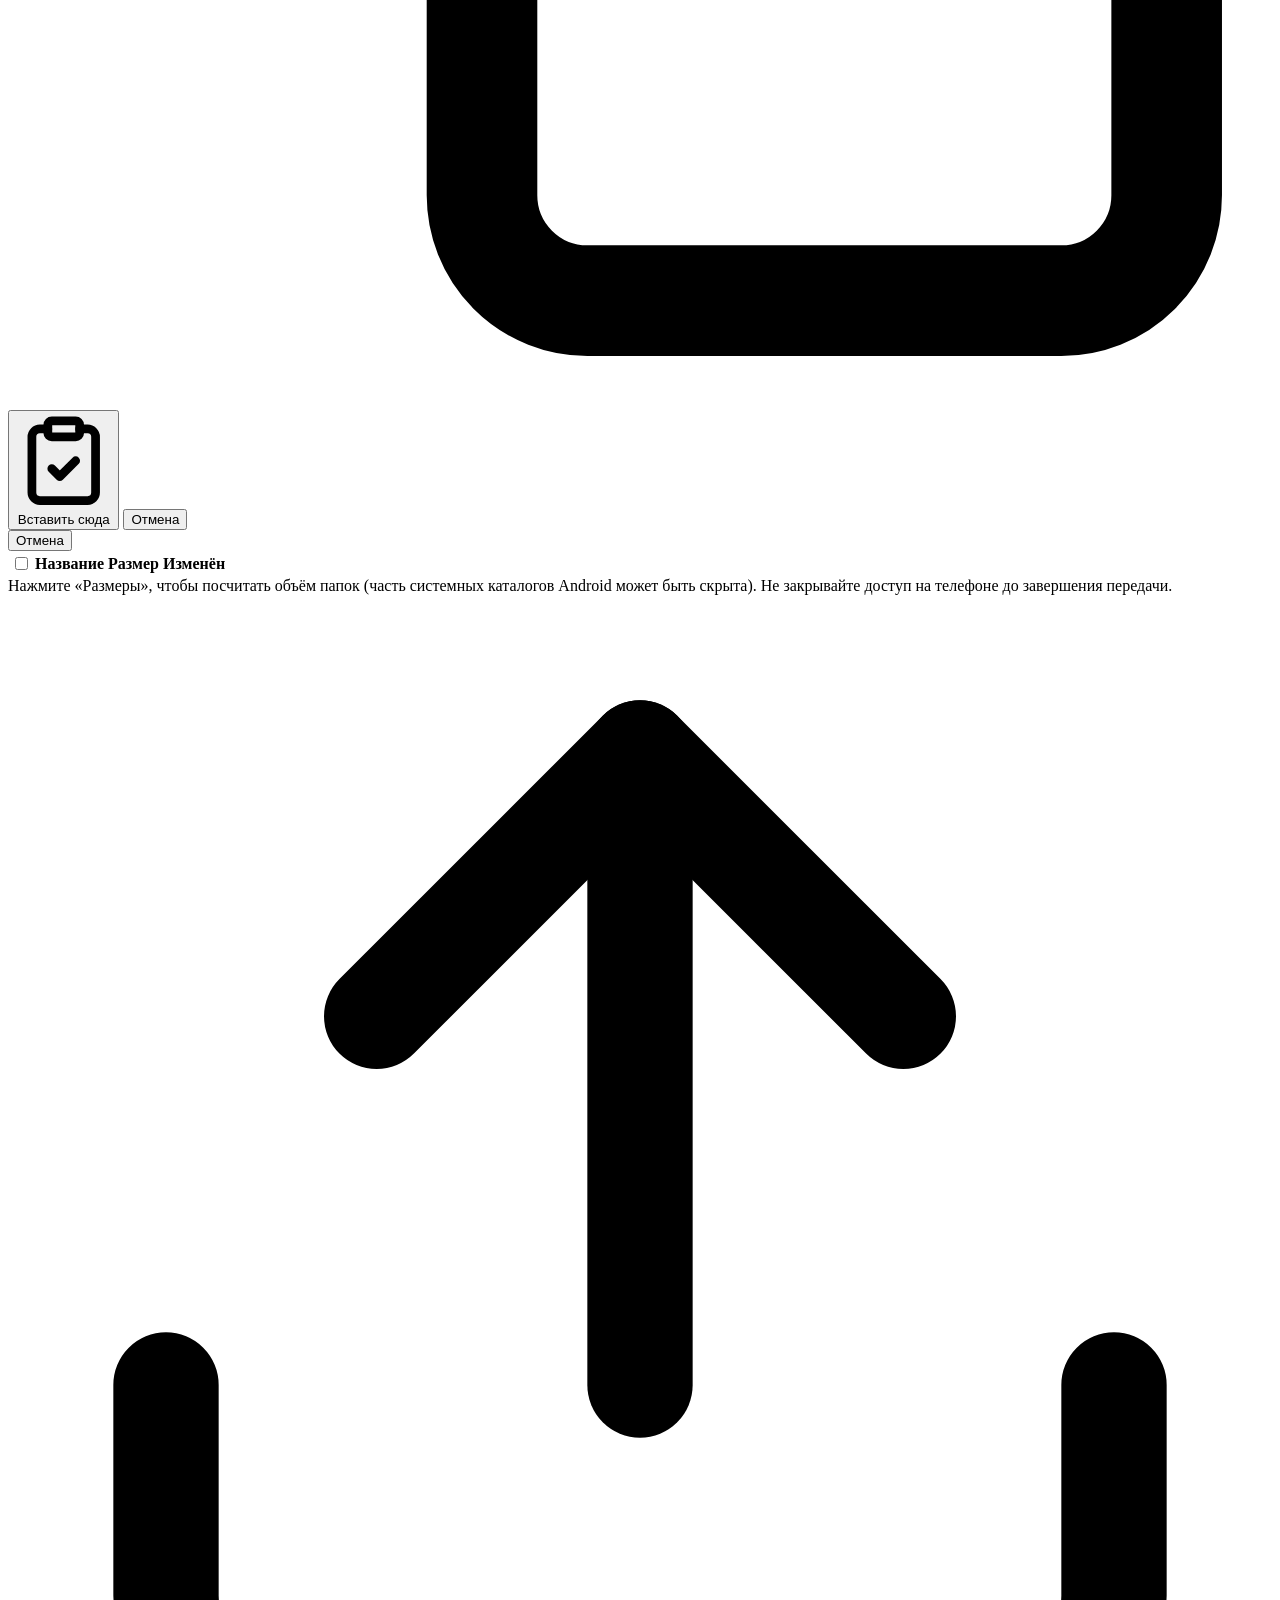
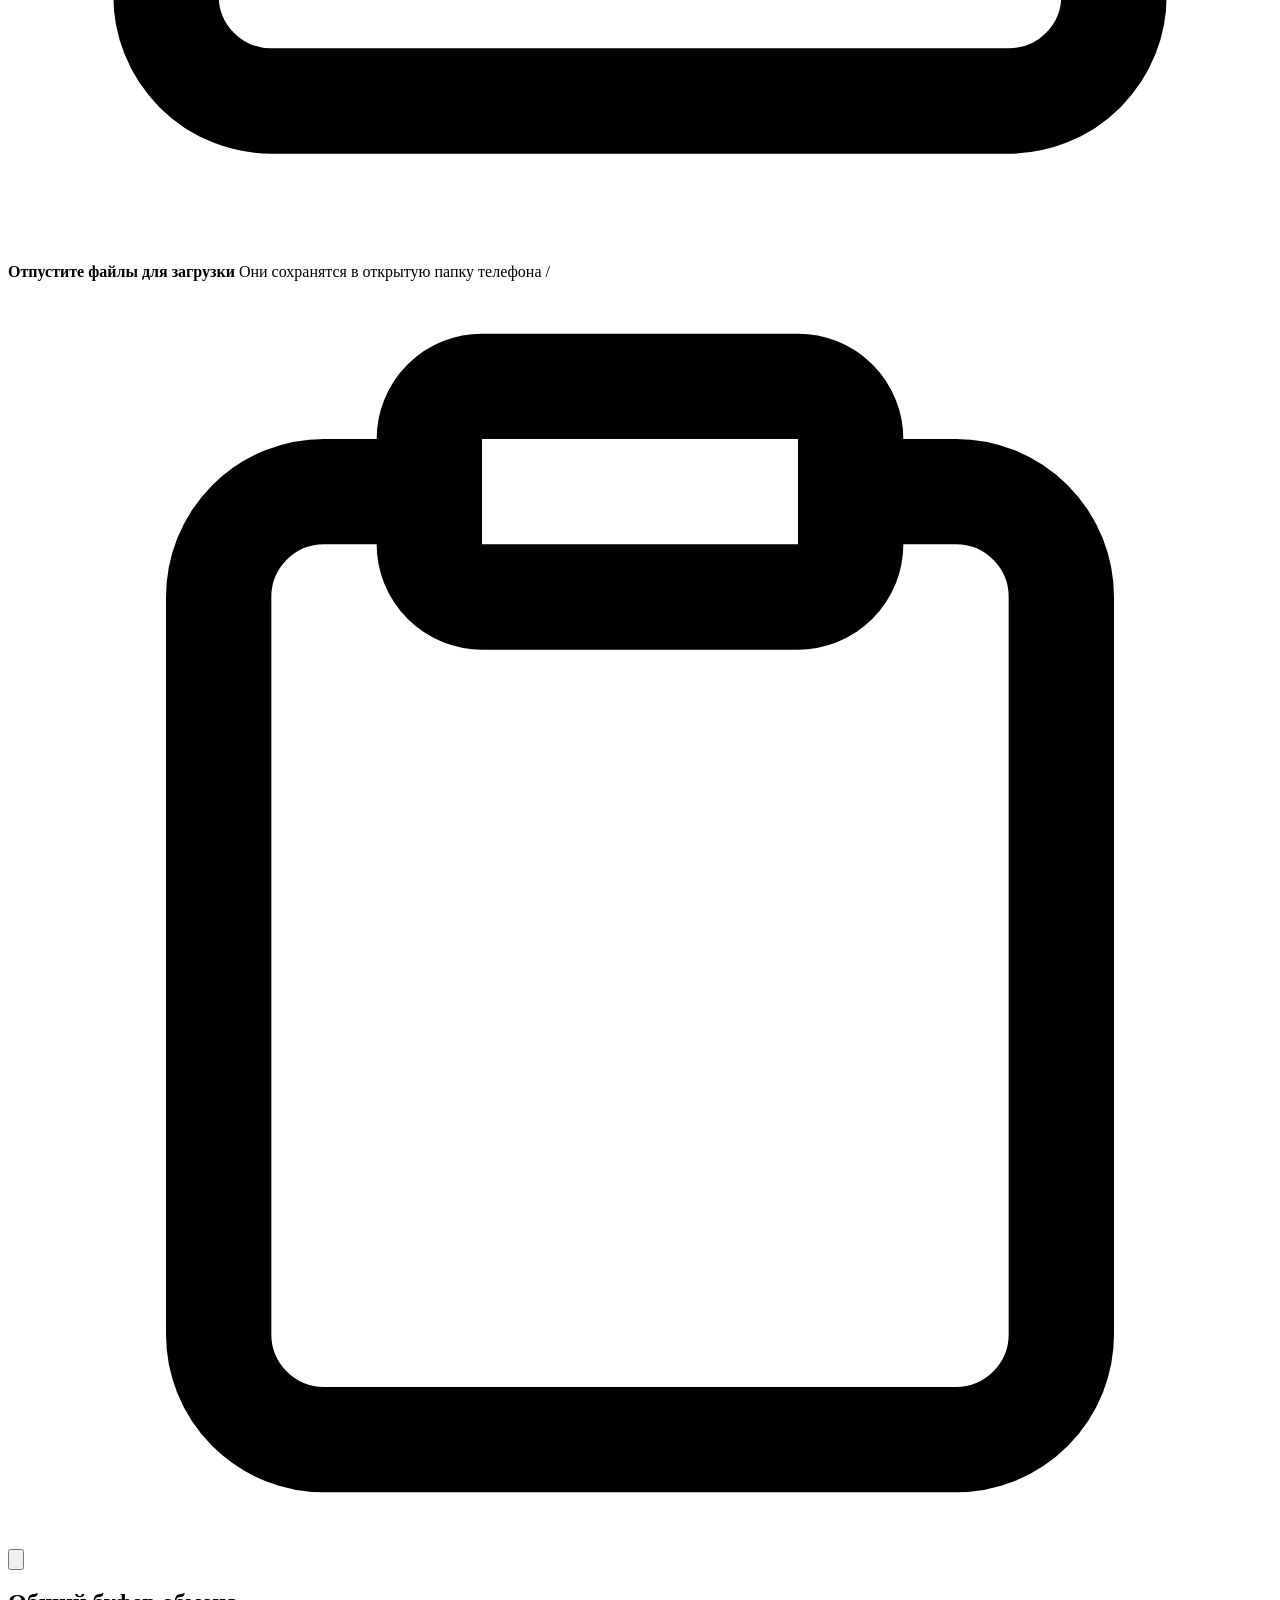
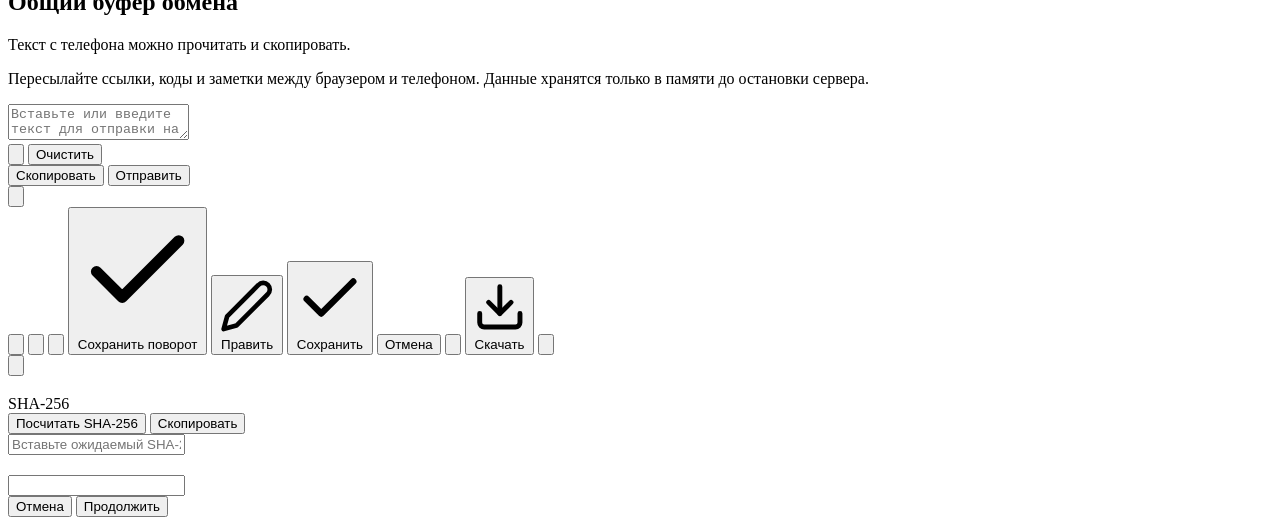
==== commit e2a63e7b: "Extract the PocketBridge web stylesheet unchanged" ====
--- a/app/src/main/assets/index.html
+++ b/app/src/main/assets/index.html
@@ -1,1182 +1,4 @@
-<!doctype html><html lang="ru"><head><meta charset="utf-8"><meta name="viewport" content="width=device-width,initial-scale=1"><title>PocketBridge · Файлы телефона</title><link rel="icon" type="image/svg+xml" href="data:image/svg+xml,%3Csvg xmlns='http://www.w3.org/2000/svg' viewBox='0 0 64 64'%3E%3Crect width='64' height='64' rx='15' fill='%230a171c'/%3E%3Crect x='13' y='13' width='17' height='38' rx='4' fill='%236ee7c0'/%3E%3Crect x='16' y='17' width='11' height='27' rx='2' fill='%230f2928'/%3E%3Cpath d='M35 25a3 3 0 0 1 3-3h5l2 2.5h6a3 3 0 0 1 3 3V42a3 3 0 0 1-3 3H38a3 3 0 0 1-3-3V25Z' fill='%236ee7c0'/%3E%3Cpath d='M32 32c3-3.5 6-5 9-5' fill='none' stroke='%23c4fbe5' stroke-width='2' stroke-linecap='round'/%3E%3C/svg%3E"><script>(function(){try{var s=localStorage.getItem('pb-theme'),l=localStorage.getItem('pb-lang');var th=s||(window.matchMedia&&matchMedia('(prefers-color-scheme: light)').matches?'light':'dark');document.documentElement.dataset.theme=th;if(l==='en')document.documentElement.lang='en'}catch(e){document.documentElement.dataset.theme='dark'}})();</script><style>
-:root{
-  --bg:#071015;
-  --bg-glow1:#0e2b31;
-  --bg-glow2:#0b2129;
-  --panel:#0d1920;
-  --panel2:#112028;
-  --panel3:#152730;
-  --border:#1e333b;
-  --border-strong:#29454e;
-  --text:#ecf6f4;
-  --text-soft:#b8cecb;
-  --muted:#7e9a98;
-  --faint:#587473;
-  --row-hover:#12232c;
-  --row-sel:#122f2b;
-  --row-sel-border:#23584d;
-  --accent:#6ee7c0;
-  --accent-hover:#8ef0cf;
-  --accent-ink:#08271f;
-  --accent-soft:#12322c;
-  --accent-text:#8ef0cf;
-  --ring:rgba(110,231,192,.22);
-  --danger:#ff9b90;
-  --danger-bg:#2d1d1e;
-  --danger-border:#593334;
-  --danger-solid:#e05a4f;
-  --danger-solid-hover:#eb6d62;
-  --danger-ink:#fff;
-  --ok:#7ce8c3;
-  --ok-bg:#0f2a24;
-  --warn:#f3c969;
-  --warn-bg:#292214;
-  --warn-border:#53421e;
-  --shimmer1:#0f1d25;
-  --shimmer2:#182c36;
-  --thumbbg:#09141a;
-  --input-bg:#09141a;
-  --shadow:0 1px 2px rgba(0,0,0,.35),0 24px 64px -16px rgba(0,0,0,.55);
-  --shadow-sm:0 8px 24px -6px rgba(0,0,0,.45);
-  --overlay:rgba(3,9,12,.82);
-  --code-bg:#091318;
-  --code-ink:#d9ece9;
-  --ic-folder-bg:#2b2716;--ic-folder:#f3c969;
-  --ic-img-bg:#122d27;--ic-img:#6ee7c0;
-  --ic-vid-bg:#231d33;--ic-vid:#b69df8;
-  --ic-aud-bg:#2f1b26;--ic-aud:#f593b8;
-  --ic-pdf-bg:#311c1c;--ic-pdf:#f88b82;
-  --ic-doc-bg:#152636;--ic-doc:#7cc0f8;
-  --ic-txt-bg:#18272e;--ic-txt:#9cc0c9;
-  --ic-zip-bg:#2a2317;--ic-zip:#eab368;
-  --ic-bin-bg:#18262c;--ic-bin:#84a3a6;
-  --chevron:url("data:image/svg+xml,%3Csvg xmlns='http://www.w3.org/2000/svg' width='12' height='12' viewBox='0 0 24 24' fill='none' stroke='%238aa5a3' stroke-width='2.4' stroke-linecap='round' stroke-linejoin='round'%3E%3Cpath d='m6 9 6 6 6-6'/%3E%3C/svg%3E");
-  color-scheme:dark;
-  font-family:Inter,-apple-system,BlinkMacSystemFont,"Segoe UI",Roboto,Helvetica,Arial,sans-serif;
-  color:var(--text);
-  background:var(--bg);
-  font-synthesis:none;
-  -webkit-font-smoothing:antialiased
-}
-[data-theme=light]{
-  --bg:#f2f7f5;
-  --bg-glow1:#d7efe7;
-  --bg-glow2:#e2eff4;
-  --panel:#ffffff;
-  --panel2:#f7fbf9;
-  --panel3:#eef5f2;
-  --border:#dce8e4;
-  --border-strong:#c5d9d3;
-  --text:#0e221e;
-  --text-soft:#2c4741;
-  --muted:#58756f;
-  --faint:#7f9b95;
-  --row-hover:#f3f9f7;
-  --row-sel:#e5f6f0;
-  --row-sel-border:#b4e3d3;
-  --accent:#0d9473;
-  --accent-hover:#0a7e62;
-  --accent-ink:#ffffff;
-  --accent-soft:#e3f6ef;
-  --accent-text:#0a755b;
-  --ring:rgba(13,148,115,.18);
-  --danger:#b83227;
-  --danger-bg:#fef1ef;
-  --danger-border:#f4c7c2;
-  --danger-solid:#c93b2f;
-  --danger-solid-hover:#b33126;
-  --danger-ink:#ffffff;
-  --ok:#0a755b;
-  --ok-bg:#e6f7f1;
-  --warn:#9f650b;
-  --warn-bg:#fef4dc;
-  --warn-border:#f1d393;
-  --shimmer1:#ecf4f1;
-  --shimmer2:#dff0ea;
-  --thumbbg:#eaf2ef;
-  --input-bg:#ffffff;
-  --shadow:0 1px 3px rgba(12,42,34,.05),0 18px 48px -14px rgba(12,42,34,.09);
-  --shadow-sm:0 10px 26px -8px rgba(12,42,34,.14);
-  --overlay:rgba(10,28,24,.52);
-  --code-bg:#fbfdfc;
-  --code-ink:#18302b;
-  --ic-folder-bg:#fef3d6;--ic-folder:#b77912;
-  --ic-img-bg:#dff6ee;--ic-img:#0d8a6a;
-  --ic-vid-bg:#efeafd;--ic-vid:#6d47d9;
-  --ic-aud-bg:#fde8f0;--ic-aud:#c43670;
-  --ic-pdf-bg:#fee8e6;--ic-pdf:#c9382c;
-  --ic-doc-bg:#e4f1fe;--ic-doc:#1d6ec9;
-  --ic-txt-bg:#eaf1f4;--ic-txt:#486975;
-  --ic-zip-bg:#fdf0dc;--ic-zip:#b56b14;
-  --ic-bin-bg:#ebf1f0;--ic-bin:#567370;
-  --chevron:url("data:image/svg+xml,%3Csvg xmlns='http://www.w3.org/2000/svg' width='12' height='12' viewBox='0 0 24 24' fill='none' stroke='%2358756f' stroke-width='2.4' stroke-linecap='round' stroke-linejoin='round'%3E%3Cpath d='m6 9 6 6 6-6'/%3E%3C/svg%3E");
-  color-scheme:light
-}
-
-*{box-sizing:border-box}
-body{
-  margin:0;
-  min-height:100vh;
-  background:
-    radial-gradient(900px 500px at 8% -6%,var(--bg-glow1) 0,transparent 62%),
-    radial-gradient(760px 440px at 95% -8%,var(--bg-glow2) 0,transparent 58%),
-    var(--bg);
-  color:var(--text)
-}
-button,input,select{font:inherit;color:inherit}
-button{cursor:pointer}
-button:disabled{cursor:not-allowed;opacity:.42}
-:focus-visible{outline:none;box-shadow:0 0 0 3px var(--ring)}
-.hidden,[hidden]{display:none!important}
-.svg{width:16px;height:16px;flex:none;display:block}
-.svg-sm{width:14px;height:14px;flex:none;display:block}
-.svg-lg{width:20px;height:20px;flex:none;display:block}
-
-/* ---------- анимации, индикаторы и плавность ---------- */
-@keyframes pbSpin{to{transform:rotate(360deg)}}
-@keyframes pbPulse{0%,100%{box-shadow:0 0 0 3px var(--ring);opacity:1}50%{box-shadow:0 0 0 6px transparent;opacity:.78}}
-@keyframes pbBarSlide{0%{transform:translateX(-110%) scaleX(.35)}50%{transform:translateX(35%) scaleX(.65)}100%{transform:translateX(210%) scaleX(.35)}}
-@keyframes pbShimmer{0%{background-position:200% 0}100%{background-position:-200% 0}}
-@keyframes pbSheen{0%{transform:translateX(-100%)}100%{transform:translateX(220%)}}
-@keyframes pbEnter{from{opacity:0;transform:translateY(10px)}to{opacity:1;transform:none}}
-@keyframes pbRowIn{from{opacity:0;transform:translateY(5px)}to{opacity:1;transform:none}}
-@keyframes pbPopIn{from{opacity:0;transform:scale(.96) translateY(6px)}to{opacity:1;transform:none}}
-@keyframes pbFadeIn{from{opacity:0}to{opacity:1}}
-@keyframes pbSlideDown{from{opacity:0;transform:translateY(-4px)}to{opacity:1;transform:none}}
-@keyframes pbToastIn{from{opacity:0;transform:translateY(10px) scale(.97)}to{opacity:1;transform:none}}
-@keyframes pbToastOut{from{opacity:1;transform:none}to{opacity:0;transform:translateY(6px) scale(.97)}}
-@keyframes pbShake{0%,100%{transform:translateX(0)}20%{transform:translateX(-6px)}45%{transform:translateX(5px)}70%{transform:translateX(-3px)}88%{transform:translateX(2px)}}
-@keyframes pbFloat{0%,100%{transform:translateY(0)}50%{transform:translateY(-6px)}}
-@keyframes pbEq{0%,100%{transform:scaleY(.28)}50%{transform:scaleY(1)}}
-
-html.theme-anim,html.theme-anim body,html.theme-anim .panel,html.theme-anim .bar,
-html.theme-anim .pathbar,html.theme-anim .card,html.theme-anim .btn,html.theme-anim .netpill,
-html.theme-anim .davpill,html.theme-anim .storagepill{
-  transition:background-color .22s ease,border-color .22s ease,color .18s ease,box-shadow .22s ease!important
-}
-
-::-webkit-scrollbar{width:9px;height:9px}
-::-webkit-scrollbar-track{background:transparent}
-::-webkit-scrollbar-thumb{background:var(--border-strong);border-radius:999px;border:2px solid transparent;background-clip:content-box}
-::-webkit-scrollbar-thumb:hover{background:var(--faint);border:2px solid transparent;background-clip:content-box}
-
-.page-loader,.panel-loader{
-  position:relative;height:2.5px;overflow:hidden;pointer-events:none;
-  opacity:0;transition:opacity .18s ease;background:transparent
-}
-.page-loader{position:fixed;top:0;left:0;right:0;z-index:200;height:2.5px}
-.panel-loader{position:absolute;top:0;left:0;right:0;z-index:8;height:2.5px}
-.page-loader.is-active,.panel-loader.is-active{opacity:1;background:var(--accent-soft)}
-.page-loader::after,.panel-loader::after{
-  content:"";position:absolute;inset:0;width:48%;border-radius:999px;
-  background:linear-gradient(90deg,transparent,var(--accent),var(--accent-hover),transparent);
-  transform:translateX(-110%)
-}
-.page-loader.is-active::after,.panel-loader.is-active::after{animation:pbBarSlide 1.15s cubic-bezier(.4,0,.2,1) infinite}
-
-.spinner{
-  width:14px;height:14px;border-radius:50%;flex:none;display:inline-block;
-  border:2px solid currentColor;border-right-color:transparent;
-  animation:pbSpin .68s linear infinite
-}
-.spinner.lg{width:30px;height:30px;border-width:2.6px;color:var(--accent)}
-.btn.is-spinning svg{animation:pbSpin .68s linear infinite}
-.btn.is-ok{border-color:var(--accent)!important;color:var(--accent-text)!important;background:var(--accent-soft)!important}
-.btn.primary.is-ok{background:var(--accent)!important;color:var(--accent-ink)!important}
-.shake{animation:pbShake .32s cubic-bezier(.36,.07,.19,.97)}
-.enter-anim{animation:pbEnter .26s cubic-bezier(.22,1,.36,1) both}
-
-/* ---------- каркас и шапка ---------- */
-.shell{max-width:1380px;margin:0 auto;padding:20px 28px 52px}
-.top{display:flex;justify-content:space-between;align-items:center;gap:12px;margin-bottom:24px}
-.brand{display:flex;align-items:center;gap:12px;min-width:0}
-.brandicon{
-  width:40px;height:40px;border-radius:12px;flex:none;
-  display:grid;place-items:center;
-  background:linear-gradient(145deg,var(--accent),var(--accent-hover));
-  color:var(--accent-ink);
-  box-shadow:0 4px 14px -4px var(--ring)
-}
-.brandicon svg{width:24px;height:24px}
-.brandtext{min-width:0}
-.brandtitle{display:block;font-size:15px;font-weight:700;letter-spacing:-.02em;white-space:nowrap;overflow:hidden;text-overflow:ellipsis}
-.brand small{display:block;font-size:10.5px;letter-spacing:.12em;text-transform:uppercase;color:var(--muted);margin-top:2px;font-weight:600}
-.topright{display:flex;align-items:center;gap:8px;flex:none}
-.netpill{
-  display:inline-flex;align-items:center;gap:8px;
-  padding:7px 12px;border-radius:999px;
-  background:var(--panel);border:1px solid var(--border);
-  font-size:12px;color:var(--muted);font-weight:500;margin-right:2px
-}
-.dot{width:7px;height:7px;border-radius:50%;background:var(--accent);box-shadow:0 0 0 3px var(--ring);flex:none;animation:pbPulse 2.6s ease-in-out infinite}
-.netpill.is-busy .dot{animation:pbPulse .9s ease-in-out infinite}
-
-/* ---------- кнопки и поля ---------- */
-.btn{
-  display:inline-flex;align-items:center;justify-content:center;gap:7px;
-  height:36px;padding:0 12px;
-  border:1px solid var(--border);border-radius:10px;
-  background:var(--panel3);color:var(--text);
-  font-size:13px;font-weight:600;line-height:1;white-space:nowrap
-}
-html.ready .btn{transition:background .15s ease,border-color .15s ease,color .15s ease,transform .1s cubic-bezier(.22,1,.36,1),box-shadow .15s ease}
-.btn:hover:not(:disabled){background:var(--row-hover);border-color:var(--border-strong)}
-.btn:active:not(:disabled){transform:scale(.975)}
-.btn.icon-only{width:36px;padding:0}
-.btn.primary{background:var(--accent);color:var(--accent-ink);border-color:var(--accent);box-shadow:0 2px 10px -3px var(--ring)}
-.btn.primary:hover:not(:disabled){background:var(--accent-hover);border-color:var(--accent-hover);box-shadow:0 6px 18px -5px var(--ring)}
-.btn.danger{color:var(--danger);border-color:var(--danger-border);background:var(--danger-bg)}
-.btn.danger:hover:not(:disabled){border-color:var(--danger)}
-.btn.ghost{background:var(--panel);border-color:var(--border)}
-.btn.ghost:hover:not(:disabled){background:var(--panel3)}
-#up svg,.loginbox .primary svg{transition:transform .16s cubic-bezier(.22,1,.36,1)}
-#up:hover:not(:disabled) svg{transform:translateX(-2px)}
-.loginbox .primary:hover:not(:disabled) svg{transform:translateX(2.5px)}
-.themeBtn{height:36px;min-width:36px;padding:0 10px;font-size:12px;font-weight:700;letter-spacing:.02em;background:var(--panel)}
-.brandicon{transition:transform .2s cubic-bezier(.22,1,.36,1),box-shadow .2s ease}
-.brand:hover .brandicon{transform:translateY(-1px) scale(1.03)}
-.sizebadge{
-  display:inline-flex;align-items:center;justify-content:center;
-  padding:1px 6px;border-radius:999px;font-size:10.5px;font-weight:700;
-  background:var(--accent-soft);color:var(--accent-text);font-variant-numeric:tabular-nums
-}
-
-.panel{
-  position:relative;background:var(--panel);border:1px solid var(--border);border-radius:18px;
-  box-shadow:inset 0 1px 0 rgba(255,255,255,.035),var(--shadow);overflow:hidden
-}
-[data-theme=light] .panel{box-shadow:inset 0 1px 0 rgba(255,255,255,.8),var(--shadow)}
-
-/* ---------- экран входа ---------- */
-.loginwrap{display:flex;align-items:center;justify-content:center;min-height:calc(100vh - 130px);padding:12px 0 28px}
-.loginbox{width:min(450px,100%);padding:34px 32px 30px}
-.loginbadge{
-  display:inline-flex;align-items:center;gap:7px;
-  padding:5px 11px;border-radius:999px;
-  background:var(--accent-soft);color:var(--accent-text);
-  font-size:11px;font-weight:700;letter-spacing:.04em
-}
-.loginbox h1{font-size:28px;letter-spacing:-.035em;margin:16px 0 8px;line-height:1.15}
-.sub{font-size:14px;color:var(--muted);margin:0;line-height:1.55}
-.loginbox .sub{margin-bottom:24px}
-.label{display:block;font-size:11px;letter-spacing:.09em;color:var(--muted);text-transform:uppercase;margin-bottom:8px;font-weight:700}
-.codefield{position:relative;display:flex;align-items:center}
-.codefield .fieldicon{position:absolute;left:14px;color:var(--faint);pointer-events:none}
-.codefield input{
-  width:100%;height:46px;padding:0 14px 0 42px;
-  background:var(--input-bg);border:1px solid var(--border-strong);border-radius:12px;
-  color:var(--text);font-size:15px;font-family:ui-monospace,SFMono-Regular,Consolas,monospace;
-  letter-spacing:.02em;outline:none
-}
-.codefield input::placeholder{font-family:Inter,-apple-system,BlinkMacSystemFont,"Segoe UI",sans-serif;letter-spacing:0;color:var(--faint)}
-.codefield input:focus{border-color:var(--accent);box-shadow:0 0 0 3px var(--ring)}
-.loginbox .primary{width:100%;height:46px;margin-top:12px;border-radius:12px;font-size:14px}
-#loginError{margin-top:12px;padding:10px 12px;border-radius:10px;background:var(--danger-bg);border:1px solid var(--danger-border);color:var(--danger);font-size:13px;font-weight:500}
-#loginError:empty{display:none}
-.loginhelp{
-  display:flex;gap:10px;align-items:flex-start;
-  border-top:1px solid var(--border);margin-top:22px;padding-top:16px;
-  color:var(--muted);font-size:12px;line-height:1.55
-}
-.loginhelp svg{color:var(--accent-text);margin-top:2px;flex:none}
-
-/* ---------- заголовок рабочей области ---------- */
-.hero{display:flex;align-items:center;justify-content:space-between;gap:14px;margin-bottom:16px;flex-wrap:wrap}
-.heromain{min-width:0;flex:1 1 300px}
-.hero h1{font-size:24px;letter-spacing:-.035em;margin:0 0 3px;line-height:1.2}
-.hero .sub{font-size:13.5px}
-.herometa{display:flex;align-items:center;gap:8px;flex-wrap:wrap}
-.storagepill{
-  display:inline-flex;align-items:center;gap:9px;
-  height:34px;padding:0 13px;border-radius:999px;
-  background:var(--panel);border:1px solid var(--border);
-  color:var(--text-soft);font-size:12px;font-weight:500;font-variant-numeric:tabular-nums
-}
-.storagepill .strack{width:54px;height:6px;border-radius:999px;background:var(--panel3);overflow:hidden;border:1px solid var(--border);flex:none}
-.storagepill .sfill{height:100%;width:0%;border-radius:999px;background:var(--accent);transition:width .55s cubic-bezier(.22,1,.36,1),background-color .25s ease}
-.storagepill .sfill.warn{background:var(--warn)}
-.storagepill .sfill.high{background:var(--danger-solid)}
-.storagepill .stext{white-space:nowrap}
-.davpill{
-  display:inline-flex;align-items:center;gap:8px;
-  height:34px;padding:0 13px;border-radius:999px;
-  background:var(--panel);border:1px solid var(--border);
-  color:var(--text-soft);font-size:12px;font-weight:500;
-  transition:border-color .15s ease,background .15s ease,color .15s ease,transform .1s ease
-}
-.davpill:hover{border-color:var(--accent);color:var(--text);background:var(--panel2)}
-.davpill:active{transform:scale(.98)}
-.davpill.copied{border-color:var(--accent);background:var(--accent-soft);color:var(--accent-text)}
-.davpill code{font-family:ui-monospace,SFMono-Regular,Consolas,monospace;font-size:11.5px;color:var(--accent-text);font-weight:600}
-.clipbtn{position:relative}
-.clipbtn .clipdot{
-  width:7px;height:7px;border-radius:50%;background:var(--accent);
-  box-shadow:0 0 0 3px var(--ring);flex:none
-}
-.clipbtn.has-clip{border-color:var(--row-sel-border);color:var(--text)}
-
-.pathright{display:flex;align-items:center;gap:6px;flex:none}
-.pinbtn{
-  width:26px;height:26px;border-radius:8px;border:1px solid var(--border);
-  background:var(--panel2);color:var(--muted);display:inline-grid;place-items:center;
-  transition:background .14s ease,border-color .14s ease,color .14s ease,transform .1s ease
-}
-.pinbtn:hover{color:var(--text);border-color:var(--border-strong);background:var(--panel3)}
-.pinbtn:active{transform:scale(.94)}
-.pinbtn.is-pinned{background:var(--accent-soft);border-color:var(--row-sel-border);color:var(--accent-text)}
-.pinbtn.is-pinned svg{fill:currentColor}
-
-.bookmarksbar{
-  display:flex;align-items:center;gap:6px;padding:7px 18px;
-  border-bottom:1px solid var(--border);background:var(--panel);
-  overflow-x:auto;scrollbar-width:none;-webkit-overflow-scrolling:touch
-}
-.bookmarksbar::-webkit-scrollbar{display:none}
-.bmchip{
-  display:inline-flex;align-items:center;gap:5px;flex:none;
-  height:27px;padding:0 10px;border-radius:8px;
-  border:1px solid var(--border);background:var(--panel2);
-  color:var(--text-soft);font-size:11.5px;font-weight:600;white-space:nowrap;
-  transition:background .14s ease,border-color .14s ease,color .14s ease,transform .1s ease
-}
-.bmchip:hover{color:var(--text);border-color:var(--border-strong);background:var(--panel3)}
-.bmchip:active{transform:scale(.97)}
-.bmchip.active{background:var(--accent-soft);border-color:var(--row-sel-border);color:var(--accent-text)}
-.bmchip svg{width:12.5px;height:12.5px;color:var(--muted);flex:none}
-.bmchip.active svg,.bmchip.is-pin svg{color:var(--accent-text)}
-.bmchip .bmx{
-  display:inline-grid;place-items:center;width:15px;height:15px;margin-left:1px;margin-right:-3px;
-  border-radius:50%;color:var(--muted);font-size:12px;line-height:1;opacity:.7
-}
-.bmchip .bmx:hover{opacity:1;background:var(--danger-bg);color:var(--danger)}
-
-.clipbar{
-  background:var(--panel2);display:flex;align-items:center;gap:8px;padding:9px 18px;
-  border-bottom:1px solid var(--border);flex-wrap:wrap;
-  animation:pbSlideDown .16s cubic-bezier(.22,1,.36,1)
-}
-.clipbar .clipinfo{display:inline-flex;align-items:center;gap:7px;min-width:0;margin-right:auto;font-size:12.5px;color:var(--text)}
-.clipbar .clipinfo svg{color:var(--accent-text);flex:none}
-.clipbar .cliphint{color:var(--muted);font-size:12px;overflow:hidden;text-overflow:ellipsis;white-space:nowrap;max-width:340px}
-.clipbar .btn{height:31px;padding:0 11px;font-size:12px}
-
-tbody tr.is-cut,.card.is-cut{opacity:.52}
-tbody tr.is-dragging,.card.is-dragging{opacity:.4}
-tbody tr.drop-target{background:var(--accent-soft)!important;outline:2px dashed var(--accent);outline-offset:-2px}
-.card.drop-target,.crumbs button.drop-target,.bmchip.drop-target{
-  border-color:var(--accent)!important;background:var(--accent-soft)!important;
-  color:var(--accent-text)!important;box-shadow:0 0 0 2px var(--ring)
-}
-
-.clip-dialog{width:min(520px,100%)}
-.clip-head{display:flex;align-items:center;justify-content:space-between;gap:10px}
-.clip-meta{font-size:11.5px;color:var(--muted);margin-top:10px;display:flex;justify-content:space-between;gap:8px;font-variant-numeric:tabular-nums}
-.clip-area{
-  width:100%;min-height:126px;max-height:46vh;resize:vertical;margin-top:8px;padding:11px 13px;
-  background:var(--input-bg);border:1px solid var(--border-strong);border-radius:12px;
-  color:var(--text);outline:none;font:13.5px/1.55 Inter,-apple-system,BlinkMacSystemFont,"Segoe UI",sans-serif
-}
-.clip-area:focus{border-color:var(--accent);box-shadow:0 0 0 3px var(--ring)}
-.clip-actions{display:flex;align-items:center;justify-content:space-between;gap:8px;margin-top:16px;flex-wrap:wrap}
-.clip-actions-right{display:flex;align-items:center;gap:8px;flex-wrap:wrap;margin-left:auto}
-.clip-actions .btn{height:37px;padding:0 13px}
-
-/* ---------- панель инструментов ---------- */
-.bar{
-  padding:14px 18px;
-  display:flex;align-items:center;gap:8px;flex-wrap:wrap;
-  border-bottom:1px solid var(--border);
-  background:var(--panel2)
-}
-.bargroup{display:flex;align-items:center;gap:6px}
-.vsep{width:1px;height:22px;background:var(--border);margin:0 2px;flex:none}
-.spacer{flex:1;min-width:4px}
-.searchgroup{display:flex;align-items:center;gap:8px;flex:0 1 auto}
-.searchbox{
-  display:flex;align-items:center;height:36px;
-  background:var(--input-bg);border:1px solid var(--border);border-radius:10px;
-  padding-left:10px;overflow:hidden;min-width:0;
-  transition:border-color .15s ease,box-shadow .15s ease
-}
-.searchbox:focus-within{border-color:var(--accent);box-shadow:0 0 0 3px var(--ring)}
-.searchbox .sicon{color:var(--faint);flex:none;transition:color .15s ease}
-.searchbox:focus-within .sicon{color:var(--accent-text)}
-.searchbox .kbdhint{
-  font:600 10.5px/1 ui-monospace,SFMono-Regular,Consolas,monospace;
-  color:var(--faint);border:1px solid var(--border);background:var(--panel2);
-  border-radius:5px;padding:3px 5px;margin-right:6px;pointer-events:none;flex:none;
-  transition:opacity .12s ease
-}
-.searchbox:focus-within .kbdhint,.searchbox.has-val .kbdhint,.searchbox.is-searching .kbdhint{display:none}
-.searchbox.is-searching .sicon{color:var(--accent-text);animation:pbPulse 1s ease-in-out infinite;border-radius:50%}
-.searchbox input{
-  border:0;background:transparent;color:var(--text);
-  height:100%;padding:0 8px;width:160px;min-width:80px;
-  font-size:13px;outline:none;box-shadow:none
-}
-.searchbox input::placeholder{color:var(--faint)}
-.searchbox select{
-  border:0;border-left:1px solid var(--border);
-  background:var(--panel2) var(--chevron) no-repeat right 8px center;
-  color:var(--muted);height:100%;padding:0 24px 0 9px;
-  font-size:12px;font-weight:600;outline:none;cursor:pointer;
-  appearance:none;-webkit-appearance:none;box-shadow:none
-}
-.searchbox select:hover{color:var(--text)}
-.sortsel{
-  height:36px;padding:0 28px 0 11px;
-  background:var(--input-bg) var(--chevron) no-repeat right 9px center;
-  border:1px solid var(--border);border-radius:10px;
-  color:var(--text-soft);font-size:12.5px;font-weight:600;
-  outline:none;cursor:pointer;appearance:none;-webkit-appearance:none
-}
-.sortsel:hover{border-color:var(--border-strong);color:var(--text)}
-.sortsel:focus{border-color:var(--accent);box-shadow:0 0 0 3px var(--ring)}
-
-/* ---------- хлебные крошки и статусы ---------- */
-.pathbar{
-  padding:10px 18px;
-  display:flex;justify-content:space-between;gap:12px;align-items:center;
-  border-bottom:1px solid var(--border);
-  background:var(--panel)
-}
-.pathline{display:flex;align-items:center;gap:8px;min-width:0;flex:1}
-.crumbs{display:flex;flex-wrap:wrap;gap:2px;align-items:center;font-size:13px;min-width:0}
-.crumbs button{
-  display:inline-flex;align-items:center;gap:5px;
-  border:0;background:transparent;color:var(--muted);
-  padding:4px 8px;border-radius:7px;font-size:13px;font-weight:600;
-  max-width:260px;overflow:hidden;text-overflow:ellipsis;white-space:nowrap
-}
-.crumbs button:hover{background:var(--panel3);color:var(--text)}
-.crumbs button:last-child{color:var(--text);background:var(--panel2)}
-.crumbs .csep{color:var(--faint);font-size:12px;user-select:none;padding:0 1px}
-.count{
-  color:var(--muted);font-size:12px;font-weight:600;white-space:nowrap;
-  font-variant-numeric:tabular-nums;
-  padding:3px 9px;border-radius:999px;background:var(--panel2);border:1px solid var(--border);
-  transition:border-color .15s ease,color .15s ease
-}
-
-.filterbar{
-  display:flex;align-items:center;gap:6px;padding:8px 18px;
-  border-bottom:1px solid var(--border);background:var(--panel);
-  overflow-x:auto;scrollbar-width:none;-webkit-overflow-scrolling:touch
-}
-.filterbar::-webkit-scrollbar{display:none}
-.fchip{
-  display:inline-flex;align-items:center;gap:5px;flex:none;
-  height:27px;padding:0 10px;border-radius:999px;
-  border:1px solid var(--border);background:var(--panel2);
-  color:var(--muted);font-size:11.5px;font-weight:600;white-space:nowrap;
-  transition:background .14s ease,border-color .14s ease,color .14s ease,transform .1s ease
-}
-.fchip:hover{color:var(--text);border-color:var(--border-strong);background:var(--panel3)}
-.fchip:active{transform:scale(.97)}
-.fchip.active{background:var(--accent-soft);border-color:var(--row-sel-border);color:var(--accent-text)}
-.fchip .fnum{font-size:10.5px;opacity:.78;font-variant-numeric:tabular-nums}
-
-.selection{
-  background:var(--accent-soft);
-  display:flex;align-items:center;gap:8px;padding:10px 18px;
-  border-bottom:1px solid var(--row-sel-border);flex-wrap:wrap;
-  animation:pbSlideDown .16s cubic-bezier(.22,1,.36,1)
-}
-.selection strong{font-size:13px;color:var(--accent-text);margin-right:6px;font-variant-numeric:tabular-nums}
-.selection .btn{height:32px;padding:0 11px;font-size:12px}
-
-.message{
-  padding:0 18px;font-size:13px;font-weight:500;color:var(--danger);background:var(--danger-bg);
-  display:flex;align-items:center;gap:9px
-}
-.message:empty{display:none}
-.message.ok{color:var(--ok);background:var(--ok-bg)}
-.message:not(:empty){padding:10px 18px;border-bottom:1px solid var(--border);animation:pbSlideDown .16s ease}
-.message:not(:empty)::before{
-  content:"";width:7px;height:7px;border-radius:50%;flex:none;background:currentColor;opacity:.85
-}
-.message.is-busy:not(:empty)::before{
-  width:13px;height:13px;background:transparent;opacity:1;
-  border:2px solid currentColor;border-right-color:transparent;
-  animation:pbSpin .68s linear infinite
-}
-
-.progress{
-  display:flex;align-items:center;gap:12px;padding:10px 18px;
-  border-bottom:1px solid var(--border);background:var(--panel2);flex-wrap:wrap;
-  animation:pbSlideDown .16s ease
-}
-.progress .plabel{
-  display:inline-flex;align-items:center;gap:8px;
-  font-size:12.5px;font-weight:600;color:var(--text-soft);min-width:190px;flex:1;font-variant-numeric:tabular-nums
-}
-.progress .plabel::before{
-  content:"";width:12px;height:12px;border-radius:50%;flex:none;
-  border:2px solid var(--accent);border-right-color:transparent;
-  animation:pbSpin .72s linear infinite
-}
-.progress.is-paused .plabel::before{animation:none;border-color:var(--warn);background:var(--warn);width:8px;height:8px}
-.progress .ptrack{flex:1.2;min-width:140px;height:8px;border-radius:999px;background:var(--panel3);overflow:hidden;border:1px solid var(--border)}
-.progress .pfill{
-  position:relative;height:100%;width:0;overflow:hidden;
-  background:linear-gradient(90deg,var(--accent),var(--accent-hover));
-  border-radius:999px;transition:width .2s cubic-bezier(.22,1,.36,1)
-}
-.progress:not(.is-paused) .pfill::after{
-  content:"";position:absolute;inset:0;width:45%;
-  background:linear-gradient(90deg,transparent,rgba(255,255,255,.38),transparent);
-  animation:pbSheen 1.4s ease-in-out infinite
-}
-.progress.is-paused .pfill{background:var(--warn)}
-.progress .btn{height:30px;padding:0 10px;font-size:12px}
-
-/* ---------- таблица файлов ---------- */
-.tablewrap{overflow-x:auto}
-table{width:100%;border-collapse:collapse;min-width:600px}
-thead th{
-  text-align:left;color:var(--muted);text-transform:uppercase;
-  letter-spacing:.08em;font-size:10.5px;font-weight:700;
-  padding:11px 12px;border-bottom:1px solid var(--border);
-  background:var(--panel2);user-select:none;white-space:nowrap
-}
-thead th.sortable{cursor:pointer}
-thead th.sortable:hover{color:var(--text)}
-thead th .sortmark{display:inline-block;margin-left:4px;color:var(--accent-text);font-size:11px}
-tbody td{padding:10px 12px;border-bottom:1px solid var(--border);color:var(--text-soft);font-size:13px;vertical-align:middle}
-tbody tr:last-child td{border-bottom:0}
-html.ready tbody tr{transition:background .12s ease,opacity .18s ease}
-tbody tr.row-enter{animation:pbRowIn .18s cubic-bezier(.22,1,.36,1) both;animation-delay:calc(var(--i,0) * 12ms)}
-tbody tr.is-removing{opacity:.35;pointer-events:none}
-tbody tr:hover{background:var(--row-hover)}
-tbody tr.selected{background:var(--row-sel)}
-.checkcol{width:46px;text-align:center;padding-left:18px;padding-right:6px}
-input[type=checkbox]{width:16px;height:16px;accent-color:var(--accent);cursor:pointer;vertical-align:middle;margin:0}
-.filecell{display:flex;align-items:center;gap:12px;min-width:180px}
-.icon{width:36px;height:36px;display:grid;place-items:center;border-radius:10px;flex:none;transition:transform .16s cubic-bezier(.22,1,.36,1)}
-tbody tr:hover .icon{transform:scale(1.05)}
-.icon svg{width:18px;height:18px}
-.ic-folder{background:var(--ic-folder-bg);color:var(--ic-folder)}
-.ic-image{background:var(--ic-img-bg);color:var(--ic-img)}
-.ic-video{background:var(--ic-vid-bg);color:var(--ic-vid)}
-.ic-audio{background:var(--ic-aud-bg);color:var(--ic-aud)}
-.ic-pdf{background:var(--ic-pdf-bg);color:var(--ic-pdf)}
-.ic-docx{background:var(--ic-doc-bg);color:var(--ic-doc)}
-.ic-text,.ic-html{background:var(--ic-txt-bg);color:var(--ic-txt)}
-.ic-zip{background:var(--ic-zip-bg);color:var(--ic-zip)}
-.ic-bin{background:var(--ic-bin-bg);color:var(--ic-bin)}
-.namewrap{min-width:0;display:flex;flex-direction:column}
-.filename{
-  border:0;background:none;padding:0;color:var(--text);
-  text-align:left;font-weight:600;font-size:13.5px;line-height:1.35;
-  word-break:break-word;overflow-wrap:anywhere
-}
-.filename:hover{color:var(--accent-text);text-decoration:underline;text-underline-offset:3px}
-.subpath{color:var(--faint);font-size:11.5px;margin-top:2px;overflow:hidden;text-overflow:ellipsis;white-space:nowrap;font-family:ui-monospace,SFMono-Regular,Consolas,monospace}
-.detail{color:var(--muted);font-size:12.5px;font-variant-numeric:tabular-nums;white-space:nowrap}
-.size{white-space:nowrap;width:120px}
-.size.is-loading{color:var(--accent-text);font-weight:600}
-.size.is-loading::before{
-  content:"";display:inline-block;width:10px;height:10px;margin-right:6px;vertical-align:-1px;
-  border-radius:50%;border:1.8px solid currentColor;border-right-color:transparent;
-  animation:pbSpin .7s linear infinite
-}
-.datecol{width:130px}
-.rowactions{text-align:right;white-space:nowrap;padding-right:16px;width:1%}
-.iconbtn{
-  display:inline-flex;align-items:center;justify-content:center;gap:4px;
-  border:1px solid transparent;background:transparent;color:var(--muted);
-  border-radius:7px;padding:5px 8px;font-size:12px;font-weight:600;margin-left:2px;
-  transition:background .13s ease,border-color .13s ease,color .13s ease,transform .09s ease
-}
-.iconbtn:hover:not(:disabled){background:var(--panel3);border-color:var(--border);color:var(--text)}
-.iconbtn:active:not(:disabled){transform:scale(.96)}
-.iconbtn.del:hover:not(:disabled){background:var(--danger-bg);border-color:var(--danger-border);color:var(--danger)}
-.iconbtn.is-busy{color:var(--accent-text);background:var(--accent-soft);border-color:var(--row-sel-border);pointer-events:none}
-.iconbtn.is-busy::before{
-  content:"";width:10px;height:10px;border-radius:50%;flex:none;
-  border:1.8px solid currentColor;border-right-color:transparent;animation:pbSpin .68s linear infinite
-}
-.iconbtn.is-done{color:var(--accent-text);background:var(--accent-soft);border-color:var(--row-sel-border)}
-
-/* ---------- скелетоны при загрузке папок и поиске ---------- */
-.skel{
-  background:linear-gradient(100deg,var(--shimmer1) 25%,var(--shimmer2) 50%,var(--shimmer1) 75%);
-  background-size:220% 100%;animation:pbShimmer 1.35s ease-in-out infinite;border-radius:7px
-}
-.skel-row td{padding:11px 12px}
-.skel-ic{width:36px;height:36px;border-radius:10px;flex:none}
-.skel-line{height:12px;border-radius:6px}
-.skel-card{border:1px solid var(--border);border-radius:14px;background:var(--panel2);overflow:hidden}
-.skel-thumb{aspect-ratio:4/3;border-radius:0}
-.skel-cap{height:12px;margin:11px 11px 7px;width:72%}
-.skel-sub{height:10px;margin:0 11px 12px;width:42%}
-
-.empty{text-align:center;padding:56px 20px;color:var(--muted);font-size:14px}
-.empty-badge{
-  width:52px;height:52px;margin:0 auto 14px;border-radius:16px;
-  display:grid;place-items:center;background:var(--panel2);border:1px solid var(--border);color:var(--faint)
-}
-.empty-badge svg{width:24px;height:24px}
-.foot{padding:14px 4px 0;color:var(--faint);font-size:12px;line-height:1.55}
-
-/* ---------- плитка (галерея) ---------- */
-.grid{display:grid;grid-template-columns:repeat(auto-fill,minmax(168px,1fr));gap:14px;padding:18px}
-.card{
-  position:relative;border:1px solid var(--border);border-radius:14px;
-  background:var(--panel2);overflow:hidden;display:flex;flex-direction:column;min-width:0
-}
-html.ready .card{transition:transform .16s cubic-bezier(.22,1,.36,1),box-shadow .16s ease,border-color .16s ease,opacity .18s ease}
-.card.card-enter{animation:pbRowIn .2s cubic-bezier(.22,1,.36,1) both;animation-delay:calc(var(--i,0) * 14ms)}
-.card.is-removing{opacity:.35;pointer-events:none}
-.card:hover{transform:translateY(-2.5px);box-shadow:var(--shadow-sm);border-color:var(--border-strong)}
-.card.selected{border-color:var(--accent);box-shadow:0 0 0 2px var(--accent)}
-.card .thumb{position:relative;aspect-ratio:4/3;background:var(--thumbbg);display:grid;place-items:center;overflow:hidden;cursor:pointer}
-.card .thumb.is-loading{
-  background:linear-gradient(100deg,var(--shimmer1) 25%,var(--shimmer2) 50%,var(--shimmer1) 75%);
-  background-size:220% 100%;animation:pbShimmer 1.35s ease-in-out infinite
-}
-.card .thumb img{width:100%;height:100%;object-fit:cover;display:block;opacity:0;transition:transform .26s cubic-bezier(.22,1,.36,1),opacity .22s ease}
-.card .thumb img.is-ready{opacity:1}
-.card:hover .thumb img.is-ready{transform:scale(1.035)}
-.card .thumb .playbadge{
-  position:absolute;bottom:8px;left:8px;z-index:2;
-  width:26px;height:26px;border-radius:50%;display:grid;place-items:center;
-  background:rgba(9,20,26,.72);backdrop-filter:blur(4px);color:#fff;
-  border:1px solid rgba(255,255,255,.18);pointer-events:none;
-  transition:transform .16s ease,background .16s ease
-}
-.card:hover .thumb .playbadge{transform:scale(1.08);background:var(--accent);color:var(--accent-ink)}
-.card .thumb .cardicon{width:52px;height:52px;border-radius:15px;display:grid;place-items:center;transition:transform .18s cubic-bezier(.22,1,.36,1)}
-.card:hover .thumb .cardicon{transform:scale(1.06)}
-.card .thumb .cardicon svg{width:26px;height:26px}
-.card .pick{
-  position:absolute;top:8px;left:8px;z-index:2;
-  background:rgba(9,20,26,.65);backdrop-filter:blur(4px);
-  border:1px solid rgba(255,255,255,.15);border-radius:8px;
-  padding:5px;display:grid;place-items:center;
-  opacity:.78;transition:opacity .12s
-}
-[data-theme=light] .card .pick{background:rgba(255,255,255,.88);border-color:rgba(14,34,30,.12)}
-.card:hover .pick,.card.selected .pick{opacity:1}
-.card .exttag{
-  position:absolute;top:8px;right:8px;z-index:2;
-  padding:2px 6px;border-radius:6px;
-  background:rgba(9,20,26,.66);backdrop-filter:blur(4px);
-  color:#eef7f5;font-size:10px;font-weight:700;letter-spacing:.05em;text-transform:uppercase;
-  pointer-events:none
-}
-.card .cap{
-  padding:10px 11px 2px;font-size:12.5px;font-weight:600;color:var(--text);
-  white-space:nowrap;overflow:hidden;text-overflow:ellipsis;cursor:pointer
-}
-.card .cap:hover{color:var(--accent-text)}
-.card .sub{
-  padding:0 11px 9px;font-size:11.5px;color:var(--muted);
-  display:flex;justify-content:space-between;gap:8px;align-items:center;
-  font-variant-numeric:tabular-nums
-}
-.card .acts{display:flex;border-top:1px solid var(--border);margin-top:auto;background:var(--panel)}
-.card .acts button{
-  flex:1;height:32px;border:0;border-right:1px solid var(--border);
-  background:transparent;color:var(--muted);display:grid;place-items:center;
-  font-size:11px;font-weight:700
-}
-.card .acts button:last-child{border-right:0}
-.card .acts button:hover{background:var(--row-hover);color:var(--text)}
-.card .acts button.del:hover{background:var(--danger-bg);color:var(--danger)}
-.btn.is-busy{pointer-events:none;opacity:.88}
-.btn.is-busy::before{
-  content:"";width:12px;height:12px;border-radius:50%;flex:none;
-  border:1.8px solid currentColor;border-right-color:transparent;animation:pbSpin .68s linear infinite
-}
-.btn.is-done{border-color:var(--accent)!important;color:var(--accent-text)!important;background:var(--accent-soft)!important}
-.card .acts button.is-busy{color:var(--accent-text);background:var(--accent-soft);pointer-events:none}
-.card .acts button.is-busy svg{display:none}
-.card .acts button.is-busy::before{
-  content:"";width:12px;height:12px;border-radius:50%;
-  border:1.8px solid currentColor;border-right-color:transparent;animation:pbSpin .68s linear infinite
-}
-.card .acts button.is-done{color:var(--accent-text);background:var(--accent-soft)}
-
-/* ---------- drag & drop оверлей ---------- */
-.drop-overlay{
-  position:fixed;inset:14px;z-index:80;pointer-events:none;
-  border:2.5px dashed var(--accent);border-radius:22px;
-  background:var(--overlay);backdrop-filter:blur(6px);
-  display:grid;place-items:center;text-align:center;padding:24px;
-  animation:pbFadeIn .15s ease
-}
-.drop-box{display:flex;flex-direction:column;align-items:center;gap:10px;color:var(--text);animation:pbPopIn .2s cubic-bezier(.22,1,.36,1)}
-.drop-box .drop-ic{width:62px;height:62px;border-radius:19px;display:grid;place-items:center;background:var(--accent-soft);color:var(--accent-text);box-shadow:0 0 0 8px var(--ring);animation:pbFloat 1.8s ease-in-out infinite}
-.drop-box .drop-ic svg{width:28px;height:28px}
-.drop-box strong{font-size:18px;letter-spacing:-.02em}
-.drop-box span{font-size:13px;color:var(--muted)}
-.drop-box .drop-dest{
-  margin-top:2px;padding:4px 11px;border-radius:999px;
-  background:var(--panel2);border:1px solid var(--border-strong);
-  color:var(--accent-text);font:600 12px/1.3 ui-monospace,SFMono-Regular,Consolas,monospace;
-  max-width:min(420px,82vw);overflow:hidden;text-overflow:ellipsis;white-space:nowrap
-}
-
-/* ---------- просмотрщик файлов ---------- */
-.overlay{
-  position:fixed;inset:0;background:var(--overlay);backdrop-filter:blur(8px);
-  z-index:100;display:flex;align-items:center;justify-content:center;padding:22px;
-  animation:pbFadeIn .16s ease
-}
-.viewer{
-  width:min(1140px,100%);height:min(860px,91vh);
-  background:var(--panel);border:1px solid var(--border-strong);border-radius:20px;
-  box-shadow:var(--shadow);display:flex;flex-direction:column;overflow:hidden;
-  animation:pbPopIn .2s cubic-bezier(.22,1,.36,1)
-}
-.viewtop{
-  display:flex;align-items:center;gap:10px;padding:13px 16px;
-  border-bottom:1px solid var(--border);background:var(--panel2)
-}
-.viewtitle{min-width:0;flex:1}
-.viewtitle strong{display:block;font-size:14.5px;white-space:nowrap;overflow:hidden;text-overflow:ellipsis}
-.viewtitle small{color:var(--muted);display:block;margin-top:3px;font-size:12px;font-variant-numeric:tabular-nums}
-.viewbody{
-  position:relative;flex:1;min-height:0;overflow:auto;
-  display:flex;align-items:center;justify-content:center;
-  padding:20px;background:var(--thumbbg)
-}
-.viewloader{
-  position:absolute;inset:0;z-index:3;display:flex;flex-direction:column;
-  align-items:center;justify-content:center;gap:12px;pointer-events:none;
-  color:var(--muted);font-size:13px;font-weight:500
-}
-.viewbody img{max-width:100%;max-height:100%;object-fit:contain;border-radius:6px;cursor:zoom-in;user-select:none;transition:opacity .2s ease}
-.viewbody img.is-loading{opacity:0}
-.viewbody img.is-ready{opacity:1;animation:pbFadeIn .2s ease}
-.viewbody img.zoomed{max-width:none;max-height:none;cursor:zoom-out}
-.zoompill{
-  position:absolute;bottom:14px;right:14px;z-index:4;
-  padding:5px 10px;border-radius:999px;border:1px solid var(--border-strong);
-  background:var(--panel);color:var(--text-soft);font-size:11.5px;font-weight:600;
-  box-shadow:var(--shadow-sm);opacity:.88;transition:opacity .15s,border-color .15s
-}
-.zoompill:hover{opacity:1;border-color:var(--accent);color:var(--text)}
-.viewbody video{max-width:100%;max-height:100%;background:#000;border-radius:10px;animation:pbFadeIn .2s ease}
-.audiocard{
-  width:min(520px,100%);padding:28px 24px;border-radius:18px;
-  background:var(--panel);border:1px solid var(--border);box-shadow:var(--shadow-sm);
-  display:flex;flex-direction:column;align-items:center;gap:16px;text-align:center;
-  animation:pbPopIn .2s cubic-bezier(.22,1,.36,1)
-}
-.audiocard .audioart{position:relative;width:68px;height:68px;border-radius:20px;display:grid;place-items:center;background:var(--ic-aud-bg);color:var(--ic-aud);transition:box-shadow .25s ease}
-.audiocard.is-playing .audioart{box-shadow:0 0 0 8px var(--ring)}
-.audiocard .audioart svg{width:30px;height:30px}
-.eqbars{display:inline-flex;align-items:flex-end;gap:3px;height:16px;opacity:.35;transition:opacity .2s}
-.eqbars i{display:block;width:3px;height:14px;border-radius:99px;background:var(--ic-aud);transform:scaleY(.28);transform-origin:bottom}
-.audiocard.is-playing .eqbars{opacity:1}
-.audiocard.is-playing .eqbars i:nth-child(1){animation:pbEq .72s ease-in-out infinite}
-.audiocard.is-playing .eqbars i:nth-child(2){animation:pbEq .54s ease-in-out .12s infinite}
-.audiocard.is-playing .eqbars i:nth-child(3){animation:pbEq .66s ease-in-out .24s infinite}
-.audiocard.is-playing .eqbars i:nth-child(4){animation:pbEq .58s ease-in-out .06s infinite}
-.audiocard .audioname{font-size:15px;font-weight:700;word-break:break-word;max-width:100%}
-.audiocard audio{width:100%}
-.viewbody iframe{width:100%;height:100%;border:1px solid var(--border);background:#fff;border-radius:10px;animation:pbFadeIn .18s ease}
-.viewbody pre{
-  align-self:stretch;width:min(960px,100%);margin:0;padding:24px 26px;
-  background:var(--code-bg);color:var(--code-ink);border:1px solid var(--border);
-  border-radius:12px;white-space:pre-wrap;overflow-wrap:anywhere;
-  font:13.5px/1.65 ui-monospace,SFMono-Regular,Consolas,monospace;
-  animation:pbFadeIn .18s ease
-}
-.viewbody pre.docview{font-family:Inter,-apple-system,BlinkMacSystemFont,"Segoe UI",sans-serif;font-size:14.5px;line-height:1.7}
-.viewempty{display:flex;flex-direction:column;align-items:center;gap:12px;color:var(--muted);text-align:center;line-height:1.6;max-width:440px;padding:16px}
-.viewbody .error{color:var(--danger)}
-.viewbody img.is-rotated{transition:transform .2s cubic-bezier(.22,1,.36,1),opacity .2s ease}
-.viewbody img.rot-side:not(.zoomed){max-width:min(100%,calc(91vh - 130px));max-height:min(100%,78vw)}
-
-/* ---------- встроенный текстовый редактор ---------- */
-.editor-wrap{
-  align-self:stretch;width:min(1020px,100%);display:flex;flex-direction:column;
-  background:var(--code-bg);border:1px solid var(--border-strong);border-radius:12px;
-  overflow:hidden;min-height:0;animation:pbFadeIn .15s ease
-}
-.editor-area{
-  flex:1;min-height:220px;width:100%;resize:none;border:0;outline:none;
-  padding:20px 22px;background:transparent;color:var(--code-ink);
-  font:13.5px/1.65 ui-monospace,SFMono-Regular,Consolas,monospace;
-  tab-size:2;white-space:pre;overflow:auto
-}
-.editor-area.is-wrap{white-space:pre-wrap;overflow-wrap:anywhere}
-.editor-foot{
-  display:flex;align-items:center;justify-content:space-between;gap:10px;flex-wrap:wrap;
-  padding:7px 14px;border-top:1px solid var(--border);background:var(--panel2);
-  font-size:11.5px;color:var(--muted);font-variant-numeric:tabular-nums
-}
-.editor-foot .dirty-badge{color:var(--accent-text);font-weight:700}
-.editor-wrap-toggle{
-  display:inline-flex;align-items:center;gap:5px;cursor:pointer;
-  color:var(--text-soft);font-size:11.5px;font-weight:600;user-select:none
-}
-
-/* ---------- просмотр и распаковка ZIP-архивов ---------- */
-.zipview{
-  align-self:stretch;width:min(1020px,100%);display:flex;flex-direction:column;
-  background:var(--panel);border:1px solid var(--border);border-radius:14px;
-  overflow:hidden;min-height:0;animation:pbFadeIn .16s ease
-}
-.ziptop{
-  display:flex;align-items:center;gap:8px;flex-wrap:wrap;
-  padding:12px 14px;border-bottom:1px solid var(--border);background:var(--panel2)
-}
-.zipstats{font-size:12px;color:var(--muted);margin-right:auto;font-variant-numeric:tabular-nums;line-height:1.45}
-.zipstats strong{color:var(--text);font-weight:700}
-.zipwarn{
-  display:inline-flex;align-items:center;gap:5px;padding:2px 8px;border-radius:999px;
-  background:var(--warn-bg);color:var(--warn);font-size:11px;font-weight:700
-}
-.zipacts{display:flex;align-items:center;gap:7px;flex-wrap:wrap}
-.zipacts .btn{height:33px;padding:0 11px;font-size:12px}
-.zipsub{
-  display:flex;align-items:center;gap:10px;padding:8px 14px;
-  border-bottom:1px solid var(--border);background:var(--panel)
-}
-.zipsub label{display:inline-flex;align-items:center;gap:7px;font-size:12px;color:var(--text-soft);font-weight:600;cursor:pointer;white-space:nowrap}
-.zipfilter{
-  flex:1;min-width:0;height:30px;padding:0 10px;
-  background:var(--input-bg);border:1px solid var(--border);border-radius:8px;
-  color:var(--text);font-size:12.5px;outline:none
-}
-.zipfilter:focus{border-color:var(--accent);box-shadow:0 0 0 3px var(--ring)}
-.ziplist{flex:1;min-height:0;overflow:auto}
-.ziprow{
-  display:grid;grid-template-columns:22px 24px minmax(0,1fr) auto;
-  align-items:center;gap:9px;padding:8px 14px;
-  border-bottom:1px solid var(--border);font-size:12.5px
-}
-.ziprow:last-child{border-bottom:0}
-.ziprow:hover{background:var(--row-hover)}
-.ziprow.selected{background:var(--row-sel)}
-.ziprow .zic{width:22px;height:22px;display:grid;place-items:center;color:var(--muted)}
-.ziprow .zic svg{width:16px;height:16px}
-.ziprow.is-dir .zic{color:var(--ic-dir)}
-.ziprow .zpath{
-  min-width:0;overflow:hidden;text-overflow:ellipsis;white-space:nowrap;
-  color:var(--text);font-family:ui-monospace,SFMono-Regular,Consolas,monospace;font-size:12px
-}
-.ziprow.is-dir .zpath{font-weight:600;color:var(--text-soft)}
-.ziprow .zmeta{color:var(--muted);font-size:11.5px;white-space:nowrap;font-variant-numeric:tabular-nums}
-.zipempty{padding:36px 16px;text-align:center;color:var(--muted);font-size:13px}
-
-/* ---------- свойства файла / папки и SHA-256 ---------- */
-.props-dialog{width:min(510px,100%);max-height:90vh;overflow-y:auto}
-.props-name{
-  font-size:17px;letter-spacing:-.02em;margin:14px 0 4px;color:var(--text);
-  overflow-wrap:anywhere;line-height:1.3
-}
-.props-grid{
-  margin:14px 0 0;border:1px solid var(--border);border-radius:12px;
-  background:var(--panel2);overflow:hidden
-}
-.props-row{
-  display:grid;grid-template-columns:120px minmax(0,1fr);gap:10px;
-  padding:9px 13px;border-bottom:1px solid var(--border);font-size:12.5px;align-items:center
-}
-.props-row:last-child{border-bottom:0}
-.props-row dt{color:var(--muted);font-weight:600;margin:0}
-.props-row dd{
-  margin:0;color:var(--text);font-variant-numeric:tabular-nums;
-  overflow-wrap:anywhere;display:flex;align-items:center;gap:7px;flex-wrap:wrap
-}
-.props-mono{font-family:ui-monospace,SFMono-Regular,Consolas,monospace;font-size:12px}
-.props-mini{
-  height:24px;padding:0 8px;border-radius:6px;border:1px solid var(--border);
-  background:var(--panel);color:var(--text-soft);font-size:11px;font-weight:600;flex:none
-}
-.props-mini:hover{border-color:var(--accent);color:var(--text)}
-.hash-box{
-  margin-top:14px;padding:12px 13px;border-radius:12px;
-  border:1px solid var(--border);background:var(--panel2)
-}
-.hash-head{display:flex;align-items:center;justify-content:space-between;gap:8px;flex-wrap:wrap}
-.hash-title{font-size:11.5px;font-weight:700;letter-spacing:.06em;text-transform:uppercase;color:var(--muted)}
-.hash-head .btn{height:30px;padding:0 10px;font-size:12px}
-.hash-val{
-  margin-top:9px;padding:9px 10px;border-radius:9px;
-  background:var(--code-bg);border:1px solid var(--border);color:var(--code-ink);
-  font:12px/1.5 ui-monospace,SFMono-Regular,Consolas,monospace;
-  word-break:break-all;user-select:all
-}
-.hash-verify{margin-top:9px;display:flex;flex-direction:column;gap:6px}
-.hash-input{
-  width:100%;height:34px;padding:0 10px;border-radius:8px;
-  background:var(--input-bg);border:1px solid var(--border);color:var(--text);
-  font:12px ui-monospace,SFMono-Regular,Consolas,monospace;outline:none
-}
-.hash-input:focus{border-color:var(--accent);box-shadow:0 0 0 3px var(--ring)}
-.hash-input::placeholder{font-family:Inter,-apple-system,BlinkMacSystemFont,"Segoe UI",sans-serif;color:var(--faint)}
-.hash-status{font-size:12px;font-weight:700}
-.hash-status.ok{color:var(--ok)}
-.hash-status.bad{color:var(--danger)}
-.iconbtn.infobtn{padding:5px 6px;display:inline-grid;place-items:center;vertical-align:middle}
-
-/* ---------- диалоги ---------- */
-.dialog-overlay{
-  position:fixed;inset:0;z-index:130;background:var(--overlay);backdrop-filter:blur(7px);
-  display:flex;justify-content:center;align-items:center;padding:18px;
-  animation:pbFadeIn .14s ease
-}
-.action-dialog{
-  width:min(440px,100%);background:var(--panel);border:1px solid var(--border-strong);
-  border-radius:20px;box-shadow:var(--shadow);padding:24px;
-  animation:pbPopIn .19s cubic-bezier(.22,1,.36,1)
-}
-.dialog-symbol{
-  display:grid;place-items:center;width:42px;height:42px;border-radius:12px;
-  background:var(--accent-soft);color:var(--accent-text);font-size:18px;font-weight:700
-}
-.dialog-symbol.danger{background:var(--danger-bg);color:var(--danger);border:1px solid var(--danger-border)}
-.action-dialog h2{font-size:19px;letter-spacing:-.025em;margin:16px 0 7px;color:var(--text)}
-.dialog-message{color:var(--muted);line-height:1.55;font-size:13.5px;overflow-wrap:anywhere;margin:0}
-.dialog-input{
-  width:100%;height:42px;margin-top:16px;padding:0 13px;
-  background:var(--input-bg);border:1px solid var(--border-strong);border-radius:10px;
-  color:var(--text);outline:none;font-size:14px
-}
-.dialog-input:focus{border-color:var(--accent);box-shadow:0 0 0 3px var(--ring)}
-.dialog-error{font-size:12.5px;color:var(--danger);margin-top:8px;font-weight:500}
-.dialog-actions{display:flex;justify-content:flex-end;gap:8px;margin-top:22px;flex-wrap:wrap}
-.dialog-actions .btn{height:38px;padding:0 15px}
-.dialog-actions .danger-solid{background:var(--danger-solid);border-color:var(--danger-solid);color:var(--danger-ink)}
-.dialog-actions .danger-solid:hover{background:var(--danger-solid-hover);border-color:var(--danger-solid-hover)}
-
-/* ---------- плавающая очередь загрузок ---------- */
-#uploadQueue{
-  position:fixed;bottom:18px;right:18px;width:min(440px,calc(100vw - 24px));z-index:90;
-  background:var(--panel);border:1px solid var(--border-strong);border-radius:16px;
-  box-shadow:var(--shadow);color:var(--text);overflow:hidden;
-  animation:pbPopIn .22s cubic-bezier(.22,1,.36,1)
-}
-#uploadQueue.is-collapsed #queueList,#uploadQueue.is-collapsed #queueEmpty{display:none!important}
-.qtop{
-  display:flex;justify-content:space-between;align-items:center;gap:8px;
-  padding:11px 14px;background:var(--panel2);border-bottom:1px solid var(--border)
-}
-#uploadQueue.is-collapsed .qtop{border-bottom:0}
-.qtitle-wrap{display:flex;align-items:center;gap:8px;min-width:0}
-.qring{width:20px;height:20px;flex:none;transform:rotate(-90deg)}
-.qring circle{fill:none;stroke-width:2.6}
-.qring .qr-bg{stroke:var(--border-strong)}
-.qring .qr-fg{stroke:var(--accent);stroke-linecap:round;transition:stroke-dashoffset .22s ease,stroke .2s ease}
-.qring .qr-fg.is-paused{stroke:var(--warn)}
-.qbtn.qmin{width:24px;padding:0;display:inline-grid;place-items:center}
-.qbtn.qmin svg{transition:transform .18s ease}
-#uploadQueue.is-collapsed .qbtn.qmin svg{transform:rotate(180deg)}
-#uploadQueue h2{margin:0;font-size:13px;font-weight:700;color:var(--text);white-space:nowrap}
-.qsummary{font-size:11px;font-weight:600;color:var(--accent-text);background:var(--accent-soft);padding:2px 7px;border-radius:999px;font-variant-numeric:tabular-nums;white-space:nowrap}
-.qtop-acts{display:flex;gap:4px;flex-wrap:wrap;align-items:center}
-#queueList{padding:4px 14px;max-height:42vh;overflow-y:auto}
-#queueEmpty{padding:14px;color:var(--muted);font-size:12px;text-align:center}
-.qrow{border-bottom:1px solid var(--border);padding:9px 0;display:grid;grid-template-columns:1fr auto;gap:6px 10px;align-items:center}
-.qrow:last-child{border-bottom:0}
-.qhead{min-width:0;display:flex;align-items:center;gap:7px}
-.qname{font-size:12.5px;font-weight:600;color:var(--text);white-space:nowrap;overflow:hidden;text-overflow:ellipsis}
-.qstate{font-size:10.5px;font-weight:700;padding:2px 7px;border-radius:999px;background:var(--panel3);color:var(--muted);white-space:nowrap;flex:none}
-.qrow.is-uploading .qstate{background:var(--accent-soft);color:var(--accent-text)}
-.qrow.is-paused .qstate{background:var(--warn-bg);color:var(--warn)}
-.qrow.is-done .qstate{background:var(--ok-bg);color:var(--ok)}
-.qrow.is-error .qstate{background:var(--danger-bg);color:var(--danger)}
-.qactions{display:flex;gap:4px;justify-self:end}
-.qmeta{grid-column:1/-1;display:flex;align-items:center;gap:10px}
-.qbar{flex:1;height:6px;background:var(--panel3);border-radius:999px;overflow:hidden}
-.qfill{position:relative;height:100%;background:var(--accent);width:0%;border-radius:999px;transition:width .18s ease,background-color .2s ease;overflow:hidden}
-.qrow.is-uploading .qfill::after{
-  content:"";position:absolute;inset:0;width:50%;
-  background:linear-gradient(90deg,transparent,rgba(255,255,255,.4),transparent);
-  animation:pbSheen 1.25s ease-in-out infinite
-}
-.qrow.is-paused .qfill{background:var(--warn)}
-.qrow.is-error .qfill{background:var(--danger-solid)}
-.qinfo{font-size:11px;color:var(--muted);white-space:nowrap;font-variant-numeric:tabular-nums}
-.qbtn{height:24px;font-size:11px;font-weight:600;padding:0 8px;border:1px solid var(--border);background:var(--panel);color:var(--text-soft);border-radius:6px;transition:background .12s,border-color .12s,color .12s}
-.qbtn:hover{background:var(--row-hover);color:var(--text)}
-.qstart{background:var(--accent);color:var(--accent-ink);border-color:var(--accent)}
-.qpause:hover,.qcancel:hover{border-color:var(--danger-border);color:var(--danger);background:var(--danger-bg)}
-
-/* ---------- всплывающие уведомления и кнопка «Наверх» ---------- */
-.toast-host{
-  position:fixed;left:18px;bottom:18px;z-index:120;
-  display:flex;flex-direction:column;gap:8px;pointer-events:none;
-  max-width:min(380px,calc(100vw - 36px))
-}
-.toast{
-  display:inline-flex;align-items:center;gap:9px;
-  padding:10px 14px;border-radius:12px;
-  background:var(--panel2);border:1px solid var(--border-strong);
-  box-shadow:var(--shadow-sm);color:var(--text);font-size:12.5px;font-weight:600;
-  animation:pbToastIn .2s cubic-bezier(.22,1,.36,1) both;pointer-events:auto
-}
-.toast .tdot{width:8px;height:8px;border-radius:50%;flex:none;background:var(--accent)}
-.toast.err{border-color:var(--danger-border);background:var(--danger-bg);color:var(--danger)}
-.toast.err .tdot{background:var(--danger)}
-.toast.is-out{animation:pbToastOut .18s ease forwards}
-
-.totop{
-  position:fixed;right:18px;bottom:18px;z-index:75;
-  width:40px;height:40px;border-radius:999px;border:1px solid var(--border-strong);
-  background:var(--panel2);color:var(--text);box-shadow:var(--shadow-sm);
-  display:grid;place-items:center;opacity:0;transform:translateY(10px) scale(.92);
-  pointer-events:none;transition:opacity .18s ease,transform .18s cubic-bezier(.22,1,.36,1),border-color .15s,background .15s
-}
-.totop.is-shown{opacity:1;transform:none;pointer-events:auto}
-.totop:hover{border-color:var(--accent);background:var(--panel3);color:var(--accent-text)}
-body.queue-open .totop{display:none}
-
-/* ---------- адаптив: планшеты и телефоны ---------- */
-@media(max-width:1180px){
-  .spacer{display:none}
-  .searchgroup{flex:1 1 100%;order:10}
-  .searchbox{flex:1}
-  .searchbox input{width:100%;flex:1}
-}
-@media(max-width:740px){
-  .shell{padding:14px 12px 36px}
-  .top{margin-bottom:16px;gap:8px}
-  .brandicon{width:36px;height:36px;border-radius:10px}
-  .brandicon svg{width:21px;height:21px}
-  .brandtitle{font-size:14px}
-  .brand small{font-size:9.5px}
-  .netpill,.davpill:not(.clipbtn),.vsep,.searchbox .kbdhint{display:none}
-  .herometa{width:100%;gap:6px}
-  .storagepill,.clipbtn{height:30px;padding:0 11px;font-size:11.5px;max-width:100%}
-  .filterbar,.bookmarksbar{padding:7px 12px}
-  .clipbar{padding:8px 12px}
-  .clipbar .cliphint{display:none}
-  #uploadQueue{right:12px;left:12px;bottom:12px;width:auto}
-  .toast-host{left:12px;right:12px;bottom:14px;max-width:none}
-  .btn.logout-btn .btnlabel{display:none}
-  .btn.logout-btn{width:34px;padding:0}
-  .themeBtn{height:34px;min-width:34px;padding:0 8px}
-  .hero{margin-bottom:12px}
-  .hero h1{font-size:21px}
-  .hero .sub{font-size:12.5px}
-  .loginwrap{min-height:auto;padding-top:6vh}
-  .loginbox{padding:24px 20px}
-  .loginbox h1{font-size:24px}
-
-  .bar{padding:12px;gap:7px}
-  .bargroup.upload-grp{flex:1 1 100%;order:1;min-width:0;gap:5px}
-  .bargroup.upload-grp #upload{flex:1 1 auto;min-width:0;padding:0 10px;gap:5px}
-  .bargroup.upload-grp #uploadDir,.bargroup.upload-grp #mkdir{padding:0 9px;gap:5px;font-size:12.5px}
-  .bargroup.upload-grp #mkfile{flex:none;width:36px}
-  .bargroup.nav-grp{order:2}
-  .bargroup.nav-grp #up .btnlabel{display:none}
-  .bargroup.nav-grp #up{width:36px;padding:0}
-  .bargroup.util-grp{order:3;margin-left:auto}
-  .searchgroup{flex:1 1 100%;order:4;flex-wrap:wrap;gap:7px}
-  .searchbox{flex:1 1 100%;width:100%}
-  .searchbox input{flex:1;width:auto;min-width:0;font-size:14px}
-  .sortsel{flex:1 1 100%;width:100%}
-
-  .pathbar{padding:9px 12px}
-  .selection{padding:9px 12px}
-  .tablewrap{overflow-x:visible}
-  table,tbody{min-width:0;width:100%;display:block}
-  thead{display:none}
-  tbody tr{
-    width:100%;
-    display:grid;
-    grid-template-columns:24px auto minmax(0,1fr) auto;
-    grid-template-areas:"check name name size" "check meta actions actions";
-    column-gap:8px;row-gap:5px;align-items:center;
-    padding:11px 12px;border-bottom:1px solid var(--border)
-  }
-  tbody tr:last-child{border-bottom:0}
-  tbody td,tbody td.size,tbody td.datecol{padding:0;border:0;display:block;width:auto}
-  tbody td.checkcol{grid-area:check;width:auto;padding:0;text-align:left}
-  tbody td:nth-child(2){grid-area:name;min-width:0}
-  tbody td:nth-child(3){grid-area:size;justify-self:end;font-size:12px}
-  tbody td:nth-child(4){grid-area:meta;font-size:11.5px;color:var(--faint);padding-left:2px}
-  tbody td.rowactions{
-    grid-area:actions;width:auto;padding:0;border:0;justify-self:end;
-    display:flex;gap:2px;justify-content:flex-end;flex-wrap:wrap
-  }
-  .iconbtn{padding:4px 6px;font-size:11px;margin:0;background:var(--panel2);border-color:var(--border)}
-  .iconbtn.infobtn{display:none}
-  .filecell{min-width:0;gap:10px}
-  .icon{width:34px;height:34px;border-radius:9px}
-
-  .grid{grid-template-columns:repeat(auto-fill,minmax(140px,1fr));gap:10px;padding:12px}
-  .overlay{padding:8px}
-  .viewer{height:94vh;border-radius:16px}
-  .viewtop{padding:10px 12px;gap:5px;flex-wrap:wrap}
-  .viewtop #previewDownload .btnlabel,
-  .viewtop #previewEdit .btnlabel,
-  .viewtop #previewSaveRotate .btnlabel{display:none}
-  .viewtop #previewDownload,
-  .viewtop #previewEdit,
-  .viewtop #previewSaveRotate{width:34px;height:34px;padding:0}
-  .viewtop .btn.icon-only{width:34px;height:34px}
-  .viewtop #previewSave,.viewtop #previewEditCancel{height:34px;padding:0 10px;font-size:12px}
-  .viewbody{padding:10px}
-  .viewbody pre{padding:14px;font-size:12.5px}
-  .editor-area{padding:13px;font-size:12.5px}
-  .props-row{grid-template-columns:98px minmax(0,1fr);gap:8px;padding:8px 11px}
-}
-@media(max-width:480px){
-  .action-dialog{padding:20px}
-  .dialog-actions .btn{flex:1}
-}
-@media(prefers-reduced-motion:reduce){
-  *,*::before,*::after{animation-duration:.01ms!important;animation-iteration-count:1!important;transition-duration:.01ms!important;scroll-behavior:auto!important}
-  .spinner,.page-loader.is-active::after,.panel-loader.is-active::after,.message.is-busy:not(:empty)::before,.progress .plabel::before,.size.is-loading::before,.iconbtn.is-busy::before{animation-duration:.9s!important;animation-iteration-count:infinite!important}
-}
-/* Session-level file permissions, enforced independently by the server. */
-body.is-readonly .pb-write { display: none !important; }
-body:not(.is-readonly) .pb-read-only { display: none !important; }
-.readonly-notice {
-  display:flex;align-items:flex-start;gap:10px;margin:0 0 14px;padding:10px 13px;
-  border:1px solid var(--border);border-radius:12px;background:var(--panel);color:var(--muted);
-  font-size:12px;line-height:1.45;
-}
-.readonly-notice strong{color:var(--text);display:block;font-size:13px}
-.readonly-notice svg{margin-top:2px;flex:none;color:var(--accent)}
-.is-readonly .ziprow { grid-template-columns:22px minmax(0, 1fr) auto; }
-.is-readonly .ziprow .zpath { cursor:default; }
-/* Local tools and bounded file views */
-.pb-tools,.list-pager{display:flex;align-items:center;flex-wrap:wrap;gap:7px;padding:8px 16px;border-top:1px solid var(--border)}
-.pb-tools button[aria-pressed="true"]{border-color:var(--accent);color:var(--accent-text)}
-.list-pager{justify-content:flex-end;color:var(--muted);font-size:13px}
-.list-pager input{width:4.5em;text-align:center}
-.wb-dialog{width:min(690px,calc(100vw - 24px));max-height:calc(100dvh - 24px);padding:0;border:1px solid var(--border);border-radius:16px;background:var(--panel);color:var(--text);box-shadow:0 24px 70px #0006;overflow:hidden}
-.wb-dialog[open]{display:flex;flex-direction:column}
-.wb-dialog::backdrop{background:#081218b0}
-.wb-header{display:flex;gap:12px;align-items:center;justify-content:space-between;padding:12px 16px;border-bottom:1px solid var(--border)}
-.wb-header h2{font-size:18px;margin:0;overflow-wrap:anywhere}
-.wb-body{padding:14px 16px;overflow:auto;overscroll-behavior:contain;min-height:0;display:grid;gap:12px}
-.wb-status{margin:0;color:var(--danger);padding:0 16px 12px;overflow-wrap:anywhere}
-.wb-status:empty{display:none}
-.wb-fields{display:grid;grid-template-columns:repeat(2,minmax(0,1fr));gap:9px}
-.wb-field{display:grid;gap:4px;margin:4px 0;font-size:13px;min-width:0}
-.wb-field input,.wb-field select,.list-pager input{background:var(--panel2);border:1px solid var(--border);border-radius:8px;color:inherit;font:inherit;min-height:36px;padding:6px 8px;min-width:0;max-width:100%;color-scheme:inherit}
-.wb-actions{display:flex;flex-wrap:wrap;align-items:center;gap:7px;margin:5px 0;min-width:0}
-.wb-actions .btn{white-space:normal;text-align:start;min-height:36px}
-.wb-note{color:var(--muted);font-size:13px;margin:.15em 0;overflow-wrap:anywhere}
-.wb-row{display:grid;gap:4px;border-top:1px solid var(--border);padding:8px 0;min-width:0}
-.wb-path{overflow-wrap:anywhere;min-width:0}
-.wb-copy{display:flex;align-items:center;gap:8px;min-height:35px;padding:4px 0;cursor:pointer}
-.wb-copy input{width:18px;height:18px;flex:none}
-.more-actions.btn{display:none}
-.wb-dialog [hidden],.pb-tools [hidden],.list-pager[hidden]{display:none!important}
-.qdest{overflow-wrap:anywhere;white-space:normal}
-@media(max-width:600px){
-  .pb-tools,.list-pager{padding:8px 12px}
-  .pb-tools .btn,.list-pager .btn{min-height:40px}
-  .wb-header,.wb-body{padding:10px 12px}
-  .wb-actions .btn{min-height:44px}
-  .wb-fields{grid-template-columns:minmax(0,1fr)}
-  tbody tr{grid-template-columns:24px minmax(0,1fr) auto 44px;grid-template-areas:"check name size actions" "check meta meta actions";row-gap:3px}
-  tbody td.rowactions{align-self:center}
-  tbody td.rowactions > :not(.more-actions),.card .acts > :not(.more-actions){display:none}
-  .more-actions.btn{display:inline-flex;align-items:center;justify-content:center;width:44px;min-height:44px;padding:0;font-size:22px;flex:none}
-}
-</style></head><body>
+<!doctype html><html lang="ru"><head><meta charset="utf-8"><meta name="viewport" content="width=device-width,initial-scale=1"><title>PocketBridge · Файлы телефона</title><link rel="icon" type="image/svg+xml" href="data:image/svg+xml,%3Csvg xmlns='http://www.w3.org/2000/svg' viewBox='0 0 64 64'%3E%3Crect width='64' height='64' rx='15' fill='%230a171c'/%3E%3Crect x='13' y='13' width='17' height='38' rx='4' fill='%236ee7c0'/%3E%3Crect x='16' y='17' width='11' height='27' rx='2' fill='%230f2928'/%3E%3Cpath d='M35 25a3 3 0 0 1 3-3h5l2 2.5h6a3 3 0 0 1 3 3V42a3 3 0 0 1-3 3H38a3 3 0 0 1-3-3V25Z' fill='%236ee7c0'/%3E%3Cpath d='M32 32c3-3.5 6-5 9-5' fill='none' stroke='%23c4fbe5' stroke-width='2' stroke-linecap='round'/%3E%3C/svg%3E"><script>(function(){try{var s=localStorage.getItem('pb-theme'),l=localStorage.getItem('pb-lang');var th=s||(window.matchMedia&&matchMedia('(prefers-color-scheme: light)').matches?'light':'dark');document.documentElement.dataset.theme=th;if(l==='en')document.documentElement.lang='en'}catch(e){document.documentElement.dataset.theme='dark'}})();</script><link rel="stylesheet" href="/app.css"></head><body>
 <div id="pageLoader" class="page-loader" aria-hidden="true"></div>
 <main class="shell">
   <header class="top">
